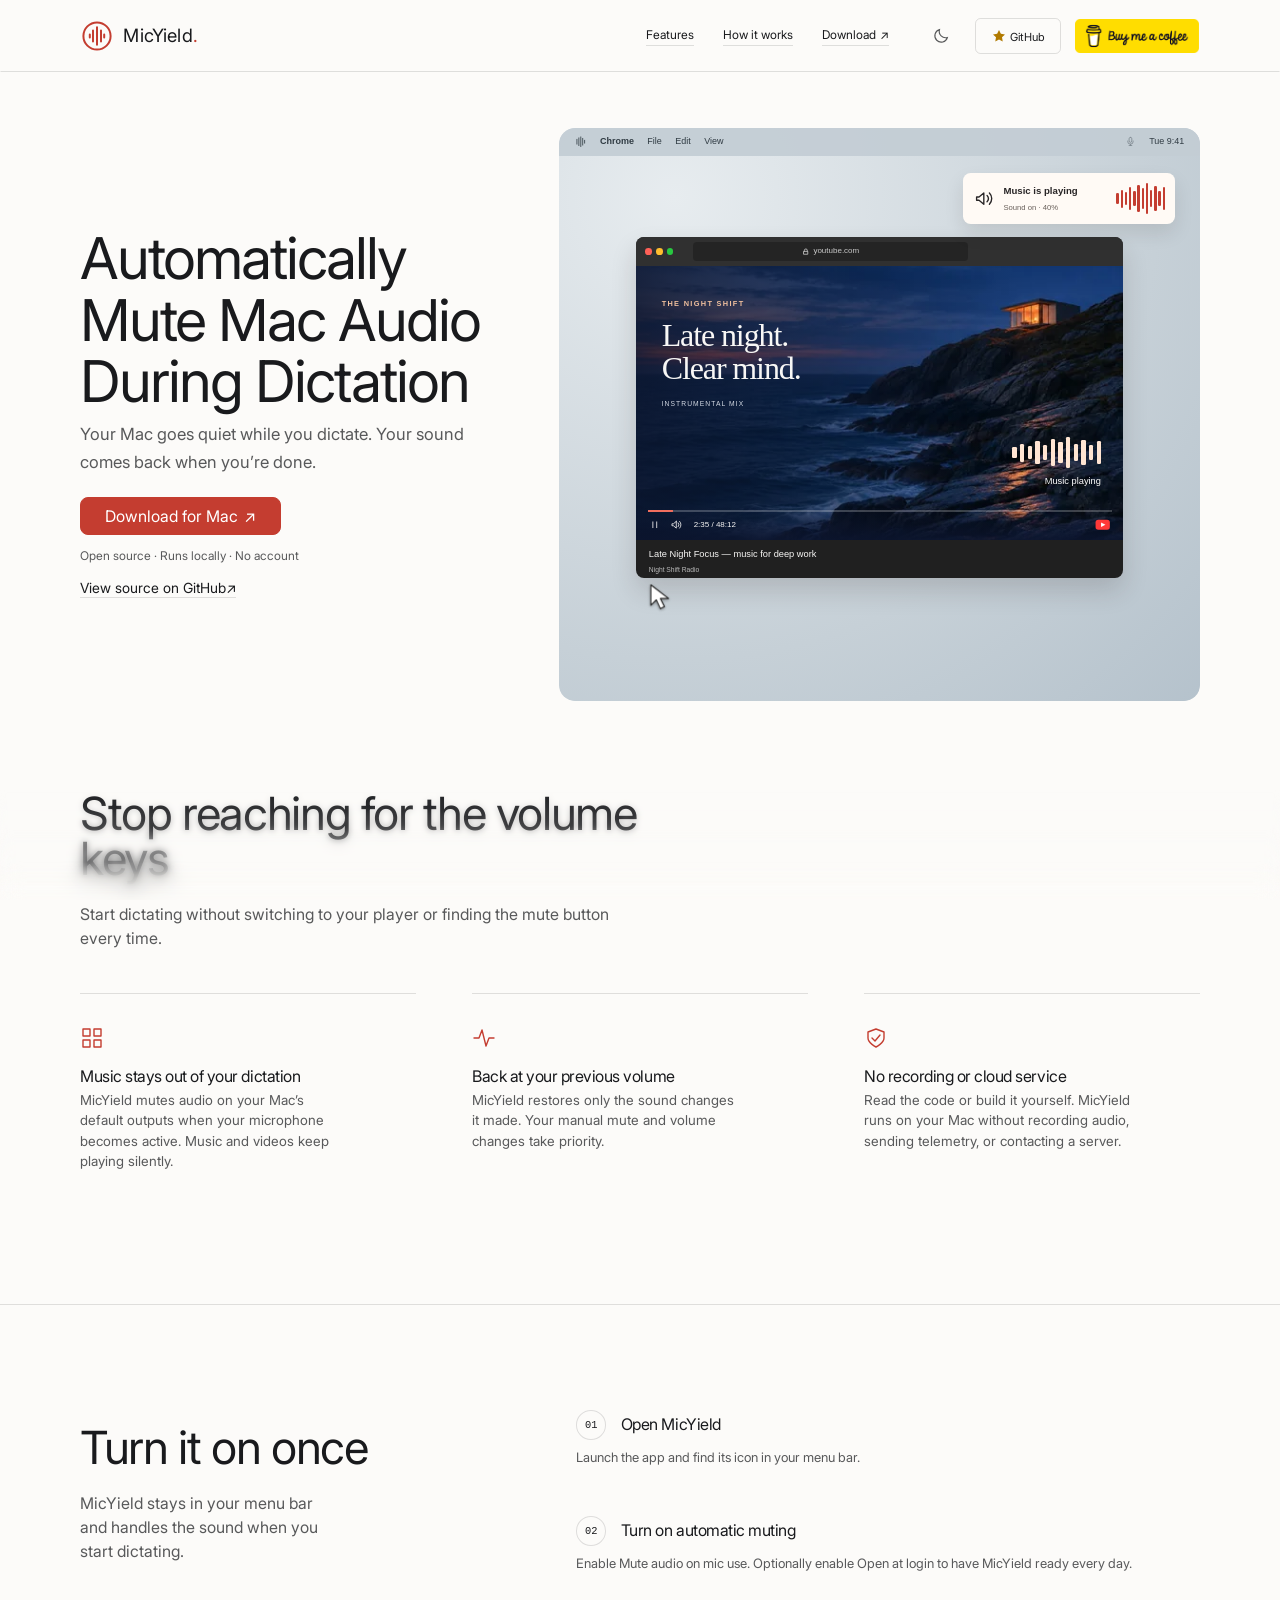
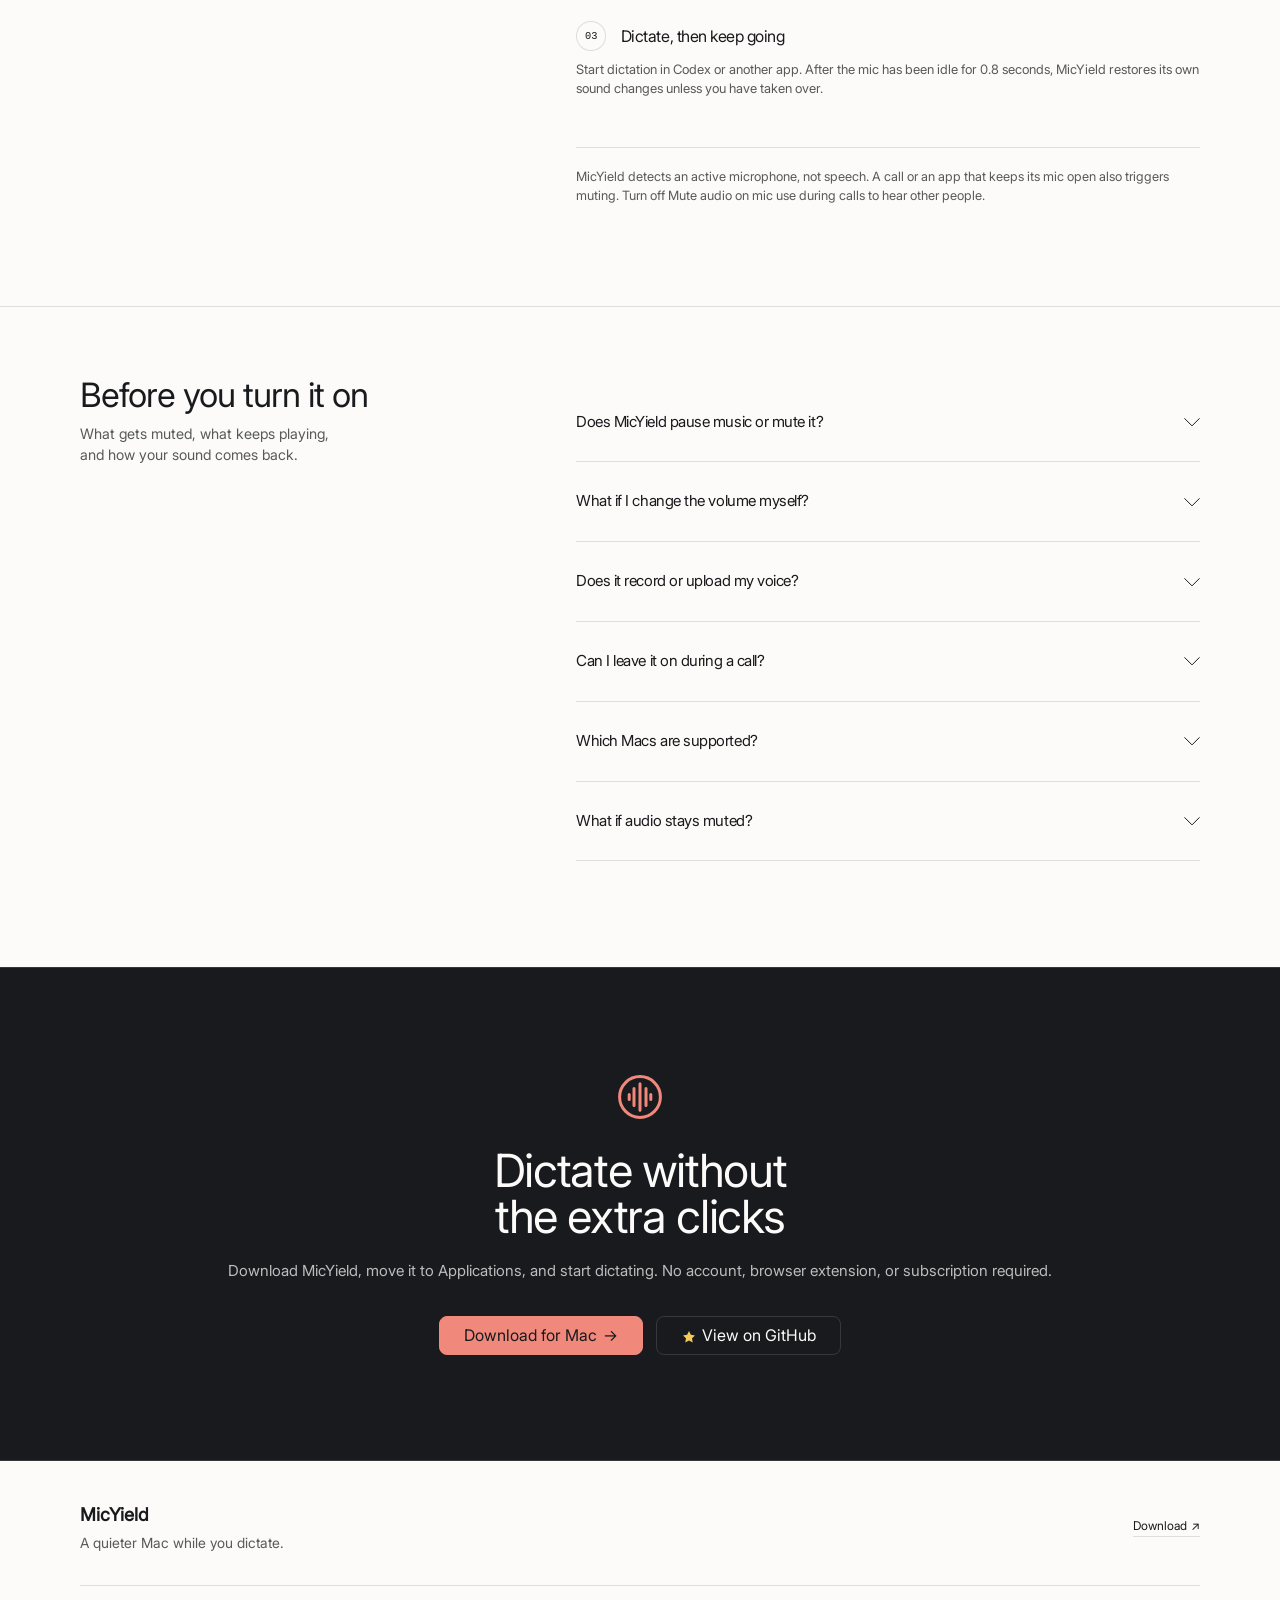
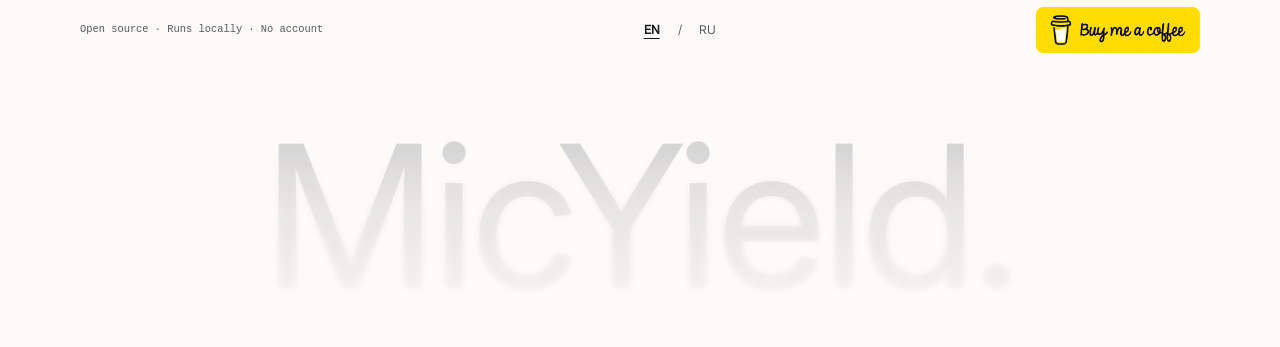
==== index.html @ 79624aea "Add Russian pages and clarify MicYield's dictation workflow" ====
<!DOCTYPE html><html lang="en" class="theme-light"><head><meta charset="utf-8"><style>
  @layer base, patterns, components, utilities;
</style><meta name="viewport" content="width=device-width, initial-scale=1"><style>@font-face{font-family:Inter-a7104050ada94962;src:url("/_astro/fonts/62d3b62d6a7271da.woff2") format("woff2");font-display:swap;font-weight:400;font-style:normal;}@font-face{font-family:"Inter-a7104050ada94962 fallback: Arial";src:local("Arial");font-display:swap;font-weight:400;font-style:normal;size-adjust:101.862%;ascent-override:95.1042%;descent-override:23.6802%;line-gap-override:0%;}:root{--font-inter:Inter-a7104050ada94962,"Inter-a7104050ada94962 fallback: Arial",sans-serif;}</style><link rel="preload" href="/_astro/fonts/62d3b62d6a7271da.woff2" as="font" type="font/woff2" crossorigin><title>Automatically Mute Mac Audio During Dictation | MicYield</title><meta name="description" content="Automatically mute your Mac while dictating in Codex, ChatGPT, or other apps. Your previous volume returns afterward. Free, local, and open source."><link rel="canonical" href="https://micyield.xyz/"><link rel="alternate" hreflang="en" href="https://micyield.xyz/"><link rel="alternate" hreflang="ru" href="https://micyield.xyz/ru/"><link rel="alternate" hreflang="x-default" href="https://micyield.xyz/"><link rel="sitemap" type="application/xml" href="https://micyield.xyz/sitemap-index.xml"><meta property="og:type" content="website"><meta property="og:locale" content="en_US"><meta property="og:site_name" content="MicYield"><meta property="og:title" content="Automatically Mute Mac Audio During Dictation | MicYield"><meta property="og:description" content="Automatically mute your Mac while dictating in Codex, ChatGPT, or other apps. Your previous volume returns afterward. Free, local, and open source."><meta property="og:url" content="https://micyield.xyz/"><meta property="og:image" content="https://micyield.xyz/og-image.jpg"><meta property="og:image:alt" content="MicYield. Quiet your Mac when your mic turns on."><meta property="og:image:width" content="1200"><meta property="og:image:height" content="630"><meta property="og:image:type" content="image/jpeg"><meta name="twitter:card" content="summary_large_image"><meta name="twitter:title" content="Automatically Mute Mac Audio During Dictation | MicYield"><meta name="twitter:description" content="Automatically mute your Mac while dictating in Codex, ChatGPT, or other apps. Your previous volume returns afterward. Free, local, and open source."><meta name="twitter:image" content="https://micyield.xyz/og-image.jpg"><meta name="twitter:image:alt" content="MicYield. Quiet your Mac when your mic turns on."><link rel="icon" type="image/svg+xml" href="/favicon.svg"><meta name="generator" content="Astro v7.2.9"><script data-locale-redirect>(function(){const canRedirect = true;

  (() => {
    if (!canRedirect) return;
    const requested = new URLSearchParams(location.search).get("lang");
    const explicit =
      requested === "en" || requested === "ru" ? requested : null;
    let stored = null;
    try {
      const value = localStorage.getItem("micyield-language");
      if (value === "en" || value === "ru") stored = value;
      if (explicit) localStorage.setItem("micyield-language", explicit);
    } catch {}
    const primary = (navigator.languages?.[0] || navigator.language || "en")
      .split(/[-_]/)[0]
      .toLowerCase();
    const preferred = explicit || stored || (primary === "ru" ? "ru" : "en");
    if (preferred !== "ru") return;
    const page = /^\/preview\/?$/.test(location.pathname) ? "/preview/" : "/";
    location.replace("/ru" + page + location.search + location.hash);
  })();
})();</script><script>
      try {
        const stored = localStorage.getItem("landpack-theme");
        if (stored === "dark" || stored === "light") {
          document.documentElement.classList.remove(
            "theme-light",
            "theme-dark",
          );
          document.documentElement.classList.add("theme-" + stored);
        }
      } catch {}
    </script><link rel="stylesheet" href="/_astro/ContentWrapper.CE7EN9xi.css"><link rel="stylesheet" href="/_astro/ProjectHome.CzblEPBY.css"><link rel="stylesheet" href="/_astro/RichText.DrKk6LuZ.css"></head><body><a href="#main" class="button_wrap skip-link"><span class="button_text text-style-trim">Skip to main content</span></a><header class="nav_wrap" data-locale="en"><div class="nav_inner"><a class="nav_logo" href="/" aria-label="MicYield home"><svg class="project-mark" viewBox="0 0 40 40" aria-hidden="true" fill="none" stroke="currentColor" stroke-width="2.5" stroke-linecap="round"><circle cx="20" cy="20" r="17"></circle><path d="M11 18v4m4-9v14m5-18v22m5-18v14m4-9v4"></path></svg><span>MicYield<span class="nav_logo_dot">.</span></span></a><nav class="nav_links" aria-label="Main"><a href="/#features" class="button_wrap link"><span class="button_text text-style-trim">Features</span></a><a href="/#get-started" class="button_wrap link"><span class="button_text text-style-trim">How it works</span></a><a href="/preview/" class="button_wrap link"><span class="button_text text-style-trim">Download<span class="button_arrow up-right" aria-hidden="true">↗</span></span></a></nav><div class="nav_actions"><button class="nav_theme" type="button" aria-label="Switch to dark theme" data-theme-toggle hidden><svg class="nav_moon" width="18" height="18" viewBox="0 0 24 24" fill="none" stroke="currentColor" stroke-width="1.5" aria-hidden="true"><path d="M20.5 14a8.5 8.5 0 0 1-10.5-10.5A8.5 8.5 0 1 0 20.5 14Z"></path></svg><svg class="nav_sun" width="18" height="18" viewBox="0 0 24 24" fill="none" stroke="currentColor" stroke-width="1.5" stroke-linecap="round" aria-hidden="true"><circle cx="12" cy="12" r="4"></circle><path d="M12 2v2m0 16v2M2 12h2m16 0h2M5 5l1.5 1.5m11 11L19 19M5 19l1.5-1.5m11-11L19 5"></path></svg></button><a aria-label="View on GitHub" href="https://github.com/rrabochiy/MicYield" class="button_wrap secondary nav_github"><span class="button_text text-style-trim"><svg class="star_wrap" viewBox="0 0 24 24" fill="currentColor" stroke="none" stroke-width="1.6" stroke-linejoin="round" aria-hidden="true"><path d="m12 3 2.8 5.7 6.2.9-4.5 4.4 1.1 6.2-5.6-3-5.6 3 1.1-6.2L3 9.6l6.2-.9L12 3Z"></path></svg><span>GitHub</span></span></a><a class="nav_support" href="https://buymeacoffee.com/sosun" target="_blank" rel="noopener noreferrer" aria-label="Support MicYield on Buy Me a Coffee (opens in a new tab)"><img src="/images/buy-me-a-coffee.png" alt="Buy me a coffee" width="124" height="35"></a><button class="nav_menu" type="button" data-modal-open="mobile-navigation" aria-label="Open navigation" aria-controls="mobile-navigation" aria-expanded="false"><svg viewBox="0 0 24 24" width="24" height="24" fill="none" stroke="currentColor" stroke-width="1.5" stroke-linecap="round" aria-hidden="true"><path d="M4 7h16M4 12h16M4 17h16"></path></svg></button></div></div><dialog id="mobile-navigation" class="modal_wrap side-panel nav_drawer" aria-label="Navigation"><div class="modal_content"><button aria-label="Close" type="button" data-modal-close="true" class="button_wrap secondary close modal_close"><svg width="26" height="26" viewBox="0 0 26 26" fill="none" aria-hidden="true" class="icon small button_mark">
<path d="M2 2L24.6274 24.6274" stroke="currentColor" vector-effect="non-scaling-stroke" style="stroke-width: var(--border-width)" />
<path d="M2 25.0024L24.6274 2.375" stroke="currentColor" vector-effect="non-scaling-stroke" style="stroke-width: var(--border-width)" />
</svg></button><div class="modal_scroll" data-modal-scroll><div class="modal_body margin-trim"><span class="nav_drawer-title">MicYield</span><nav class="nav_drawer-links" aria-label="Mobile"><a href="/#features" data-modal-close="true" class="button_wrap link"><span class="button_text text-style-trim">Features</span></a><a href="/#get-started" data-modal-close="true" class="button_wrap link"><span class="button_text text-style-trim">How it works</span></a><a href="/preview/" data-modal-close="true" class="button_wrap link"><span class="button_text text-style-trim">Download<span class="button_arrow up-right" aria-hidden="true">↗</span></span></a><a href="https://github.com/rrabochiy/MicYield" data-modal-close="true" class="button_wrap link"><span class="button_text text-style-trim"><svg class="star_wrap" viewBox="0 0 24 24" fill="currentColor" stroke="none" stroke-width="1.6" stroke-linejoin="round" aria-hidden="true"><path d="m12 3 2.8 5.7 6.2.9-4.5 4.4 1.1 6.2-5.6-3-5.6 3 1.1-6.2L3 9.6l6.2-.9L12 3Z"></path></svg>GitHub</span></a><a class="nav_support_drawer" href="https://buymeacoffee.com/sosun" target="_blank" rel="noopener noreferrer" aria-label="Support MicYield on Buy Me a Coffee (opens in a new tab)" data-modal-close><img src="/images/buy-me-a-coffee.png" alt="Buy me a coffee" width="164" height="46"></a></nav></div></div></div></dialog><script type="module">for(let e of document.querySelectorAll(`.modal_wrap`)){let t=e.querySelector(`[data-modal-scroll]`),n=()=>{e.open||(t&&(t.scrollTop=0),e.showModal(),e.dispatchEvent(new CustomEvent(`modal-open`,{bubbles:!0})))};e.addEventListener(`close`,()=>e.dispatchEvent(new CustomEvent(`modal-close`,{bubbles:!0})));let r=!1;e.addEventListener(`mousedown`,t=>{r=t.target===e}),e.addEventListener(`click`,t=>{let n=t.target;n instanceof Element&&((n.closest(`[data-modal-close]`)||r&&n===e)&&e.close(),r=!1)}),document.addEventListener(`click`,t=>{let r=t.target;r instanceof Element&&r.closest(`[data-modal-open="${e.id}"], a[href="#${e.id}"]`)&&(t.preventDefault(),n())});let i=new URL(location.href);i.searchParams.get(`modal`)===e.id&&(n(),i.searchParams.delete(`modal`),history.replaceState(history.state,``,i))}</script></header><script type="module">var e=document.querySelector(`.nav_wrap`);if(e){let t=document.querySelector(`#mobile-navigation`),n=e.querySelector(`.nav_menu`),r=Math.max(0,window.scrollY),i=!1,a=()=>e.classList.remove(`scroll-hidden`),o=()=>{let n=Math.max(0,Math.min(window.scrollY,document.documentElement.scrollHeight-window.innerHeight));e.classList.toggle(`scrolled`,n>0),n<=e.offsetHeight||n<r||t?.open?a():n>r&&e.classList.add(`scroll-hidden`),r=n,i=!1};o(),window.addEventListener(`scroll`,()=>{i||(i=!0,requestAnimationFrame(o))},{passive:!0}),window.addEventListener(`pageshow`,()=>{r=Math.max(0,window.scrollY),o(),a()}),e.addEventListener(`focusin`,a),t?.addEventListener(`modal-open`,()=>{a(),n?.setAttribute(`aria-expanded`,`true`)}),t?.addEventListener(`modal-close`,()=>{n?.setAttribute(`aria-expanded`,`false`),r=Math.max(0,window.scrollY)});let s=window.matchMedia(`(min-width: 48rem)`);s.addEventListener(`change`,()=>{s.matches&&t?.open&&t.close()})}var t=document.querySelector(`[data-theme-toggle]`);if(t){let e=document.documentElement.lang===`ru`;t.hidden=!1;let n=()=>t.setAttribute(`aria-label`,document.documentElement.classList.contains(`theme-dark`)?e?`Включить светлую тему`:`Switch to light theme`:e?`Включить тёмную тему`:`Switch to dark theme`);n(),t.addEventListener(`click`,()=>{let e=document.documentElement.classList.toggle(`theme-dark`);document.documentElement.classList.toggle(`theme-light`,!e);try{localStorage.setItem(`landpack-theme`,e?`dark`:`light`)}catch{}n()})}</script><main id="main" tabindex="-1"><section class="section padding-top-0 padding-bottom-small project-hero_wrap"><div class="container"><div class="project-hero_grid"><div class="project-hero_content"><h1 class="heading text-style-display project-hero_heading">Automatically Mute Mac Audio During Dictation</h1><p class="text text-style-large project-hero_intro">Your Mac goes quiet while you dictate. Your sound comes back when you’re done.</p><div class="button-wrapper"><a href="/preview/" class="button_wrap"><span class="button_text text-style-trim">Download for Mac<span class="button_arrow up-right" aria-hidden="true">↗</span></span></a></div><p class="project-hero_license">Open source · Runs locally · No account</p><p class="project-hero_source"><a href="https://github.com/rrabochiy/MicYield">View source on GitHub<span aria-hidden="true">↗</span></a></p></div><figure class="screencast_wrap" aria-label="Animated demonstration of automatic Mac audio muting" data-screencast data-locale="en" data-phase="music" data-playing="false"><div class="screencast_artboard" aria-hidden="true"><div class="screencast_desktop"><div class="screencast_menubar"><span class="screencast_system-mark"><svg viewBox="0 0 24 24"><path d="M12 2v20M4 7v10M8 4v16M16 5v14M20 9v6"></path></svg></span><strong data-cast-app>Chrome</strong><span>File</span><span>Edit</span><span>View</span><span class="screencast_menu-spacer"></span><svg class="screencast_menu-mic" viewBox="0 0 24 24"><rect x="9" y="3" width="6" height="11" rx="3"></rect><path d="M6 11v1a6 6 0 0 0 12 0v-1m-6 7v3m-3 0h6"></path></svg><span class="screencast_menu-time">Tue 9:41</span></div><div class="screencast_music" data-cast-music><div class="screencast_windowbar"><span class="screencast_traffic"><i></i><i></i><i></i></span><span class="screencast_address"><svg viewBox="0 0 16 16"><path d="M5 7V5a3 3 0 0 1 6 0v2M4 7h8v6H4Z"></path></svg>youtube.com</span></div><div class="screencast_video"><img src="/images/demo-focus-cover.webp" alt="" width="512" height="512" fetchpriority="high"><div class="screencast_video-shade"></div><div class="screencast_video-visualizer"><div class="screencast_music-bars"><i style="--bar-height: 1.8cqw; --bar-delay: 0s"></i><i style="--bar-height: 2.8cqw; --bar-delay: -0.13s"></i><i style="--bar-height: 2.1cqw; --bar-delay: -0.26s"></i><i style="--bar-height: 3.6cqw; --bar-delay: -0.39s"></i><i style="--bar-height: 2.4cqw; --bar-delay: -0.52s"></i><i style="--bar-height: 4.3cqw; --bar-delay: -0.65s"></i><i style="--bar-height: 3.2cqw; --bar-delay: -0.78s"></i><i style="--bar-height: 4.9cqw; --bar-delay: -0.91s"></i><i style="--bar-height: 2.7cqw; --bar-delay: -1.04s"></i><i style="--bar-height: 4cqw; --bar-delay: -1.17s"></i><i style="--bar-height: 2.3cqw; --bar-delay: -1.3s"></i><i style="--bar-height: 3.5cqw; --bar-delay: -1.4300000000000002s"></i></div><span class="screencast_now-playing">Music playing</span><span class="screencast_now-muted">Playing silently</span></div><div class="screencast_video-copy"><span>THE NIGHT SHIFT</span><strong>Late night.<br>Clear mind.</strong><small>INSTRUMENTAL MIX</small></div><div class="screencast_playerbar"><span class="screencast_playhead"><i data-cast-progress></i></span><svg viewBox="0 0 24 24"><path d="M8 6v12M16 6v12"></path></svg><svg class="screencast_speaker" viewBox="0 0 24 24"><path d="m11 5-6 5H2v4h3l6 5V5Z"></path><path class="screencast_sound-waves" d="M15 8a6 6 0 0 1 0 8m3-11a10 10 0 0 1 0 14"></path><path class="screencast_sound-cross" d="m16 9 6 6m0-6-6 6"></path></svg><span class="screencast_player-time"><span data-cast-time>2:34</span> / 48:12</span><span class="screencast_player-spacer"></span><svg class="screencast_youtube" viewBox="0 0 28 20"><rect x="1" y="1" width="26" height="18" rx="5"></rect><path d="m11 6 8 4-8 4Z"></path></svg></div></div><div class="screencast_video-footer"><strong>Late Night Focus — music for deep work</strong><span>Night Shift Radio</span></div></div><div class="screencast_output" data-cast-output><span class="screencast_output-icon"><svg viewBox="0 0 24 24"><path d="m11 5-6 5H2v4h3l6 5V5Z"></path><path class="screencast_sound-waves" d="M15 8a6 6 0 0 1 0 8m3-11a10 10 0 0 1 0 14"></path><path class="screencast_sound-cross" d="m16 9 6 6m0-6-6 6"></path></svg></span><div><strong data-cast-output-label>Music is playing</strong><span data-cast-volume>Sound on · 40%</span></div><div class="screencast_music-bars"><i style="--bar-height: 1.8cqw; --bar-delay: 0s"></i><i style="--bar-height: 2.8cqw; --bar-delay: -0.13s"></i><i style="--bar-height: 2.1cqw; --bar-delay: -0.26s"></i><i style="--bar-height: 3.6cqw; --bar-delay: -0.39s"></i><i style="--bar-height: 2.4cqw; --bar-delay: -0.52s"></i><i style="--bar-height: 4.3cqw; --bar-delay: -0.65s"></i><i style="--bar-height: 3.2cqw; --bar-delay: -0.78s"></i><i style="--bar-height: 4.9cqw; --bar-delay: -0.91s"></i><i style="--bar-height: 2.7cqw; --bar-delay: -1.04s"></i><i style="--bar-height: 4cqw; --bar-delay: -1.17s"></i><i style="--bar-height: 2.3cqw; --bar-delay: -1.3s"></i><i style="--bar-height: 3.5cqw; --bar-delay: -1.4300000000000002s"></i></div></div><div class="screencast_codex" data-cast-codex><div class="screencast_codex-titlebar"><span class="screencast_traffic"><i></i><i></i><i></i></span><span>MicYield</span><span class="screencast_titlebar-plus">+</span></div><div class="screencast_workspace"><aside class="screencast_sidebar"><span class="screencast_codex-logo"><svg viewBox="0 0 24 24"><path d="m9 5-7 7 7 7m6-14 7 7-7 7"></path></svg>Codex</span><span class="screencast_new-thread"><svg viewBox="0 0 24 24"><path d="M12 5v14M5 12h14"></path></svg>New thread</span><span class="screencast_sidebar-label">PROJECTS</span><span class="screencast_project-name"><svg viewBox="0 0 24 24"><path d="M3 6h7l2 3h9v11H3V6Z"></path></svg>MicYield</span><span class="screencast_thread">Build something useful</span><span class="screencast_thread">Polish the sidebar</span><span class="screencast_sidebar-bottom"><i></i>Local workspace</span></aside><div class="screencast_conversation"><div class="screencast_conversation-top"><span>New thread</span><svg viewBox="0 0 24 24"><path d="M5 7h14M5 12h14M5 17h14"></path></svg></div><div class="screencast_empty"><svg viewBox="0 0 24 24"><path d="m9 5-7 7 7 7m6-14 7 7-7 7"></path></svg><strong>What should we build?</strong><span>Your next idea starts here.</span></div><div class="screencast_composer"><p class="screencast_placeholder">Ask Codex anything…</p><p class="screencast_transcript">Add a search field above<br>the project list.</p><div class="screencast_recording"><span class="screencast_recording-dot"></span><span class="screencast_voice-bars"><i style="--voice-height: 1cqw; --voice-delay: 0s"></i><i style="--voice-height: 1.8cqw; --voice-delay: -0.09s"></i><i style="--voice-height: 2.9cqw; --voice-delay: -0.18s"></i><i style="--voice-height: 1.6cqw; --voice-delay: -0.27s"></i><i style="--voice-height: 3.6cqw; --voice-delay: -0.36s"></i><i style="--voice-height: 2.4cqw; --voice-delay: -0.44999999999999996s"></i><i style="--voice-height: 4.2cqw; --voice-delay: -0.54s"></i><i style="--voice-height: 3cqw; --voice-delay: -0.63s"></i><i style="--voice-height: 1.8cqw; --voice-delay: -0.72s"></i><i style="--voice-height: 3.8cqw; --voice-delay: -0.8099999999999999s"></i><i style="--voice-height: 2.5cqw; --voice-delay: -0.8999999999999999s"></i><i style="--voice-height: 4.4cqw; --voice-delay: -0.99s"></i><i style="--voice-height: 3.1cqw; --voice-delay: -1.08s"></i><i style="--voice-height: 2cqw; --voice-delay: -1.17s"></i><i style="--voice-height: 3.5cqw; --voice-delay: -1.26s"></i><i style="--voice-height: 1.6cqw; --voice-delay: -1.3499999999999999s"></i><i style="--voice-height: 2.5cqw; --voice-delay: -1.44s"></i></span><span class="screencast_record-time" data-cast-record-time>0:00</span></div><div class="screencast_composer-tools"><span>+</span><span>Auto</span><span class="screencast_composer-spacer"></span><span class="screencast_mic-target"><span class="screencast_click-ring" data-cast-ring></span><svg class="screencast_mic-icon" viewBox="0 0 24 24"><rect x="9" y="3" width="6" height="11" rx="3"></rect><path d="M6 11v1a6 6 0 0 0 12 0v-1m-6 7v3m-3 0h6"></path></svg><svg class="screencast_stop-icon" viewBox="0 0 24 24"><rect x="6" y="6" width="12" height="12" rx="2"></rect></svg></span></div></div><span class="screencast_branch"><svg viewBox="0 0 24 24"><circle cx="6" cy="5" r="2"></circle><circle cx="18" cy="6" r="2"></circle><circle cx="6" cy="19" r="2"></circle><path d="M6 7v10m0-3c7 0 12-1 12-6"></path></svg>main<span>On your Mac</span></span></div></div></div><div class="screencast_notice" data-cast-notice><span class="screencast_notice-mark"><svg viewBox="0 0 24 24"><path d="M4 10v4m4-8v12m4-16v20m4-16v12m4-8v4"></path></svg></span><div><strong>MicYield</strong><span data-cast-notice-text>Mic on. Music muted.</span></div><svg class="screencast_notice-check" viewBox="0 0 24 24"><path d="m5 12 4 4L19 6"></path></svg></div><div class="screencast_cursor" data-cast-cursor><svg viewBox="0 0 32 40"><path d="M3 2v30l8-8 6 13 6-3-6-12h12L3 2Z"></path></svg></div></div></div><div class="screencast_controls" data-cast-controls hidden><button type="button" data-cast-toggle aria-label="Play animation"><svg class="screencast_pause-control" viewBox="0 0 24 24" aria-hidden="true"><path d="M9 5v14M15 5v14"></path></svg><svg class="screencast_play-control" viewBox="0 0 24 24" aria-hidden="true"><path d="m8 5 11 7-11 7V5Z"></path></svg></button><button type="button" data-cast-replay aria-label="Replay animation"><svg viewBox="0 0 24 24" aria-hidden="true"><path d="M4 10a8 8 0 1 1 0 5m0-10v5h5"></path></svg></button></div><p class="screencast_accessible">Start dictation in your coding app. MicYield mutes your Mac automatically. Finish dictation and your previous sound level returns after 0.8 seconds.</p></figure><script type="module" src="/_astro/DictationDemo.astro_astro_type_script_index_0_lang.Btey4sWl.js"></script></div></div></section><section class="section padding-top-0" id="features"><div class="container"><div class="project-features_wrap"><div class="layout"><div><h2 class="heading text-style-h2 project-features_heading">Stop reaching for the volume keys</h2><p style="--_mw: 55ch;" class="text project-features_intro">Start dictating without switching to your player or finding the mute button every time.</p></div></div><div class="grid project-features_list"><article class="project-features_item"><svg viewBox="0 0 24 24" fill="none" stroke="currentColor" stroke-width="1.4" stroke-linecap="round" stroke-linejoin="round" aria-hidden="true"><path d="M3 3h7v7H3ZM14 3h7v7h-7ZM3 14h7v7H3ZM14 14h7v7h-7Z"></path></svg><h3 class="heading text-style-h6">Music stays out of your dictation</h3><p class="text text-style-small">MicYield mutes audio on your Mac’s default outputs when your microphone becomes active. Music and videos keep playing silently.</p></article><article class="project-features_item"><svg viewBox="0 0 24 24" fill="none" stroke="currentColor" stroke-width="1.4" stroke-linecap="round" stroke-linejoin="round" aria-hidden="true"><path d="M2 12h5l3-8 4 16 3-8h5"></path></svg><h3 class="heading text-style-h6">Back at your previous volume</h3><p class="text text-style-small">MicYield restores only the sound changes it made. Your manual mute and volume changes take priority.</p></article><article class="project-features_item"><svg viewBox="0 0 24 24" fill="none" stroke="currentColor" stroke-width="1.4" stroke-linecap="round" stroke-linejoin="round" aria-hidden="true"><path d="m12 3 8 3v6c0 5-8 9-8 9s-8-4-8-9V6l8-3Zm-4 9 3 3 5-6"></path></svg><h3 class="heading text-style-h6">No recording or cloud service</h3><p class="text text-style-small">Read the code or build it yourself. MicYield runs on your Mac without recording audio, sending telemetry, or contacting a server.</p></article></div></div></div></section><section class="section project-surface" id="get-started"><div class="container"><div class="layout sticky-content project-setup_wrap"><div><h2 class="heading text-style-h2">Turn it on once</h2><p class="text project-setup_intro">MicYield stays in your menu bar and handles the sound when you start dictating.</p></div><div><ol class="project-setup_steps"><li class="project-setup_item"><div class="project-setup_title"><span>01</span><h3 class="heading text-style-h6">Open MicYield</h3></div><p class="text text-style-small">Launch the app and find its icon in your menu bar.</p></li><li class="project-setup_item"><div class="project-setup_title"><span>02</span><h3 class="heading text-style-h6">Turn on automatic muting</h3></div><p class="text text-style-small">Enable Mute audio on mic use. Optionally enable Open at login to have MicYield ready every day.</p></li><li class="project-setup_item"><div class="project-setup_title"><span>03</span><h3 class="heading text-style-h6">Dictate, then keep going</h3></div><p class="text text-style-small">Start dictation in Codex or another app. After the mic has been idle for 0.8 seconds, MicYield restores its own sound changes unless you have taken over.</p></li></ol><p class="text text-style-small project-setup_note">MicYield detects an active microphone, not speech. A call or an app that keeps its mic open also triggers muting. Turn off Mute audio on mic use during calls to hear other people.</p></div></div></div></section><section class="section padding-top-0" id="faq"><div class="container"><div class="project-faq_wrap"><div class="project-faq_intro"><h2 class="heading text-style-h3">Before you turn it on</h2><p class="text">What gets muted, what keeps playing, and how your sound comes back.</p></div><div class="project-faq_list"><details class="accordion_item" data-accordion-group><summary class="accordion_toggle"><h3 class="heading text-style-h5 accordion_title">Does MicYield pause music or mute it?</h3><svg width="66" height="70" viewBox="0 0 66 70" fill="none" aria-hidden="true" class="icon small accordion_icon">
<path d="M17 2L50 34.9999L17 68" stroke="currentColor" vector-effect="non-scaling-stroke" style="stroke-width: var(--border-width)" />
</svg></summary><div class="accordion_body margin-trim"><div class="text rich-text"><p>Music and videos keep playing silently. MicYield mutes your Mac’s default audio outputs while the microphone is active; it does not control playback.</p></div></div></details><details class="accordion_item" data-accordion-group><summary class="accordion_toggle"><h3 class="heading text-style-h5 accordion_title">What if I change the volume myself?</h3><svg width="66" height="70" viewBox="0 0 66 70" fill="none" aria-hidden="true" class="icon small accordion_icon">
<path d="M17 2L50 34.9999L17 68" stroke="currentColor" vector-effect="non-scaling-stroke" style="stroke-width: var(--border-width)" />
</svg></summary><div class="accordion_body margin-trim"><div class="text rich-text"><p>Your manual sound changes take priority. MicYield restores only the mute or volume changes it made, so it will not overwrite your changes after dictation.</p></div></div></details><details class="accordion_item" data-accordion-group><summary class="accordion_toggle"><h3 class="heading text-style-h5 accordion_title">Does it record or upload my voice?</h3><svg width="66" height="70" viewBox="0 0 66 70" fill="none" aria-hidden="true" class="icon small accordion_icon">
<path d="M17 2L50 34.9999L17 68" stroke="currentColor" vector-effect="non-scaling-stroke" style="stroke-width: var(--border-width)" />
</svg></summary><div class="accordion_body margin-trim"><div class="text rich-text"><p>No. MicYield checks whether a microphone input is active without recording audio. The app makes no network requests and needs no account or browser extension.</p></div></div></details><details class="accordion_item" data-accordion-group><summary class="accordion_toggle"><h3 class="heading text-style-h5 accordion_title">Can I leave it on during a call?</h3><svg width="66" height="70" viewBox="0 0 66 70" fill="none" aria-hidden="true" class="icon small accordion_icon">
<path d="M17 2L50 34.9999L17 68" stroke="currentColor" vector-effect="non-scaling-stroke" style="stroke-width: var(--border-width)" />
</svg></summary><div class="accordion_body margin-trim"><div class="text rich-text"><p>An open microphone in a call triggers the same behavior as dictation. <strong>Automatic audio muting can silence the people you are speaking with.</strong> Turn it off in the menu to hear the call. An app that keeps its input open can keep muting active.</p></div></div></details><details class="accordion_item" data-accordion-group><summary class="accordion_toggle"><h3 class="heading text-style-h5 accordion_title">Which Macs are supported?</h3><svg width="66" height="70" viewBox="0 0 66 70" fill="none" aria-hidden="true" class="icon small accordion_icon">
<path d="M17 2L50 34.9999L17 68" stroke="currentColor" vector-effect="non-scaling-stroke" style="stroke-width: var(--border-width)" />
</svg></summary><div class="accordion_body margin-trim"><div class="text rich-text"><p>MicYield requires macOS 14.2 or later. The Universal download works on both Apple Silicon and Intel Macs, so you do not need to choose a processor version.</p>
<p>Some outputs, including certain HDMI devices, have no software mute or volume control. Custom per-app routing to other devices is not changed.</p></div></div></details><details class="accordion_item" data-accordion-group><summary class="accordion_toggle"><h3 class="heading text-style-h5 accordion_title">What if audio stays muted?</h3><svg width="66" height="70" viewBox="0 0 66 70" fill="none" aria-hidden="true" class="icon small accordion_icon">
<path d="M17 2L50 34.9999L17 68" stroke="currentColor" vector-effect="non-scaling-stroke" style="stroke-width: var(--border-width)" />
</svg></summary><div class="accordion_body margin-trim"><div class="text rich-text"><p>Turn off <strong>Automatic audio muting</strong> or quit MicYield to restore its changes, then check the Mac sound output. Recovery after a forced termination may wait until the next launch. Very short microphone sessions may be missed.</p></div></div></details></div></div></div></section><section class="section theme-dark project-cta_wrap"><div class="container"><div class="layout centered"><div><svg class="project-mark" viewBox="0 0 40 40" aria-hidden="true" fill="none" stroke="currentColor" stroke-width="2.5" stroke-linecap="round"><circle cx="20" cy="20" r="17"></circle><path d="M11 18v4m4-9v14m5-18v22m5-18v14m4-9v4"></path></svg><h2 class="heading text-style-h2">Dictate without the extra clicks</h2><p class="text">Download MicYield, move it to Applications, and start dictating. No account, browser extension, or subscription required.</p><div class="button-wrapper"><a href="/preview/" class="button_wrap"><span class="button_text text-style-trim">Download for Mac<span class="button_arrow right" aria-hidden="true">→</span></span></a><a href="https://github.com/rrabochiy/MicYield" class="button_wrap secondary"><span class="button_text text-style-trim"><svg class="star_wrap" viewBox="0 0 24 24" fill="currentColor" stroke="none" stroke-width="1.6" stroke-linejoin="round" aria-hidden="true"><path d="m12 3 2.8 5.7 6.2.9-4.5 4.4 1.1 6.2-5.6-3-5.6 3 1.1-6.2L3 9.6l6.2-.9L12 3Z"></path></svg>View on GitHub</span></a></div></div></div></div></section></main><footer class="footer_wrap"><div class="footer_inner"><div class="footer_identity"><strong class="footer_name">MicYield</strong><span class="footer_label">A quieter Mac while you dictate.</span></div><nav class="footer_links" aria-label="Footer"><a href="/preview/" class="button_wrap link"><span class="button_text text-style-trim">Download<span class="button_arrow up-right" aria-hidden="true">↗</span></span></a></nav></div><div class="footer_bottom"><span>Open source · Runs locally · No account</span><nav class="footer_languages" aria-label="Site language"><a href="/?lang=en" hreflang="en" lang="en" data-locale-choice="en" aria-label="English version" aria-current="page">EN</a><span aria-hidden="true">/</span><a href="/ru/" hreflang="ru" lang="ru" data-locale-choice="ru" aria-label="Russian version">RU</a></nav><a class="support_badge" href="https://buymeacoffee.com/sosun" target="_blank" rel="noopener noreferrer" aria-label="Support MicYield on Buy Me a Coffee"><img src="/images/buy-me-a-coffee.png" width="164" height="46" alt="Buy me a coffee" loading="lazy" decoding="async"></a></div><div class="footer_wordmark" aria-hidden="true"><span>MicYield.</span><span class="footer_wordmark-haze">MicYield.</span></div></footer><script data-locale-navigation>
  (() => {
    const current = new URL(location.href);
    for (const link of document.querySelectorAll("[data-locale-choice]")) {
      const destination = new URL(link.getAttribute("href"), current);
      destination.search = current.search;
      destination.hash = current.hash;
      if (link.dataset.localeChoice === "en") {
        destination.searchParams.set("lang", "en");
      } else {
        destination.searchParams.delete("lang");
      }
      link.setAttribute(
        "href",
        destination.pathname + destination.search + destination.hash,
      );
    }
    if (
      document.documentElement.lang !== "en" ||
      current.searchParams.get("lang") !== "en"
    )
      return;
    for (const link of document.querySelectorAll("a[href]")) {
      if (link.dataset.localeChoice) continue;
      let destination;
      try {
        destination = new URL(link.getAttribute("href"), current);
      } catch {
        continue;
      }
      if (
        destination.origin !== current.origin ||
        !/^\/(?:preview\/?)?$/.test(destination.pathname)
      )
        continue;
      destination.searchParams.set("lang", "en");
      link.setAttribute(
        "href",
        destination.pathname + destination.search + destination.hash,
      );
    }
  })();
</script><script type="module">for(let e of document.querySelectorAll(`[data-locale-choice]`))e.addEventListener(`click`,()=>{let t=e.dataset.localeChoice;if(t===`en`||t===`ru`)try{if(localStorage.setItem(`micyield-language`,t),localStorage.getItem(`micyield-language`)!==t)throw Error(`Language preference unavailable`)}catch{let n=new URL(e.href);t===`en`?n.searchParams.set(`lang`,`en`):n.searchParams.delete(`lang`),e.href=n.href}});</script><div class="scroll-blur_wrap" aria-hidden="true"><span></span><span></span><span></span></div></body></html>
---- _astro/ContentWrapper.CE7EN9xi.css ----
@layer base{:root{--light-100:#fcfbf9;--light-200:#f3f2ef;--light-300:#e9e7e3;--dark-700:#343538;--dark-800:#222326;--dark-900:#191a1d;--brand-500:#c43d30;--accent-family:Georgia, "Times New Roman", serif;--success:#18834b;--font-code:ui-monospace, SFMono-Regular, Menlo, Consolas, monospace;--code-background:#f6f8fa;--code-text:#24292f;--brand-text:#fff;--primary-family:var(--font-inter,system-ui, sans-serif);--primary-regular:400;--primary-medium:500;--primary-bold:700;--primary-trim-top:.4em;--primary-trim-bottom:.38em;--letter-spacing-tight:-.03em;--letter-spacing-normal:0em;--line-height-small:1;--line-height-medium:1.1;--line-height-large:1.3;--line-height-huge:1.5;--border-width:.0625rem;--focus-width:.125rem;--focus-offset:.1827rem;--focus-offset-inner:calc(var(--focus-width) * -1);--hover-duration:.2s;--hover-ease:ease;--open-duration:var(--hover-duration);--open-ease:var(--hover-ease);--radius-small:.5rem;--radius-main:.5rem;--radius-round:100vw;--viewport-min:320;--viewport-max:1440;--max-width-small:70rem;--max-width-main:70rem;--max-width-full:100%;--nav-height:4.5rem;--display:clamp(var(--display-min) / 16 * 1rem, ((var(--display-min) - ((var(--display-max) - var(--display-min)) / (var(--viewport-max) - var(--viewport-min)) * var(--viewport-min))) / 16 * 1rem + ((var(--display-max) - var(--display-min)) / (var(--viewport-max) - var(--viewport-min))) * 100vw), var(--display-max) / 16 * 1rem);--display-min:64;--display-max:112;--display-line-height:var(--line-height-small);--display-letter-spacing:var(--letter-spacing-tight);--display-text-transform:none;--display-margin-top:var(--space-7);--display-margin-bottom:var(--space-6);--display-font-family:var(--primary-family);--display-font-weight:var(--primary-medium);--display-trim-top:var(--primary-trim-top);--display-trim-bottom:var(--primary-trim-bottom);--display-text-wrap:balance;--h1:clamp(var(--h1-min) / 16 * 1rem, ((var(--h1-min) - ((var(--h1-max) - var(--h1-min)) / (var(--viewport-max) - var(--viewport-min)) * var(--viewport-min))) / 16 * 1rem + ((var(--h1-max) - var(--h1-min)) / (var(--viewport-max) - var(--viewport-min))) * 100vw), var(--h1-max) / 16 * 1rem);--h1-min:48;--h1-max:80;--h1-line-height:var(--line-height-small);--h1-letter-spacing:var(--letter-spacing-tight);--h1-text-transform:none;--h1-margin-top:var(--space-7);--h1-margin-bottom:var(--space-6);--h1-font-family:var(--primary-family);--h1-font-weight:var(--primary-medium);--h1-trim-top:var(--primary-trim-top);--h1-trim-bottom:var(--primary-trim-bottom);--h1-text-wrap:balance;--h2:clamp(var(--h2-min) / 16 * 1rem, ((var(--h2-min) - ((var(--h2-max) - var(--h2-min)) / (var(--viewport-max) - var(--viewport-min)) * var(--viewport-min))) / 16 * 1rem + ((var(--h2-max) - var(--h2-min)) / (var(--viewport-max) - var(--viewport-min))) * 100vw), var(--h2-max) / 16 * 1rem);--h2-min:32;--h2-max:48;--h2-line-height:var(--line-height-small);--h2-letter-spacing:var(--letter-spacing-tight);--h2-text-transform:none;--h2-margin-top:var(--space-7);--h2-margin-bottom:var(--space-5);--h2-font-family:var(--primary-family);--h2-font-weight:var(--primary-medium);--h2-trim-top:var(--primary-trim-top);--h2-trim-bottom:var(--primary-trim-bottom);--h2-text-wrap:balance;--h3:clamp(var(--h3-min) / 16 * 1rem, ((var(--h3-min) - ((var(--h3-max) - var(--h3-min)) / (var(--viewport-max) - var(--viewport-min)) * var(--viewport-min))) / 16 * 1rem + ((var(--h3-max) - var(--h3-min)) / (var(--viewport-max) - var(--viewport-min))) * 100vw), var(--h3-max) / 16 * 1rem);--h3-min:36;--h3-max:48;--h3-line-height:var(--line-height-medium);--h3-letter-spacing:var(--letter-spacing-tight);--h3-text-transform:none;--h3-margin-top:var(--space-6);--h3-margin-bottom:var(--space-5);--h3-font-family:var(--primary-family);--h3-font-weight:var(--primary-medium);--h3-trim-top:var(--primary-trim-top);--h3-trim-bottom:var(--primary-trim-bottom);--h3-text-wrap:balance;--h4:clamp(var(--h4-min) / 16 * 1rem, ((var(--h4-min) - ((var(--h4-max) - var(--h4-min)) / (var(--viewport-max) - var(--viewport-min)) * var(--viewport-min))) / 16 * 1rem + ((var(--h4-max) - var(--h4-min)) / (var(--viewport-max) - var(--viewport-min))) * 100vw), var(--h4-max) / 16 * 1rem);--h4-min:28;--h4-max:32;--h4-line-height:var(--line-height-medium);--h4-letter-spacing:var(--letter-spacing-tight);--h4-text-transform:none;--h4-margin-top:var(--space-6);--h4-margin-bottom:var(--space-4);--h4-font-family:var(--primary-family);--h4-font-weight:var(--primary-medium);--h4-trim-top:var(--primary-trim-top);--h4-trim-bottom:var(--primary-trim-bottom);--h4-text-wrap:balance;--h5:clamp(var(--h5-min) / 16 * 1rem, ((var(--h5-min) - ((var(--h5-max) - var(--h5-min)) / (var(--viewport-max) - var(--viewport-min)) * var(--viewport-min))) / 16 * 1rem + ((var(--h5-max) - var(--h5-min)) / (var(--viewport-max) - var(--viewport-min))) * 100vw), var(--h5-max) / 16 * 1rem);--h5-min:22;--h5-max:24;--h5-line-height:var(--line-height-medium);--h5-letter-spacing:var(--letter-spacing-tight);--h5-text-transform:none;--h5-margin-top:var(--space-5);--h5-margin-bottom:var(--space-4);--h5-font-family:var(--primary-family);--h5-font-weight:var(--primary-medium);--h5-trim-top:var(--primary-trim-top);--h5-trim-bottom:var(--primary-trim-bottom);--h5-text-wrap:balance;--h6:clamp(var(--h6-min) / 16 * 1rem, ((var(--h6-min) - ((var(--h6-max) - var(--h6-min)) / (var(--viewport-max) - var(--viewport-min)) * var(--viewport-min))) / 16 * 1rem + ((var(--h6-max) - var(--h6-min)) / (var(--viewport-max) - var(--viewport-min))) * 100vw), var(--h6-max) / 16 * 1rem);--h6-min:16;--h6-max:18;--h6-line-height:var(--line-height-medium);--h6-letter-spacing:var(--letter-spacing-tight);--h6-text-transform:none;--h6-margin-top:var(--space-5);--h6-margin-bottom:var(--space-3);--h6-font-family:var(--primary-family);--h6-font-weight:var(--primary-medium);--h6-trim-top:var(--primary-trim-top);--h6-trim-bottom:var(--primary-trim-bottom);--h6-text-wrap:balance;--text-large:clamp(var(--text-large-min) / 16 * 1rem, ((var(--text-large-min) - ((var(--text-large-max) - var(--text-large-min)) / (var(--viewport-max) - var(--viewport-min)) * var(--viewport-min))) / 16 * 1rem + ((var(--text-large-max) - var(--text-large-min)) / (var(--viewport-max) - var(--viewport-min))) * 100vw), var(--text-large-max) / 16 * 1rem);--text-large-min:18;--text-large-max:20;--text-large-line-height:var(--line-height-large);--text-large-letter-spacing:var(--letter-spacing-normal);--text-large-text-transform:none;--text-large-margin-top:var(--space-4);--text-large-margin-bottom:var(--space-4);--text-large-font-family:var(--primary-family);--text-large-font-weight:var(--primary-regular);--text-large-trim-top:var(--primary-trim-top);--text-large-trim-bottom:var(--primary-trim-bottom);--text-large-text-wrap:pretty;--text-main:clamp(var(--text-main-min) / 16 * 1rem, ((var(--text-main-min) - ((var(--text-main-max) - var(--text-main-min)) / (var(--viewport-max) - var(--viewport-min)) * var(--viewport-min))) / 16 * 1rem + ((var(--text-main-max) - var(--text-main-min)) / (var(--viewport-max) - var(--viewport-min))) * 100vw), var(--text-main-max) / 16 * 1rem);--text-main-min:16;--text-main-max:16;--text-main-line-height:var(--line-height-huge);--text-main-letter-spacing:var(--letter-spacing-normal);--text-main-text-transform:none;--text-main-margin-top:var(--space-4);--text-main-margin-bottom:var(--space-4);--text-main-font-family:var(--primary-family);--text-main-font-weight:var(--primary-regular);--text-main-trim-top:var(--primary-trim-top);--text-main-trim-bottom:var(--primary-trim-bottom);--text-main-text-wrap:pretty;--text-small:clamp(var(--text-small-min) / 16 * 1rem, ((var(--text-small-min) - ((var(--text-small-max) - var(--text-small-min)) / (var(--viewport-max) - var(--viewport-min)) * var(--viewport-min))) / 16 * 1rem + ((var(--text-small-max) - var(--text-small-min)) / (var(--viewport-max) - var(--viewport-min))) * 100vw), var(--text-small-max) / 16 * 1rem);--text-small-min:14;--text-small-max:16;--text-small-line-height:var(--line-height-huge);--text-small-letter-spacing:var(--letter-spacing-normal);--text-small-text-transform:none;--text-small-margin-top:var(--space-4);--text-small-margin-bottom:var(--space-4);--text-small-font-family:var(--primary-family);--text-small-font-weight:var(--primary-regular);--text-small-trim-top:var(--primary-trim-top);--text-small-trim-bottom:var(--primary-trim-bottom);--text-small-text-wrap:pretty;--site-margin:clamp(var(--site-margin-min) / 16 * 1rem, ((var(--site-margin-min) - ((var(--site-margin-max) - var(--site-margin-min)) / (var(--viewport-max) - var(--viewport-min)) * var(--viewport-min))) / 16 * 1rem + ((var(--site-margin-max) - var(--site-margin-min)) / (var(--viewport-max) - var(--viewport-min))) * 100vw), var(--site-margin-max) / 16 * 1rem);--site-margin-min:16;--site-margin-max:48;--site-gutter:clamp(var(--site-gutter-min) / 16 * 1rem, ((var(--site-gutter-min) - ((var(--site-gutter-max) - var(--site-gutter-min)) / (var(--viewport-max) - var(--viewport-min)) * var(--viewport-min))) / 16 * 1rem + ((var(--site-gutter-max) - var(--site-gutter-min)) / (var(--viewport-max) - var(--viewport-min))) * 100vw), var(--site-gutter-max) / 16 * 1rem);--site-gutter-min:16;--site-gutter-max:32;--site-width:calc(100% - var(--site-margin) * 2);--space-1:clamp(var(--space-1-min) / 16 * 1rem, ((var(--space-1-min) - ((var(--space-1-max) - var(--space-1-min)) / (var(--viewport-max) - var(--viewport-min)) * var(--viewport-min))) / 16 * 1rem + ((var(--space-1-max) - var(--space-1-min)) / (var(--viewport-max) - var(--viewport-min))) * 100vw), var(--space-1-max) / 16 * 1rem);--space-1-min:6;--space-1-max:8;--space-2:clamp(var(--space-2-min) / 16 * 1rem, ((var(--space-2-min) - ((var(--space-2-max) - var(--space-2-min)) / (var(--viewport-max) - var(--viewport-min)) * var(--viewport-min))) / 16 * 1rem + ((var(--space-2-max) - var(--space-2-min)) / (var(--viewport-max) - var(--viewport-min))) * 100vw), var(--space-2-max) / 16 * 1rem);--space-2-min:10;--space-2-max:12;--space-3:clamp(var(--space-3-min) / 16 * 1rem, ((var(--space-3-min) - ((var(--space-3-max) - var(--space-3-min)) / (var(--viewport-max) - var(--viewport-min)) * var(--viewport-min))) / 16 * 1rem + ((var(--space-3-max) - var(--space-3-min)) / (var(--viewport-max) - var(--viewport-min))) * 100vw), var(--space-3-max) / 16 * 1rem);--space-3-min:14;--space-3-max:16;--space-4:clamp(var(--space-4-min) / 16 * 1rem, ((var(--space-4-min) - ((var(--space-4-max) - var(--space-4-min)) / (var(--viewport-max) - var(--viewport-min)) * var(--viewport-min))) / 16 * 1rem + ((var(--space-4-max) - var(--space-4-min)) / (var(--viewport-max) - var(--viewport-min))) * 100vw), var(--space-4-max) / 16 * 1rem);--space-4-min:20;--space-4-max:24;--space-5:clamp(var(--space-5-min) / 16 * 1rem, ((var(--space-5-min) - ((var(--space-5-max) - var(--space-5-min)) / (var(--viewport-max) - var(--viewport-min)) * var(--viewport-min))) / 16 * 1rem + ((var(--space-5-max) - var(--space-5-min)) / (var(--viewport-max) - var(--viewport-min))) * 100vw), var(--space-5-max) / 16 * 1rem);--space-5-min:28;--space-5-max:32;--space-6:clamp(var(--space-6-min) / 16 * 1rem, ((var(--space-6-min) - ((var(--space-6-max) - var(--space-6-min)) / (var(--viewport-max) - var(--viewport-min)) * var(--viewport-min))) / 16 * 1rem + ((var(--space-6-max) - var(--space-6-min)) / (var(--viewport-max) - var(--viewport-min))) * 100vw), var(--space-6-max) / 16 * 1rem);--space-6-min:32;--space-6-max:40;--space-7:clamp(var(--space-7-min) / 16 * 1rem, ((var(--space-7-min) - ((var(--space-7-max) - var(--space-7-min)) / (var(--viewport-max) - var(--viewport-min)) * var(--viewport-min))) / 16 * 1rem + ((var(--space-7-max) - var(--space-7-min)) / (var(--viewport-max) - var(--viewport-min))) * 100vw), var(--space-7-max) / 16 * 1rem);--space-7-min:36;--space-7-max:48;--space-8:clamp(var(--space-8-min) / 16 * 1rem, ((var(--space-8-min) - ((var(--space-8-max) - var(--space-8-min)) / (var(--viewport-max) - var(--viewport-min)) * var(--viewport-min))) / 16 * 1rem + ((var(--space-8-max) - var(--space-8-min)) / (var(--viewport-max) - var(--viewport-min))) * 100vw), var(--space-8-max) / 16 * 1rem);--space-8-min:40;--space-8-max:64;--section-space-small:clamp(var(--section-space-small-min) / 16 * 1rem, ((var(--section-space-small-min) - ((var(--section-space-small-max) - var(--section-space-small-min)) / (var(--viewport-max) - var(--viewport-min)) * var(--viewport-min))) / 16 * 1rem + ((var(--section-space-small-max) - var(--section-space-small-min)) / (var(--viewport-max) - var(--viewport-min))) * 100vw), var(--section-space-small-max) / 16 * 1rem);--section-space-small-min:48;--section-space-small-max:80;--section-space-medium:clamp(var(--section-space-medium-min) / 16 * 1rem, ((var(--section-space-medium-min) - ((var(--section-space-medium-max) - var(--section-space-medium-min)) / (var(--viewport-max) - var(--viewport-min)) * var(--viewport-min))) / 16 * 1rem + ((var(--section-space-medium-max) - var(--section-space-medium-min)) / (var(--viewport-max) - var(--viewport-min))) * 100vw), var(--section-space-medium-max) / 16 * 1rem);--section-space-medium-min:64;--section-space-medium-max:112;--section-space-large:clamp(var(--section-space-large-min) / 16 * 1rem, ((var(--section-space-large-min) - ((var(--section-space-large-max) - var(--section-space-large-min)) / (var(--viewport-max) - var(--viewport-min)) * var(--viewport-min))) / 16 * 1rem + ((var(--section-space-large-max) - var(--section-space-large-min)) / (var(--viewport-max) - var(--viewport-min))) * 100vw), var(--section-space-large-max) / 16 * 1rem);--section-space-large-min:88;--section-space-large-max:160;--section-space-nav-overlap:clamp(var(--section-space-nav-overlap-min) / 16 * 1rem, ((var(--section-space-nav-overlap-min) - ((var(--section-space-nav-overlap-max) - var(--section-space-nav-overlap-min)) / (var(--viewport-max) - var(--viewport-min)) * var(--viewport-min))) / 16 * 1rem + ((var(--section-space-nav-overlap-max) - var(--section-space-nav-overlap-min)) / (var(--viewport-max) - var(--viewport-min))) * 100vw), var(--section-space-nav-overlap-max) / 16 * 1rem);--section-space-nav-overlap-min:160;--section-space-nav-overlap-max:224}:root,.theme-light,.theme-dark .theme-invert,.theme-brand .theme-invert{--lightningcss-light:initial;--lightningcss-dark: ;color-scheme:light;--background:var(--light-100);--background-2:var(--light-200);--background-3:var(--light-300);--background-skeleton:color-mix(in lab, currentcolor 10%, transparent);--text:var(--dark-900);--text-2:color-mix(in lab, currentcolor 72%, transparent);--border:color-mix(in lab, var(--text) 13%, transparent);--heading-accent:color-mix(in srgb, var(--brand-500), black 20%);--selection-background:var(--text);--selection-text:var(--background);--button-background:var(--brand-500);--button-border:var(--button-background);--button-text:var(--brand-text);--button-background-hover:var(--text);--button-border-hover:var(--button-background-hover);--button-text-hover:var(--background);--button-2-background:transparent;--button-2-border:var(--border);--button-2-text:var(--text);--button-2-background-hover:var(--text);--button-2-border-hover:var(--button-2-background-hover);--button-2-text-hover:var(--background);--link-text:var(--text);--link-border:var(--border);--link-text-hover:var(--text);--link-border-hover:var(--brand-500)}.theme-dark,.theme-light .theme-invert{--lightningcss-light: ;--lightningcss-dark:initial;color-scheme:dark;--code-background:#202226;--code-text:#e5e7eb;--brand-500:#f0887c;--success:#65d69a;--brand-text:var(--dark-900);--background:var(--dark-900);--background-2:var(--dark-800);--background-3:var(--dark-700);--background-skeleton:color-mix(in lab, currentcolor 10%, transparent);--text:var(--light-100);--text-2:color-mix(in lab, currentcolor 72%, transparent);--border:color-mix(in lab, var(--text) 13%, transparent);--heading-accent:var(--brand-500);--selection-background:var(--text);--selection-text:var(--background);--button-background:var(--brand-500);--button-border:var(--button-background);--button-text:var(--brand-text);--button-background-hover:var(--text);--button-border-hover:var(--button-background-hover);--button-text-hover:var(--background);--button-2-background:transparent;--button-2-border:var(--border);--button-2-text:var(--text);--button-2-background-hover:var(--text);--button-2-border-hover:var(--button-2-background-hover);--button-2-text-hover:var(--background);--link-text:var(--text);--link-border:var(--border);--link-text-hover:var(--text);--link-border-hover:var(--text)}.theme-brand{--lightningcss-light: ;--lightningcss-dark:initial;color-scheme:dark;--code-background:#202226;--code-text:#e5e7eb;--background:var(--brand-500);--background-2:color-mix(in lab, var(--background) 90%, var(--text));--background-3:color-mix(in lab, var(--background) 80%, var(--text));--background-skeleton:color-mix(in lab, currentcolor 10%, transparent);--text:var(--brand-text);--text-2:color-mix(in lab, currentcolor 72%, transparent);--border:color-mix(in lab, var(--text) 13%, transparent);--heading-accent:color-mix(in srgb, var(--text), white 20%);--selection-background:var(--text);--selection-text:var(--background);--button-background:var(--brand-text);--button-border:var(--button-background);--button-text:var(--background);--button-background-hover:var(--light-100);--button-border-hover:var(--button-background-hover);--button-text-hover:var(--dark-900);--button-2-background:transparent;--button-2-border:var(--border);--button-2-text:var(--text);--button-2-background-hover:var(--light-100);--button-2-border-hover:var(--button-2-background-hover);--button-2-text-hover:var(--dark-900);--link-text:var(--text);--link-border:var(--border);--link-text-hover:var(--text);--link-border-hover:var(--text)}:root,[class*=theme-]{background-color:var(--background);color:var(--text)}*,:before,:after{box-sizing:border-box}*{margin:0}body{-webkit-font-smoothing:antialiased;-moz-osx-font-smoothing:grayscale;flex-direction:column;min-height:100svh;display:flex;overflow-x:clip}body>main{flex-direction:column;flex-grow:1;display:flex}a{color:inherit;text-decoration:none}a:not([class]){text-decoration:underline}img,picture,video,canvas,svg{max-width:100%;display:block}img,video{object-fit:cover;width:100%}img{-webkit-user-select:none;user-select:none;height:auto;overflow:clip}button{text-align:inherit;background-color:#0000;border:0;padding:0}button:not(:disabled){cursor:pointer}input,button,textarea,select{font:inherit}ul,ol{padding:0;list-style:""}p,h1,h2,h3,h4,h5,h6{overflow-wrap:break-word}p{text-wrap:pretty}label{font-weight:inherit}select:has(option[value=""]:checked){color:color-mix(in lab, currentcolor 72%, transparent)}:target{scroll-margin-block:2rem}:focus-visible{outline-color:var(--text);outline-offset:var(--focus-offset);outline-width:var(--focus-width);outline-style:solid}::selection{background-color:var(--selection-background);color:var(--selection-text)}@media (prefers-reduced-motion:reduce){*,:before,:after{scroll-behavior:auto!important;transition-duration:.01ms!important;animation-duration:.01ms!important;animation-iteration-count:1!important}}body,.text-style-main{font-family:var(--text-main-font-family);font-size:var(--text-main);font-weight:var(--text-main-font-weight);line-height:var(--text-main-line-height);letter-spacing:var(--text-main-letter-spacing);text-transform:var(--text-main-text-transform);text-wrap:var(--text-main-text-wrap);--_trim-top:var(--text-main-trim-top);--_trim-bottom:var(--text-main-trim-bottom);--_margin-top:var(--text-main-margin-top);--_margin-bottom:var(--text-main-margin-bottom)}.text-style-small{font-family:var(--text-small-font-family);font-size:var(--text-small);font-weight:var(--text-small-font-weight);line-height:var(--text-small-line-height);letter-spacing:var(--text-small-letter-spacing);text-transform:var(--text-small-text-transform);text-wrap:var(--text-small-text-wrap);--_trim-top:var(--text-small-trim-top);--_trim-bottom:var(--text-small-trim-bottom);--_margin-top:var(--text-small-margin-top);--_margin-bottom:var(--text-small-margin-bottom)}.text-style-large{font-family:var(--text-large-font-family);font-size:var(--text-large);font-weight:var(--text-large-font-weight);line-height:var(--text-large-line-height);letter-spacing:var(--text-large-letter-spacing);text-transform:var(--text-large-text-transform);text-wrap:var(--text-large-text-wrap);--_trim-top:var(--text-large-trim-top);--_trim-bottom:var(--text-large-trim-bottom);--_margin-top:var(--text-large-margin-top);--_margin-bottom:var(--text-large-margin-bottom)}.text-style-display{font-family:var(--display-font-family);font-size:var(--display);font-weight:var(--display-font-weight);line-height:var(--display-line-height);letter-spacing:var(--display-letter-spacing);text-transform:var(--display-text-transform);text-wrap:var(--display-text-wrap);--_trim-top:var(--display-trim-top);--_trim-bottom:var(--display-trim-bottom);--_margin-top:var(--display-margin-top);--_margin-bottom:var(--display-margin-bottom)}h1,.text-style-h1{font-family:var(--h1-font-family);font-size:var(--h1);font-weight:var(--h1-font-weight);line-height:var(--h1-line-height);letter-spacing:var(--h1-letter-spacing);text-transform:var(--h1-text-transform);text-wrap:var(--h1-text-wrap);--_trim-top:var(--h1-trim-top);--_trim-bottom:var(--h1-trim-bottom);--_margin-top:var(--h1-margin-top);--_margin-bottom:var(--h1-margin-bottom)}h2,.text-style-h2{font-family:var(--h2-font-family);font-size:var(--h2);font-weight:var(--h2-font-weight);line-height:var(--h2-line-height);letter-spacing:var(--h2-letter-spacing);text-transform:var(--h2-text-transform);text-wrap:var(--h2-text-wrap);--_trim-top:var(--h2-trim-top);--_trim-bottom:var(--h2-trim-bottom);--_margin-top:var(--h2-margin-top);--_margin-bottom:var(--h2-margin-bottom)}h3,.text-style-h3{font-family:var(--h3-font-family);font-size:var(--h3);font-weight:var(--h3-font-weight);line-height:var(--h3-line-height);letter-spacing:var(--h3-letter-spacing);text-transform:var(--h3-text-transform);text-wrap:var(--h3-text-wrap);--_trim-top:var(--h3-trim-top);--_trim-bottom:var(--h3-trim-bottom);--_margin-top:var(--h3-margin-top);--_margin-bottom:var(--h3-margin-bottom)}h4,.text-style-h4{font-family:var(--h4-font-family);font-size:var(--h4);font-weight:var(--h4-font-weight);line-height:var(--h4-line-height);letter-spacing:var(--h4-letter-spacing);text-transform:var(--h4-text-transform);text-wrap:var(--h4-text-wrap);--_trim-top:var(--h4-trim-top);--_trim-bottom:var(--h4-trim-bottom);--_margin-top:var(--h4-margin-top);--_margin-bottom:var(--h4-margin-bottom)}h5,.text-style-h5{font-family:var(--h5-font-family);font-size:var(--h5);font-weight:var(--h5-font-weight);line-height:var(--h5-line-height);letter-spacing:var(--h5-letter-spacing);text-transform:var(--h5-text-transform);text-wrap:var(--h5-text-wrap);--_trim-top:var(--h5-trim-top);--_trim-bottom:var(--h5-trim-bottom);--_margin-top:var(--h5-margin-top);--_margin-bottom:var(--h5-margin-bottom)}h6,.text-style-h6{font-family:var(--h6-font-family);font-size:var(--h6);font-weight:var(--h6-font-weight);line-height:var(--h6-line-height);letter-spacing:var(--h6-letter-spacing);text-transform:var(--h6-text-transform);text-wrap:var(--h6-text-wrap);--_trim-top:var(--h6-trim-top);--_trim-bottom:var(--h6-trim-bottom);--_margin-top:var(--h6-margin-top);--_margin-bottom:var(--h6-margin-bottom)}:is(h1,h2,h3,h4,h5,h6,p,[class*=text-style-]:not(:has(h1,h2,h3,h4,h5,h6,p))){display:flow-root}:is(h1,h2,h3,h4,h5,h6,p,[class*=text-style-]:not(:has(h1,h2,h3,h4,h5,h6,p))):before{content:"";margin-bottom:calc(-.5lh + var(--_trim-top));display:table}:is(h1,h2,h3,h4,h5,h6,p,[class*=text-style-]:not(:has(h1,h2,h3,h4,h5,h6,p))):after{content:"";margin-bottom:calc(-.5lh + var(--_trim-bottom));display:table}.project-surface.section{background:var(--background-2);border-block:var(--border-width) solid var(--border)}html{scroll-padding-top:8rem}@media (prefers-reduced-motion:no-preference){html{scroll-behavior:smooth}}}@layer patterns{.heading:has(+.text){margin-bottom:var(--_margin-bottom)}.heading,.text{margin-top:var(--_margin-top);max-width:var(--_mw,none)}.heading+.text{margin-top:0}.section{padding-top:var(--section-space-medium);padding-bottom:var(--section-space-medium);background-color:var(--background);color:var(--text);flex-direction:column;justify-content:center;align-items:stretch;display:flex;position:relative}.container{width:var(--site-width);max-width:var(--max-width-main);justify-content:center;align-items:var(--_alignment,start);gap:var(--space-8);flex-direction:column;margin-inline:auto;display:flex;position:relative}.container>[class]{margin-top:0;margin-bottom:0}.button-wrapper{margin-top:var(--space-6);align-items:center;justify-content:var(--_alignment,start);grid-column-gap:var(--space-2);grid-row-gap:var(--space-2);flex-flow:wrap;display:flex}.image{background-color:var(--background-skeleton)}.image.densities{width:auto;max-width:100%}.image.transparent{object-fit:contain;background-color:#0000}.video{background-color:var(--background-skeleton);height:auto}.video.transparent{object-fit:contain;background-color:#0000}.section>:where(:not(.container)){pointer-events:none;width:100%;height:100%;position:absolute;inset:0}.flex-horizontal-wrap{align-content:center;align-items:center;justify-content:var(--_alignment,start);flex-flow:wrap;display:flex}.flex-horizontal-nowrap{align-content:center;align-items:center;justify-content:var(--_alignment,start);flex-flow:row;display:flex}.flex-vertical-wrap{justify-content:center;align-items:var(--_alignment,start);flex-flow:column wrap;display:flex}.flex-vertical-nowrap{justify-content:center;align-items:var(--_alignment,start);flex-flow:column;display:flex}.grid-autofit{--_gap-size:var(--site-gutter);--_column-count:12;grid-column-gap:var(--_gap-size);grid-row-gap:var(--_gap-size);grid-template-rows:auto;grid-auto-columns:minmax(0,1fr);grid-template-columns:repeat(auto-fit, minmax(min(max(8rem, (100% - ((var(--_column-count) - 1) * var(--_gap-size))) / var(--_column-count)), 100%), 1fr));display:grid}.grid-autofill{--_gap-size:var(--site-gutter);--_column-count:12;grid-column-gap:var(--_gap-size);grid-row-gap:var(--_gap-size);grid-template-rows:auto;grid-auto-columns:minmax(0,1fr);grid-template-columns:repeat(auto-fill, minmax(min(max(8rem, (100% - ((var(--_column-count) - 1) * var(--_gap-size))) / var(--_column-count)), 100%), 1fr));display:grid}:is(.margin-trim,.heading,.text,.layout>*)>:first-child{margin-top:0}:is(.margin-trim,.heading,.text,.layout>*)>:last-child{margin-bottom:0}[class*=line-clamp]{line-clamp:1;-webkit-line-clamp:1;-webkit-box-orient:vertical;display:-webkit-box;overflow:hidden}.cover-absolute{width:100%;height:100%;position:absolute;inset:0%}.heading-accent strong{color:var(--heading-accent);font-weight:inherit}.display-contents{align-items:inherit;justify-content:inherit;text-align:inherit;display:contents}.field{gap:var(--space-2);flex-direction:column;width:100%;display:flex}.field-label{display:flex}.field-star{color:var(--text-2)}.field-control{--field-pad-block:.75em;--field-pad-inline:1em;width:100%;min-height:calc(1lh + var(--field-pad-block) * 2 + var(--border-width) * 2);padding:var(--field-pad-block) var(--field-pad-inline);background-color:var(--background-2);color:inherit;border:var(--border-width) solid transparent;border-radius:var(--radius-small);transition:background-color var(--hover-duration) var(--hover-ease), border-color var(--hover-duration) var(--hover-ease)}.field-control::placeholder{color:var(--text-2)}@media (hover:hover){.field-control:hover:not(:disabled){background-color:var(--background-3)}}.field-control:focus-visible{border-color:var(--text);outline-offset:var(--focus-offset-inner)}.field-control:disabled{cursor:not-allowed;opacity:.5}}@layer components{.icon{--_size:1.5em;width:var(--_size);aspect-ratio:1;flex:none;max-width:100%;height:auto;display:block}.icon.small{--_size:1em}.icon.large{--_size:2em}.icon.full-width{width:100%;aspect-ratio:unset}.button_wrap .button_arrow{transition:transform var(--hover-duration) var(--hover-ease);margin-left:.35em;display:inline-block}.button_wrap:is(:hover,:focus-visible) .button_arrow.right{transform:translate(.2em)}.button_wrap:is(:hover,:focus-visible) .button_arrow.up-right{transform:translate(.15em,-.15em)}.button_wrap.arrow .button_mark{transition:translate var(--hover-duration) var(--hover-ease)}.button_wrap.arrow:is(:hover,:focus-visible) .button_mark{translate:.15em}.button_wrap.arrow.back:is(:hover,:focus-visible) .button_mark{translate:-.15em}@media (prefers-reduced-motion:reduce){.button_wrap .button_arrow,.button_wrap.arrow .button_mark{transition:none;transform:translate(0,0)!important}}.button_wrap{background-color:var(--button-background);color:var(--button-text);border:var(--border-width) solid var(--button-border);text-align:center;transition:background-color var(--hover-duration) var(--hover-ease), color var(--hover-duration) var(--hover-ease), border-color var(--hover-duration) var(--hover-ease);border-radius:.5em;justify-content:center;align-items:center;gap:.5em;padding:.75em 1.5em;line-height:1.2;text-decoration:none;display:inline-flex}@media (hover:hover){.button_wrap:hover:not(:disabled){background-color:var(--button-background-hover);color:var(--button-text-hover);border-color:var(--button-border-hover)}}.button_wrap.secondary{--button-background:var(--button-2-background);--button-text:var(--button-2-text);--button-border:var(--button-2-border);--button-background-hover:var(--button-2-background-hover);--button-text-hover:var(--button-2-text-hover);--button-border-hover:var(--button-2-border-hover)}.button_wrap.link{--button-background:transparent;--button-text:var(--link-text);--button-border:var(--link-border);--button-background-hover:transparent;--button-text-hover:var(--link-text-hover);--button-border-hover:var(--link-border);border:0;border-bottom:var(--border-width) solid var(--button-border);background-image:linear-gradient(var(--link-border-hover), var(--link-border-hover));background-position:100% 100%;background-repeat:no-repeat;background-origin:border-box;background-size:0 var(--border-width);transition:background-size calc(var(--hover-duration) * 2) var(--hover-ease), color var(--hover-duration) var(--hover-ease), border-color var(--hover-duration) var(--hover-ease);border-radius:0;padding:.4em 0}@media (hover:hover){.button_wrap.link:hover:not(:disabled){background-position:0 100%;background-size:100% var(--border-width)}}.button_wrap:is(.play,.close,.arrow){border-radius:var(--radius-round);gap:0;padding:.75em}.button_wrap.back .button_mark{rotate:180deg}.button_wrap.play .button_pause{display:none}.button_wrap.play[aria-pressed=true] .button_play{display:none}.button_wrap.play[aria-pressed=true] .button_pause{display:block}.button_wrap:disabled{cursor:not-allowed;opacity:.5}.skip-link{top:var(--space-2);z-index:100;translate:0 calc(-100% - var(--space-2) * 2);position:fixed;inset-inline-start:var(--space-2)}.skip-link:focus{translate:0}html:has(.modal_wrap[open]){overflow:hidden}.modal_wrap{--_leaving:calc(var(--open-duration) * .7);--_from:0 2rem;--_body:0 0;--_backdrop:lab(0% none none/.6);--_close:calc(2.75em + var(--space-4) * 2);width:100%;max-width:none;height:100%;max-height:none;padding:var(--site-margin);color:var(--text);transition:display var(--_leaving) allow-discrete, overlay var(--_leaving) allow-discrete;background:0 0;border:0;justify-content:center;align-items:center;margin:0;overflow:clip}.modal_wrap[open]{transition:display var(--open-duration) allow-discrete, overlay var(--open-duration) allow-discrete;display:flex}.stacki-designer .modal_wrap.preview,.modal_wrap.stacki-opened{z-index:100;background-color:var(--_backdrop);display:flex;position:fixed;inset:0}.modal_wrap::backdrop{background-color:var(--_backdrop);opacity:0;transition:opacity var(--_leaving) var(--open-ease)}.modal_wrap[open]::backdrop{opacity:1;transition:opacity var(--open-duration) var(--open-ease)}@starting-style{.modal_wrap[open]::backdrop{opacity:0}}.modal_wrap.side-panel{--_panel:28rem;--_from:var(--_panel) 0;justify-content:end;align-items:stretch;padding:0}.modal_wrap.full-screen{--_from:0 0;--_body:0 2rem;align-items:stretch;padding:0}.modal_content{background-color:var(--background);border-radius:var(--radius-main);opacity:0;width:100%;max-width:34rem;max-height:100%;translate:var(--_from);transition:opacity var(--_leaving) var(--open-ease), translate var(--_leaving) var(--open-ease);flex-direction:column;display:flex;position:relative;overflow:hidden}.modal_wrap.side-panel .modal_content{max-width:var(--_panel);border-radius:0;max-height:none}.modal_wrap.full-screen .modal_content{border-radius:0;max-width:none;max-height:none}.modal_wrap:is([open],.stacki-opened) .modal_content,.stacki-designer .modal_wrap.preview .modal_content{opacity:1;transition:opacity var(--open-duration) var(--open-ease), translate var(--open-duration) var(--open-ease);translate:0}@starting-style{.modal_wrap[open] .modal_content{opacity:0;translate:var(--_from)}}.modal_close{top:var(--space-4);z-index:1;position:absolute;inset-inline-end:var(--space-4)}.modal_scroll{overscroll-behavior:contain;flex:1;min-height:0;overflow-y:auto}.modal_wrap.full-screen .modal_scroll{height:100%}.modal_body{padding:var(--_close) var(--space-6) var(--space-7);translate:var(--_body);transition:translate var(--_leaving) var(--open-ease)}.modal_wrap.full-screen .modal_body{align-content:center;min-height:100%;display:grid}.modal_wrap:is([open],.stacki-opened) .modal_body,.stacki-designer .modal_wrap.preview .modal_body{transition:translate var(--open-duration) var(--open-ease);translate:0}@starting-style{.modal_wrap[open] .modal_body{translate:var(--_body)}}.star_wrap{vertical-align:-.25em;color:#b17a00;fill:currentColor;flex:none;width:1rem;height:1rem;margin-right:.3em;display:inline-block}.theme-dark .star_wrap{color:#f5cb59}.project-mark{width:2rem;height:2rem;color:var(--brand-500);flex-shrink:0}.nav_wrap{height:var(--nav-height);transition:transform .3s cubic-bezier(.22,1,.36,1)}.nav_wrap.scroll-hidden{transform:translateY(calc(-100% - 1.5rem))}.nav_wrap .nav_menu{display:none}.nav_wrap{z-index:20;background:0 0;position:sticky;top:0}.nav_wrap.overlap{width:100%;position:fixed}.nav_wrap .nav_inner{width:100%;max-width:none;padding-inline:max(var(--site-margin), calc((100% - var(--max-width-main)) / 2));border:var(--border-width) solid transparent;border-bottom-color:var(--border);background:color-mix(in srgb, var(--background) 94%, transparent);-webkit-backdrop-filter:blur(1rem);backdrop-filter:blur(1rem);align-items:center;gap:2rem;height:100%;margin:auto;transition:width .38s,padding .38s,border-radius .38s,transform .38s,box-shadow .38s;display:flex}.nav_wrap.scrolled .nav_inner{border-color:var(--border);border-radius:var(--radius-round);width:min(100% - 2rem,74rem);box-shadow:0 .5rem 2rem color-mix(in srgb, var(--text) 8%, transparent);padding-inline:1.5rem;transform:translateY(.75rem)}.nav_wrap .nav_logo{letter-spacing:.01em;align-items:center;gap:.65rem;font-size:1.15rem;font-weight:500;display:flex}.nav_wrap .nav_logo_dot{color:var(--brand-500)}.nav_wrap .nav_links{gap:1.8rem;margin-left:auto;font-size:.75rem;display:flex}.nav_wrap .nav_links .button_wrap{font-size:inherit}.nav_wrap .nav_actions{align-items:center;gap:.9rem;display:flex}.nav_wrap .nav_theme{width:2.5rem;height:2.5rem;color:var(--text-2);place-items:center;display:grid}.nav_wrap .nav_theme svg{grid-area:1/1;width:1.125rem;height:1.125rem;transition:opacity .22s,transform .35s}.nav_wrap .nav_sun{opacity:0;transform:rotate(-60deg)scale(.5)}.theme-dark .nav_wrap .nav_sun{opacity:1;transform:rotate(0)scale(1)}.theme-dark .nav_wrap .nav_moon{opacity:0;transform:rotate(60deg)scale(.5)}.nav_wrap .nav_theme[hidden]{display:none}.nav_wrap .nav_github{padding:.7rem .9rem;font-size:.7rem}.nav_wrap .nav_support{flex-shrink:0;align-items:center;min-height:2.75rem;display:inline-flex}.nav_wrap .nav_support img{width:7.75rem;height:auto;display:block}.nav_wrap .nav_support:focus-visible{outline:.125rem solid var(--brand-500);outline-offset:.25rem;border-radius:.25rem}@media (min-width:48rem) and (not (min-width:64rem)){.nav_wrap .nav_inner,.nav_wrap .nav_links{gap:1rem}.nav_wrap .nav_actions{gap:.5rem}.nav_wrap .nav_support img{width:7rem}}@media not (min-width:48rem){.nav_wrap .nav_inner{padding-inline:var(--site-margin);gap:.5rem}.nav_wrap.scrolled .nav_inner{border-radius:2rem;width:calc(100% - 1rem);padding-inline:1rem;transform:translateY(.5rem)}.nav_wrap .nav_logo{font-size:1rem}.nav_wrap .nav_actions{gap:.25rem;margin-left:auto}.nav_wrap .nav_links,.nav_wrap .nav_github,.nav_wrap .nav_support{display:none}.nav_wrap .nav_menu{place-items:center;width:2.75rem;height:2.75rem;display:grid}}@media (prefers-reduced-motion:reduce){.nav_wrap,.nav_wrap .nav_inner{transition:none}}.nav_drawer .modal_content{width:min(23rem,90vw)}.nav_drawer .nav_drawer-title{margin-bottom:2rem;font-weight:600;display:block}.nav_drawer .nav_drawer-links{flex-direction:column;align-items:start;gap:1.75rem;display:flex}.nav_drawer .nav_drawer-links .button_wrap{font-size:1.1rem}.nav_drawer .nav_support_drawer{align-items:center;min-height:2.875rem;display:inline-flex}.nav_drawer .nav_support_drawer img{width:10.25rem;height:auto;display:block}.nav_drawer .nav_support_drawer:focus-visible{outline:.125rem solid var(--brand-500);outline-offset:.25rem;border-radius:.25rem}.scroll-blur_wrap{z-index:15;pointer-events:none;height:7rem;position:fixed;inset:auto 0 0}.scroll-blur_wrap span{-webkit-backdrop-filter:blur(.2rem);backdrop-filter:blur(.2rem);position:absolute;inset:0;mask-image:linear-gradient(#0000,#000)}.scroll-blur_wrap span:nth-child(2){-webkit-backdrop-filter:blur(.4rem);backdrop-filter:blur(.4rem);inset:35% 0 0}.scroll-blur_wrap span:nth-child(3){-webkit-backdrop-filter:blur(.7rem);backdrop-filter:blur(.7rem);background:color-mix(in srgb, var(--background) 15%, transparent);inset:65% 0 0}.footer_wrap{padding:2.5rem var(--site-margin) 0;overflow:hidden}.footer_wrap .footer_wordmark{max-width:var(--max-width-main);letter-spacing:-.025em;white-space:nowrap;text-align:center;opacity:.16;-webkit-user-select:none;user-select:none;pointer-events:none;margin:4rem auto 0;padding-bottom:2rem;font-size:clamp(3rem,15.5vw,15rem);font-weight:500;line-height:1;display:grid;position:relative;mask-image:linear-gradient(#000 15%,#0000 95%)}.footer_wrap .footer_wordmark>span{grid-area:1/1}.footer_wrap .footer_wordmark>span:first-child{mask-image:linear-gradient(#000 15%,#0000 95%)}.footer_wrap .footer_wordmark-haze{filter:blur(.22rem);mask-image:linear-gradient(#0000 10%,#000 80%)}.footer_wrap .footer_inner,.footer_wrap .footer_bottom{max-width:var(--max-width-main);align-items:center;gap:2rem;margin:auto;display:flex}.footer_wrap .footer_creator{transition:opacity var(--hover-duration) var(--hover-ease)}.footer_wrap .footer_creator:hover{opacity:.8}.footer_wrap .footer_creator{align-items:center;gap:1rem;display:inline-flex}.footer_wrap .footer_portrait{border-radius:1.4rem;flex:none;width:4rem;height:4rem;position:relative;overflow:hidden}.footer_wrap .footer_photo{object-fit:cover;width:100%;height:100%}.footer_wrap .footer_portrait.reference .footer_photo{width:393.75%;max-width:none;height:auto;position:absolute;top:-42.1875%;left:-35.9375%}.footer_wrap .footer_identity{flex-direction:column;gap:.25rem;display:flex}.footer_wrap .footer_label{color:var(--text-2);font-size:.875rem}.footer_wrap .footer_name{letter-spacing:.01em;font-size:1.125rem;font-weight:700}.footer_wrap .footer_links{gap:1.4rem;margin-left:auto;font-size:.75rem;display:flex}.footer_wrap .footer_links .button_wrap{font-size:inherit}.footer_wrap .footer_languages{font:.75rem/1 var(--primary-family);align-items:center;gap:.25rem;display:flex}.footer_wrap .footer_languages a{border-radius:.375rem;place-items:center;min-width:2.75rem;min-height:2.75rem;text-decoration:none;display:grid}.footer_wrap .footer_languages a[aria-current=page]{color:var(--text);text-underline-offset:.3em;font-weight:600;text-decoration:underline}.footer_wrap .footer_languages a:hover{background:var(--background-2);color:var(--text)}.footer_wrap .footer_languages a:focus-visible{outline:.125rem solid var(--brand-500);outline-offset:.125rem}.footer_wrap .footer_credits{flex-wrap:wrap;align-items:center;gap:.4em;display:flex}.footer_wrap .footer_bottom .button_wrap{font:inherit}.footer_wrap .support_badge{border-radius:10px;flex:none;align-items:center;min-height:44px;display:inline-flex}.footer_wrap .support_badge:focus-visible{outline:2px solid var(--text);outline-offset:4px}.footer_wrap .support_badge img{width:164px;height:46px;display:block}.footer_wrap .footer_bottom{font:.65rem/1.6 var(--font-code);color:var(--text-2);border-top:var(--border-width) solid var(--border);flex-wrap:wrap;justify-content:space-between;margin-top:2rem;padding-top:1.3rem}@media not (min-width:48rem){.footer_wrap .footer_inner{flex-wrap:wrap;gap:1.5rem}.footer_wrap .footer_links{margin-left:0}.footer_wrap .footer_bottom{align-items:start;gap:1rem}}.layout{--_visual-ratio:3 / 2;--_alignment:start;--_column-count:1;column-gap:var(--site-gutter);row-gap:var(--space-8);grid-template-columns:repeat(var(--_column-count), minmax(0, 1fr));flex-direction:column;align-items:stretch;width:100%;display:flex}.layout>*{align-items:var(--_alignment,start);text-align:var(--_alignment,start);flex-direction:column;width:100%;max-width:100%;display:flex}.layout>:first-child{align-self:center}.layout>:last-child:not(:has(>:not(.image,.video,.overlay))){border-radius:var(--radius-small);aspect-ratio:var(--_visual-ratio);position:relative}.layout>:last-child:not(:has(>:not(.image,.video,.overlay)))>:is(.image,.video,.overlay){border-radius:inherit;width:100%;height:100%;position:absolute;inset:0}.layout.centered{--_alignment:center}.layout.auto-width{justify-content:space-between;align-items:end;row-gap:var(--space-6);flex-flow:wrap}.layout.auto-width>*{align-self:unset;width:auto}.layout.auto-width>:last-child{min-width:min(4rem,100%)}.layout.columns{column-gap:var(--section-space-small);display:grid}@media (min-width:64rem){.layout.columns{--_column-count:2}.layout.columns.reversed>:last-child{order:-1}}.layout.sticky-content{--_visual-ratio:1 / 1;display:grid}@media (min-width:64rem){.layout.sticky-content{--_column-count:2}.layout.sticky-content>:first-child{top:calc(var(--site-margin) + var(--nav-height));align-self:start;position:sticky}}.layout.sticky-visual{--_visual-ratio:1 / 1;display:grid}@media (min-width:64rem){.layout.sticky-visual{--_column-count:2}.layout.sticky-visual>:first-child{align-self:start}.layout.sticky-visual>:last-child{top:calc(var(--site-margin) + var(--nav-height));max-height:calc(100svh - var(--nav-height) - var(--site-margin) * 2);align-self:start;position:sticky}}.layout.breakout{flex-shrink:0;align-self:center;gap:0;width:100vw;display:grid}.layout.breakout>:first-child{width:var(--site-width);padding-block:var(--section-space-medium);margin-inline:auto}.layout.breakout>:last-child{border-radius:0}@media (min-width:64rem){.layout.breakout{--_column-count:2}.layout.breakout>:first-child{max-width:calc(var(--max-width-main) / 2)}.layout.breakout>:last-child{border-top-left-radius:var(--radius-small);border-bottom-left-radius:var(--radius-small)}.layout.breakout.reversed>:last-child{border-top-left-radius:0;border-bottom-left-radius:0;border-top-right-radius:var(--radius-small);border-bottom-right-radius:var(--radius-small);order:-1}}.layout.contain{background-color:var(--background-2);border-radius:var(--radius-main);gap:0;display:grid;position:relative;overflow:clip}.layout.contain>:first-child{padding:var(--space-6)}.layout.contain>:last-child{border-radius:0}@media (min-width:64rem){.layout.contain{--_column-count:2}.layout.contain.reversed>:last-child{order:-1}}.layout.card-layout{border-radius:var(--radius-main);justify-content:center;min-height:26rem;position:relative;overflow:clip}.layout.card-layout>:first-child{padding:var(--space-6);padding-block:var(--section-space-medium);padding-inline:var(--space-5);z-index:1;--_alignment:center;position:relative}.layout.card-layout>:last-child{width:100%;height:100%;opacity:calc(var(--_media-opacity,70) / 100);pointer-events:none;border-radius:0;position:absolute;inset:0}}@layer utilities{.flex-grow{flex:1}.flex-shrink{flex:0 auto}.flex-noshrink{flex:none}.padding-0{padding:0}.padding-1{padding:var(--space-1)}.padding-2{padding:var(--space-2)}.padding-3{padding:var(--space-3)}.padding-4{padding:var(--space-4)}.padding-5{padding:var(--space-5)}.padding-6{padding:var(--space-6)}.padding-7{padding:var(--space-7)}.padding-8{padding:var(--space-8)}.padding-sitemargin{padding:var(--site-margin)}.padding-gutter{padding:var(--site-gutter)}.padding-small{padding:var(--section-space-small)}.padding-medium{padding:var(--section-space-medium)}.padding-large{padding:var(--section-space-large)}.padding-block-0{padding-block:0}.padding-block-1{padding-block:var(--space-1)}.padding-block-2{padding-block:var(--space-2)}.padding-block-3{padding-block:var(--space-3)}.padding-block-4{padding-block:var(--space-4)}.padding-block-5{padding-block:var(--space-5)}.padding-block-6{padding-block:var(--space-6)}.padding-block-7{padding-block:var(--space-7)}.padding-block-8{padding-block:var(--space-8)}.padding-block-sitemargin{padding-block:var(--site-margin)}.padding-block-gutter{padding-block:var(--site-gutter)}.padding-block-small{padding-block:var(--section-space-small)}.padding-block-medium{padding-block:var(--section-space-medium)}.padding-block-large{padding-block:var(--section-space-large)}.padding-inline-0{padding-inline:0}.padding-inline-1{padding-inline:var(--space-1)}.padding-inline-2{padding-inline:var(--space-2)}.padding-inline-3{padding-inline:var(--space-3)}.padding-inline-4{padding-inline:var(--space-4)}.padding-inline-5{padding-inline:var(--space-5)}.padding-inline-6{padding-inline:var(--space-6)}.padding-inline-7{padding-inline:var(--space-7)}.padding-inline-8{padding-inline:var(--space-8)}.padding-inline-sitemargin{padding-inline:var(--site-margin)}.padding-inline-gutter{padding-inline:var(--site-gutter)}.padding-top-0{padding-top:0}.padding-top-1{padding-top:var(--space-1)}.padding-top-2{padding-top:var(--space-2)}.padding-top-3{padding-top:var(--space-3)}.padding-top-4{padding-top:var(--space-4)}.padding-top-5{padding-top:var(--space-5)}.padding-top-6{padding-top:var(--space-6)}.padding-top-7{padding-top:var(--space-7)}.padding-top-8{padding-top:var(--space-8)}.padding-top-sitemargin{padding-top:var(--site-margin)}.padding-top-gutter{padding-top:var(--site-gutter)}.padding-top-small{padding-top:var(--section-space-small)}.padding-top-medium{padding-top:var(--section-space-medium)}.padding-top-large{padding-top:var(--section-space-large)}.padding-top-navoverlap{padding-top:var(--section-space-nav-overlap)}.padding-bottom-0{padding-bottom:0}.padding-bottom-1{padding-bottom:var(--space-1)}.padding-bottom-2{padding-bottom:var(--space-2)}.padding-bottom-3{padding-bottom:var(--space-3)}.padding-bottom-4{padding-bottom:var(--space-4)}.padding-bottom-5{padding-bottom:var(--space-5)}.padding-bottom-6{padding-bottom:var(--space-6)}.padding-bottom-7{padding-bottom:var(--space-7)}.padding-bottom-8{padding-bottom:var(--space-8)}.padding-bottom-sitemargin{padding-bottom:var(--site-margin)}.padding-bottom-gutter{padding-bottom:var(--site-gutter)}.padding-bottom-small{padding-bottom:var(--section-space-small)}.padding-bottom-medium{padding-bottom:var(--section-space-medium)}.padding-bottom-large{padding-bottom:var(--section-space-large)}.padding-bottom-navoverlap{padding-bottom:var(--section-space-nav-overlap)}.padding-left-0{padding-left:0}.padding-left-1{padding-left:var(--space-1)}.padding-left-2{padding-left:var(--space-2)}.padding-left-3{padding-left:var(--space-3)}.padding-left-4{padding-left:var(--space-4)}.padding-left-5{padding-left:var(--space-5)}.padding-left-6{padding-left:var(--space-6)}.padding-left-7{padding-left:var(--space-7)}.padding-left-8{padding-left:var(--space-8)}.padding-left-sitemargin{padding-left:var(--site-margin)}.padding-left-gutter{padding-left:var(--site-gutter)}.padding-right-0{padding-right:0}.padding-right-1{padding-right:var(--space-1)}.padding-right-2{padding-right:var(--space-2)}.padding-right-3{padding-right:var(--space-3)}.padding-right-4{padding-right:var(--space-4)}.padding-right-5{padding-right:var(--space-5)}.padding-right-6{padding-right:var(--space-6)}.padding-right-7{padding-right:var(--space-7)}.padding-right-8{padding-right:var(--space-8)}.padding-right-sitemargin{padding-right:var(--site-margin)}.padding-right-gutter{padding-right:var(--site-gutter)}.margin-top-auto{margin-top:auto}.margin-top-0{margin-top:0}.margin-top-1{margin-top:var(--space-1)}.margin-top-2{margin-top:var(--space-2)}.margin-top-3{margin-top:var(--space-3)}.margin-top-4{margin-top:var(--space-4)}.margin-top-5{margin-top:var(--space-5)}.margin-top-6{margin-top:var(--space-6)}.margin-top-7{margin-top:var(--space-7)}.margin-top-8{margin-top:var(--space-8)}.margin-top-gutter{margin-top:var(--site-gutter)}.margin-top-text{margin-top:var(--_margin-top)}.margin-bottom-auto{margin-bottom:auto}.margin-bottom-0{margin-bottom:0}.margin-bottom-1{margin-bottom:var(--space-1)}.margin-bottom-2{margin-bottom:var(--space-2)}.margin-bottom-3{margin-bottom:var(--space-3)}.margin-bottom-4{margin-bottom:var(--space-4)}.margin-bottom-5{margin-bottom:var(--space-5)}.margin-bottom-6{margin-bottom:var(--space-6)}.margin-bottom-7{margin-bottom:var(--space-7)}.margin-bottom-8{margin-bottom:var(--space-8)}.margin-bottom-gutter{margin-bottom:var(--site-gutter)}.margin-bottom-text{margin-bottom:var(--_margin-bottom)}.margin-block-auto{margin-block:auto}.margin-block-0{margin-block:0}.margin-block-1{margin-block:var(--space-1)}.margin-block-2{margin-block:var(--space-2)}.margin-block-3{margin-block:var(--space-3)}.margin-block-4{margin-block:var(--space-4)}.margin-block-5{margin-block:var(--space-5)}.margin-block-6{margin-block:var(--space-6)}.margin-block-7{margin-block:var(--space-7)}.margin-block-8{margin-block:var(--space-8)}.margin-block-gutter{margin-block:var(--site-gutter)}.margin-block-text{margin-block:var(--_margin-top) var(--_margin-bottom)}.margin-inline-auto{margin-inline:auto}.line-clamp-2{line-clamp:2;-webkit-line-clamp:2}.line-clamp-3{line-clamp:3;-webkit-line-clamp:3}.line-clamp-4{line-clamp:4;-webkit-line-clamp:4}.gap-inherit{grid-column-gap:inherit;grid-row-gap:inherit}.gap-0{grid-column-gap:var(--_gap-size);grid-row-gap:var(--_gap-size);--_gap-size:0rem}.gap-1{grid-column-gap:var(--_gap-size);grid-row-gap:var(--_gap-size);--_gap-size:var(--space-1)}.gap-2{grid-column-gap:var(--_gap-size);grid-row-gap:var(--_gap-size);--_gap-size:var(--space-2)}.gap-3{grid-column-gap:var(--_gap-size);grid-row-gap:var(--_gap-size);--_gap-size:var(--space-3)}.gap-4{grid-column-gap:var(--_gap-size);grid-row-gap:var(--_gap-size);--_gap-size:var(--space-4)}.gap-5{grid-column-gap:var(--_gap-size);grid-row-gap:var(--_gap-size);--_gap-size:var(--space-5)}.gap-6{grid-column-gap:var(--_gap-size);grid-row-gap:var(--_gap-size);--_gap-size:var(--space-6)}.gap-7{grid-column-gap:var(--_gap-size);grid-row-gap:var(--_gap-size);--_gap-size:var(--space-7)}.gap-8{grid-column-gap:var(--_gap-size);grid-row-gap:var(--_gap-size);--_gap-size:var(--space-8)}.gap-gutter{grid-column-gap:var(--_gap-size);grid-row-gap:var(--_gap-size);--_gap-size:var(--site-gutter)}.gap-small{grid-column-gap:var(--_gap-size);grid-row-gap:var(--_gap-size);--_gap-size:var(--section-space-small)}.gap-medium{grid-column-gap:var(--_gap-size);grid-row-gap:var(--_gap-size);--_gap-size:var(--section-space-medium)}.gap-large{grid-column-gap:var(--_gap-size);grid-row-gap:var(--_gap-size);--_gap-size:var(--section-space-large)}.gap-row-inherit{grid-row-gap:inherit}.gap-row-0{grid-row-gap:0rem}.gap-row-1{grid-row-gap:var(--space-1)}.gap-row-2{grid-row-gap:var(--space-2)}.gap-row-3{grid-row-gap:var(--space-3)}.gap-row-4{grid-row-gap:var(--space-4)}.gap-row-5{grid-row-gap:var(--space-5)}.gap-row-6{grid-row-gap:var(--space-6)}.gap-row-7{grid-row-gap:var(--space-7)}.gap-row-8{grid-row-gap:var(--space-8)}.gap-row-gutter{grid-row-gap:var(--site-gutter)}.alignment-start{--_alignment:start;text-align:start}.alignment-center{--_alignment:center;text-align:center}.alignment-end{--_alignment:end;text-align:end}.align-self-inherit{align-self:inherit}.align-self-start{align-self:flex-start}.align-self-center{align-self:center}.align-self-end{align-self:flex-end}.align-self-stretch{align-self:stretch}.align-items-stretch{align-items:stretch}.align-items-start{align-items:flex-start}.align-items-center{align-items:center}.align-items-end{align-items:flex-end}.align-items-inherit{align-items:inherit}.justify-content-start{justify-content:flex-start}.justify-content-center{justify-content:center}.justify-content-end{justify-content:flex-end}.justify-content-between{justify-content:space-between}.justify-content-around{justify-content:space-around}.justify-content-inherit{justify-content:inherit}.width-full{width:100%}.width-auto{width:auto}.min-width-auto{min-width:auto}.height-full{height:100%}.height-auto{height:auto}.cover{width:100%;height:100%}.max-width-none{max-width:none}.max-width-small{max-width:var(--max-width-small)}.max-width-full{max-width:var(--max-width-full)}.min-height-screen{min-height:100svh}.ratio-auto{aspect-ratio:auto}.ratio-1-1{aspect-ratio:1}.ratio-16-9{aspect-ratio:16/9}.ratio-3-2{aspect-ratio:3/2}.ratio-2-3{aspect-ratio:2/3}.ratio-2-1{aspect-ratio:2}.ratio-5-4{aspect-ratio:5/4}.ratio-4-5{aspect-ratio:4/5}.object-fit-cover{object-fit:cover}.object-fit-contain{object-fit:contain}.line-height-small{line-height:var(--line-height-small)}.line-height-medium{line-height:var(--line-height-medium)}.line-height-large{line-height:var(--line-height-large)}.line-height-huge{line-height:var(--line-height-huge)}.letter-spacing-tight{letter-spacing:var(--letter-spacing-tight)}.letter-spacing-normal{letter-spacing:var(--letter-spacing-normal)}.weight-regular{font-family:var(--primary-family);font-weight:var(--primary-regular)}.weight-medium{font-family:var(--primary-family);font-weight:var(--primary-medium)}.weight-bold{font-family:var(--primary-family);font-weight:var(--primary-bold)}.text-transform-none{text-transform:none}.text-transform-uppercase{text-transform:uppercase}.text-transform-capitalize{text-transform:capitalize}.text-transform-lowercase{text-transform:lowercase}.text-wrap-default{text-wrap:wrap}.text-wrap-balance{text-wrap:balance}.text-wrap-pretty{text-wrap:pretty}.color-inherit{color:inherit}.color-faded{color:color-mix(in srgb, currentColor 70%, transparent)}.background-transparent{background-color:#0000}.background-1{background-color:var(--background)}.background-2{background-color:var(--background-2)}.background-skeleton{background-color:var(--background-skeleton)}.radius-none{border-radius:0}.radius-inherit{border-radius:inherit}.radius-small{border-radius:var(--radius-small)}.radius-main{border-radius:var(--radius-main)}.radius-round{border-radius:var(--radius-round)}.display-block{display:block}.display-inline{display:inline}.display-inline-block{display:inline-block}.display-inline-flex{display:inline-flex}.display-inline-grid{display:inline-grid}.display-none{display:none}.overflow-visible{overflow:visible}.overflow-hidden{overflow:hidden}.overflow-clip{overflow:clip}.overflow-x-auto{overflow:auto clip}.overflow-y-auto{overflow:clip auto}.overflow-hidden-left{clip-path:polygon(0 0,calc(100% + 100vw) 0,calc(100% + 100vw) 100%,0% 100%)}.position-static{position:static}.position-relative{position:relative}.position-absolute{position:absolute}.position-sticky{position:sticky;top:0}.position-fixed{position:fixed}.zindex-negative{z-index:-1;position:relative}.zindex-0{z-index:0;position:relative}.zindex-unset{z-index:unset;position:relative}.zindex-1{z-index:1;position:relative}.zindex-2{z-index:2;position:relative}.zindex-3{z-index:3;position:relative}.pointer-on{pointer-events:auto}.pointer-off{pointer-events:none}.order-first{order:-1}.order-last{order:1}.sr-only{white-space:nowrap;clip:rect(0, 0, 0, 0);border-width:0;width:1px;height:1px;margin-inline:auto;padding:0;position:absolute;inset:0% 0% auto;overflow:hidden}}
---- _astro/ProjectHome.CzblEPBY.css ----
@layer components{.screencast_wrap{width:100%;min-width:0;margin:0;position:relative}.screencast_artboard{aspect-ratio:1.12;border-radius:1rem;position:relative;overflow:clip;container-type:inline-size}.screencast_desktop{color:#f8f7f5;isolation:isolate;background:radial-gradient(at 18% 12%,#e7ecef,#c6d0d7 65%,#b5c2cc);border-radius:2.2cqw;font-family:-apple-system,BlinkMacSystemFont,Segoe UI,sans-serif;position:absolute;inset:0;overflow:hidden}.screencast_desktop svg{fill:none;stroke:currentColor;stroke-width:1.7px;stroke-linecap:round;stroke-linejoin:round;flex:none;width:2.5cqw;height:2.5cqw}.screencast_menubar{color:#303b43;background:#c3cdd5e8;align-items:center;gap:2.1cqw;height:4.3cqw;padding-inline:2.5cqw;font-size:1.4cqw;display:flex}.screencast_menubar strong{font-weight:600}.screencast_system-mark svg{width:1.8cqw;height:2.1cqw}.screencast_menu-spacer{flex:1}.screencast_menubar .screencast_menu-mic{opacity:.5;width:1.7cqw;height:1.7cqw}.screencast_menu-time{font-variant-numeric:tabular-nums}.screencast_music{transform-origin:18% 25%;background:#202020;border-radius:1.25cqw;width:76cqw;position:absolute;top:17cqw;left:12cqw;overflow:hidden;box-shadow:0 2cqw 4cqw #251a1929}.screencast_windowbar{background:#303030;align-items:center;gap:3cqw;height:4.5cqw;padding-inline:1.4cqw;display:flex}.screencast_traffic{gap:.65cqw;display:inline-flex}.screencast_traffic i{background:#ff6057;border-radius:50%;width:1.05cqw;height:1.05cqw}.screencast_traffic i:nth-child(2){background:#ffbd2e}.screencast_traffic i:nth-child(3){background:#28c840}.screencast_address{color:#c9c9c9;background:#242424;border-radius:.6cqw;justify-content:center;align-items:center;gap:.6cqw;width:43cqw;height:2.9cqw;font-size:1.25cqw;display:flex}.screencast_address svg{width:1.2cqw;height:1.2cqw}.screencast_video{height:42.75cqw;position:relative;overflow:hidden}.screencast_video img{object-fit:cover;object-position:center 58%;width:100%;height:100%}.screencast_video-shade{background:linear-gradient(90deg,#0b152dd9,#0b152d00 80%);position:absolute;inset:0}.screencast_video-visualizer{color:#fff;text-shadow:0 .15cqw .5cqw #0009;flex-direction:column;align-items:flex-end;gap:1cqw;font-size:1.45cqw;font-weight:500;display:flex;position:absolute;bottom:8cqw;right:3.5cqw}.screencast_video-visualizer .screencast_music-bars{gap:.55cqw}.screencast_video-visualizer .screencast_music-bars i{background:#ffe5d2;width:.65cqw}.screencast_now-muted,[data-phase=dictating] .screencast_now-playing,[data-phase=restoring] .screencast_now-playing{display:none}[data-phase=dictating] .screencast_now-muted,[data-phase=restoring] .screencast_now-muted{display:block}.screencast_video-copy{flex-direction:column;display:flex;position:absolute;top:5cqw;left:4cqw}.screencast_video-copy>span{letter-spacing:.18em;color:#f1c09e;font-size:1.15cqw;font-weight:600}.screencast_video-copy strong{letter-spacing:-.035em;margin-top:1.5cqw;font-family:Georgia,serif;font-size:5cqw;font-weight:500;line-height:1.05}.screencast_video-copy small{letter-spacing:.16em;color:#d3d9e3;margin-top:2cqw;font-size:1.05cqw}.screencast_playerbar{background:linear-gradient(#0000,#0b142de6);align-items:center;gap:1.7cqw;height:5.2cqw;padding:.6cqw 2cqw 0;display:flex;position:absolute;inset:auto 0 0}.screencast_playerbar>svg{width:1.8cqw;height:1.8cqw}.screencast_playhead{background:#ffffff38;height:.32cqw;position:absolute;top:.5cqw;left:1.8cqw;right:1.8cqw}.screencast_playhead i{transform-origin:0;background:#f16e5e;width:100%;height:100%;display:block;transform:scaleX(.14)}.screencast_player-time{font-variant-numeric:tabular-nums;font-size:1.25cqw}.screencast_player-spacer{flex:1}.screencast_playerbar .screencast_youtube{width:2.4cqw}.screencast_youtube rect{fill:#ff3838;stroke:none}.screencast_youtube path{fill:#fff;stroke:none}.screencast_video-footer{flex-direction:column;gap:.5cqw;height:6cqw;padding:1.3cqw 2cqw;display:flex}.screencast_video-footer strong{font-size:1.45cqw;font-weight:500}.screencast_video-footer>span{color:#bababa;font-size:1.05cqw}.screencast_output{color:#282526;z-index:3;background:#fffaf5;border-radius:1.2cqw;align-items:center;gap:1.2cqw;width:33cqw;height:8cqw;padding:1.5cqw;display:flex;position:absolute;top:7cqw;right:4cqw;box-shadow:0 1.4cqw 3cqw #22170e1a}.screencast_output-icon{place-items:center;width:3.6cqw;height:3.6cqw;display:grid}.screencast_output-icon svg{width:3cqw;height:3cqw}.screencast_output>div:nth-child(2){white-space:nowrap;flex-direction:column;gap:.5cqw;display:flex}.screencast_output strong{font-size:1.5cqw;font-weight:600}.screencast_output>div:nth-child(2)>span{color:#69605b;font-size:1.2cqw}.screencast_music-bars{align-items:center;gap:.28cqw;height:4.9cqw;margin-left:auto;display:flex}.screencast_music-bars i{width:.38cqw;height:var(--bar-height);transform-origin:50%;animation:cast-music .65s ease-in-out var(--bar-delay) infinite alternate;background:#c43d30;border-radius:.2cqw}.screencast_codex{color:#f2f2f2;transform-origin:78% 95%;background:#242424;border-radius:1.4cqw;width:75cqw;height:47cqw;position:absolute;top:32cqw;left:21cqw;overflow:hidden;box-shadow:0 3cqw 6cqw #1c151738}.screencast_codex-titlebar{color:#cdcdcd;background:#2d2d2d;align-items:center;height:4cqw;padding-inline:1.3cqw;font-size:1.1cqw;display:flex}.screencast_codex-titlebar>span:nth-child(2){position:absolute;left:34cqw}.screencast_codex-titlebar .screencast_titlebar-plus{margin-left:auto;font-size:2cqw}.screencast_workspace{height:43cqw;display:flex}.screencast_sidebar{background:#202020;flex-direction:column;align-items:flex-start;gap:1.6cqw;width:19cqw;padding:2cqw 1.5cqw;display:flex}.screencast_codex-logo{align-items:center;gap:.9cqw;font-size:1.7cqw;font-weight:600;display:flex}.screencast_codex-logo svg{width:2cqw;height:2cqw}.screencast_new-thread,.screencast_project-name{align-items:center;gap:.7cqw;font-size:1.2cqw;display:flex}.screencast_new-thread svg,.screencast_project-name svg{width:1.5cqw;height:1.5cqw}.screencast_sidebar-label{letter-spacing:.06em;color:#a2a2a2;margin-top:1.3cqw;font-size:.85cqw}.screencast_thread{color:#b3b3b3;padding-left:2.2cqw;font-size:1.05cqw}.screencast_sidebar-bottom{color:#b8b8b8;align-items:center;gap:.7cqw;margin-top:auto;font-size:.85cqw;display:flex}.screencast_sidebar-bottom i{background:#83b296;border-radius:50%;width:.55cqw;height:.55cqw}.screencast_conversation{flex-direction:column;flex:1;min-width:0;padding:1.6cqw 2.5cqw 1.2cqw;display:flex}.screencast_conversation-top{color:#c9c9c9;justify-content:space-between;align-items:center;font-size:1.05cqw;display:flex}.screencast_conversation-top svg{width:1.4cqw;height:1.4cqw}.screencast_empty{flex-direction:column;flex:1;justify-content:center;align-items:center;gap:1.3cqw;padding-bottom:2cqw;display:flex}.screencast_empty>svg{width:3.8cqw;height:3.8cqw}.screencast_empty strong{letter-spacing:-.025em;font-size:2.25cqw;font-weight:500}.screencast_empty>span{color:#a9a9a9;font-size:1.15cqw}.screencast_composer{background:#343434;border-radius:1.6cqw;flex-direction:column;height:12.7cqw;padding:1.7cqw 1.9cqw 1.2cqw;display:flex;position:relative}.screencast_placeholder,.screencast_transcript{color:#bcbcbc;margin:0;font-size:1.5cqw;line-height:1.5}.screencast_transcript{color:#f4f4f4;display:none}.screencast_composer-tools{color:#dedede;align-items:center;gap:1.4cqw;margin-top:auto;font-size:1.15cqw;display:flex}.screencast_composer-tools>span:first-child{font-size:2.6cqw;font-weight:300;line-height:1}.screencast_composer-spacer{flex:1}.screencast_mic-target{color:#272727;background:#ececec;border-radius:50%;place-items:center;width:3.7cqw;height:3.7cqw;display:grid;position:relative}.screencast_mic-target>svg{grid-area:1/1;width:1.85cqw;height:1.85cqw}.screencast_mic-target .screencast_stop-icon{fill:currentColor;stroke:none;display:none}.screencast_click-ring{opacity:0;border:.18cqw solid #f1b2a8;border-radius:50%;position:absolute;inset:-.9cqw}.screencast_recording{align-items:center;gap:1.2cqw;height:5.1cqw;padding-inline:.5cqw;display:none}.screencast_recording-dot{background:#fa8d80;border-radius:50%;width:.7cqw;height:.7cqw}.screencast_voice-bars{flex:1;justify-content:center;align-items:center;gap:.43cqw;height:4.4cqw;display:flex}.screencast_voice-bars i{width:.35cqw;height:var(--voice-height);animation:cast-voice .43s ease-in-out var(--voice-delay) infinite alternate;background:#f0a298;border-radius:.25cqw}.screencast_record-time{color:#dfb7b1;font-variant-numeric:tabular-nums;font-size:1.25cqw}.screencast_branch{color:#b9b9b9;align-items:center;gap:.5cqw;margin-top:1.3cqw;font-size:.85cqw;display:flex}.screencast_branch>svg{width:1.2cqw;height:1.2cqw}.screencast_branch>span{margin-left:auto}.screencast_notice{z-index:4;color:#2e2523;opacity:0;background:#fffaf5;border-radius:1.2cqw;align-items:center;gap:1.2cqw;width:34cqw;min-height:7cqw;padding:1.25cqw 1.5cqw;display:flex;position:absolute;top:23cqw;left:9cqw;box-shadow:0 1.5cqw 4cqw #24150c29}.screencast_notice-mark{color:#fff;background:#c43d30;border-radius:1.1cqw;place-items:center;width:4cqw;height:4cqw;display:grid}.screencast_notice-mark svg{width:2.7cqw;height:2.7cqw}.screencast_notice>div{flex-direction:column;gap:.5cqw;display:flex}.screencast_notice strong{font-size:1.3cqw;font-weight:600}.screencast_notice>div>span{white-space:nowrap;font-size:1.35cqw}.screencast_notice .screencast_notice-check{color:#c43d30;width:2cqw;height:2cqw;margin-left:auto}.screencast_cursor{z-index:6;pointer-events:none;filter:drop-shadow(0 .3cqw .22cqw #0005);transform-origin:10% 8%;width:3.4cqw;height:4.3cqw;position:absolute;top:0;left:0}.screencast_cursor svg{fill:#fff;stroke:#242424;stroke-width:1.6px;stroke-linecap:round;stroke-linejoin:round;width:100%;height:100%}.screencast_sound-cross{opacity:0}.screencast_controls{color:#303b43;opacity:0;background:#edf1f4e8;border-radius:.5rem;flex:none;gap:.125rem;transition:opacity .18s;display:flex;position:absolute;bottom:.5rem;right:.5rem}.screencast_wrap:hover .screencast_controls,.screencast_controls:focus-within{opacity:1}@media (hover:none){.screencast_controls{opacity:1}}@media (prefers-reduced-motion:reduce){.screencast_controls{transition:none}}.screencast_controls[hidden]{display:none}.screencast_controls button{color:#303b43;cursor:pointer;border-radius:.5rem;place-items:center;width:2.75rem;height:2.75rem;display:grid}.screencast_controls button:hover{color:#1e2c35;background:#d5dfe7}.screencast_controls button:focus-visible{outline:.125rem solid var(--brand-500);outline-offset:.125rem}.screencast_controls svg{fill:none;stroke:currentColor;stroke-width:1.7px;stroke-linecap:round;stroke-linejoin:round;grid-area:1/1;width:1.1rem;height:1.1rem}.screencast_pause-control{display:none}[data-playing=true] .screencast_pause-control{display:block}[data-playing=true] .screencast_play-control{display:none}.screencast_accessible{clip-path:inset(50%);white-space:nowrap;width:.0625rem;height:.0625rem;position:absolute;overflow:hidden}[data-phase=dictating] .screencast_menu-mic{opacity:1;color:#a54a2f}[data-phase=dictating] .screencast_placeholder,[data-phase=restoring] .screencast_placeholder,[data-phase=restored] .screencast_placeholder{display:none}[data-phase=dictating] .screencast_recording{display:flex}[data-phase=dictating] .screencast_mic-icon{display:none}[data-phase=dictating] .screencast_mic-target{background:#eab5ad}[data-phase=dictating] .screencast_mic-target .screencast_stop-icon,[data-phase=restoring] .screencast_transcript,[data-phase=restored] .screencast_transcript{display:block}[data-phase=dictating] .screencast_sound-waves,[data-phase=restoring] .screencast_sound-waves{opacity:0}[data-phase=dictating] .screencast_sound-cross,[data-phase=restoring] .screencast_sound-cross{opacity:1}[data-phase=dictating] .screencast_output .screencast_music-bars i,[data-phase=restoring] .screencast_output .screencast_music-bars i{background:#8d847e;animation:none;transform:scaleY(.08)}[data-playing=false] .screencast_music-bars i,[data-playing=false] .screencast_voice-bars i{animation-play-state:paused}@keyframes cast-music{to{transform:scaleY(.35)}}@keyframes cast-voice{to{transform:scaleY(.28)}}@media (prefers-reduced-motion:reduce){.screencast_music-bars i,.screencast_voice-bars i{animation:none}}.project-hero_wrap{overflow:clip}.project-hero_grid{grid-template-columns:minmax(0,.8fr) minmax(0,1.2fr);align-items:center;gap:clamp(2rem,4vw,4rem);padding-top:3.5rem;display:grid}.project-hero_content{min-width:0;padding-block:1rem}.project-hero_heading{letter-spacing:-.035em;text-wrap:balance;margin:0 0 1.5rem;font-size:clamp(2.75rem,4.5vw,4.1rem);line-height:1.07}.project-hero_heading em{color:var(--brand-500);font-family:var(--accent-family);letter-spacing:-.035em;font-style:italic;font-weight:400}.project-hero_intro{max-width:43ch;color:var(--text-2);margin:0;font-size:1.05rem;line-height:1.65}.project-hero_content .button-wrapper{justify-content:flex-start;margin-top:1.75rem}.project-hero_license{color:var(--text-2);margin:1rem 0 0;font-size:.75rem;line-height:1.5}.project-hero_source{margin:1.3rem 0 0;font-size:.875rem}.project-hero_source a{text-underline-offset:.25em;text-decoration:underline;-webkit-text-decoration-color:var(--border);text-decoration-color:var(--border)}.project-hero_source a:hover{text-decoration-color:currentColor}@media not (min-width:62rem){.project-hero_grid{grid-template-columns:1fr;gap:2rem;max-width:40rem;margin-inline:auto;padding-top:2rem}.project-hero_heading{font-size:clamp(2.4rem,7.5vw,3.5rem)}.project-hero_content{padding:0}}@media not (min-width:30rem){.project-hero_intro{font-size:1rem}.project-hero_content .button-wrapper{margin-top:1.3rem}}.sso-flow_wrap{width:100%}.sso-flow_wrap .sso-flow_artboard{aspect-ratio:100/59;isolation:isolate;cursor:pointer;position:relative;container-type:inline-size}.sso-flow_wrap .sso-flow_artboard:focus-visible{outline-offset:calc(var(--focus-offset) * -1);border-radius:.6rem}.sso-flow_wrap .sso-flow_paths{width:100%;height:auto;stroke:var(--border);stroke-width:.25px;position:absolute;inset:0}.sso-flow_wrap .sso-flow_provider{font:1.6cqw var(--font-code);letter-spacing:.12em;color:var(--brand-500);position:absolute;top:4cqw;left:29cqw}.sso-flow_wrap .sso-flow_provider span{color:var(--text-2);letter-spacing:0;margin-left:2cqw}.sso-flow_wrap .sso-flow_node{z-index:2;border:var(--border-width) solid var(--border);background:var(--background-2);border-radius:2cqw;flex-direction:column;justify-content:center;gap:.9cqw;width:18cqw;height:15cqw;padding:2cqw;transition:border-color .35s,background .35s,box-shadow .35s;display:flex;position:absolute}.sso-flow_wrap .sso-flow_node strong{font-size:2.4cqw;font-weight:500}.sso-flow_wrap .sso-flow_node small{font:1.65cqw var(--font-code);color:var(--text-2)}.sso-flow_wrap .sso-flow_node.user{top:31.5cqw;left:5cqw}.sso-flow_wrap .sso-flow_node.login{top:9cqw;left:29cqw}.sso-flow_wrap .sso-flow_node.consent{top:9cqw;left:59cqw}.sso-flow_wrap .sso-flow_node.app{top:31.5cqw;left:77cqw}.sso-flow_wrap .sso-flow_symbol{color:var(--brand-500);font-size:3.3cqw;line-height:1}.sso-flow_wrap .sso-flow_field{background:var(--border);border-radius:1cqw;width:100%;height:.6cqw;display:block}.sso-flow_wrap .sso-flow_field.short{width:65%}.sso-flow_wrap .sso-flow_allow{color:var(--brand-500);font-size:1.65cqw}.sso-flow_wrap .sso-flow_app-status{color:var(--brand-500);opacity:0;font-size:1.65cqw;transition:opacity .3s}.sso-flow_wrap .sso-flow_signal{z-index:1;background:var(--brand-500);width:1.25cqw;height:1.25cqw;box-shadow:0 0 2cqw color-mix(in srgb, var(--brand-500) 45%, transparent);opacity:0;border-radius:50%;position:absolute;top:0;left:0;transform:translate(14cqw,39cqw)translate(-50%,-50%)}.sso-flow_wrap .sso-flow_access{background:var(--background-2);font:1.8cqw var(--font-code);color:var(--brand-500);opacity:0;padding-inline:2cqw;transition:opacity .3s;position:absolute;top:50.5cqw;left:35cqw}.sso-flow_wrap.playing .sso-flow_signal{opacity:1;animation:8s linear forwards sso-journey}.sso-flow_wrap[data-step=login] .login,.sso-flow_wrap[data-step=consent] .consent,.sso-flow_wrap[data-step=app] .app,.sso-flow_wrap[data-step=access] :is(.user,.app){border-color:var(--brand-500);background:color-mix(in srgb, var(--brand-500) 9%, var(--background-2));box-shadow:0 0 4cqw color-mix(in srgb, var(--brand-500) 8%, transparent)}.sso-flow_wrap[data-step=access] .sso-flow_access,.sso-flow_wrap[data-step=access] .sso-flow_app-status,.sso-flow_wrap[data-step=app] .sso-flow_app-status{opacity:1}.sso-flow_wrap .sso-flow_caption{text-align:center;color:var(--text-2);justify-content:center;align-items:center;gap:.75rem;padding:0 1.25rem 1rem;font-size:.625rem;display:flex}@media (prefers-reduced-motion:reduce){.sso-flow_wrap *,.sso-flow_wrap .sso-flow_node{transition:none!important;animation:none!important}}@keyframes sso-journey{0%{transform:translate(14cqw,39cqw)}12%{transform:translate(14cqw,15cqw)}25%{transform:translate(38cqw,15cqw)}45%{transform:translate(68cqw,15cqw)}55%{transform:translate(68cqw,39cqw)}65%{transform:translate(86cqw,39cqw)}75%{transform:translate(86cqw,52cqw)}92%{transform:translate(14cqw,52cqw)}to{transform:translate(14cqw,39cqw)}}.browser-frame_wrap{border:var(--border-width) solid color-mix(in srgb, var(--text) 18%, transparent);background:color-mix(in srgb, var(--background-2) 55%, transparent);-webkit-backdrop-filter:blur(1.3rem)saturate(1.3);backdrop-filter:blur(1.3rem)saturate(1.3);width:100%;box-shadow:inset 0 .0625rem 0 color-mix(in srgb, var(--text) 10%, transparent), 0 2rem 5rem -.8rem color-mix(in srgb, var(--brand-500) 13%, transparent);border-radius:1.5rem;padding:.7rem}.browser-frame_wrap .browser-frame_content{border:var(--border-width) solid var(--border);border-radius:.85rem;overflow:hidden}.browser-frame_wrap .browser-frame_toolbar{height:2.5rem;color:var(--text-2);grid-template-columns:1fr minmax(0,40%) 1fr;align-items:center;gap:.75rem;padding:0 .35rem .65rem;display:grid}.browser-frame_wrap .browser-frame_dots{gap:.35rem;display:flex}.browser-frame_wrap .browser-frame_dots i{background:color-mix(in srgb, var(--text-2) 45%, transparent);border-radius:50%;width:.6rem;height:.6rem}.browser-frame_wrap .browser-frame_address{text-overflow:ellipsis;white-space:nowrap;text-align:center;font:.65rem var(--font-code);background:color-mix(in srgb, var(--background) 60%, transparent);border-radius:.4rem;padding:.35rem .5rem;overflow:hidden}.browser-frame_wrap .browser-frame_action{justify-self:end}.browser-frame_wrap.safari{border-radius:.9rem;padding:.35rem}.browser-frame_wrap.safari .browser-frame_content{border-radius:.55rem}.browser-frame_wrap.safari .browser-frame_toolbar{height:2rem;padding:0 .45rem .35rem}.browser-frame_wrap.safari .browser-frame_dots i:first-child{background:#ff5f57}.browser-frame_wrap.safari .browser-frame_dots i:nth-child(2){background:#febc2e}.browser-frame_wrap.safari .browser-frame_dots i:nth-child(3){background:#28c840}@media not (min-width:48rem){.browser-frame_wrap{border-radius:1rem;padding:.4rem}.browser-frame_wrap .browser-frame_content{border-radius:.6rem}.browser-frame_wrap .browser-frame_toolbar{height:2rem;padding-bottom:.4rem}.browser-frame_wrap .browser-frame_address{font-size:.5rem}}.theme-image_wrap{border-radius:inherit;width:100%;overflow:hidden}.theme-image_wrap .theme-image_view{aspect-ratio:var(--image-ratio);position:relative;overflow:hidden}.theme-image_wrap .theme-image_asset{width:var(--image-width);max-width:none;height:auto;left:var(--image-left);top:var(--image-top);position:absolute}.theme-image_wrap .theme-image_view.light,:root:not(.theme-dark) .theme-image_wrap.paired .theme-image_view.dark{display:none}:root:not(.theme-dark) .theme-image_wrap.paired .theme-image_view.light{display:block}.project-highlights_wrap{width:100%}.project-highlights_wrap .project-highlights_row{grid-template-columns:1fr 1fr;gap:5rem;padding-block:3rem}.project-highlights_wrap .project-highlights_row:first-child{padding-top:0}.project-highlights_wrap .project-highlights_row:last-child{padding-bottom:0}.project-highlights_wrap .project-highlights_label{font:.625rem var(--font-code);letter-spacing:.1em;color:var(--brand-500)}.project-highlights_wrap .heading{white-space:pre-line;margin-top:1.2rem;font-size:clamp(2rem,3.5vw,3rem);line-height:1.13}.project-highlights_wrap .text{color:var(--text-2);max-width:43ch;font-size:.9rem}.project-highlights_wrap .project-highlights_visual{aspect-ratio:1.65;background:var(--background-2);border:var(--border-width) solid var(--border);border-radius:.6rem;justify-content:center;width:100%;display:flex;overflow:hidden;container-type:inline-size}.project-highlights_wrap .project-highlights_visual.flow{aspect-ratio:auto}.project-highlights_wrap .project-highlights_visual.screenshot{aspect-ratio:auto;background:0 0;border:0;overflow:visible}.project-highlights_wrap .project-highlights_screenshot{border-radius:.7rem;width:100%;height:auto}.project-highlights_wrap .project-highlights_visual svg{width:100%}.project-highlights_wrap .project-highlights_roles{background:var(--background);border:var(--border-width) solid var(--border);width:85cqw;box-shadow:0 2cqw 5cqw color-mix(in srgb, var(--text) 4%, transparent);border-radius:1.2cqw;margin:auto;padding:2.5cqw;font-size:2.25cqw}.project-highlights_wrap .project-highlights_roles>div{border-bottom:var(--border-width) solid var(--border);justify-content:space-between;padding:2.5cqw 1cqw;display:flex}.project-highlights_wrap .project-highlights_roles>div:nth-child(2){font:1.8cqw var(--font-code);color:var(--text-2)}.project-highlights_wrap .project-highlights_rolehead{font-weight:500}.project-highlights_wrap .project-highlights_rolehead>:last-child{color:var(--text-2);font-size:2cqw;font-weight:400}.project-highlights_wrap .project-highlights_roles b{border:var(--border-width) solid var(--border);border-radius:.8cqw;padding:.3cqw 1.5cqw;font-size:1.8cqw;font-weight:400}.project-highlights_wrap .project-highlights_roles footer{color:var(--text-2);padding:2.5cqw 1cqw 0;font-size:1.75cqw}@media not (min-width:64rem){.project-highlights_wrap .project-highlights_row{grid-template-columns:1fr;gap:2rem}}.project-features_wrap{width:100%}.project-features_wrap .project-features_label{font:.65rem var(--font-code);letter-spacing:.12em;color:var(--brand-500)}.project-features_wrap .project-features_heading{white-space:pre-line;max-width:22ch;margin-top:1.2rem}.project-features_wrap .project-features_intro{color:var(--text-2)}.project-features_wrap .project-features_list{grid-template-columns:repeat(3,minmax(0,1fr));gap:0 3.5rem;margin-top:3rem}.project-features_wrap .project-features_item{border-top:var(--border-width) solid var(--border);padding-block:2rem}.project-features_wrap .project-features_item svg{width:1.5rem;height:1.5rem;color:var(--brand-500);margin-bottom:1.3rem}.project-features_wrap .project-features_item .heading{margin:0 0 .75rem;font-size:1rem}.project-features_wrap .project-features_item .text{color:var(--text-2);max-width:34ch;margin:0;font-size:.85rem}@media (hover:hover) and (prefers-reduced-motion:no-preference){.project-features_wrap .project-features_item svg{transform-origin:50%;transition:transform .35s cubic-bezier(.2,.8,.2,1)}.project-features_wrap .project-features_item:hover svg{transform:translateY(-.3rem)rotate(-8deg)scale(1.12)}.project-features_wrap .project-features_item:nth-child(2n):hover svg{transform:translateY(-.3rem)rotate(8deg)scale(1.12)}}@media not (min-width:48rem){.project-features_wrap .project-features_list{grid-template-columns:1fr;gap:0;margin-top:1.5rem}.project-features_wrap .project-features_item{padding-block:1.5rem}}.command_wrap{--astro-code-foreground:var(--text);--astro-code-background:transparent;--astro-code-token-function:var(--brand-500);--astro-code-token-string:var(--success);--astro-code-token-keyword:var(--brand-500);--astro-code-token-parameter:var(--text-2);--astro-code-token-constant:var(--brand-500);--astro-code-token-punctuation:var(--text-2);--astro-code-token-comment:var(--text-2);border:var(--border-width) solid var(--border);border-radius:var(--radius-small);background:color-mix(in srgb, var(--background) 52%, transparent);-webkit-backdrop-filter:blur(1.2rem)saturate(1.35);backdrop-filter:blur(1.2rem)saturate(1.35);width:100%;box-shadow:inset 0 .0625rem 0 color-mix(in srgb, var(--text) 9%, transparent), 0 .75rem 2rem color-mix(in srgb, var(--text) 4%, transparent);text-align:left;align-items:center;gap:1rem;padding:.65rem .7rem .65rem 1.25rem;display:flex;position:relative}.command_wrap .command_prompt{color:var(--text-2);font-family:var(--font-code)}.command_wrap .command_source{white-space:normal}.command_wrap .command_source code{white-space:pre;display:block}.command_wrap .command_source{min-width:0;font:.8125rem/1.8 var(--font-code);flex:1;padding-block:.25rem;overflow:auto}.command_wrap .command_copy{background:var(--background-2);width:2.5rem;height:2.5rem;color:var(--text-2);border-color:#0000;flex-shrink:0;padding:0;position:relative}.command_wrap .command_copy:hover:not(:disabled){background:var(--background-3);color:var(--text);border-color:#0000}.command_wrap .command_icon{width:1.1rem;height:1.1rem;margin:auto;transition:opacity .22s,transform .28s cubic-bezier(.2,.8,.2,1);position:absolute;inset:0}.command_wrap .command_check-icon{opacity:0;color:var(--success);transform:scale(.6)rotate(-20deg)}.command_wrap .command_copy.copied .command_copy-icon{opacity:0;transform:scale(.6)rotate(20deg)}.command_wrap .command_copy.copied .command_check-icon{opacity:1;transform:scale(1)rotate(0)}@media not (min-width:48rem){.command_wrap{gap:.5rem;padding-left:.75rem}.command_wrap .command_source{font-size:.6875rem}}.project-setup_wrap.layout.sticky-content{grid-template-columns:minmax(0,.8fr) minmax(0,1.2fr)}.project-setup_wrap.layout.sticky-content>*{min-width:0}.project-setup_wrap.layout.sticky-content{gap:5rem}.project-setup_wrap.layout.sticky-content .project-setup_label{font:.65rem var(--font-code);letter-spacing:.12em;color:var(--brand-500)}.project-setup_wrap.layout.sticky-content .heading{max-width:12ch;margin-top:1.2rem}.project-setup_wrap.layout.sticky-content .project-setup_intro{color:var(--text-2);max-width:31ch}.project-setup_wrap.layout.sticky-content .project-setup_link{margin-top:2rem;font-size:.8125rem}.project-setup_wrap.layout.sticky-content .project-setup_steps{width:100%;padding:0;list-style:none}.project-setup_wrap.layout.sticky-content .project-setup_item{padding-bottom:2.3rem}.project-setup_wrap.layout.sticky-content .project-setup_title{align-items:center;gap:.9rem;display:flex}.project-setup_wrap.layout.sticky-content .project-setup_item:is(:hover,:focus-within) .project-setup_title>span{color:var(--brand-500);border-color:var(--brand-500);background:color-mix(in srgb, var(--brand-500) 15%, transparent);box-shadow:0 0 1rem color-mix(in srgb, var(--brand-500) 25%, transparent)}.project-setup_wrap.layout.sticky-content .project-setup_title>span{font:.65rem var(--font-code);border:var(--border-width) solid var(--border);border-radius:50%;padding:.5rem;transition:color .3s,border-color .3s,background .3s,box-shadow .3s}.project-setup_wrap.layout.sticky-content .project-setup_title .heading{max-width:none;margin:0;font-size:1rem}.project-setup_wrap.layout.sticky-content .project-setup_item .text{color:var(--text-2);margin-block:.8rem 1rem;font-size:.8125rem}.project-setup_wrap.layout.sticky-content .project-setup_note{color:var(--text-2);border-top:var(--border-width) solid var(--border);margin:0;padding-top:1.5rem;font-size:.8rem}@media not (min-width:64rem){.project-setup_wrap.layout.sticky-content{grid-template-columns:minmax(0,1fr);gap:2.5rem}}.project-integrations_wrap{width:100%}.project-integrations_wrap .project-integrations_label{font:.65rem var(--font-code);letter-spacing:.12em;color:var(--brand-500)}.project-integrations_wrap .layout .heading{margin-top:1.2rem}.project-integrations_wrap .layout .text{color:var(--text-2);font-size:.95rem}.project-integrations_wrap .project-integrations_tabs.tabs_wrap.side{grid-template-columns:13rem minmax(0,1fr);gap:3rem;margin-top:3rem}.project-integrations_wrap .project-integrations_tabs.side .tabs_bar{border:0}.project-integrations_wrap .project-integrations_tabs.side .tabs_links{gap:.35rem}.project-integrations_wrap .project-integrations_tabs.side .tabs_link{border:var(--border-width) solid transparent;border-radius:.4rem;width:100%;padding:1.1rem;font-size:.85rem}.project-integrations_wrap .project-integrations_tabs.side .tabs_link_text{justify-content:start;align-items:center;gap:.8rem;width:100%;display:flex}.project-integrations_wrap .project-integrations_tabs.side .tabs_link[aria-selected=true]{border-color:var(--border);color:var(--brand-500);background:var(--background-2)}.project-integrations_wrap .project-integrations_tabs.side .tabs_link:after{display:none}.project-integrations_wrap .project-integrations_icon{width:1.6rem;height:1.6rem;color:var(--brand-500)}.project-integrations_wrap .project-integrations_icon,.project-integrations_wrap .project-integrations_icon :is(path,polygon,rect,circle,ellipse){fill:currentColor}.project-integrations_wrap .project-integrations_panel{background:var(--code-background);border:var(--border-width) solid var(--border);border-radius:.7rem;flex-direction:column;height:100%;display:flex;overflow:hidden}.project-integrations_wrap .project-integrations_bar{background:var(--code-background);color:var(--code-text);border-bottom:var(--border-width) solid color-mix(in srgb, var(--code-text) 15%, transparent);font:.7rem var(--font-code);justify-content:space-between;padding:1rem 1.5rem;display:flex}.project-integrations_wrap .project-integrations_bar>:last-child{opacity:.6;letter-spacing:.08em;font-size:.6rem}.project-integrations_wrap .astro-code,.project-integrations_wrap .astro-code span{color:var(--shiki-light)!important}.theme-dark .project-integrations_wrap :is(.astro-code,.astro-code span){color:var(--shiki-dark)!important}.project-integrations_wrap .astro-code{min-height:14rem;max-height:22rem;font:.8rem/1.8 var(--font-code);flex:1;padding:1.5rem;overflow:auto;background:var(--code-background)!important}.project-integrations_wrap .project-integrations_note{background:var(--background-2);margin-top:auto;padding:1.3rem 1.5rem}.project-integrations_wrap .project-integrations_note .text{color:var(--text-2);margin:0 0 .6rem;font-size:.75rem}.project-integrations_wrap .project-integrations_package{font:.65rem var(--font-code);color:var(--text-2);margin-bottom:.8rem;display:block}.project-integrations_wrap .project-integrations_link{margin-right:1.2rem;font-size:.75rem}@media not (min-width:48rem){.project-integrations_wrap .project-integrations_tabs.tabs_wrap.side{grid-template-columns:1fr;gap:1rem}.project-integrations_wrap .project-integrations_tabs.side .tabs_links{flex-flow:wrap}.project-integrations_wrap .project-integrations_tabs.side .tabs_link{width:auto;padding:.7rem}.project-integrations_wrap .astro-code{padding:1rem;font-size:.6875rem}}.project-faq_wrap{width:100%;padding-top:var(--section-space-small);grid-template-columns:.8fr 1.2fr;gap:5rem;display:grid}.project-faq_wrap .project-faq_intro .heading{max-width:14ch;margin:0;font-size:2.1rem}.project-faq_wrap .project-faq_intro .text{max-width:30ch;color:var(--text-2);margin-top:1.2rem;font-size:.9rem}.project-faq_wrap .accordion_title{font-size:.95rem}.project-faq_wrap .accordion_body{color:var(--text-2);font-size:.85rem}@media not (min-width:64rem){.project-faq_wrap{grid-template-columns:1fr;gap:2rem}}.project-cta_wrap{border-block:var(--border-width) solid var(--border)}.project-cta_wrap .project-mark{width:3rem;height:3rem}.project-cta_wrap .heading{max-width:18ch;margin-top:2rem}.project-cta_wrap .text{color:var(--text-2);font-size:.95rem}.project-cta_wrap .button-wrapper{gap:.8rem}}
---- _astro/RichText.DrKk6LuZ.css ----
@layer components{.grid{--_cols:var(--_cols-xs);--_cols-xs:1;--_cols-sm:var(--_cols-xs);--_cols-md:var(--_cols-sm);--_cols-lg:var(--_cols-md);--_gap-size:var(--site-gutter);grid-column-gap:var(--_gap-size);grid-row-gap:var(--_gap-size);grid-template-columns:repeat(var(--_cols), minmax(0, 1fr));width:100%;display:grid}@media (min-width:30rem){.grid{--_cols:var(--_cols-sm)}}@media (min-width:48rem){.grid{--_cols:var(--_cols-md)}}@media (min-width:64rem){.grid{--_cols:var(--_cols-lg)}}.grid:is(.autofit,.autofill){--_max-cols:12;--_min-col-width:12;--_fit:(100% - (var(--_max-cols) - 1) * var(--_gap-size)) / var(--_max-cols);--_track:min(max(calc(var(--_min-col-width) * 1rem), var(--_fit)), 100%)}.grid.autofit{grid-template-columns:repeat(auto-fit, minmax(var(--_track), 1fr))}.grid.autofill{grid-template-columns:repeat(auto-fill, minmax(var(--_track), 1fr))}.tabs_wrap{--_dir:1;--_interval:6s;--_slide:.5s;gap:var(--space-6);width:100%;display:grid}@media (min-width:48rem){.tabs_wrap.side{grid-template-columns:minmax(0,1fr) minmax(0,2fr);align-items:start}}.tabs_bar{flex-direction:column;min-width:0;display:flex}.tabs_links{scrollbar-width:none;min-width:0;display:flex;overflow-x:auto}.tabs_wrap.side .tabs_links{gap:var(--space-2);flex-direction:column;overflow-x:visible}.tabs_link{min-width:8rem;padding-block:var(--space-3);border-bottom:var(--border-width) solid var(--border);color:color-mix(in lab, currentcolor 60%, transparent);text-align:center;transition:color var(--hover-duration) var(--hover-ease), border-color var(--hover-duration) var(--hover-ease);background:0 0;flex:1}.tabs_link.is-active{border-bottom-color:var(--text);color:var(--text)}@media (hover:hover){.tabs_link:hover{color:var(--text)}}.tabs_wrap.side .tabs_link{min-width:0;padding:var(--space-3) var(--space-5);border:var(--border-width) solid var(--border);border-radius:var(--radius-round);text-align:start;flex:none}.tabs_wrap.side .tabs_link.is-active{background-color:var(--text);color:var(--background)}.tabs_wrap.auto:not(.side) .tabs_link.is-active{position:relative}.tabs_wrap.auto:not(.side) .tabs_link.is-active:after{content:"";inset-inline:0;bottom:calc(var(--border-width) * -1);height:var(--border-width);background-color:var(--text);transform-origin:0;position:absolute;scale:0 1}.tabs_wrap.auto:not(.side).running:not(.is-paused) .tabs_link.is-active{border-bottom-color:var(--border)}.tabs_wrap.auto:not(.side).running:not(.is-paused) .tabs_link.is-active:after{animation:tabs-progress var(--_interval) linear forwards}@keyframes tabs-progress{0%{scale:0 1}to{scale:1}}.tabs_panels{min-width:0;display:grid;overflow:clip}.tabs_panels>*{opacity:0;visibility:hidden;min-width:0;transition:opacity var(--open-duration) var(--open-ease), visibility var(--open-duration) var(--open-ease);grid-area:1/1}.tabs_wrap:not(.is-ready) :is(.tabs_panels>*):first-child,.tabs_panels>*.is-active{opacity:1;visibility:visible}.stacki-designer .tabs_wrap.preview .tabs_panels{gap:var(--space-6);overflow:visible}.stacki-designer .tabs_wrap.preview .tabs_panels>*{opacity:1;visibility:visible;grid-area:auto;animation:none;translate:none}.tabs_wrap.auto[data-moved] .tabs_panels>*.is-active{animation:tabs-in var(--_slide) var(--open-ease) both}.tabs_wrap.auto[data-moved] .tabs_panels>*.is-leaving{visibility:visible;animation:tabs-out var(--_slide) var(--open-ease) both}@keyframes tabs-in{0%{translate:calc(var(--_dir) * 100%) 0;opacity:0}to{opacity:1;translate:0}}@keyframes tabs-out{0%{opacity:1;translate:0}to{translate:calc(var(--_dir) * -100%) 0;opacity:0}}.tabs_controls{justify-content:space-between;align-items:center;gap:var(--space-4);display:flex}.tabs_steps{gap:var(--space-2);display:flex}.accordion_item{interpolate-size:allow-keywords;border-bottom:var(--border-width) solid var(--border);transition:border-color var(--hover-duration) var(--hover-ease)}@media (hover:hover){.accordion_item:hover{border-bottom-color:currentColor}}.accordion_toggle{justify-content:space-between;align-items:center;gap:var(--space-4);padding-block:var(--space-5);cursor:pointer;list-style:none;display:flex}.accordion_toggle::-webkit-details-marker{display:none}.accordion_title{margin-block:0}.accordion_icon{transition:rotate var(--open-duration) var(--open-ease);rotate:90deg}.accordion_item:is([open],.stacki-opened) .accordion_icon,.stacki-designer .accordion_wrap.preview .accordion_icon{rotate:-90deg}.accordion_item::details-content{content-visibility:hidden;block-size:0;transition:block-size var(--open-duration) var(--open-ease), content-visibility var(--open-duration) var(--open-ease) allow-discrete;overflow:hidden}.accordion_item:is([open],.stacki-opened)::details-content{content-visibility:visible;block-size:auto}.stacki-designer .accordion_wrap.preview .accordion_item::details-content{content-visibility:visible;block-size:auto}.accordion_body{padding-bottom:var(--space-5)}.rich-text :is(h1,h2,h3,h4,h5,h6,p,ul,ol,blockquote,figure,pre,table){margin-top:var(--_margin-top);margin-bottom:var(--_margin-bottom)}.rich-text>:first-child,.rich-text :is(blockquote,li)>:first-child:not(:is(ul,ol)){margin-top:0}.rich-text>:last-child,.rich-text :is(blockquote,li)>:last-child{margin-bottom:0}.rich-text :is(ul,ol){padding-left:1.5em}.rich-text ul{list-style-type:disc}.rich-text ul ul{list-style-type:circle}.rich-text ul ul ul{list-style-type:square}.rich-text ol{list-style-type:decimal}.rich-text li::marker{color:color-mix(in lab, currentcolor 60%, transparent)}.rich-text li+li{margin-top:var(--space-2)}.rich-text li>:is(ul,ol){margin-block:var(--space-2)}.rich-text blockquote{padding-left:var(--space-4);border-left:var(--border-width) solid var(--border)}}
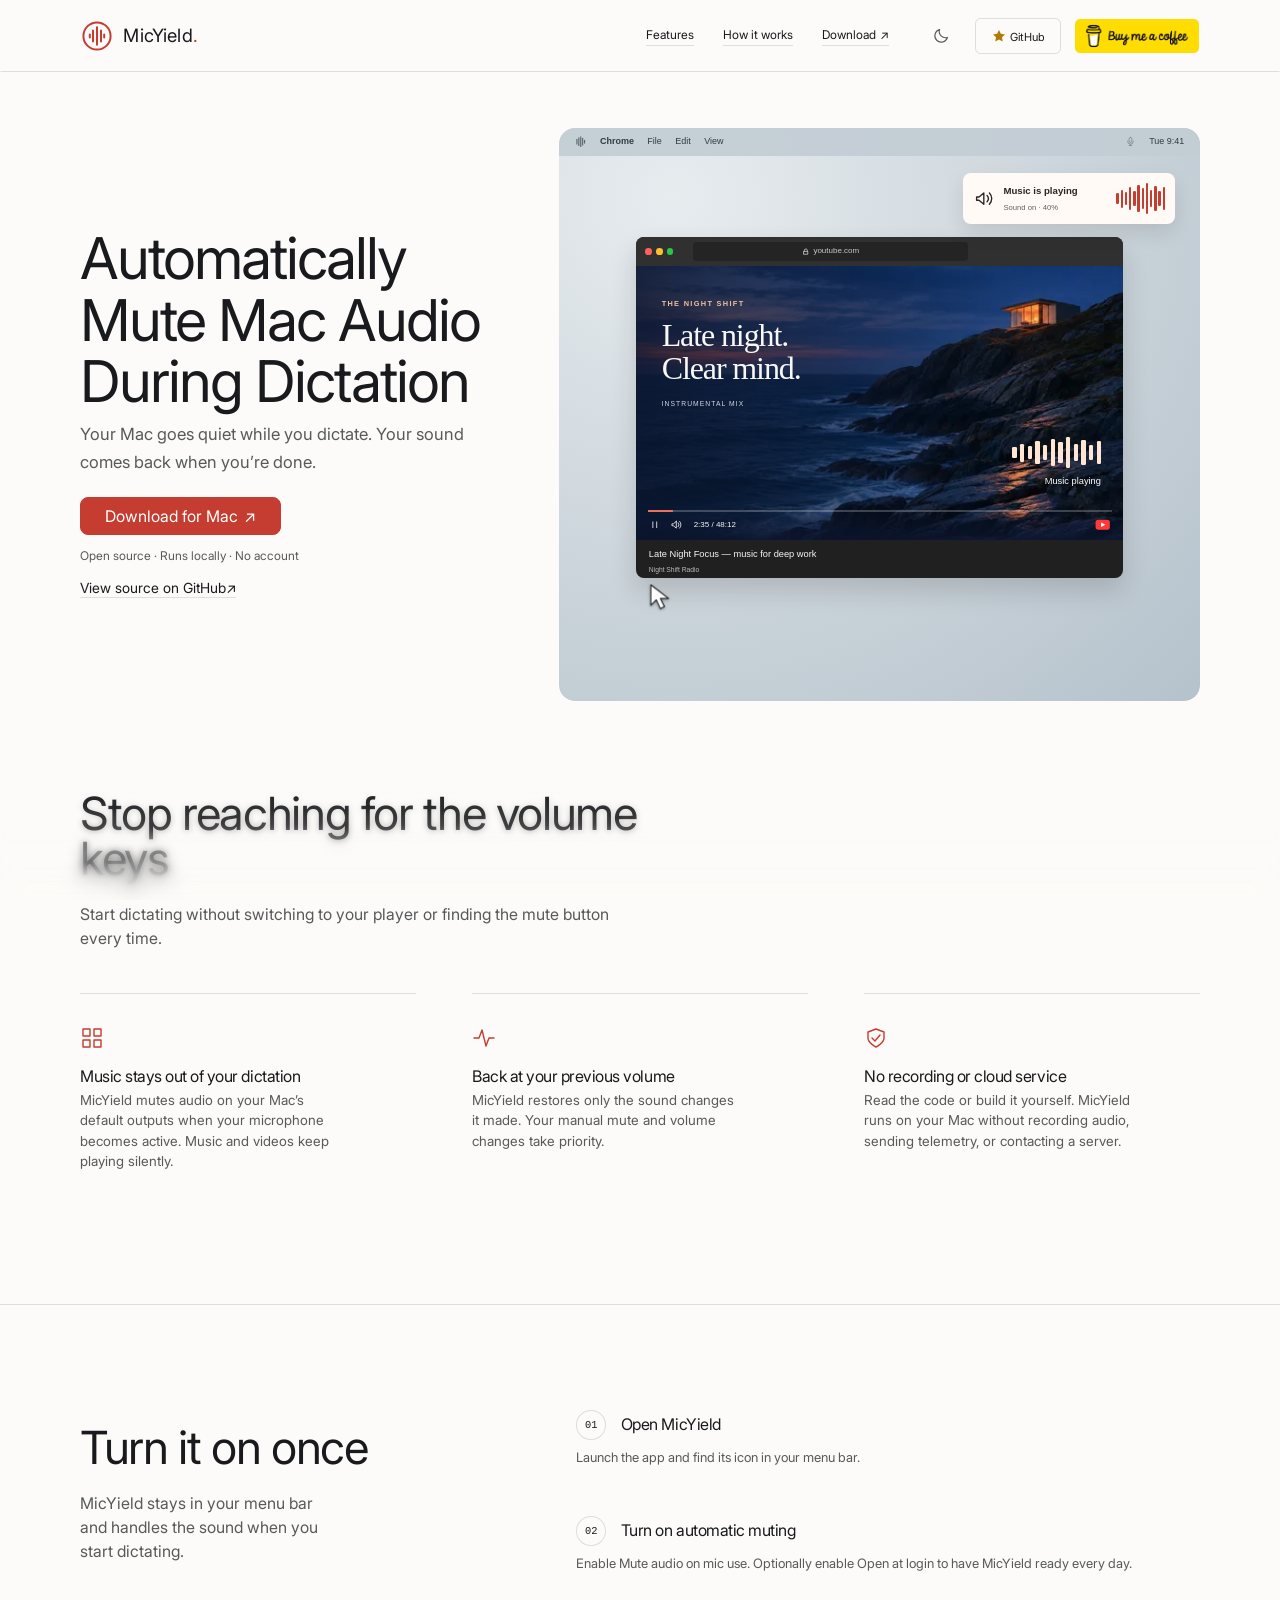
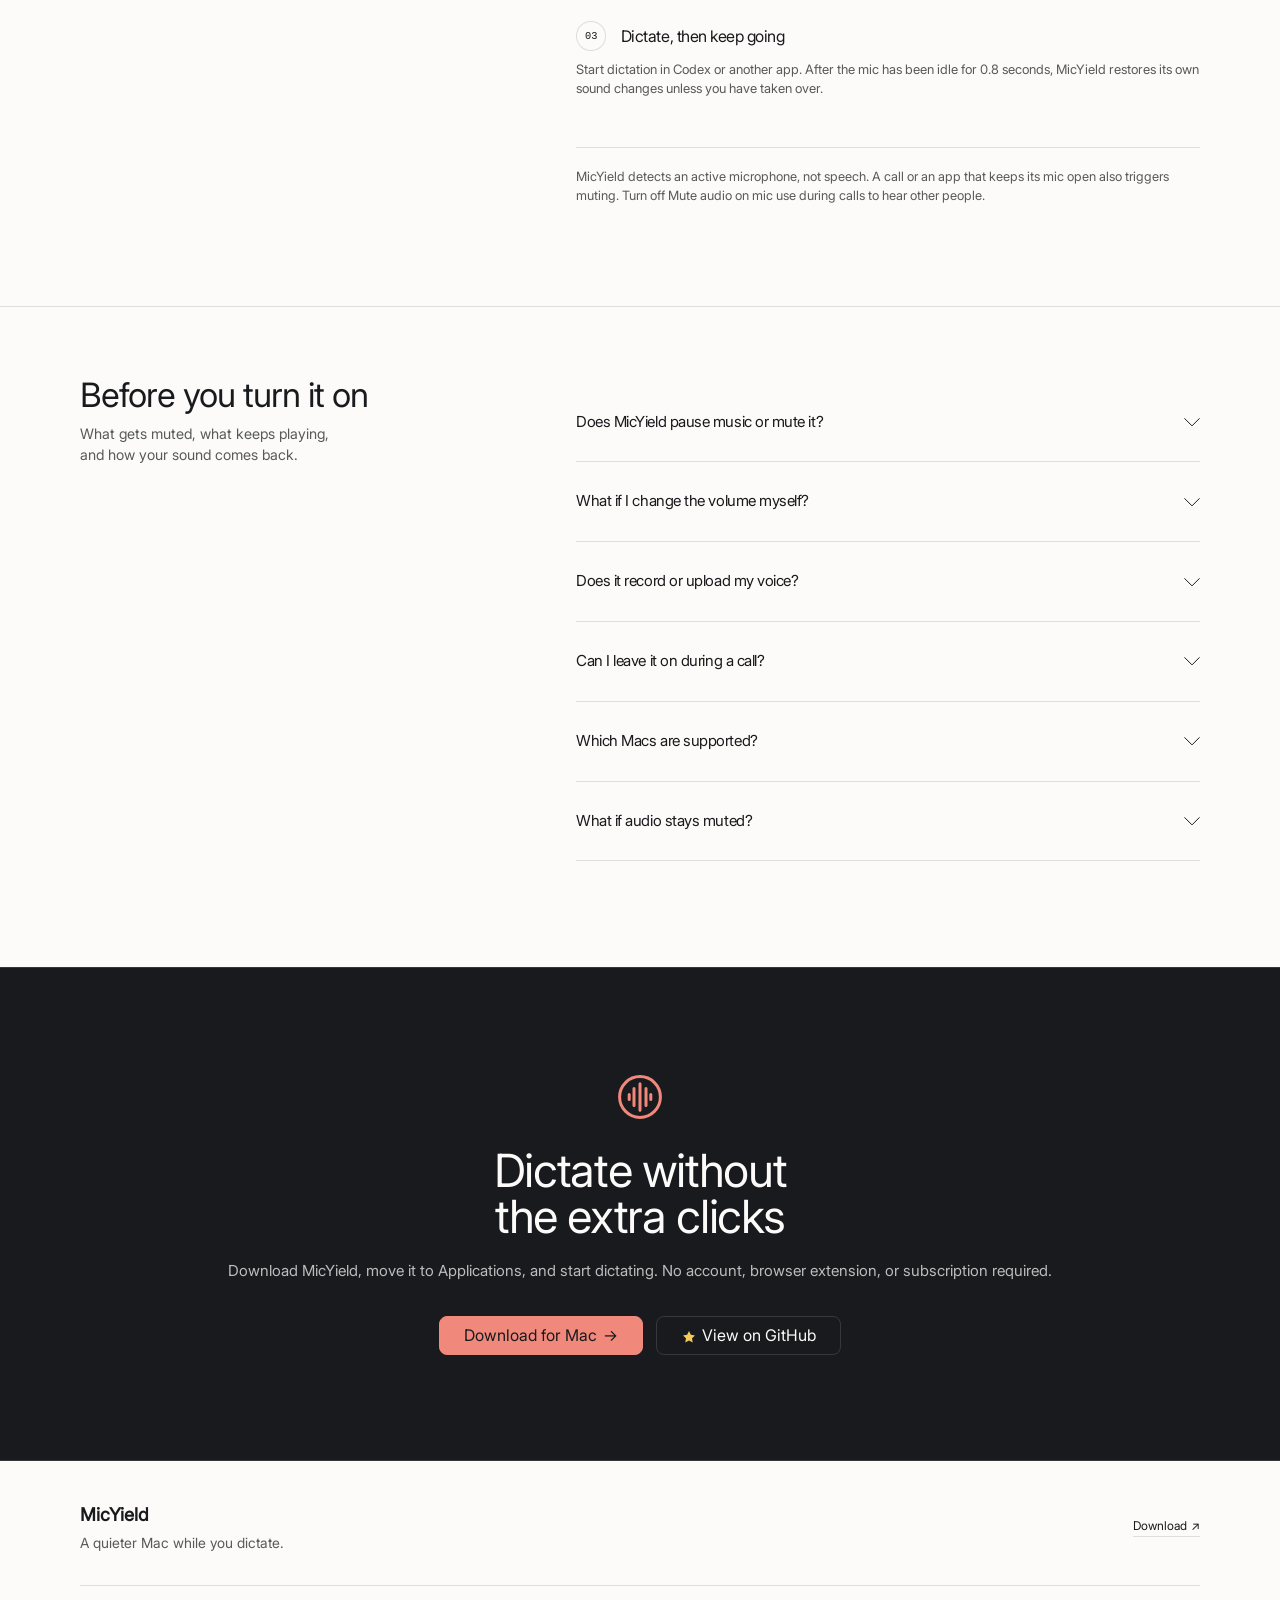
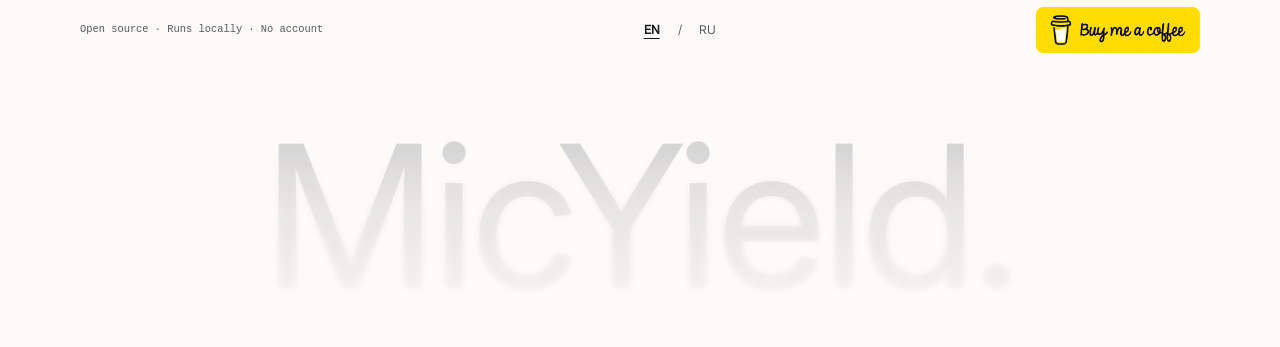
==== commit 77d93502: "Add Universal DMG downloads and bilingual installation guides" ====
--- a/index.html
+++ b/index.html
@@ -18,7 +18,9 @@
       .toLowerCase();
     const preferred = explicit || stored || (primary === "ru" ? "ru" : "en");
     if (preferred !== "ru") return;
-    const page = /^\/preview\/?$/.test(location.pathname) ? "/preview/" : "/";
+    const match = /^\/(preview|download)\/?$/.exec(location.pathname);
+    const page = match ? `/${match[1]}/` : "/";
+    document.documentElement.dataset.localeRedirecting = "true";
     location.replace("/ru" + page + location.search + location.hash);
   })();
 })();</script><script>
@@ -32,10 +34,11 @@
           document.documentElement.classList.add("theme-" + stored);
         }
       } catch {}
-    </script><link rel="stylesheet" href="/_astro/ContentWrapper.CE7EN9xi.css"><link rel="stylesheet" href="/_astro/ProjectHome.CzblEPBY.css"><link rel="stylesheet" href="/_astro/RichText.DrKk6LuZ.css"></head><body><a href="#main" class="button_wrap skip-link"><span class="button_text text-style-trim">Skip to main content</span></a><header class="nav_wrap" data-locale="en"><div class="nav_inner"><a class="nav_logo" href="/" aria-label="MicYield home"><svg class="project-mark" viewBox="0 0 40 40" aria-hidden="true" fill="none" stroke="currentColor" stroke-width="2.5" stroke-linecap="round"><circle cx="20" cy="20" r="17"></circle><path d="M11 18v4m4-9v14m5-18v22m5-18v14m4-9v4"></path></svg><span>MicYield<span class="nav_logo_dot">.</span></span></a><nav class="nav_links" aria-label="Main"><a href="/#features" class="button_wrap link"><span class="button_text text-style-trim">Features</span></a><a href="/#get-started" class="button_wrap link"><span class="button_text text-style-trim">How it works</span></a><a href="/preview/" class="button_wrap link"><span class="button_text text-style-trim">Download<span class="button_arrow up-right" aria-hidden="true">↗</span></span></a></nav><div class="nav_actions"><button class="nav_theme" type="button" aria-label="Switch to dark theme" data-theme-toggle hidden><svg class="nav_moon" width="18" height="18" viewBox="0 0 24 24" fill="none" stroke="currentColor" stroke-width="1.5" aria-hidden="true"><path d="M20.5 14a8.5 8.5 0 0 1-10.5-10.5A8.5 8.5 0 1 0 20.5 14Z"></path></svg><svg class="nav_sun" width="18" height="18" viewBox="0 0 24 24" fill="none" stroke="currentColor" stroke-width="1.5" stroke-linecap="round" aria-hidden="true"><circle cx="12" cy="12" r="4"></circle><path d="M12 2v2m0 16v2M2 12h2m16 0h2M5 5l1.5 1.5m11 11L19 19M5 19l1.5-1.5m11-11L19 5"></path></svg></button><a aria-label="View on GitHub" href="https://github.com/rrabochiy/MicYield" class="button_wrap secondary nav_github"><span class="button_text text-style-trim"><svg class="star_wrap" viewBox="0 0 24 24" fill="currentColor" stroke="none" stroke-width="1.6" stroke-linejoin="round" aria-hidden="true"><path d="m12 3 2.8 5.7 6.2.9-4.5 4.4 1.1 6.2-5.6-3-5.6 3 1.1-6.2L3 9.6l6.2-.9L12 3Z"></path></svg><span>GitHub</span></span></a><a class="nav_support" href="https://buymeacoffee.com/sosun" target="_blank" rel="noopener noreferrer" aria-label="Support MicYield on Buy Me a Coffee (opens in a new tab)"><img src="/images/buy-me-a-coffee.png" alt="Buy me a coffee" width="124" height="35"></a><button class="nav_menu" type="button" data-modal-open="mobile-navigation" aria-label="Open navigation" aria-controls="mobile-navigation" aria-expanded="false"><svg viewBox="0 0 24 24" width="24" height="24" fill="none" stroke="currentColor" stroke-width="1.5" stroke-linecap="round" aria-hidden="true"><path d="M4 7h16M4 12h16M4 17h16"></path></svg></button></div></div><dialog id="mobile-navigation" class="modal_wrap side-panel nav_drawer" aria-label="Navigation"><div class="modal_content"><button aria-label="Close" type="button" data-modal-close="true" class="button_wrap secondary close modal_close"><svg width="26" height="26" viewBox="0 0 26 26" fill="none" aria-hidden="true" class="icon small button_mark">
+    </script><link rel="stylesheet" href="/_astro/Heading.B1B6th6Y.css"><link rel="stylesheet" href="/_astro/ProjectHome.CzblEPBY.css"><style>@layer components{.layout{--_visual-ratio:3 / 2;--_alignment:start;--_column-count:1;column-gap:var(--site-gutter);row-gap:var(--space-8);grid-template-columns:repeat(var(--_column-count), minmax(0, 1fr));flex-direction:column;align-items:stretch;width:100%;display:flex}.layout>*{align-items:var(--_alignment,start);text-align:var(--_alignment,start);flex-direction:column;width:100%;max-width:100%;display:flex}.layout>:first-child{align-self:center}.layout>:last-child:not(:has(>:not(.image,.video,.overlay))){border-radius:var(--radius-small);aspect-ratio:var(--_visual-ratio);position:relative}.layout>:last-child:not(:has(>:not(.image,.video,.overlay)))>:is(.image,.video,.overlay){border-radius:inherit;width:100%;height:100%;position:absolute;inset:0}.layout.centered{--_alignment:center}.layout.auto-width{justify-content:space-between;align-items:end;row-gap:var(--space-6);flex-flow:wrap}.layout.auto-width>*{align-self:unset;width:auto}.layout.auto-width>:last-child{min-width:min(4rem,100%)}.layout.columns{column-gap:var(--section-space-small);display:grid}@media (min-width:64rem){.layout.columns{--_column-count:2}.layout.columns.reversed>:last-child{order:-1}}.layout.sticky-content{--_visual-ratio:1 / 1;display:grid}@media (min-width:64rem){.layout.sticky-content{--_column-count:2}.layout.sticky-content>:first-child{top:calc(var(--site-margin) + var(--nav-height));align-self:start;position:sticky}}.layout.sticky-visual{--_visual-ratio:1 / 1;display:grid}@media (min-width:64rem){.layout.sticky-visual{--_column-count:2}.layout.sticky-visual>:first-child{align-self:start}.layout.sticky-visual>:last-child{top:calc(var(--site-margin) + var(--nav-height));max-height:calc(100svh - var(--nav-height) - var(--site-margin) * 2);align-self:start;position:sticky}}.layout.breakout{flex-shrink:0;align-self:center;gap:0;width:100vw;display:grid}.layout.breakout>:first-child{width:var(--site-width);padding-block:var(--section-space-medium);margin-inline:auto}.layout.breakout>:last-child{border-radius:0}@media (min-width:64rem){.layout.breakout{--_column-count:2}.layout.breakout>:first-child{max-width:calc(var(--max-width-main) / 2)}.layout.breakout>:last-child{border-top-left-radius:var(--radius-small);border-bottom-left-radius:var(--radius-small)}.layout.breakout.reversed>:last-child{border-top-left-radius:0;border-bottom-left-radius:0;border-top-right-radius:var(--radius-small);border-bottom-right-radius:var(--radius-small);order:-1}}.layout.contain{background-color:var(--background-2);border-radius:var(--radius-main);gap:0;display:grid;position:relative;overflow:clip}.layout.contain>:first-child{padding:var(--space-6)}.layout.contain>:last-child{border-radius:0}@media (min-width:64rem){.layout.contain{--_column-count:2}.layout.contain.reversed>:last-child{order:-1}}.layout.card-layout{border-radius:var(--radius-main);justify-content:center;min-height:26rem;position:relative;overflow:clip}.layout.card-layout>:first-child{padding:var(--space-6);padding-block:var(--section-space-medium);padding-inline:var(--space-5);z-index:1;--_alignment:center;position:relative}.layout.card-layout>:last-child{width:100%;height:100%;opacity:calc(var(--_media-opacity,70) / 100);pointer-events:none;border-radius:0;position:absolute;inset:0}}
+</style><link rel="stylesheet" href="/_astro/RichText.DrKk6LuZ.css"></head><body><a href="#main" class="button_wrap skip-link"><span class="button_text text-style-trim">Skip to main content</span></a><header class="nav_wrap" data-locale="en"><div class="nav_inner"><a class="nav_logo" href="/" aria-label="MicYield home"><svg class="project-mark" viewBox="0 0 40 40" aria-hidden="true" fill="none" stroke="currentColor" stroke-width="2.5" stroke-linecap="round"><circle cx="20" cy="20" r="17"></circle><path d="M11 18v4m4-9v14m5-18v22m5-18v14m4-9v4"></path></svg><span>MicYield<span class="nav_logo_dot">.</span></span></a><nav class="nav_links" aria-label="Main"><a href="/#features" class="button_wrap link"><span class="button_text text-style-trim">Features</span></a><a href="/#get-started" class="button_wrap link"><span class="button_text text-style-trim">How it works</span></a><a href="/download/?start=1" class="button_wrap link"><span class="button_text text-style-trim">Download<span class="button_arrow up-right" aria-hidden="true">↗</span></span></a></nav><div class="nav_actions"><button class="nav_theme" type="button" aria-label="Switch to dark theme" data-theme-toggle hidden><svg class="nav_moon" width="18" height="18" viewBox="0 0 24 24" fill="none" stroke="currentColor" stroke-width="1.5" aria-hidden="true"><path d="M20.5 14a8.5 8.5 0 0 1-10.5-10.5A8.5 8.5 0 1 0 20.5 14Z"></path></svg><svg class="nav_sun" width="18" height="18" viewBox="0 0 24 24" fill="none" stroke="currentColor" stroke-width="1.5" stroke-linecap="round" aria-hidden="true"><circle cx="12" cy="12" r="4"></circle><path d="M12 2v2m0 16v2M2 12h2m16 0h2M5 5l1.5 1.5m11 11L19 19M5 19l1.5-1.5m11-11L19 5"></path></svg></button><a aria-label="View on GitHub" href="https://github.com/rrabochiy/MicYield" class="button_wrap secondary nav_github"><span class="button_text text-style-trim"><svg class="star_wrap" viewBox="0 0 24 24" fill="currentColor" stroke="none" stroke-width="1.6" stroke-linejoin="round" aria-hidden="true"><path d="m12 3 2.8 5.7 6.2.9-4.5 4.4 1.1 6.2-5.6-3-5.6 3 1.1-6.2L3 9.6l6.2-.9L12 3Z"></path></svg><span>GitHub</span></span></a><a class="nav_support" href="https://buymeacoffee.com/sosun" target="_blank" rel="noopener noreferrer" aria-label="Support MicYield on Buy Me a Coffee (opens in a new tab)"><img src="/images/buy-me-a-coffee.png" alt="Buy me a coffee" width="124" height="35"></a><button class="nav_menu" type="button" data-modal-open="mobile-navigation" aria-label="Open navigation" aria-controls="mobile-navigation" aria-expanded="false"><svg viewBox="0 0 24 24" width="24" height="24" fill="none" stroke="currentColor" stroke-width="1.5" stroke-linecap="round" aria-hidden="true"><path d="M4 7h16M4 12h16M4 17h16"></path></svg></button></div></div><dialog id="mobile-navigation" class="modal_wrap side-panel nav_drawer" aria-label="Navigation"><div class="modal_content"><button aria-label="Close" type="button" data-modal-close="true" class="button_wrap secondary close modal_close"><svg width="26" height="26" viewBox="0 0 26 26" fill="none" aria-hidden="true" class="icon small button_mark">
 <path d="M2 2L24.6274 24.6274" stroke="currentColor" vector-effect="non-scaling-stroke" style="stroke-width: var(--border-width)" />
 <path d="M2 25.0024L24.6274 2.375" stroke="currentColor" vector-effect="non-scaling-stroke" style="stroke-width: var(--border-width)" />
-</svg></button><div class="modal_scroll" data-modal-scroll><div class="modal_body margin-trim"><span class="nav_drawer-title">MicYield</span><nav class="nav_drawer-links" aria-label="Mobile"><a href="/#features" data-modal-close="true" class="button_wrap link"><span class="button_text text-style-trim">Features</span></a><a href="/#get-started" data-modal-close="true" class="button_wrap link"><span class="button_text text-style-trim">How it works</span></a><a href="/preview/" data-modal-close="true" class="button_wrap link"><span class="button_text text-style-trim">Download<span class="button_arrow up-right" aria-hidden="true">↗</span></span></a><a href="https://github.com/rrabochiy/MicYield" data-modal-close="true" class="button_wrap link"><span class="button_text text-style-trim"><svg class="star_wrap" viewBox="0 0 24 24" fill="currentColor" stroke="none" stroke-width="1.6" stroke-linejoin="round" aria-hidden="true"><path d="m12 3 2.8 5.7 6.2.9-4.5 4.4 1.1 6.2-5.6-3-5.6 3 1.1-6.2L3 9.6l6.2-.9L12 3Z"></path></svg>GitHub</span></a><a class="nav_support_drawer" href="https://buymeacoffee.com/sosun" target="_blank" rel="noopener noreferrer" aria-label="Support MicYield on Buy Me a Coffee (opens in a new tab)" data-modal-close><img src="/images/buy-me-a-coffee.png" alt="Buy me a coffee" width="164" height="46"></a></nav></div></div></div></dialog><script type="module">for(let e of document.querySelectorAll(`.modal_wrap`)){let t=e.querySelector(`[data-modal-scroll]`),n=()=>{e.open||(t&&(t.scrollTop=0),e.showModal(),e.dispatchEvent(new CustomEvent(`modal-open`,{bubbles:!0})))};e.addEventListener(`close`,()=>e.dispatchEvent(new CustomEvent(`modal-close`,{bubbles:!0})));let r=!1;e.addEventListener(`mousedown`,t=>{r=t.target===e}),e.addEventListener(`click`,t=>{let n=t.target;n instanceof Element&&((n.closest(`[data-modal-close]`)||r&&n===e)&&e.close(),r=!1)}),document.addEventListener(`click`,t=>{let r=t.target;r instanceof Element&&r.closest(`[data-modal-open="${e.id}"], a[href="#${e.id}"]`)&&(t.preventDefault(),n())});let i=new URL(location.href);i.searchParams.get(`modal`)===e.id&&(n(),i.searchParams.delete(`modal`),history.replaceState(history.state,``,i))}</script></header><script type="module">var e=document.querySelector(`.nav_wrap`);if(e){let t=document.querySelector(`#mobile-navigation`),n=e.querySelector(`.nav_menu`),r=Math.max(0,window.scrollY),i=!1,a=()=>e.classList.remove(`scroll-hidden`),o=()=>{let n=Math.max(0,Math.min(window.scrollY,document.documentElement.scrollHeight-window.innerHeight));e.classList.toggle(`scrolled`,n>0),n<=e.offsetHeight||n<r||t?.open?a():n>r&&e.classList.add(`scroll-hidden`),r=n,i=!1};o(),window.addEventListener(`scroll`,()=>{i||(i=!0,requestAnimationFrame(o))},{passive:!0}),window.addEventListener(`pageshow`,()=>{r=Math.max(0,window.scrollY),o(),a()}),e.addEventListener(`focusin`,a),t?.addEventListener(`modal-open`,()=>{a(),n?.setAttribute(`aria-expanded`,`true`)}),t?.addEventListener(`modal-close`,()=>{n?.setAttribute(`aria-expanded`,`false`),r=Math.max(0,window.scrollY)});let s=window.matchMedia(`(min-width: 48rem)`);s.addEventListener(`change`,()=>{s.matches&&t?.open&&t.close()})}var t=document.querySelector(`[data-theme-toggle]`);if(t){let e=document.documentElement.lang===`ru`;t.hidden=!1;let n=()=>t.setAttribute(`aria-label`,document.documentElement.classList.contains(`theme-dark`)?e?`Включить светлую тему`:`Switch to light theme`:e?`Включить тёмную тему`:`Switch to dark theme`);n(),t.addEventListener(`click`,()=>{let e=document.documentElement.classList.toggle(`theme-dark`);document.documentElement.classList.toggle(`theme-light`,!e);try{localStorage.setItem(`landpack-theme`,e?`dark`:`light`)}catch{}n()})}</script><main id="main" tabindex="-1"><section class="section padding-top-0 padding-bottom-small project-hero_wrap"><div class="container"><div class="project-hero_grid"><div class="project-hero_content"><h1 class="heading text-style-display project-hero_heading">Automatically Mute Mac Audio During Dictation</h1><p class="text text-style-large project-hero_intro">Your Mac goes quiet while you dictate. Your sound comes back when you’re done.</p><div class="button-wrapper"><a href="/preview/" class="button_wrap"><span class="button_text text-style-trim">Download for Mac<span class="button_arrow up-right" aria-hidden="true">↗</span></span></a></div><p class="project-hero_license">Open source · Runs locally · No account</p><p class="project-hero_source"><a href="https://github.com/rrabochiy/MicYield">View source on GitHub<span aria-hidden="true">↗</span></a></p></div><figure class="screencast_wrap" aria-label="Animated demonstration of automatic Mac audio muting" data-screencast data-locale="en" data-phase="music" data-playing="false"><div class="screencast_artboard" aria-hidden="true"><div class="screencast_desktop"><div class="screencast_menubar"><span class="screencast_system-mark"><svg viewBox="0 0 24 24"><path d="M12 2v20M4 7v10M8 4v16M16 5v14M20 9v6"></path></svg></span><strong data-cast-app>Chrome</strong><span>File</span><span>Edit</span><span>View</span><span class="screencast_menu-spacer"></span><svg class="screencast_menu-mic" viewBox="0 0 24 24"><rect x="9" y="3" width="6" height="11" rx="3"></rect><path d="M6 11v1a6 6 0 0 0 12 0v-1m-6 7v3m-3 0h6"></path></svg><span class="screencast_menu-time">Tue 9:41</span></div><div class="screencast_music" data-cast-music><div class="screencast_windowbar"><span class="screencast_traffic"><i></i><i></i><i></i></span><span class="screencast_address"><svg viewBox="0 0 16 16"><path d="M5 7V5a3 3 0 0 1 6 0v2M4 7h8v6H4Z"></path></svg>youtube.com</span></div><div class="screencast_video"><img src="/images/demo-focus-cover.webp" alt="" width="512" height="512" fetchpriority="high"><div class="screencast_video-shade"></div><div class="screencast_video-visualizer"><div class="screencast_music-bars"><i style="--bar-height: 1.8cqw; --bar-delay: 0s"></i><i style="--bar-height: 2.8cqw; --bar-delay: -0.13s"></i><i style="--bar-height: 2.1cqw; --bar-delay: -0.26s"></i><i style="--bar-height: 3.6cqw; --bar-delay: -0.39s"></i><i style="--bar-height: 2.4cqw; --bar-delay: -0.52s"></i><i style="--bar-height: 4.3cqw; --bar-delay: -0.65s"></i><i style="--bar-height: 3.2cqw; --bar-delay: -0.78s"></i><i style="--bar-height: 4.9cqw; --bar-delay: -0.91s"></i><i style="--bar-height: 2.7cqw; --bar-delay: -1.04s"></i><i style="--bar-height: 4cqw; --bar-delay: -1.17s"></i><i style="--bar-height: 2.3cqw; --bar-delay: -1.3s"></i><i style="--bar-height: 3.5cqw; --bar-delay: -1.4300000000000002s"></i></div><span class="screencast_now-playing">Music playing</span><span class="screencast_now-muted">Playing silently</span></div><div class="screencast_video-copy"><span>THE NIGHT SHIFT</span><strong>Late night.<br>Clear mind.</strong><small>INSTRUMENTAL MIX</small></div><div class="screencast_playerbar"><span class="screencast_playhead"><i data-cast-progress></i></span><svg viewBox="0 0 24 24"><path d="M8 6v12M16 6v12"></path></svg><svg class="screencast_speaker" viewBox="0 0 24 24"><path d="m11 5-6 5H2v4h3l6 5V5Z"></path><path class="screencast_sound-waves" d="M15 8a6 6 0 0 1 0 8m3-11a10 10 0 0 1 0 14"></path><path class="screencast_sound-cross" d="m16 9 6 6m0-6-6 6"></path></svg><span class="screencast_player-time"><span data-cast-time>2:34</span> / 48:12</span><span class="screencast_player-spacer"></span><svg class="screencast_youtube" viewBox="0 0 28 20"><rect x="1" y="1" width="26" height="18" rx="5"></rect><path d="m11 6 8 4-8 4Z"></path></svg></div></div><div class="screencast_video-footer"><strong>Late Night Focus — music for deep work</strong><span>Night Shift Radio</span></div></div><div class="screencast_output" data-cast-output><span class="screencast_output-icon"><svg viewBox="0 0 24 24"><path d="m11 5-6 5H2v4h3l6 5V5Z"></path><path class="screencast_sound-waves" d="M15 8a6 6 0 0 1 0 8m3-11a10 10 0 0 1 0 14"></path><path class="screencast_sound-cross" d="m16 9 6 6m0-6-6 6"></path></svg></span><div><strong data-cast-output-label>Music is playing</strong><span data-cast-volume>Sound on · 40%</span></div><div class="screencast_music-bars"><i style="--bar-height: 1.8cqw; --bar-delay: 0s"></i><i style="--bar-height: 2.8cqw; --bar-delay: -0.13s"></i><i style="--bar-height: 2.1cqw; --bar-delay: -0.26s"></i><i style="--bar-height: 3.6cqw; --bar-delay: -0.39s"></i><i style="--bar-height: 2.4cqw; --bar-delay: -0.52s"></i><i style="--bar-height: 4.3cqw; --bar-delay: -0.65s"></i><i style="--bar-height: 3.2cqw; --bar-delay: -0.78s"></i><i style="--bar-height: 4.9cqw; --bar-delay: -0.91s"></i><i style="--bar-height: 2.7cqw; --bar-delay: -1.04s"></i><i style="--bar-height: 4cqw; --bar-delay: -1.17s"></i><i style="--bar-height: 2.3cqw; --bar-delay: -1.3s"></i><i style="--bar-height: 3.5cqw; --bar-delay: -1.4300000000000002s"></i></div></div><div class="screencast_codex" data-cast-codex><div class="screencast_codex-titlebar"><span class="screencast_traffic"><i></i><i></i><i></i></span><span>MicYield</span><span class="screencast_titlebar-plus">+</span></div><div class="screencast_workspace"><aside class="screencast_sidebar"><span class="screencast_codex-logo"><svg viewBox="0 0 24 24"><path d="m9 5-7 7 7 7m6-14 7 7-7 7"></path></svg>Codex</span><span class="screencast_new-thread"><svg viewBox="0 0 24 24"><path d="M12 5v14M5 12h14"></path></svg>New thread</span><span class="screencast_sidebar-label">PROJECTS</span><span class="screencast_project-name"><svg viewBox="0 0 24 24"><path d="M3 6h7l2 3h9v11H3V6Z"></path></svg>MicYield</span><span class="screencast_thread">Build something useful</span><span class="screencast_thread">Polish the sidebar</span><span class="screencast_sidebar-bottom"><i></i>Local workspace</span></aside><div class="screencast_conversation"><div class="screencast_conversation-top"><span>New thread</span><svg viewBox="0 0 24 24"><path d="M5 7h14M5 12h14M5 17h14"></path></svg></div><div class="screencast_empty"><svg viewBox="0 0 24 24"><path d="m9 5-7 7 7 7m6-14 7 7-7 7"></path></svg><strong>What should we build?</strong><span>Your next idea starts here.</span></div><div class="screencast_composer"><p class="screencast_placeholder">Ask Codex anything…</p><p class="screencast_transcript">Add a search field above<br>the project list.</p><div class="screencast_recording"><span class="screencast_recording-dot"></span><span class="screencast_voice-bars"><i style="--voice-height: 1cqw; --voice-delay: 0s"></i><i style="--voice-height: 1.8cqw; --voice-delay: -0.09s"></i><i style="--voice-height: 2.9cqw; --voice-delay: -0.18s"></i><i style="--voice-height: 1.6cqw; --voice-delay: -0.27s"></i><i style="--voice-height: 3.6cqw; --voice-delay: -0.36s"></i><i style="--voice-height: 2.4cqw; --voice-delay: -0.44999999999999996s"></i><i style="--voice-height: 4.2cqw; --voice-delay: -0.54s"></i><i style="--voice-height: 3cqw; --voice-delay: -0.63s"></i><i style="--voice-height: 1.8cqw; --voice-delay: -0.72s"></i><i style="--voice-height: 3.8cqw; --voice-delay: -0.8099999999999999s"></i><i style="--voice-height: 2.5cqw; --voice-delay: -0.8999999999999999s"></i><i style="--voice-height: 4.4cqw; --voice-delay: -0.99s"></i><i style="--voice-height: 3.1cqw; --voice-delay: -1.08s"></i><i style="--voice-height: 2cqw; --voice-delay: -1.17s"></i><i style="--voice-height: 3.5cqw; --voice-delay: -1.26s"></i><i style="--voice-height: 1.6cqw; --voice-delay: -1.3499999999999999s"></i><i style="--voice-height: 2.5cqw; --voice-delay: -1.44s"></i></span><span class="screencast_record-time" data-cast-record-time>0:00</span></div><div class="screencast_composer-tools"><span>+</span><span>Auto</span><span class="screencast_composer-spacer"></span><span class="screencast_mic-target"><span class="screencast_click-ring" data-cast-ring></span><svg class="screencast_mic-icon" viewBox="0 0 24 24"><rect x="9" y="3" width="6" height="11" rx="3"></rect><path d="M6 11v1a6 6 0 0 0 12 0v-1m-6 7v3m-3 0h6"></path></svg><svg class="screencast_stop-icon" viewBox="0 0 24 24"><rect x="6" y="6" width="12" height="12" rx="2"></rect></svg></span></div></div><span class="screencast_branch"><svg viewBox="0 0 24 24"><circle cx="6" cy="5" r="2"></circle><circle cx="18" cy="6" r="2"></circle><circle cx="6" cy="19" r="2"></circle><path d="M6 7v10m0-3c7 0 12-1 12-6"></path></svg>main<span>On your Mac</span></span></div></div></div><div class="screencast_notice" data-cast-notice><span class="screencast_notice-mark"><svg viewBox="0 0 24 24"><path d="M4 10v4m4-8v12m4-16v20m4-16v12m4-8v4"></path></svg></span><div><strong>MicYield</strong><span data-cast-notice-text>Mic on. Music muted.</span></div><svg class="screencast_notice-check" viewBox="0 0 24 24"><path d="m5 12 4 4L19 6"></path></svg></div><div class="screencast_cursor" data-cast-cursor><svg viewBox="0 0 32 40"><path d="M3 2v30l8-8 6 13 6-3-6-12h12L3 2Z"></path></svg></div></div></div><div class="screencast_controls" data-cast-controls hidden><button type="button" data-cast-toggle aria-label="Play animation"><svg class="screencast_pause-control" viewBox="0 0 24 24" aria-hidden="true"><path d="M9 5v14M15 5v14"></path></svg><svg class="screencast_play-control" viewBox="0 0 24 24" aria-hidden="true"><path d="m8 5 11 7-11 7V5Z"></path></svg></button><button type="button" data-cast-replay aria-label="Replay animation"><svg viewBox="0 0 24 24" aria-hidden="true"><path d="M4 10a8 8 0 1 1 0 5m0-10v5h5"></path></svg></button></div><p class="screencast_accessible">Start dictation in your coding app. MicYield mutes your Mac automatically. Finish dictation and your previous sound level returns after 0.8 seconds.</p></figure><script type="module" src="/_astro/DictationDemo.astro_astro_type_script_index_0_lang.Btey4sWl.js"></script></div></div></section><section class="section padding-top-0" id="features"><div class="container"><div class="project-features_wrap"><div class="layout"><div><h2 class="heading text-style-h2 project-features_heading">Stop reaching for the volume keys</h2><p style="--_mw: 55ch;" class="text project-features_intro">Start dictating without switching to your player or finding the mute button every time.</p></div></div><div class="grid project-features_list"><article class="project-features_item"><svg viewBox="0 0 24 24" fill="none" stroke="currentColor" stroke-width="1.4" stroke-linecap="round" stroke-linejoin="round" aria-hidden="true"><path d="M3 3h7v7H3ZM14 3h7v7h-7ZM3 14h7v7H3ZM14 14h7v7h-7Z"></path></svg><h3 class="heading text-style-h6">Music stays out of your dictation</h3><p class="text text-style-small">MicYield mutes audio on your Mac’s default outputs when your microphone becomes active. Music and videos keep playing silently.</p></article><article class="project-features_item"><svg viewBox="0 0 24 24" fill="none" stroke="currentColor" stroke-width="1.4" stroke-linecap="round" stroke-linejoin="round" aria-hidden="true"><path d="M2 12h5l3-8 4 16 3-8h5"></path></svg><h3 class="heading text-style-h6">Back at your previous volume</h3><p class="text text-style-small">MicYield restores only the sound changes it made. Your manual mute and volume changes take priority.</p></article><article class="project-features_item"><svg viewBox="0 0 24 24" fill="none" stroke="currentColor" stroke-width="1.4" stroke-linecap="round" stroke-linejoin="round" aria-hidden="true"><path d="m12 3 8 3v6c0 5-8 9-8 9s-8-4-8-9V6l8-3Zm-4 9 3 3 5-6"></path></svg><h3 class="heading text-style-h6">No recording or cloud service</h3><p class="text text-style-small">Read the code or build it yourself. MicYield runs on your Mac without recording audio, sending telemetry, or contacting a server.</p></article></div></div></div></section><section class="section project-surface" id="get-started"><div class="container"><div class="layout sticky-content project-setup_wrap"><div><h2 class="heading text-style-h2">Turn it on once</h2><p class="text project-setup_intro">MicYield stays in your menu bar and handles the sound when you start dictating.</p></div><div><ol class="project-setup_steps"><li class="project-setup_item"><div class="project-setup_title"><span>01</span><h3 class="heading text-style-h6">Open MicYield</h3></div><p class="text text-style-small">Launch the app and find its icon in your menu bar.</p></li><li class="project-setup_item"><div class="project-setup_title"><span>02</span><h3 class="heading text-style-h6">Turn on automatic muting</h3></div><p class="text text-style-small">Enable Mute audio on mic use. Optionally enable Open at login to have MicYield ready every day.</p></li><li class="project-setup_item"><div class="project-setup_title"><span>03</span><h3 class="heading text-style-h6">Dictate, then keep going</h3></div><p class="text text-style-small">Start dictation in Codex or another app. After the mic has been idle for 0.8 seconds, MicYield restores its own sound changes unless you have taken over.</p></li></ol><p class="text text-style-small project-setup_note">MicYield detects an active microphone, not speech. A call or an app that keeps its mic open also triggers muting. Turn off Mute audio on mic use during calls to hear other people.</p></div></div></div></section><section class="section padding-top-0" id="faq"><div class="container"><div class="project-faq_wrap"><div class="project-faq_intro"><h2 class="heading text-style-h3">Before you turn it on</h2><p class="text">What gets muted, what keeps playing, and how your sound comes back.</p></div><div class="project-faq_list"><details class="accordion_item" data-accordion-group><summary class="accordion_toggle"><h3 class="heading text-style-h5 accordion_title">Does MicYield pause music or mute it?</h3><svg width="66" height="70" viewBox="0 0 66 70" fill="none" aria-hidden="true" class="icon small accordion_icon">
+</svg></button><div class="modal_scroll" data-modal-scroll><div class="modal_body margin-trim"><span class="nav_drawer-title">MicYield</span><nav class="nav_drawer-links" aria-label="Mobile"><a href="/#features" data-modal-close="true" class="button_wrap link"><span class="button_text text-style-trim">Features</span></a><a href="/#get-started" data-modal-close="true" class="button_wrap link"><span class="button_text text-style-trim">How it works</span></a><a href="/download/?start=1" data-modal-close="true" class="button_wrap link"><span class="button_text text-style-trim">Download<span class="button_arrow up-right" aria-hidden="true">↗</span></span></a><a href="https://github.com/rrabochiy/MicYield" data-modal-close="true" class="button_wrap link"><span class="button_text text-style-trim"><svg class="star_wrap" viewBox="0 0 24 24" fill="currentColor" stroke="none" stroke-width="1.6" stroke-linejoin="round" aria-hidden="true"><path d="m12 3 2.8 5.7 6.2.9-4.5 4.4 1.1 6.2-5.6-3-5.6 3 1.1-6.2L3 9.6l6.2-.9L12 3Z"></path></svg>GitHub</span></a><a class="nav_support_drawer" href="https://buymeacoffee.com/sosun" target="_blank" rel="noopener noreferrer" aria-label="Support MicYield on Buy Me a Coffee (opens in a new tab)" data-modal-close><img src="/images/buy-me-a-coffee.png" alt="Buy me a coffee" width="164" height="46"></a></nav></div></div></div></dialog><script type="module">for(let e of document.querySelectorAll(`.modal_wrap`)){let t=e.querySelector(`[data-modal-scroll]`),n=()=>{e.open||(t&&(t.scrollTop=0),e.showModal(),e.dispatchEvent(new CustomEvent(`modal-open`,{bubbles:!0})))};e.addEventListener(`close`,()=>e.dispatchEvent(new CustomEvent(`modal-close`,{bubbles:!0})));let r=!1;e.addEventListener(`mousedown`,t=>{r=t.target===e}),e.addEventListener(`click`,t=>{let n=t.target;n instanceof Element&&((n.closest(`[data-modal-close]`)||r&&n===e)&&e.close(),r=!1)}),document.addEventListener(`click`,t=>{let r=t.target;r instanceof Element&&r.closest(`[data-modal-open="${e.id}"], a[href="#${e.id}"]`)&&(t.preventDefault(),n())});let i=new URL(location.href);i.searchParams.get(`modal`)===e.id&&(n(),i.searchParams.delete(`modal`),history.replaceState(history.state,``,i))}</script></header><script type="module">var e=document.querySelector(`.nav_wrap`);if(e){let t=document.querySelector(`#mobile-navigation`),n=e.querySelector(`.nav_menu`),r=Math.max(0,window.scrollY),i=!1,a=()=>e.classList.remove(`scroll-hidden`),o=()=>{let n=Math.max(0,Math.min(window.scrollY,document.documentElement.scrollHeight-window.innerHeight));e.classList.toggle(`scrolled`,n>0),n<=e.offsetHeight||n<r||t?.open?a():n>r&&e.classList.add(`scroll-hidden`),r=n,i=!1};o(),window.addEventListener(`scroll`,()=>{i||(i=!0,requestAnimationFrame(o))},{passive:!0}),window.addEventListener(`pageshow`,()=>{r=Math.max(0,window.scrollY),o(),a()}),e.addEventListener(`focusin`,a),t?.addEventListener(`modal-open`,()=>{a(),n?.setAttribute(`aria-expanded`,`true`)}),t?.addEventListener(`modal-close`,()=>{n?.setAttribute(`aria-expanded`,`false`),r=Math.max(0,window.scrollY)});let s=window.matchMedia(`(min-width: 48rem)`);s.addEventListener(`change`,()=>{s.matches&&t?.open&&t.close()})}var t=document.querySelector(`[data-theme-toggle]`);if(t){let e=document.documentElement.lang===`ru`;t.hidden=!1;let n=()=>t.setAttribute(`aria-label`,document.documentElement.classList.contains(`theme-dark`)?e?`Включить светлую тему`:`Switch to light theme`:e?`Включить тёмную тему`:`Switch to dark theme`);n(),t.addEventListener(`click`,()=>{let e=document.documentElement.classList.toggle(`theme-dark`);document.documentElement.classList.toggle(`theme-light`,!e);try{localStorage.setItem(`landpack-theme`,e?`dark`:`light`)}catch{}n()})}</script><main id="main" tabindex="-1"><section class="section padding-top-0 padding-bottom-small project-hero_wrap"><div class="container"><div class="project-hero_grid"><div class="project-hero_content"><h1 class="heading text-style-display project-hero_heading">Automatically Mute Mac Audio During Dictation</h1><p class="text text-style-large project-hero_intro">Your Mac goes quiet while you dictate. Your sound comes back when you’re done.</p><div class="button-wrapper"><a href="/download/?start=1" class="button_wrap"><span class="button_text text-style-trim">Download for Mac<span class="button_arrow up-right" aria-hidden="true">↗</span></span></a></div><p class="project-hero_license">Open source · Runs locally · No account</p><p class="project-hero_source"><a href="https://github.com/rrabochiy/MicYield">View source on GitHub<span aria-hidden="true">↗</span></a></p></div><figure class="screencast_wrap" aria-label="Animated demonstration of automatic Mac audio muting" data-screencast data-locale="en" data-phase="music" data-playing="false"><div class="screencast_artboard" aria-hidden="true"><div class="screencast_desktop"><div class="screencast_menubar"><span class="screencast_system-mark"><svg viewBox="0 0 24 24"><path d="M12 2v20M4 7v10M8 4v16M16 5v14M20 9v6"></path></svg></span><strong data-cast-app>Chrome</strong><span>File</span><span>Edit</span><span>View</span><span class="screencast_menu-spacer"></span><svg class="screencast_menu-mic" viewBox="0 0 24 24"><rect x="9" y="3" width="6" height="11" rx="3"></rect><path d="M6 11v1a6 6 0 0 0 12 0v-1m-6 7v3m-3 0h6"></path></svg><span class="screencast_menu-time">Tue 9:41</span></div><div class="screencast_music" data-cast-music><div class="screencast_windowbar"><span class="screencast_traffic"><i></i><i></i><i></i></span><span class="screencast_address"><svg viewBox="0 0 16 16"><path d="M5 7V5a3 3 0 0 1 6 0v2M4 7h8v6H4Z"></path></svg>youtube.com</span></div><div class="screencast_video"><img src="/images/demo-focus-cover.webp" alt="" width="512" height="512" fetchpriority="high"><div class="screencast_video-shade"></div><div class="screencast_video-visualizer"><div class="screencast_music-bars"><i style="--bar-height: 1.8cqw; --bar-delay: 0s"></i><i style="--bar-height: 2.8cqw; --bar-delay: -0.13s"></i><i style="--bar-height: 2.1cqw; --bar-delay: -0.26s"></i><i style="--bar-height: 3.6cqw; --bar-delay: -0.39s"></i><i style="--bar-height: 2.4cqw; --bar-delay: -0.52s"></i><i style="--bar-height: 4.3cqw; --bar-delay: -0.65s"></i><i style="--bar-height: 3.2cqw; --bar-delay: -0.78s"></i><i style="--bar-height: 4.9cqw; --bar-delay: -0.91s"></i><i style="--bar-height: 2.7cqw; --bar-delay: -1.04s"></i><i style="--bar-height: 4cqw; --bar-delay: -1.17s"></i><i style="--bar-height: 2.3cqw; --bar-delay: -1.3s"></i><i style="--bar-height: 3.5cqw; --bar-delay: -1.4300000000000002s"></i></div><span class="screencast_now-playing">Music playing</span><span class="screencast_now-muted">Playing silently</span></div><div class="screencast_video-copy"><span>THE NIGHT SHIFT</span><strong>Late night.<br>Clear mind.</strong><small>INSTRUMENTAL MIX</small></div><div class="screencast_playerbar"><span class="screencast_playhead"><i data-cast-progress></i></span><svg viewBox="0 0 24 24"><path d="M8 6v12M16 6v12"></path></svg><svg class="screencast_speaker" viewBox="0 0 24 24"><path d="m11 5-6 5H2v4h3l6 5V5Z"></path><path class="screencast_sound-waves" d="M15 8a6 6 0 0 1 0 8m3-11a10 10 0 0 1 0 14"></path><path class="screencast_sound-cross" d="m16 9 6 6m0-6-6 6"></path></svg><span class="screencast_player-time"><span data-cast-time>2:34</span> / 48:12</span><span class="screencast_player-spacer"></span><svg class="screencast_youtube" viewBox="0 0 28 20"><rect x="1" y="1" width="26" height="18" rx="5"></rect><path d="m11 6 8 4-8 4Z"></path></svg></div></div><div class="screencast_video-footer"><strong>Late Night Focus — music for deep work</strong><span>Night Shift Radio</span></div></div><div class="screencast_output" data-cast-output><span class="screencast_output-icon"><svg viewBox="0 0 24 24"><path d="m11 5-6 5H2v4h3l6 5V5Z"></path><path class="screencast_sound-waves" d="M15 8a6 6 0 0 1 0 8m3-11a10 10 0 0 1 0 14"></path><path class="screencast_sound-cross" d="m16 9 6 6m0-6-6 6"></path></svg></span><div><strong data-cast-output-label>Music is playing</strong><span data-cast-volume>Sound on · 40%</span></div><div class="screencast_music-bars"><i style="--bar-height: 1.8cqw; --bar-delay: 0s"></i><i style="--bar-height: 2.8cqw; --bar-delay: -0.13s"></i><i style="--bar-height: 2.1cqw; --bar-delay: -0.26s"></i><i style="--bar-height: 3.6cqw; --bar-delay: -0.39s"></i><i style="--bar-height: 2.4cqw; --bar-delay: -0.52s"></i><i style="--bar-height: 4.3cqw; --bar-delay: -0.65s"></i><i style="--bar-height: 3.2cqw; --bar-delay: -0.78s"></i><i style="--bar-height: 4.9cqw; --bar-delay: -0.91s"></i><i style="--bar-height: 2.7cqw; --bar-delay: -1.04s"></i><i style="--bar-height: 4cqw; --bar-delay: -1.17s"></i><i style="--bar-height: 2.3cqw; --bar-delay: -1.3s"></i><i style="--bar-height: 3.5cqw; --bar-delay: -1.4300000000000002s"></i></div></div><div class="screencast_codex" data-cast-codex><div class="screencast_codex-titlebar"><span class="screencast_traffic"><i></i><i></i><i></i></span><span>MicYield</span><span class="screencast_titlebar-plus">+</span></div><div class="screencast_workspace"><aside class="screencast_sidebar"><span class="screencast_codex-logo"><svg viewBox="0 0 24 24"><path d="m9 5-7 7 7 7m6-14 7 7-7 7"></path></svg>Codex</span><span class="screencast_new-thread"><svg viewBox="0 0 24 24"><path d="M12 5v14M5 12h14"></path></svg>New thread</span><span class="screencast_sidebar-label">PROJECTS</span><span class="screencast_project-name"><svg viewBox="0 0 24 24"><path d="M3 6h7l2 3h9v11H3V6Z"></path></svg>MicYield</span><span class="screencast_thread">Build something useful</span><span class="screencast_thread">Polish the sidebar</span><span class="screencast_sidebar-bottom"><i></i>Local workspace</span></aside><div class="screencast_conversation"><div class="screencast_conversation-top"><span>New thread</span><svg viewBox="0 0 24 24"><path d="M5 7h14M5 12h14M5 17h14"></path></svg></div><div class="screencast_empty"><svg viewBox="0 0 24 24"><path d="m9 5-7 7 7 7m6-14 7 7-7 7"></path></svg><strong>What should we build?</strong><span>Your next idea starts here.</span></div><div class="screencast_composer"><p class="screencast_placeholder">Ask Codex anything…</p><p class="screencast_transcript">Add a search field above<br>the project list.</p><div class="screencast_recording"><span class="screencast_recording-dot"></span><span class="screencast_voice-bars"><i style="--voice-height: 1cqw; --voice-delay: 0s"></i><i style="--voice-height: 1.8cqw; --voice-delay: -0.09s"></i><i style="--voice-height: 2.9cqw; --voice-delay: -0.18s"></i><i style="--voice-height: 1.6cqw; --voice-delay: -0.27s"></i><i style="--voice-height: 3.6cqw; --voice-delay: -0.36s"></i><i style="--voice-height: 2.4cqw; --voice-delay: -0.44999999999999996s"></i><i style="--voice-height: 4.2cqw; --voice-delay: -0.54s"></i><i style="--voice-height: 3cqw; --voice-delay: -0.63s"></i><i style="--voice-height: 1.8cqw; --voice-delay: -0.72s"></i><i style="--voice-height: 3.8cqw; --voice-delay: -0.8099999999999999s"></i><i style="--voice-height: 2.5cqw; --voice-delay: -0.8999999999999999s"></i><i style="--voice-height: 4.4cqw; --voice-delay: -0.99s"></i><i style="--voice-height: 3.1cqw; --voice-delay: -1.08s"></i><i style="--voice-height: 2cqw; --voice-delay: -1.17s"></i><i style="--voice-height: 3.5cqw; --voice-delay: -1.26s"></i><i style="--voice-height: 1.6cqw; --voice-delay: -1.3499999999999999s"></i><i style="--voice-height: 2.5cqw; --voice-delay: -1.44s"></i></span><span class="screencast_record-time" data-cast-record-time>0:00</span></div><div class="screencast_composer-tools"><span>+</span><span>Auto</span><span class="screencast_composer-spacer"></span><span class="screencast_mic-target"><span class="screencast_click-ring" data-cast-ring></span><svg class="screencast_mic-icon" viewBox="0 0 24 24"><rect x="9" y="3" width="6" height="11" rx="3"></rect><path d="M6 11v1a6 6 0 0 0 12 0v-1m-6 7v3m-3 0h6"></path></svg><svg class="screencast_stop-icon" viewBox="0 0 24 24"><rect x="6" y="6" width="12" height="12" rx="2"></rect></svg></span></div></div><span class="screencast_branch"><svg viewBox="0 0 24 24"><circle cx="6" cy="5" r="2"></circle><circle cx="18" cy="6" r="2"></circle><circle cx="6" cy="19" r="2"></circle><path d="M6 7v10m0-3c7 0 12-1 12-6"></path></svg>main<span>On your Mac</span></span></div></div></div><div class="screencast_notice" data-cast-notice><span class="screencast_notice-mark"><svg viewBox="0 0 24 24"><path d="M4 10v4m4-8v12m4-16v20m4-16v12m4-8v4"></path></svg></span><div><strong>MicYield</strong><span data-cast-notice-text>Mic on. Music muted.</span></div><svg class="screencast_notice-check" viewBox="0 0 24 24"><path d="m5 12 4 4L19 6"></path></svg></div><div class="screencast_cursor" data-cast-cursor><svg viewBox="0 0 32 40"><path d="M3 2v30l8-8 6 13 6-3-6-12h12L3 2Z"></path></svg></div></div></div><div class="screencast_controls" data-cast-controls hidden><button type="button" data-cast-toggle aria-label="Play animation"><svg class="screencast_pause-control" viewBox="0 0 24 24" aria-hidden="true"><path d="M9 5v14M15 5v14"></path></svg><svg class="screencast_play-control" viewBox="0 0 24 24" aria-hidden="true"><path d="m8 5 11 7-11 7V5Z"></path></svg></button><button type="button" data-cast-replay aria-label="Replay animation"><svg viewBox="0 0 24 24" aria-hidden="true"><path d="M4 10a8 8 0 1 1 0 5m0-10v5h5"></path></svg></button></div><p class="screencast_accessible">Start dictation in your coding app. MicYield mutes your Mac automatically. Finish dictation and your previous sound level returns after 0.8 seconds.</p></figure><script type="module" src="/_astro/DictationDemo.astro_astro_type_script_index_0_lang.Btey4sWl.js"></script></div></div></section><section class="section padding-top-0" id="features"><div class="container"><div class="project-features_wrap"><div class="layout"><div><h2 class="heading text-style-h2 project-features_heading">Stop reaching for the volume keys</h2><p style="--_mw: 55ch;" class="text project-features_intro">Start dictating without switching to your player or finding the mute button every time.</p></div></div><div class="grid project-features_list"><article class="project-features_item"><svg viewBox="0 0 24 24" fill="none" stroke="currentColor" stroke-width="1.4" stroke-linecap="round" stroke-linejoin="round" aria-hidden="true"><path d="M3 3h7v7H3ZM14 3h7v7h-7ZM3 14h7v7H3ZM14 14h7v7h-7Z"></path></svg><h3 class="heading text-style-h6">Music stays out of your dictation</h3><p class="text text-style-small">MicYield mutes audio on your Mac’s default outputs when your microphone becomes active. Music and videos keep playing silently.</p></article><article class="project-features_item"><svg viewBox="0 0 24 24" fill="none" stroke="currentColor" stroke-width="1.4" stroke-linecap="round" stroke-linejoin="round" aria-hidden="true"><path d="M2 12h5l3-8 4 16 3-8h5"></path></svg><h3 class="heading text-style-h6">Back at your previous volume</h3><p class="text text-style-small">MicYield restores only the sound changes it made. Your manual mute and volume changes take priority.</p></article><article class="project-features_item"><svg viewBox="0 0 24 24" fill="none" stroke="currentColor" stroke-width="1.4" stroke-linecap="round" stroke-linejoin="round" aria-hidden="true"><path d="m12 3 8 3v6c0 5-8 9-8 9s-8-4-8-9V6l8-3Zm-4 9 3 3 5-6"></path></svg><h3 class="heading text-style-h6">No recording or cloud service</h3><p class="text text-style-small">Read the code or build it yourself. MicYield runs on your Mac without recording audio, sending telemetry, or contacting a server.</p></article></div></div></div></section><section class="section project-surface" id="get-started"><div class="container"><div class="layout sticky-content project-setup_wrap"><div><h2 class="heading text-style-h2">Turn it on once</h2><p class="text project-setup_intro">MicYield stays in your menu bar and handles the sound when you start dictating.</p></div><div><ol class="project-setup_steps"><li class="project-setup_item"><div class="project-setup_title"><span>01</span><h3 class="heading text-style-h6">Open MicYield</h3></div><p class="text text-style-small">Launch the app and find its icon in your menu bar.</p></li><li class="project-setup_item"><div class="project-setup_title"><span>02</span><h3 class="heading text-style-h6">Turn on automatic muting</h3></div><p class="text text-style-small">Enable Mute audio on mic use. Optionally enable Open at login to have MicYield ready every day.</p></li><li class="project-setup_item"><div class="project-setup_title"><span>03</span><h3 class="heading text-style-h6">Dictate, then keep going</h3></div><p class="text text-style-small">Start dictation in Codex or another app. After the mic has been idle for 0.8 seconds, MicYield restores its own sound changes unless you have taken over.</p></li></ol><p class="text text-style-small project-setup_note">MicYield detects an active microphone, not speech. A call or an app that keeps its mic open also triggers muting. Turn off Mute audio on mic use during calls to hear other people.</p></div></div></div></section><section class="section padding-top-0" id="faq"><div class="container"><div class="project-faq_wrap"><div class="project-faq_intro"><h2 class="heading text-style-h3">Before you turn it on</h2><p class="text">What gets muted, what keeps playing, and how your sound comes back.</p></div><div class="project-faq_list"><details class="accordion_item" data-accordion-group><summary class="accordion_toggle"><h3 class="heading text-style-h5 accordion_title">Does MicYield pause music or mute it?</h3><svg width="66" height="70" viewBox="0 0 66 70" fill="none" aria-hidden="true" class="icon small accordion_icon">
 <path d="M17 2L50 34.9999L17 68" stroke="currentColor" vector-effect="non-scaling-stroke" style="stroke-width: var(--border-width)" />
 </svg></summary><div class="accordion_body margin-trim"><div class="text rich-text"><p>Music and videos keep playing silently. MicYield mutes your Mac’s default audio outputs while the microphone is active; it does not control playback.</p></div></div></details><details class="accordion_item" data-accordion-group><summary class="accordion_toggle"><h3 class="heading text-style-h5 accordion_title">What if I change the volume myself?</h3><svg width="66" height="70" viewBox="0 0 66 70" fill="none" aria-hidden="true" class="icon small accordion_icon">
 <path d="M17 2L50 34.9999L17 68" stroke="currentColor" vector-effect="non-scaling-stroke" style="stroke-width: var(--border-width)" />
@@ -48,13 +51,14 @@
 </svg></summary><div class="accordion_body margin-trim"><div class="text rich-text"><p>MicYield requires macOS 14.2 or later. The Universal download works on both Apple Silicon and Intel Macs, so you do not need to choose a processor version.</p>
 <p>Some outputs, including certain HDMI devices, have no software mute or volume control. Custom per-app routing to other devices is not changed.</p></div></div></details><details class="accordion_item" data-accordion-group><summary class="accordion_toggle"><h3 class="heading text-style-h5 accordion_title">What if audio stays muted?</h3><svg width="66" height="70" viewBox="0 0 66 70" fill="none" aria-hidden="true" class="icon small accordion_icon">
 <path d="M17 2L50 34.9999L17 68" stroke="currentColor" vector-effect="non-scaling-stroke" style="stroke-width: var(--border-width)" />
-</svg></summary><div class="accordion_body margin-trim"><div class="text rich-text"><p>Turn off <strong>Automatic audio muting</strong> or quit MicYield to restore its changes, then check the Mac sound output. Recovery after a forced termination may wait until the next launch. Very short microphone sessions may be missed.</p></div></div></details></div></div></div></section><section class="section theme-dark project-cta_wrap"><div class="container"><div class="layout centered"><div><svg class="project-mark" viewBox="0 0 40 40" aria-hidden="true" fill="none" stroke="currentColor" stroke-width="2.5" stroke-linecap="round"><circle cx="20" cy="20" r="17"></circle><path d="M11 18v4m4-9v14m5-18v22m5-18v14m4-9v4"></path></svg><h2 class="heading text-style-h2">Dictate without the extra clicks</h2><p class="text">Download MicYield, move it to Applications, and start dictating. No account, browser extension, or subscription required.</p><div class="button-wrapper"><a href="/preview/" class="button_wrap"><span class="button_text text-style-trim">Download for Mac<span class="button_arrow right" aria-hidden="true">→</span></span></a><a href="https://github.com/rrabochiy/MicYield" class="button_wrap secondary"><span class="button_text text-style-trim"><svg class="star_wrap" viewBox="0 0 24 24" fill="currentColor" stroke="none" stroke-width="1.6" stroke-linejoin="round" aria-hidden="true"><path d="m12 3 2.8 5.7 6.2.9-4.5 4.4 1.1 6.2-5.6-3-5.6 3 1.1-6.2L3 9.6l6.2-.9L12 3Z"></path></svg>View on GitHub</span></a></div></div></div></div></section></main><footer class="footer_wrap"><div class="footer_inner"><div class="footer_identity"><strong class="footer_name">MicYield</strong><span class="footer_label">A quieter Mac while you dictate.</span></div><nav class="footer_links" aria-label="Footer"><a href="/preview/" class="button_wrap link"><span class="button_text text-style-trim">Download<span class="button_arrow up-right" aria-hidden="true">↗</span></span></a></nav></div><div class="footer_bottom"><span>Open source · Runs locally · No account</span><nav class="footer_languages" aria-label="Site language"><a href="/?lang=en" hreflang="en" lang="en" data-locale-choice="en" aria-label="English version" aria-current="page">EN</a><span aria-hidden="true">/</span><a href="/ru/" hreflang="ru" lang="ru" data-locale-choice="ru" aria-label="Russian version">RU</a></nav><a class="support_badge" href="https://buymeacoffee.com/sosun" target="_blank" rel="noopener noreferrer" aria-label="Support MicYield on Buy Me a Coffee"><img src="/images/buy-me-a-coffee.png" width="164" height="46" alt="Buy me a coffee" loading="lazy" decoding="async"></a></div><div class="footer_wordmark" aria-hidden="true"><span>MicYield.</span><span class="footer_wordmark-haze">MicYield.</span></div></footer><script data-locale-navigation>
+</svg></summary><div class="accordion_body margin-trim"><div class="text rich-text"><p>Turn off <strong>Automatic audio muting</strong> or quit MicYield to restore its changes, then check the Mac sound output. Recovery after a forced termination may wait until the next launch. Very short microphone sessions may be missed.</p></div></div></details></div></div></div></section><section class="section theme-dark project-cta_wrap"><div class="container"><div class="layout centered"><div><svg class="project-mark" viewBox="0 0 40 40" aria-hidden="true" fill="none" stroke="currentColor" stroke-width="2.5" stroke-linecap="round"><circle cx="20" cy="20" r="17"></circle><path d="M11 18v4m4-9v14m5-18v22m5-18v14m4-9v4"></path></svg><h2 class="heading text-style-h2">Dictate without the extra clicks</h2><p class="text">Download MicYield, move it to Applications, and start dictating. No account, browser extension, or subscription required.</p><div class="button-wrapper"><a href="/download/?start=1" class="button_wrap"><span class="button_text text-style-trim">Download for Mac<span class="button_arrow right" aria-hidden="true">→</span></span></a><a href="https://github.com/rrabochiy/MicYield" class="button_wrap secondary"><span class="button_text text-style-trim"><svg class="star_wrap" viewBox="0 0 24 24" fill="currentColor" stroke="none" stroke-width="1.6" stroke-linejoin="round" aria-hidden="true"><path d="m12 3 2.8 5.7 6.2.9-4.5 4.4 1.1 6.2-5.6-3-5.6 3 1.1-6.2L3 9.6l6.2-.9L12 3Z"></path></svg>View on GitHub</span></a></div></div></div></div></section></main><footer class="footer_wrap"><div class="footer_inner"><div class="footer_identity"><strong class="footer_name">MicYield</strong><span class="footer_label">A quieter Mac while you dictate.</span></div><nav class="footer_links" aria-label="Footer"><a href="/download/?start=1" class="button_wrap link"><span class="button_text text-style-trim">Download<span class="button_arrow up-right" aria-hidden="true">↗</span></span></a></nav></div><div class="footer_bottom"><span>Open source · Runs locally · No account</span><nav class="footer_languages" aria-label="Site language"><a href="/?lang=en" hreflang="en" lang="en" data-locale-choice="en" aria-label="English version" aria-current="page">EN</a><span aria-hidden="true">/</span><a href="/ru/" hreflang="ru" lang="ru" data-locale-choice="ru" aria-label="Russian version">RU</a></nav><a class="support_badge" href="https://buymeacoffee.com/sosun" target="_blank" rel="noopener noreferrer" aria-label="Support MicYield on Buy Me a Coffee"><img src="/images/buy-me-a-coffee.png" width="164" height="46" alt="Buy me a coffee" loading="lazy" decoding="async"></a></div><div class="footer_wordmark" aria-hidden="true"><span>MicYield.</span><span class="footer_wordmark-haze">MicYield.</span></div></footer><script data-locale-navigation>
   (() => {
     const current = new URL(location.href);
     for (const link of document.querySelectorAll("[data-locale-choice]")) {
       const destination = new URL(link.getAttribute("href"), current);
       destination.search = current.search;
       destination.hash = current.hash;
+      destination.searchParams.delete("start");
       if (link.dataset.localeChoice === "en") {
         destination.searchParams.set("lang", "en");
       } else {
@@ -80,7 +84,7 @@
       }
       if (
         destination.origin !== current.origin ||
-        !/^\/(?:preview\/?)?$/.test(destination.pathname)
+        !/^\/(?:(?:preview|download)\/?)?$/.test(destination.pathname)
       )
         continue;
       destination.searchParams.set("lang", "en");
--- a/_astro/Heading.B1B6th6Y.css
+++ b/_astro/Heading.B1B6th6Y.css
@@ -0,0 +1 @@
+@layer base{:root{--light-100:#fcfbf9;--light-200:#f3f2ef;--light-300:#e9e7e3;--dark-700:#343538;--dark-800:#222326;--dark-900:#191a1d;--brand-500:#c43d30;--accent-family:Georgia, "Times New Roman", serif;--success:#18834b;--font-code:ui-monospace, SFMono-Regular, Menlo, Consolas, monospace;--code-background:#f6f8fa;--code-text:#24292f;--brand-text:#fff;--primary-family:var(--font-inter,system-ui, sans-serif);--primary-regular:400;--primary-medium:500;--primary-bold:700;--primary-trim-top:.4em;--primary-trim-bottom:.38em;--letter-spacing-tight:-.03em;--letter-spacing-normal:0em;--line-height-small:1;--line-height-medium:1.1;--line-height-large:1.3;--line-height-huge:1.5;--border-width:.0625rem;--focus-width:.125rem;--focus-offset:.1827rem;--focus-offset-inner:calc(var(--focus-width) * -1);--hover-duration:.2s;--hover-ease:ease;--open-duration:var(--hover-duration);--open-ease:var(--hover-ease);--radius-small:.5rem;--radius-main:.5rem;--radius-round:100vw;--viewport-min:320;--viewport-max:1440;--max-width-small:70rem;--max-width-main:70rem;--max-width-full:100%;--nav-height:4.5rem;--display:clamp(var(--display-min) / 16 * 1rem, ((var(--display-min) - ((var(--display-max) - var(--display-min)) / (var(--viewport-max) - var(--viewport-min)) * var(--viewport-min))) / 16 * 1rem + ((var(--display-max) - var(--display-min)) / (var(--viewport-max) - var(--viewport-min))) * 100vw), var(--display-max) / 16 * 1rem);--display-min:64;--display-max:112;--display-line-height:var(--line-height-small);--display-letter-spacing:var(--letter-spacing-tight);--display-text-transform:none;--display-margin-top:var(--space-7);--display-margin-bottom:var(--space-6);--display-font-family:var(--primary-family);--display-font-weight:var(--primary-medium);--display-trim-top:var(--primary-trim-top);--display-trim-bottom:var(--primary-trim-bottom);--display-text-wrap:balance;--h1:clamp(var(--h1-min) / 16 * 1rem, ((var(--h1-min) - ((var(--h1-max) - var(--h1-min)) / (var(--viewport-max) - var(--viewport-min)) * var(--viewport-min))) / 16 * 1rem + ((var(--h1-max) - var(--h1-min)) / (var(--viewport-max) - var(--viewport-min))) * 100vw), var(--h1-max) / 16 * 1rem);--h1-min:48;--h1-max:80;--h1-line-height:var(--line-height-small);--h1-letter-spacing:var(--letter-spacing-tight);--h1-text-transform:none;--h1-margin-top:var(--space-7);--h1-margin-bottom:var(--space-6);--h1-font-family:var(--primary-family);--h1-font-weight:var(--primary-medium);--h1-trim-top:var(--primary-trim-top);--h1-trim-bottom:var(--primary-trim-bottom);--h1-text-wrap:balance;--h2:clamp(var(--h2-min) / 16 * 1rem, ((var(--h2-min) - ((var(--h2-max) - var(--h2-min)) / (var(--viewport-max) - var(--viewport-min)) * var(--viewport-min))) / 16 * 1rem + ((var(--h2-max) - var(--h2-min)) / (var(--viewport-max) - var(--viewport-min))) * 100vw), var(--h2-max) / 16 * 1rem);--h2-min:32;--h2-max:48;--h2-line-height:var(--line-height-small);--h2-letter-spacing:var(--letter-spacing-tight);--h2-text-transform:none;--h2-margin-top:var(--space-7);--h2-margin-bottom:var(--space-5);--h2-font-family:var(--primary-family);--h2-font-weight:var(--primary-medium);--h2-trim-top:var(--primary-trim-top);--h2-trim-bottom:var(--primary-trim-bottom);--h2-text-wrap:balance;--h3:clamp(var(--h3-min) / 16 * 1rem, ((var(--h3-min) - ((var(--h3-max) - var(--h3-min)) / (var(--viewport-max) - var(--viewport-min)) * var(--viewport-min))) / 16 * 1rem + ((var(--h3-max) - var(--h3-min)) / (var(--viewport-max) - var(--viewport-min))) * 100vw), var(--h3-max) / 16 * 1rem);--h3-min:36;--h3-max:48;--h3-line-height:var(--line-height-medium);--h3-letter-spacing:var(--letter-spacing-tight);--h3-text-transform:none;--h3-margin-top:var(--space-6);--h3-margin-bottom:var(--space-5);--h3-font-family:var(--primary-family);--h3-font-weight:var(--primary-medium);--h3-trim-top:var(--primary-trim-top);--h3-trim-bottom:var(--primary-trim-bottom);--h3-text-wrap:balance;--h4:clamp(var(--h4-min) / 16 * 1rem, ((var(--h4-min) - ((var(--h4-max) - var(--h4-min)) / (var(--viewport-max) - var(--viewport-min)) * var(--viewport-min))) / 16 * 1rem + ((var(--h4-max) - var(--h4-min)) / (var(--viewport-max) - var(--viewport-min))) * 100vw), var(--h4-max) / 16 * 1rem);--h4-min:28;--h4-max:32;--h4-line-height:var(--line-height-medium);--h4-letter-spacing:var(--letter-spacing-tight);--h4-text-transform:none;--h4-margin-top:var(--space-6);--h4-margin-bottom:var(--space-4);--h4-font-family:var(--primary-family);--h4-font-weight:var(--primary-medium);--h4-trim-top:var(--primary-trim-top);--h4-trim-bottom:var(--primary-trim-bottom);--h4-text-wrap:balance;--h5:clamp(var(--h5-min) / 16 * 1rem, ((var(--h5-min) - ((var(--h5-max) - var(--h5-min)) / (var(--viewport-max) - var(--viewport-min)) * var(--viewport-min))) / 16 * 1rem + ((var(--h5-max) - var(--h5-min)) / (var(--viewport-max) - var(--viewport-min))) * 100vw), var(--h5-max) / 16 * 1rem);--h5-min:22;--h5-max:24;--h5-line-height:var(--line-height-medium);--h5-letter-spacing:var(--letter-spacing-tight);--h5-text-transform:none;--h5-margin-top:var(--space-5);--h5-margin-bottom:var(--space-4);--h5-font-family:var(--primary-family);--h5-font-weight:var(--primary-medium);--h5-trim-top:var(--primary-trim-top);--h5-trim-bottom:var(--primary-trim-bottom);--h5-text-wrap:balance;--h6:clamp(var(--h6-min) / 16 * 1rem, ((var(--h6-min) - ((var(--h6-max) - var(--h6-min)) / (var(--viewport-max) - var(--viewport-min)) * var(--viewport-min))) / 16 * 1rem + ((var(--h6-max) - var(--h6-min)) / (var(--viewport-max) - var(--viewport-min))) * 100vw), var(--h6-max) / 16 * 1rem);--h6-min:16;--h6-max:18;--h6-line-height:var(--line-height-medium);--h6-letter-spacing:var(--letter-spacing-tight);--h6-text-transform:none;--h6-margin-top:var(--space-5);--h6-margin-bottom:var(--space-3);--h6-font-family:var(--primary-family);--h6-font-weight:var(--primary-medium);--h6-trim-top:var(--primary-trim-top);--h6-trim-bottom:var(--primary-trim-bottom);--h6-text-wrap:balance;--text-large:clamp(var(--text-large-min) / 16 * 1rem, ((var(--text-large-min) - ((var(--text-large-max) - var(--text-large-min)) / (var(--viewport-max) - var(--viewport-min)) * var(--viewport-min))) / 16 * 1rem + ((var(--text-large-max) - var(--text-large-min)) / (var(--viewport-max) - var(--viewport-min))) * 100vw), var(--text-large-max) / 16 * 1rem);--text-large-min:18;--text-large-max:20;--text-large-line-height:var(--line-height-large);--text-large-letter-spacing:var(--letter-spacing-normal);--text-large-text-transform:none;--text-large-margin-top:var(--space-4);--text-large-margin-bottom:var(--space-4);--text-large-font-family:var(--primary-family);--text-large-font-weight:var(--primary-regular);--text-large-trim-top:var(--primary-trim-top);--text-large-trim-bottom:var(--primary-trim-bottom);--text-large-text-wrap:pretty;--text-main:clamp(var(--text-main-min) / 16 * 1rem, ((var(--text-main-min) - ((var(--text-main-max) - var(--text-main-min)) / (var(--viewport-max) - var(--viewport-min)) * var(--viewport-min))) / 16 * 1rem + ((var(--text-main-max) - var(--text-main-min)) / (var(--viewport-max) - var(--viewport-min))) * 100vw), var(--text-main-max) / 16 * 1rem);--text-main-min:16;--text-main-max:16;--text-main-line-height:var(--line-height-huge);--text-main-letter-spacing:var(--letter-spacing-normal);--text-main-text-transform:none;--text-main-margin-top:var(--space-4);--text-main-margin-bottom:var(--space-4);--text-main-font-family:var(--primary-family);--text-main-font-weight:var(--primary-regular);--text-main-trim-top:var(--primary-trim-top);--text-main-trim-bottom:var(--primary-trim-bottom);--text-main-text-wrap:pretty;--text-small:clamp(var(--text-small-min) / 16 * 1rem, ((var(--text-small-min) - ((var(--text-small-max) - var(--text-small-min)) / (var(--viewport-max) - var(--viewport-min)) * var(--viewport-min))) / 16 * 1rem + ((var(--text-small-max) - var(--text-small-min)) / (var(--viewport-max) - var(--viewport-min))) * 100vw), var(--text-small-max) / 16 * 1rem);--text-small-min:14;--text-small-max:16;--text-small-line-height:var(--line-height-huge);--text-small-letter-spacing:var(--letter-spacing-normal);--text-small-text-transform:none;--text-small-margin-top:var(--space-4);--text-small-margin-bottom:var(--space-4);--text-small-font-family:var(--primary-family);--text-small-font-weight:var(--primary-regular);--text-small-trim-top:var(--primary-trim-top);--text-small-trim-bottom:var(--primary-trim-bottom);--text-small-text-wrap:pretty;--site-margin:clamp(var(--site-margin-min) / 16 * 1rem, ((var(--site-margin-min) - ((var(--site-margin-max) - var(--site-margin-min)) / (var(--viewport-max) - var(--viewport-min)) * var(--viewport-min))) / 16 * 1rem + ((var(--site-margin-max) - var(--site-margin-min)) / (var(--viewport-max) - var(--viewport-min))) * 100vw), var(--site-margin-max) / 16 * 1rem);--site-margin-min:16;--site-margin-max:48;--site-gutter:clamp(var(--site-gutter-min) / 16 * 1rem, ((var(--site-gutter-min) - ((var(--site-gutter-max) - var(--site-gutter-min)) / (var(--viewport-max) - var(--viewport-min)) * var(--viewport-min))) / 16 * 1rem + ((var(--site-gutter-max) - var(--site-gutter-min)) / (var(--viewport-max) - var(--viewport-min))) * 100vw), var(--site-gutter-max) / 16 * 1rem);--site-gutter-min:16;--site-gutter-max:32;--site-width:calc(100% - var(--site-margin) * 2);--space-1:clamp(var(--space-1-min) / 16 * 1rem, ((var(--space-1-min) - ((var(--space-1-max) - var(--space-1-min)) / (var(--viewport-max) - var(--viewport-min)) * var(--viewport-min))) / 16 * 1rem + ((var(--space-1-max) - var(--space-1-min)) / (var(--viewport-max) - var(--viewport-min))) * 100vw), var(--space-1-max) / 16 * 1rem);--space-1-min:6;--space-1-max:8;--space-2:clamp(var(--space-2-min) / 16 * 1rem, ((var(--space-2-min) - ((var(--space-2-max) - var(--space-2-min)) / (var(--viewport-max) - var(--viewport-min)) * var(--viewport-min))) / 16 * 1rem + ((var(--space-2-max) - var(--space-2-min)) / (var(--viewport-max) - var(--viewport-min))) * 100vw), var(--space-2-max) / 16 * 1rem);--space-2-min:10;--space-2-max:12;--space-3:clamp(var(--space-3-min) / 16 * 1rem, ((var(--space-3-min) - ((var(--space-3-max) - var(--space-3-min)) / (var(--viewport-max) - var(--viewport-min)) * var(--viewport-min))) / 16 * 1rem + ((var(--space-3-max) - var(--space-3-min)) / (var(--viewport-max) - var(--viewport-min))) * 100vw), var(--space-3-max) / 16 * 1rem);--space-3-min:14;--space-3-max:16;--space-4:clamp(var(--space-4-min) / 16 * 1rem, ((var(--space-4-min) - ((var(--space-4-max) - var(--space-4-min)) / (var(--viewport-max) - var(--viewport-min)) * var(--viewport-min))) / 16 * 1rem + ((var(--space-4-max) - var(--space-4-min)) / (var(--viewport-max) - var(--viewport-min))) * 100vw), var(--space-4-max) / 16 * 1rem);--space-4-min:20;--space-4-max:24;--space-5:clamp(var(--space-5-min) / 16 * 1rem, ((var(--space-5-min) - ((var(--space-5-max) - var(--space-5-min)) / (var(--viewport-max) - var(--viewport-min)) * var(--viewport-min))) / 16 * 1rem + ((var(--space-5-max) - var(--space-5-min)) / (var(--viewport-max) - var(--viewport-min))) * 100vw), var(--space-5-max) / 16 * 1rem);--space-5-min:28;--space-5-max:32;--space-6:clamp(var(--space-6-min) / 16 * 1rem, ((var(--space-6-min) - ((var(--space-6-max) - var(--space-6-min)) / (var(--viewport-max) - var(--viewport-min)) * var(--viewport-min))) / 16 * 1rem + ((var(--space-6-max) - var(--space-6-min)) / (var(--viewport-max) - var(--viewport-min))) * 100vw), var(--space-6-max) / 16 * 1rem);--space-6-min:32;--space-6-max:40;--space-7:clamp(var(--space-7-min) / 16 * 1rem, ((var(--space-7-min) - ((var(--space-7-max) - var(--space-7-min)) / (var(--viewport-max) - var(--viewport-min)) * var(--viewport-min))) / 16 * 1rem + ((var(--space-7-max) - var(--space-7-min)) / (var(--viewport-max) - var(--viewport-min))) * 100vw), var(--space-7-max) / 16 * 1rem);--space-7-min:36;--space-7-max:48;--space-8:clamp(var(--space-8-min) / 16 * 1rem, ((var(--space-8-min) - ((var(--space-8-max) - var(--space-8-min)) / (var(--viewport-max) - var(--viewport-min)) * var(--viewport-min))) / 16 * 1rem + ((var(--space-8-max) - var(--space-8-min)) / (var(--viewport-max) - var(--viewport-min))) * 100vw), var(--space-8-max) / 16 * 1rem);--space-8-min:40;--space-8-max:64;--section-space-small:clamp(var(--section-space-small-min) / 16 * 1rem, ((var(--section-space-small-min) - ((var(--section-space-small-max) - var(--section-space-small-min)) / (var(--viewport-max) - var(--viewport-min)) * var(--viewport-min))) / 16 * 1rem + ((var(--section-space-small-max) - var(--section-space-small-min)) / (var(--viewport-max) - var(--viewport-min))) * 100vw), var(--section-space-small-max) / 16 * 1rem);--section-space-small-min:48;--section-space-small-max:80;--section-space-medium:clamp(var(--section-space-medium-min) / 16 * 1rem, ((var(--section-space-medium-min) - ((var(--section-space-medium-max) - var(--section-space-medium-min)) / (var(--viewport-max) - var(--viewport-min)) * var(--viewport-min))) / 16 * 1rem + ((var(--section-space-medium-max) - var(--section-space-medium-min)) / (var(--viewport-max) - var(--viewport-min))) * 100vw), var(--section-space-medium-max) / 16 * 1rem);--section-space-medium-min:64;--section-space-medium-max:112;--section-space-large:clamp(var(--section-space-large-min) / 16 * 1rem, ((var(--section-space-large-min) - ((var(--section-space-large-max) - var(--section-space-large-min)) / (var(--viewport-max) - var(--viewport-min)) * var(--viewport-min))) / 16 * 1rem + ((var(--section-space-large-max) - var(--section-space-large-min)) / (var(--viewport-max) - var(--viewport-min))) * 100vw), var(--section-space-large-max) / 16 * 1rem);--section-space-large-min:88;--section-space-large-max:160;--section-space-nav-overlap:clamp(var(--section-space-nav-overlap-min) / 16 * 1rem, ((var(--section-space-nav-overlap-min) - ((var(--section-space-nav-overlap-max) - var(--section-space-nav-overlap-min)) / (var(--viewport-max) - var(--viewport-min)) * var(--viewport-min))) / 16 * 1rem + ((var(--section-space-nav-overlap-max) - var(--section-space-nav-overlap-min)) / (var(--viewport-max) - var(--viewport-min))) * 100vw), var(--section-space-nav-overlap-max) / 16 * 1rem);--section-space-nav-overlap-min:160;--section-space-nav-overlap-max:224}:root,.theme-light,.theme-dark .theme-invert,.theme-brand .theme-invert{--lightningcss-light:initial;--lightningcss-dark: ;color-scheme:light;--background:var(--light-100);--background-2:var(--light-200);--background-3:var(--light-300);--background-skeleton:color-mix(in lab, currentcolor 10%, transparent);--text:var(--dark-900);--text-2:color-mix(in lab, currentcolor 72%, transparent);--border:color-mix(in lab, var(--text) 13%, transparent);--heading-accent:color-mix(in srgb, var(--brand-500), black 20%);--selection-background:var(--text);--selection-text:var(--background);--button-background:var(--brand-500);--button-border:var(--button-background);--button-text:var(--brand-text);--button-background-hover:var(--text);--button-border-hover:var(--button-background-hover);--button-text-hover:var(--background);--button-2-background:transparent;--button-2-border:var(--border);--button-2-text:var(--text);--button-2-background-hover:var(--text);--button-2-border-hover:var(--button-2-background-hover);--button-2-text-hover:var(--background);--link-text:var(--text);--link-border:var(--border);--link-text-hover:var(--text);--link-border-hover:var(--brand-500)}.theme-dark,.theme-light .theme-invert{--lightningcss-light: ;--lightningcss-dark:initial;color-scheme:dark;--code-background:#202226;--code-text:#e5e7eb;--brand-500:#f0887c;--success:#65d69a;--brand-text:var(--dark-900);--background:var(--dark-900);--background-2:var(--dark-800);--background-3:var(--dark-700);--background-skeleton:color-mix(in lab, currentcolor 10%, transparent);--text:var(--light-100);--text-2:color-mix(in lab, currentcolor 72%, transparent);--border:color-mix(in lab, var(--text) 13%, transparent);--heading-accent:var(--brand-500);--selection-background:var(--text);--selection-text:var(--background);--button-background:var(--brand-500);--button-border:var(--button-background);--button-text:var(--brand-text);--button-background-hover:var(--text);--button-border-hover:var(--button-background-hover);--button-text-hover:var(--background);--button-2-background:transparent;--button-2-border:var(--border);--button-2-text:var(--text);--button-2-background-hover:var(--text);--button-2-border-hover:var(--button-2-background-hover);--button-2-text-hover:var(--background);--link-text:var(--text);--link-border:var(--border);--link-text-hover:var(--text);--link-border-hover:var(--text)}.theme-brand{--lightningcss-light: ;--lightningcss-dark:initial;color-scheme:dark;--code-background:#202226;--code-text:#e5e7eb;--background:var(--brand-500);--background-2:color-mix(in lab, var(--background) 90%, var(--text));--background-3:color-mix(in lab, var(--background) 80%, var(--text));--background-skeleton:color-mix(in lab, currentcolor 10%, transparent);--text:var(--brand-text);--text-2:color-mix(in lab, currentcolor 72%, transparent);--border:color-mix(in lab, var(--text) 13%, transparent);--heading-accent:color-mix(in srgb, var(--text), white 20%);--selection-background:var(--text);--selection-text:var(--background);--button-background:var(--brand-text);--button-border:var(--button-background);--button-text:var(--background);--button-background-hover:var(--light-100);--button-border-hover:var(--button-background-hover);--button-text-hover:var(--dark-900);--button-2-background:transparent;--button-2-border:var(--border);--button-2-text:var(--text);--button-2-background-hover:var(--light-100);--button-2-border-hover:var(--button-2-background-hover);--button-2-text-hover:var(--dark-900);--link-text:var(--text);--link-border:var(--border);--link-text-hover:var(--text);--link-border-hover:var(--text)}:root,[class*=theme-]{background-color:var(--background);color:var(--text)}*,:before,:after{box-sizing:border-box}*{margin:0}body{-webkit-font-smoothing:antialiased;-moz-osx-font-smoothing:grayscale;flex-direction:column;min-height:100svh;display:flex;overflow-x:clip}body>main{flex-direction:column;flex-grow:1;display:flex}a{color:inherit;text-decoration:none}a:not([class]){text-decoration:underline}img,picture,video,canvas,svg{max-width:100%;display:block}img,video{object-fit:cover;width:100%}img{-webkit-user-select:none;user-select:none;height:auto;overflow:clip}button{text-align:inherit;background-color:#0000;border:0;padding:0}button:not(:disabled){cursor:pointer}input,button,textarea,select{font:inherit}ul,ol{padding:0;list-style:""}p,h1,h2,h3,h4,h5,h6{overflow-wrap:break-word}p{text-wrap:pretty}label{font-weight:inherit}select:has(option[value=""]:checked){color:color-mix(in lab, currentcolor 72%, transparent)}:target{scroll-margin-block:2rem}:focus-visible{outline-color:var(--text);outline-offset:var(--focus-offset);outline-width:var(--focus-width);outline-style:solid}::selection{background-color:var(--selection-background);color:var(--selection-text)}@media (prefers-reduced-motion:reduce){*,:before,:after{scroll-behavior:auto!important;transition-duration:.01ms!important;animation-duration:.01ms!important;animation-iteration-count:1!important}}body,.text-style-main{font-family:var(--text-main-font-family);font-size:var(--text-main);font-weight:var(--text-main-font-weight);line-height:var(--text-main-line-height);letter-spacing:var(--text-main-letter-spacing);text-transform:var(--text-main-text-transform);text-wrap:var(--text-main-text-wrap);--_trim-top:var(--text-main-trim-top);--_trim-bottom:var(--text-main-trim-bottom);--_margin-top:var(--text-main-margin-top);--_margin-bottom:var(--text-main-margin-bottom)}.text-style-small{font-family:var(--text-small-font-family);font-size:var(--text-small);font-weight:var(--text-small-font-weight);line-height:var(--text-small-line-height);letter-spacing:var(--text-small-letter-spacing);text-transform:var(--text-small-text-transform);text-wrap:var(--text-small-text-wrap);--_trim-top:var(--text-small-trim-top);--_trim-bottom:var(--text-small-trim-bottom);--_margin-top:var(--text-small-margin-top);--_margin-bottom:var(--text-small-margin-bottom)}.text-style-large{font-family:var(--text-large-font-family);font-size:var(--text-large);font-weight:var(--text-large-font-weight);line-height:var(--text-large-line-height);letter-spacing:var(--text-large-letter-spacing);text-transform:var(--text-large-text-transform);text-wrap:var(--text-large-text-wrap);--_trim-top:var(--text-large-trim-top);--_trim-bottom:var(--text-large-trim-bottom);--_margin-top:var(--text-large-margin-top);--_margin-bottom:var(--text-large-margin-bottom)}.text-style-display{font-family:var(--display-font-family);font-size:var(--display);font-weight:var(--display-font-weight);line-height:var(--display-line-height);letter-spacing:var(--display-letter-spacing);text-transform:var(--display-text-transform);text-wrap:var(--display-text-wrap);--_trim-top:var(--display-trim-top);--_trim-bottom:var(--display-trim-bottom);--_margin-top:var(--display-margin-top);--_margin-bottom:var(--display-margin-bottom)}h1,.text-style-h1{font-family:var(--h1-font-family);font-size:var(--h1);font-weight:var(--h1-font-weight);line-height:var(--h1-line-height);letter-spacing:var(--h1-letter-spacing);text-transform:var(--h1-text-transform);text-wrap:var(--h1-text-wrap);--_trim-top:var(--h1-trim-top);--_trim-bottom:var(--h1-trim-bottom);--_margin-top:var(--h1-margin-top);--_margin-bottom:var(--h1-margin-bottom)}h2,.text-style-h2{font-family:var(--h2-font-family);font-size:var(--h2);font-weight:var(--h2-font-weight);line-height:var(--h2-line-height);letter-spacing:var(--h2-letter-spacing);text-transform:var(--h2-text-transform);text-wrap:var(--h2-text-wrap);--_trim-top:var(--h2-trim-top);--_trim-bottom:var(--h2-trim-bottom);--_margin-top:var(--h2-margin-top);--_margin-bottom:var(--h2-margin-bottom)}h3,.text-style-h3{font-family:var(--h3-font-family);font-size:var(--h3);font-weight:var(--h3-font-weight);line-height:var(--h3-line-height);letter-spacing:var(--h3-letter-spacing);text-transform:var(--h3-text-transform);text-wrap:var(--h3-text-wrap);--_trim-top:var(--h3-trim-top);--_trim-bottom:var(--h3-trim-bottom);--_margin-top:var(--h3-margin-top);--_margin-bottom:var(--h3-margin-bottom)}h4,.text-style-h4{font-family:var(--h4-font-family);font-size:var(--h4);font-weight:var(--h4-font-weight);line-height:var(--h4-line-height);letter-spacing:var(--h4-letter-spacing);text-transform:var(--h4-text-transform);text-wrap:var(--h4-text-wrap);--_trim-top:var(--h4-trim-top);--_trim-bottom:var(--h4-trim-bottom);--_margin-top:var(--h4-margin-top);--_margin-bottom:var(--h4-margin-bottom)}h5,.text-style-h5{font-family:var(--h5-font-family);font-size:var(--h5);font-weight:var(--h5-font-weight);line-height:var(--h5-line-height);letter-spacing:var(--h5-letter-spacing);text-transform:var(--h5-text-transform);text-wrap:var(--h5-text-wrap);--_trim-top:var(--h5-trim-top);--_trim-bottom:var(--h5-trim-bottom);--_margin-top:var(--h5-margin-top);--_margin-bottom:var(--h5-margin-bottom)}h6,.text-style-h6{font-family:var(--h6-font-family);font-size:var(--h6);font-weight:var(--h6-font-weight);line-height:var(--h6-line-height);letter-spacing:var(--h6-letter-spacing);text-transform:var(--h6-text-transform);text-wrap:var(--h6-text-wrap);--_trim-top:var(--h6-trim-top);--_trim-bottom:var(--h6-trim-bottom);--_margin-top:var(--h6-margin-top);--_margin-bottom:var(--h6-margin-bottom)}:is(h1,h2,h3,h4,h5,h6,p,[class*=text-style-]:not(:has(h1,h2,h3,h4,h5,h6,p))){display:flow-root}:is(h1,h2,h3,h4,h5,h6,p,[class*=text-style-]:not(:has(h1,h2,h3,h4,h5,h6,p))):before{content:"";margin-bottom:calc(-.5lh + var(--_trim-top));display:table}:is(h1,h2,h3,h4,h5,h6,p,[class*=text-style-]:not(:has(h1,h2,h3,h4,h5,h6,p))):after{content:"";margin-bottom:calc(-.5lh + var(--_trim-bottom));display:table}.project-surface.section{background:var(--background-2);border-block:var(--border-width) solid var(--border)}html{scroll-padding-top:8rem}@media (prefers-reduced-motion:no-preference){html{scroll-behavior:smooth}}}@layer patterns{.heading:has(+.text){margin-bottom:var(--_margin-bottom)}.heading,.text{margin-top:var(--_margin-top);max-width:var(--_mw,none)}.heading+.text{margin-top:0}.section{padding-top:var(--section-space-medium);padding-bottom:var(--section-space-medium);background-color:var(--background);color:var(--text);flex-direction:column;justify-content:center;align-items:stretch;display:flex;position:relative}.container{width:var(--site-width);max-width:var(--max-width-main);justify-content:center;align-items:var(--_alignment,start);gap:var(--space-8);flex-direction:column;margin-inline:auto;display:flex;position:relative}.container>[class]{margin-top:0;margin-bottom:0}.button-wrapper{margin-top:var(--space-6);align-items:center;justify-content:var(--_alignment,start);grid-column-gap:var(--space-2);grid-row-gap:var(--space-2);flex-flow:wrap;display:flex}.image{background-color:var(--background-skeleton)}.image.densities{width:auto;max-width:100%}.image.transparent{object-fit:contain;background-color:#0000}.video{background-color:var(--background-skeleton);height:auto}.video.transparent{object-fit:contain;background-color:#0000}.section>:where(:not(.container)){pointer-events:none;width:100%;height:100%;position:absolute;inset:0}.flex-horizontal-wrap{align-content:center;align-items:center;justify-content:var(--_alignment,start);flex-flow:wrap;display:flex}.flex-horizontal-nowrap{align-content:center;align-items:center;justify-content:var(--_alignment,start);flex-flow:row;display:flex}.flex-vertical-wrap{justify-content:center;align-items:var(--_alignment,start);flex-flow:column wrap;display:flex}.flex-vertical-nowrap{justify-content:center;align-items:var(--_alignment,start);flex-flow:column;display:flex}.grid-autofit{--_gap-size:var(--site-gutter);--_column-count:12;grid-column-gap:var(--_gap-size);grid-row-gap:var(--_gap-size);grid-template-rows:auto;grid-auto-columns:minmax(0,1fr);grid-template-columns:repeat(auto-fit, minmax(min(max(8rem, (100% - ((var(--_column-count) - 1) * var(--_gap-size))) / var(--_column-count)), 100%), 1fr));display:grid}.grid-autofill{--_gap-size:var(--site-gutter);--_column-count:12;grid-column-gap:var(--_gap-size);grid-row-gap:var(--_gap-size);grid-template-rows:auto;grid-auto-columns:minmax(0,1fr);grid-template-columns:repeat(auto-fill, minmax(min(max(8rem, (100% - ((var(--_column-count) - 1) * var(--_gap-size))) / var(--_column-count)), 100%), 1fr));display:grid}:is(.margin-trim,.heading,.text,.layout>*)>:first-child{margin-top:0}:is(.margin-trim,.heading,.text,.layout>*)>:last-child{margin-bottom:0}[class*=line-clamp]{line-clamp:1;-webkit-line-clamp:1;-webkit-box-orient:vertical;display:-webkit-box;overflow:hidden}.cover-absolute{width:100%;height:100%;position:absolute;inset:0%}.heading-accent strong{color:var(--heading-accent);font-weight:inherit}.display-contents{align-items:inherit;justify-content:inherit;text-align:inherit;display:contents}.field{gap:var(--space-2);flex-direction:column;width:100%;display:flex}.field-label{display:flex}.field-star{color:var(--text-2)}.field-control{--field-pad-block:.75em;--field-pad-inline:1em;width:100%;min-height:calc(1lh + var(--field-pad-block) * 2 + var(--border-width) * 2);padding:var(--field-pad-block) var(--field-pad-inline);background-color:var(--background-2);color:inherit;border:var(--border-width) solid transparent;border-radius:var(--radius-small);transition:background-color var(--hover-duration) var(--hover-ease), border-color var(--hover-duration) var(--hover-ease)}.field-control::placeholder{color:var(--text-2)}@media (hover:hover){.field-control:hover:not(:disabled){background-color:var(--background-3)}}.field-control:focus-visible{border-color:var(--text);outline-offset:var(--focus-offset-inner)}.field-control:disabled{cursor:not-allowed;opacity:.5}}@layer components{.icon{--_size:1.5em;width:var(--_size);aspect-ratio:1;flex:none;max-width:100%;height:auto;display:block}.icon.small{--_size:1em}.icon.large{--_size:2em}.icon.full-width{width:100%;aspect-ratio:unset}.button_wrap .button_arrow{transition:transform var(--hover-duration) var(--hover-ease);margin-left:.35em;display:inline-block}.button_wrap:is(:hover,:focus-visible) .button_arrow.right{transform:translate(.2em)}.button_wrap:is(:hover,:focus-visible) .button_arrow.up-right{transform:translate(.15em,-.15em)}.button_wrap.arrow .button_mark{transition:translate var(--hover-duration) var(--hover-ease)}.button_wrap.arrow:is(:hover,:focus-visible) .button_mark{translate:.15em}.button_wrap.arrow.back:is(:hover,:focus-visible) .button_mark{translate:-.15em}@media (prefers-reduced-motion:reduce){.button_wrap .button_arrow,.button_wrap.arrow .button_mark{transition:none;transform:translate(0,0)!important}}.button_wrap{background-color:var(--button-background);color:var(--button-text);border:var(--border-width) solid var(--button-border);text-align:center;transition:background-color var(--hover-duration) var(--hover-ease), color var(--hover-duration) var(--hover-ease), border-color var(--hover-duration) var(--hover-ease);border-radius:.5em;justify-content:center;align-items:center;gap:.5em;padding:.75em 1.5em;line-height:1.2;text-decoration:none;display:inline-flex}@media (hover:hover){.button_wrap:hover:not(:disabled){background-color:var(--button-background-hover);color:var(--button-text-hover);border-color:var(--button-border-hover)}}.button_wrap.secondary{--button-background:var(--button-2-background);--button-text:var(--button-2-text);--button-border:var(--button-2-border);--button-background-hover:var(--button-2-background-hover);--button-text-hover:var(--button-2-text-hover);--button-border-hover:var(--button-2-border-hover)}.button_wrap.link{--button-background:transparent;--button-text:var(--link-text);--button-border:var(--link-border);--button-background-hover:transparent;--button-text-hover:var(--link-text-hover);--button-border-hover:var(--link-border);border:0;border-bottom:var(--border-width) solid var(--button-border);background-image:linear-gradient(var(--link-border-hover), var(--link-border-hover));background-position:100% 100%;background-repeat:no-repeat;background-origin:border-box;background-size:0 var(--border-width);transition:background-size calc(var(--hover-duration) * 2) var(--hover-ease), color var(--hover-duration) var(--hover-ease), border-color var(--hover-duration) var(--hover-ease);border-radius:0;padding:.4em 0}@media (hover:hover){.button_wrap.link:hover:not(:disabled){background-position:0 100%;background-size:100% var(--border-width)}}.button_wrap:is(.play,.close,.arrow){border-radius:var(--radius-round);gap:0;padding:.75em}.button_wrap.back .button_mark{rotate:180deg}.button_wrap.play .button_pause{display:none}.button_wrap.play[aria-pressed=true] .button_play{display:none}.button_wrap.play[aria-pressed=true] .button_pause{display:block}.button_wrap:disabled{cursor:not-allowed;opacity:.5}.skip-link{top:var(--space-2);z-index:100;translate:0 calc(-100% - var(--space-2) * 2);position:fixed;inset-inline-start:var(--space-2)}.skip-link:focus{translate:0}html:has(.modal_wrap[open]){overflow:hidden}.modal_wrap{--_leaving:calc(var(--open-duration) * .7);--_from:0 2rem;--_body:0 0;--_backdrop:lab(0% none none/.6);--_close:calc(2.75em + var(--space-4) * 2);width:100%;max-width:none;height:100%;max-height:none;padding:var(--site-margin);color:var(--text);transition:display var(--_leaving) allow-discrete, overlay var(--_leaving) allow-discrete;background:0 0;border:0;justify-content:center;align-items:center;margin:0;overflow:clip}.modal_wrap[open]{transition:display var(--open-duration) allow-discrete, overlay var(--open-duration) allow-discrete;display:flex}.stacki-designer .modal_wrap.preview,.modal_wrap.stacki-opened{z-index:100;background-color:var(--_backdrop);display:flex;position:fixed;inset:0}.modal_wrap::backdrop{background-color:var(--_backdrop);opacity:0;transition:opacity var(--_leaving) var(--open-ease)}.modal_wrap[open]::backdrop{opacity:1;transition:opacity var(--open-duration) var(--open-ease)}@starting-style{.modal_wrap[open]::backdrop{opacity:0}}.modal_wrap.side-panel{--_panel:28rem;--_from:var(--_panel) 0;justify-content:end;align-items:stretch;padding:0}.modal_wrap.full-screen{--_from:0 0;--_body:0 2rem;align-items:stretch;padding:0}.modal_content{background-color:var(--background);border-radius:var(--radius-main);opacity:0;width:100%;max-width:34rem;max-height:100%;translate:var(--_from);transition:opacity var(--_leaving) var(--open-ease), translate var(--_leaving) var(--open-ease);flex-direction:column;display:flex;position:relative;overflow:hidden}.modal_wrap.side-panel .modal_content{max-width:var(--_panel);border-radius:0;max-height:none}.modal_wrap.full-screen .modal_content{border-radius:0;max-width:none;max-height:none}.modal_wrap:is([open],.stacki-opened) .modal_content,.stacki-designer .modal_wrap.preview .modal_content{opacity:1;transition:opacity var(--open-duration) var(--open-ease), translate var(--open-duration) var(--open-ease);translate:0}@starting-style{.modal_wrap[open] .modal_content{opacity:0;translate:var(--_from)}}.modal_close{top:var(--space-4);z-index:1;position:absolute;inset-inline-end:var(--space-4)}.modal_scroll{overscroll-behavior:contain;flex:1;min-height:0;overflow-y:auto}.modal_wrap.full-screen .modal_scroll{height:100%}.modal_body{padding:var(--_close) var(--space-6) var(--space-7);translate:var(--_body);transition:translate var(--_leaving) var(--open-ease)}.modal_wrap.full-screen .modal_body{align-content:center;min-height:100%;display:grid}.modal_wrap:is([open],.stacki-opened) .modal_body,.stacki-designer .modal_wrap.preview .modal_body{transition:translate var(--open-duration) var(--open-ease);translate:0}@starting-style{.modal_wrap[open] .modal_body{translate:var(--_body)}}.star_wrap{vertical-align:-.25em;color:#b17a00;fill:currentColor;flex:none;width:1rem;height:1rem;margin-right:.3em;display:inline-block}.theme-dark .star_wrap{color:#f5cb59}.project-mark{width:2rem;height:2rem;color:var(--brand-500);flex-shrink:0}.nav_wrap{height:var(--nav-height);transition:transform .3s cubic-bezier(.22,1,.36,1)}.nav_wrap.scroll-hidden{transform:translateY(calc(-100% - 1.5rem))}.nav_wrap .nav_menu{display:none}.nav_wrap{z-index:20;background:0 0;position:sticky;top:0}.nav_wrap.overlap{width:100%;position:fixed}.nav_wrap .nav_inner{width:100%;max-width:none;padding-inline:max(var(--site-margin), calc((100% - var(--max-width-main)) / 2));border:var(--border-width) solid transparent;border-bottom-color:var(--border);background:color-mix(in srgb, var(--background) 94%, transparent);-webkit-backdrop-filter:blur(1rem);backdrop-filter:blur(1rem);align-items:center;gap:2rem;height:100%;margin:auto;transition:width .38s,padding .38s,border-radius .38s,transform .38s,box-shadow .38s;display:flex}.nav_wrap.scrolled .nav_inner{border-color:var(--border);border-radius:var(--radius-round);width:min(100% - 2rem,74rem);box-shadow:0 .5rem 2rem color-mix(in srgb, var(--text) 8%, transparent);padding-inline:1.5rem;transform:translateY(.75rem)}.nav_wrap .nav_logo{letter-spacing:.01em;align-items:center;gap:.65rem;font-size:1.15rem;font-weight:500;display:flex}.nav_wrap .nav_logo_dot{color:var(--brand-500)}.nav_wrap .nav_links{gap:1.8rem;margin-left:auto;font-size:.75rem;display:flex}.nav_wrap .nav_links .button_wrap{font-size:inherit}.nav_wrap .nav_actions{align-items:center;gap:.9rem;display:flex}.nav_wrap .nav_theme{width:2.5rem;height:2.5rem;color:var(--text-2);place-items:center;display:grid}.nav_wrap .nav_theme svg{grid-area:1/1;width:1.125rem;height:1.125rem;transition:opacity .22s,transform .35s}.nav_wrap .nav_sun{opacity:0;transform:rotate(-60deg)scale(.5)}.theme-dark .nav_wrap .nav_sun{opacity:1;transform:rotate(0)scale(1)}.theme-dark .nav_wrap .nav_moon{opacity:0;transform:rotate(60deg)scale(.5)}.nav_wrap .nav_theme[hidden]{display:none}.nav_wrap .nav_github{padding:.7rem .9rem;font-size:.7rem}.nav_wrap .nav_support{flex-shrink:0;align-items:center;min-height:2.75rem;display:inline-flex}.nav_wrap .nav_support img{width:7.75rem;height:auto;display:block}.nav_wrap .nav_support:focus-visible{outline:.125rem solid var(--brand-500);outline-offset:.25rem;border-radius:.25rem}@media (min-width:48rem) and (not (min-width:64rem)){.nav_wrap .nav_inner,.nav_wrap .nav_links{gap:1rem}.nav_wrap .nav_actions{gap:.5rem}.nav_wrap .nav_support img{width:7rem}}@media not (min-width:48rem){.nav_wrap .nav_inner{padding-inline:var(--site-margin);gap:.5rem}.nav_wrap.scrolled .nav_inner{border-radius:2rem;width:calc(100% - 1rem);padding-inline:1rem;transform:translateY(.5rem)}.nav_wrap .nav_logo{font-size:1rem}.nav_wrap .nav_actions{gap:.25rem;margin-left:auto}.nav_wrap .nav_links,.nav_wrap .nav_github,.nav_wrap .nav_support{display:none}.nav_wrap .nav_menu{place-items:center;width:2.75rem;height:2.75rem;display:grid}}@media (prefers-reduced-motion:reduce){.nav_wrap,.nav_wrap .nav_inner{transition:none}}.nav_drawer .modal_content{width:min(23rem,90vw)}.nav_drawer .nav_drawer-title{margin-bottom:2rem;font-weight:600;display:block}.nav_drawer .nav_drawer-links{flex-direction:column;align-items:start;gap:1.75rem;display:flex}.nav_drawer .nav_drawer-links .button_wrap{font-size:1.1rem}.nav_drawer .nav_support_drawer{align-items:center;min-height:2.875rem;display:inline-flex}.nav_drawer .nav_support_drawer img{width:10.25rem;height:auto;display:block}.nav_drawer .nav_support_drawer:focus-visible{outline:.125rem solid var(--brand-500);outline-offset:.25rem;border-radius:.25rem}.scroll-blur_wrap{z-index:15;pointer-events:none;height:7rem;position:fixed;inset:auto 0 0}.scroll-blur_wrap span{-webkit-backdrop-filter:blur(.2rem);backdrop-filter:blur(.2rem);position:absolute;inset:0;mask-image:linear-gradient(#0000,#000)}.scroll-blur_wrap span:nth-child(2){-webkit-backdrop-filter:blur(.4rem);backdrop-filter:blur(.4rem);inset:35% 0 0}.scroll-blur_wrap span:nth-child(3){-webkit-backdrop-filter:blur(.7rem);backdrop-filter:blur(.7rem);background:color-mix(in srgb, var(--background) 15%, transparent);inset:65% 0 0}.footer_wrap{padding:2.5rem var(--site-margin) 0;overflow:hidden}.footer_wrap .footer_wordmark{max-width:var(--max-width-main);letter-spacing:-.025em;white-space:nowrap;text-align:center;opacity:.16;-webkit-user-select:none;user-select:none;pointer-events:none;margin:4rem auto 0;padding-bottom:2rem;font-size:clamp(3rem,15.5vw,15rem);font-weight:500;line-height:1;display:grid;position:relative;mask-image:linear-gradient(#000 15%,#0000 95%)}.footer_wrap .footer_wordmark>span{grid-area:1/1}.footer_wrap .footer_wordmark>span:first-child{mask-image:linear-gradient(#000 15%,#0000 95%)}.footer_wrap .footer_wordmark-haze{filter:blur(.22rem);mask-image:linear-gradient(#0000 10%,#000 80%)}.footer_wrap .footer_inner,.footer_wrap .footer_bottom{max-width:var(--max-width-main);align-items:center;gap:2rem;margin:auto;display:flex}.footer_wrap .footer_creator{transition:opacity var(--hover-duration) var(--hover-ease)}.footer_wrap .footer_creator:hover{opacity:.8}.footer_wrap .footer_creator{align-items:center;gap:1rem;display:inline-flex}.footer_wrap .footer_portrait{border-radius:1.4rem;flex:none;width:4rem;height:4rem;position:relative;overflow:hidden}.footer_wrap .footer_photo{object-fit:cover;width:100%;height:100%}.footer_wrap .footer_portrait.reference .footer_photo{width:393.75%;max-width:none;height:auto;position:absolute;top:-42.1875%;left:-35.9375%}.footer_wrap .footer_identity{flex-direction:column;gap:.25rem;display:flex}.footer_wrap .footer_label{color:var(--text-2);font-size:.875rem}.footer_wrap .footer_name{letter-spacing:.01em;font-size:1.125rem;font-weight:700}.footer_wrap .footer_links{gap:1.4rem;margin-left:auto;font-size:.75rem;display:flex}.footer_wrap .footer_links .button_wrap{font-size:inherit}.footer_wrap .footer_languages{font:.75rem/1 var(--primary-family);align-items:center;gap:.25rem;display:flex}.footer_wrap .footer_languages a{border-radius:.375rem;place-items:center;min-width:2.75rem;min-height:2.75rem;text-decoration:none;display:grid}.footer_wrap .footer_languages a[aria-current=page]{color:var(--text);text-underline-offset:.3em;font-weight:600;text-decoration:underline}.footer_wrap .footer_languages a:hover{background:var(--background-2);color:var(--text)}.footer_wrap .footer_languages a:focus-visible{outline:.125rem solid var(--brand-500);outline-offset:.125rem}.footer_wrap .footer_credits{flex-wrap:wrap;align-items:center;gap:.4em;display:flex}.footer_wrap .footer_bottom .button_wrap{font:inherit}.footer_wrap .support_badge{border-radius:10px;flex:none;align-items:center;min-height:44px;display:inline-flex}.footer_wrap .support_badge:focus-visible{outline:2px solid var(--text);outline-offset:4px}.footer_wrap .support_badge img{width:164px;height:46px;display:block}.footer_wrap .footer_bottom{font:.65rem/1.6 var(--font-code);color:var(--text-2);border-top:var(--border-width) solid var(--border);flex-wrap:wrap;justify-content:space-between;margin-top:2rem;padding-top:1.3rem}@media not (min-width:48rem){.footer_wrap .footer_inner{flex-wrap:wrap;gap:1.5rem}.footer_wrap .footer_links{margin-left:0}.footer_wrap .footer_bottom{align-items:start;gap:1rem}}}@layer utilities{.flex-grow{flex:1}.flex-shrink{flex:0 auto}.flex-noshrink{flex:none}.padding-0{padding:0}.padding-1{padding:var(--space-1)}.padding-2{padding:var(--space-2)}.padding-3{padding:var(--space-3)}.padding-4{padding:var(--space-4)}.padding-5{padding:var(--space-5)}.padding-6{padding:var(--space-6)}.padding-7{padding:var(--space-7)}.padding-8{padding:var(--space-8)}.padding-sitemargin{padding:var(--site-margin)}.padding-gutter{padding:var(--site-gutter)}.padding-small{padding:var(--section-space-small)}.padding-medium{padding:var(--section-space-medium)}.padding-large{padding:var(--section-space-large)}.padding-block-0{padding-block:0}.padding-block-1{padding-block:var(--space-1)}.padding-block-2{padding-block:var(--space-2)}.padding-block-3{padding-block:var(--space-3)}.padding-block-4{padding-block:var(--space-4)}.padding-block-5{padding-block:var(--space-5)}.padding-block-6{padding-block:var(--space-6)}.padding-block-7{padding-block:var(--space-7)}.padding-block-8{padding-block:var(--space-8)}.padding-block-sitemargin{padding-block:var(--site-margin)}.padding-block-gutter{padding-block:var(--site-gutter)}.padding-block-small{padding-block:var(--section-space-small)}.padding-block-medium{padding-block:var(--section-space-medium)}.padding-block-large{padding-block:var(--section-space-large)}.padding-inline-0{padding-inline:0}.padding-inline-1{padding-inline:var(--space-1)}.padding-inline-2{padding-inline:var(--space-2)}.padding-inline-3{padding-inline:var(--space-3)}.padding-inline-4{padding-inline:var(--space-4)}.padding-inline-5{padding-inline:var(--space-5)}.padding-inline-6{padding-inline:var(--space-6)}.padding-inline-7{padding-inline:var(--space-7)}.padding-inline-8{padding-inline:var(--space-8)}.padding-inline-sitemargin{padding-inline:var(--site-margin)}.padding-inline-gutter{padding-inline:var(--site-gutter)}.padding-top-0{padding-top:0}.padding-top-1{padding-top:var(--space-1)}.padding-top-2{padding-top:var(--space-2)}.padding-top-3{padding-top:var(--space-3)}.padding-top-4{padding-top:var(--space-4)}.padding-top-5{padding-top:var(--space-5)}.padding-top-6{padding-top:var(--space-6)}.padding-top-7{padding-top:var(--space-7)}.padding-top-8{padding-top:var(--space-8)}.padding-top-sitemargin{padding-top:var(--site-margin)}.padding-top-gutter{padding-top:var(--site-gutter)}.padding-top-small{padding-top:var(--section-space-small)}.padding-top-medium{padding-top:var(--section-space-medium)}.padding-top-large{padding-top:var(--section-space-large)}.padding-top-navoverlap{padding-top:var(--section-space-nav-overlap)}.padding-bottom-0{padding-bottom:0}.padding-bottom-1{padding-bottom:var(--space-1)}.padding-bottom-2{padding-bottom:var(--space-2)}.padding-bottom-3{padding-bottom:var(--space-3)}.padding-bottom-4{padding-bottom:var(--space-4)}.padding-bottom-5{padding-bottom:var(--space-5)}.padding-bottom-6{padding-bottom:var(--space-6)}.padding-bottom-7{padding-bottom:var(--space-7)}.padding-bottom-8{padding-bottom:var(--space-8)}.padding-bottom-sitemargin{padding-bottom:var(--site-margin)}.padding-bottom-gutter{padding-bottom:var(--site-gutter)}.padding-bottom-small{padding-bottom:var(--section-space-small)}.padding-bottom-medium{padding-bottom:var(--section-space-medium)}.padding-bottom-large{padding-bottom:var(--section-space-large)}.padding-bottom-navoverlap{padding-bottom:var(--section-space-nav-overlap)}.padding-left-0{padding-left:0}.padding-left-1{padding-left:var(--space-1)}.padding-left-2{padding-left:var(--space-2)}.padding-left-3{padding-left:var(--space-3)}.padding-left-4{padding-left:var(--space-4)}.padding-left-5{padding-left:var(--space-5)}.padding-left-6{padding-left:var(--space-6)}.padding-left-7{padding-left:var(--space-7)}.padding-left-8{padding-left:var(--space-8)}.padding-left-sitemargin{padding-left:var(--site-margin)}.padding-left-gutter{padding-left:var(--site-gutter)}.padding-right-0{padding-right:0}.padding-right-1{padding-right:var(--space-1)}.padding-right-2{padding-right:var(--space-2)}.padding-right-3{padding-right:var(--space-3)}.padding-right-4{padding-right:var(--space-4)}.padding-right-5{padding-right:var(--space-5)}.padding-right-6{padding-right:var(--space-6)}.padding-right-7{padding-right:var(--space-7)}.padding-right-8{padding-right:var(--space-8)}.padding-right-sitemargin{padding-right:var(--site-margin)}.padding-right-gutter{padding-right:var(--site-gutter)}.margin-top-auto{margin-top:auto}.margin-top-0{margin-top:0}.margin-top-1{margin-top:var(--space-1)}.margin-top-2{margin-top:var(--space-2)}.margin-top-3{margin-top:var(--space-3)}.margin-top-4{margin-top:var(--space-4)}.margin-top-5{margin-top:var(--space-5)}.margin-top-6{margin-top:var(--space-6)}.margin-top-7{margin-top:var(--space-7)}.margin-top-8{margin-top:var(--space-8)}.margin-top-gutter{margin-top:var(--site-gutter)}.margin-top-text{margin-top:var(--_margin-top)}.margin-bottom-auto{margin-bottom:auto}.margin-bottom-0{margin-bottom:0}.margin-bottom-1{margin-bottom:var(--space-1)}.margin-bottom-2{margin-bottom:var(--space-2)}.margin-bottom-3{margin-bottom:var(--space-3)}.margin-bottom-4{margin-bottom:var(--space-4)}.margin-bottom-5{margin-bottom:var(--space-5)}.margin-bottom-6{margin-bottom:var(--space-6)}.margin-bottom-7{margin-bottom:var(--space-7)}.margin-bottom-8{margin-bottom:var(--space-8)}.margin-bottom-gutter{margin-bottom:var(--site-gutter)}.margin-bottom-text{margin-bottom:var(--_margin-bottom)}.margin-block-auto{margin-block:auto}.margin-block-0{margin-block:0}.margin-block-1{margin-block:var(--space-1)}.margin-block-2{margin-block:var(--space-2)}.margin-block-3{margin-block:var(--space-3)}.margin-block-4{margin-block:var(--space-4)}.margin-block-5{margin-block:var(--space-5)}.margin-block-6{margin-block:var(--space-6)}.margin-block-7{margin-block:var(--space-7)}.margin-block-8{margin-block:var(--space-8)}.margin-block-gutter{margin-block:var(--site-gutter)}.margin-block-text{margin-block:var(--_margin-top) var(--_margin-bottom)}.margin-inline-auto{margin-inline:auto}.line-clamp-2{line-clamp:2;-webkit-line-clamp:2}.line-clamp-3{line-clamp:3;-webkit-line-clamp:3}.line-clamp-4{line-clamp:4;-webkit-line-clamp:4}.gap-inherit{grid-column-gap:inherit;grid-row-gap:inherit}.gap-0{grid-column-gap:var(--_gap-size);grid-row-gap:var(--_gap-size);--_gap-size:0rem}.gap-1{grid-column-gap:var(--_gap-size);grid-row-gap:var(--_gap-size);--_gap-size:var(--space-1)}.gap-2{grid-column-gap:var(--_gap-size);grid-row-gap:var(--_gap-size);--_gap-size:var(--space-2)}.gap-3{grid-column-gap:var(--_gap-size);grid-row-gap:var(--_gap-size);--_gap-size:var(--space-3)}.gap-4{grid-column-gap:var(--_gap-size);grid-row-gap:var(--_gap-size);--_gap-size:var(--space-4)}.gap-5{grid-column-gap:var(--_gap-size);grid-row-gap:var(--_gap-size);--_gap-size:var(--space-5)}.gap-6{grid-column-gap:var(--_gap-size);grid-row-gap:var(--_gap-size);--_gap-size:var(--space-6)}.gap-7{grid-column-gap:var(--_gap-size);grid-row-gap:var(--_gap-size);--_gap-size:var(--space-7)}.gap-8{grid-column-gap:var(--_gap-size);grid-row-gap:var(--_gap-size);--_gap-size:var(--space-8)}.gap-gutter{grid-column-gap:var(--_gap-size);grid-row-gap:var(--_gap-size);--_gap-size:var(--site-gutter)}.gap-small{grid-column-gap:var(--_gap-size);grid-row-gap:var(--_gap-size);--_gap-size:var(--section-space-small)}.gap-medium{grid-column-gap:var(--_gap-size);grid-row-gap:var(--_gap-size);--_gap-size:var(--section-space-medium)}.gap-large{grid-column-gap:var(--_gap-size);grid-row-gap:var(--_gap-size);--_gap-size:var(--section-space-large)}.gap-row-inherit{grid-row-gap:inherit}.gap-row-0{grid-row-gap:0rem}.gap-row-1{grid-row-gap:var(--space-1)}.gap-row-2{grid-row-gap:var(--space-2)}.gap-row-3{grid-row-gap:var(--space-3)}.gap-row-4{grid-row-gap:var(--space-4)}.gap-row-5{grid-row-gap:var(--space-5)}.gap-row-6{grid-row-gap:var(--space-6)}.gap-row-7{grid-row-gap:var(--space-7)}.gap-row-8{grid-row-gap:var(--space-8)}.gap-row-gutter{grid-row-gap:var(--site-gutter)}.alignment-start{--_alignment:start;text-align:start}.alignment-center{--_alignment:center;text-align:center}.alignment-end{--_alignment:end;text-align:end}.align-self-inherit{align-self:inherit}.align-self-start{align-self:flex-start}.align-self-center{align-self:center}.align-self-end{align-self:flex-end}.align-self-stretch{align-self:stretch}.align-items-stretch{align-items:stretch}.align-items-start{align-items:flex-start}.align-items-center{align-items:center}.align-items-end{align-items:flex-end}.align-items-inherit{align-items:inherit}.justify-content-start{justify-content:flex-start}.justify-content-center{justify-content:center}.justify-content-end{justify-content:flex-end}.justify-content-between{justify-content:space-between}.justify-content-around{justify-content:space-around}.justify-content-inherit{justify-content:inherit}.width-full{width:100%}.width-auto{width:auto}.min-width-auto{min-width:auto}.height-full{height:100%}.height-auto{height:auto}.cover{width:100%;height:100%}.max-width-none{max-width:none}.max-width-small{max-width:var(--max-width-small)}.max-width-full{max-width:var(--max-width-full)}.min-height-screen{min-height:100svh}.ratio-auto{aspect-ratio:auto}.ratio-1-1{aspect-ratio:1}.ratio-16-9{aspect-ratio:16/9}.ratio-3-2{aspect-ratio:3/2}.ratio-2-3{aspect-ratio:2/3}.ratio-2-1{aspect-ratio:2}.ratio-5-4{aspect-ratio:5/4}.ratio-4-5{aspect-ratio:4/5}.object-fit-cover{object-fit:cover}.object-fit-contain{object-fit:contain}.line-height-small{line-height:var(--line-height-small)}.line-height-medium{line-height:var(--line-height-medium)}.line-height-large{line-height:var(--line-height-large)}.line-height-huge{line-height:var(--line-height-huge)}.letter-spacing-tight{letter-spacing:var(--letter-spacing-tight)}.letter-spacing-normal{letter-spacing:var(--letter-spacing-normal)}.weight-regular{font-family:var(--primary-family);font-weight:var(--primary-regular)}.weight-medium{font-family:var(--primary-family);font-weight:var(--primary-medium)}.weight-bold{font-family:var(--primary-family);font-weight:var(--primary-bold)}.text-transform-none{text-transform:none}.text-transform-uppercase{text-transform:uppercase}.text-transform-capitalize{text-transform:capitalize}.text-transform-lowercase{text-transform:lowercase}.text-wrap-default{text-wrap:wrap}.text-wrap-balance{text-wrap:balance}.text-wrap-pretty{text-wrap:pretty}.color-inherit{color:inherit}.color-faded{color:color-mix(in srgb, currentColor 70%, transparent)}.background-transparent{background-color:#0000}.background-1{background-color:var(--background)}.background-2{background-color:var(--background-2)}.background-skeleton{background-color:var(--background-skeleton)}.radius-none{border-radius:0}.radius-inherit{border-radius:inherit}.radius-small{border-radius:var(--radius-small)}.radius-main{border-radius:var(--radius-main)}.radius-round{border-radius:var(--radius-round)}.display-block{display:block}.display-inline{display:inline}.display-inline-block{display:inline-block}.display-inline-flex{display:inline-flex}.display-inline-grid{display:inline-grid}.display-none{display:none}.overflow-visible{overflow:visible}.overflow-hidden{overflow:hidden}.overflow-clip{overflow:clip}.overflow-x-auto{overflow:auto clip}.overflow-y-auto{overflow:clip auto}.overflow-hidden-left{clip-path:polygon(0 0,calc(100% + 100vw) 0,calc(100% + 100vw) 100%,0% 100%)}.position-static{position:static}.position-relative{position:relative}.position-absolute{position:absolute}.position-sticky{position:sticky;top:0}.position-fixed{position:fixed}.zindex-negative{z-index:-1;position:relative}.zindex-0{z-index:0;position:relative}.zindex-unset{z-index:unset;position:relative}.zindex-1{z-index:1;position:relative}.zindex-2{z-index:2;position:relative}.zindex-3{z-index:3;position:relative}.pointer-on{pointer-events:auto}.pointer-off{pointer-events:none}.order-first{order:-1}.order-last{order:1}.sr-only{white-space:nowrap;clip:rect(0, 0, 0, 0);border-width:0;width:1px;height:1px;margin-inline:auto;padding:0;position:absolute;inset:0% 0% auto;overflow:hidden}}
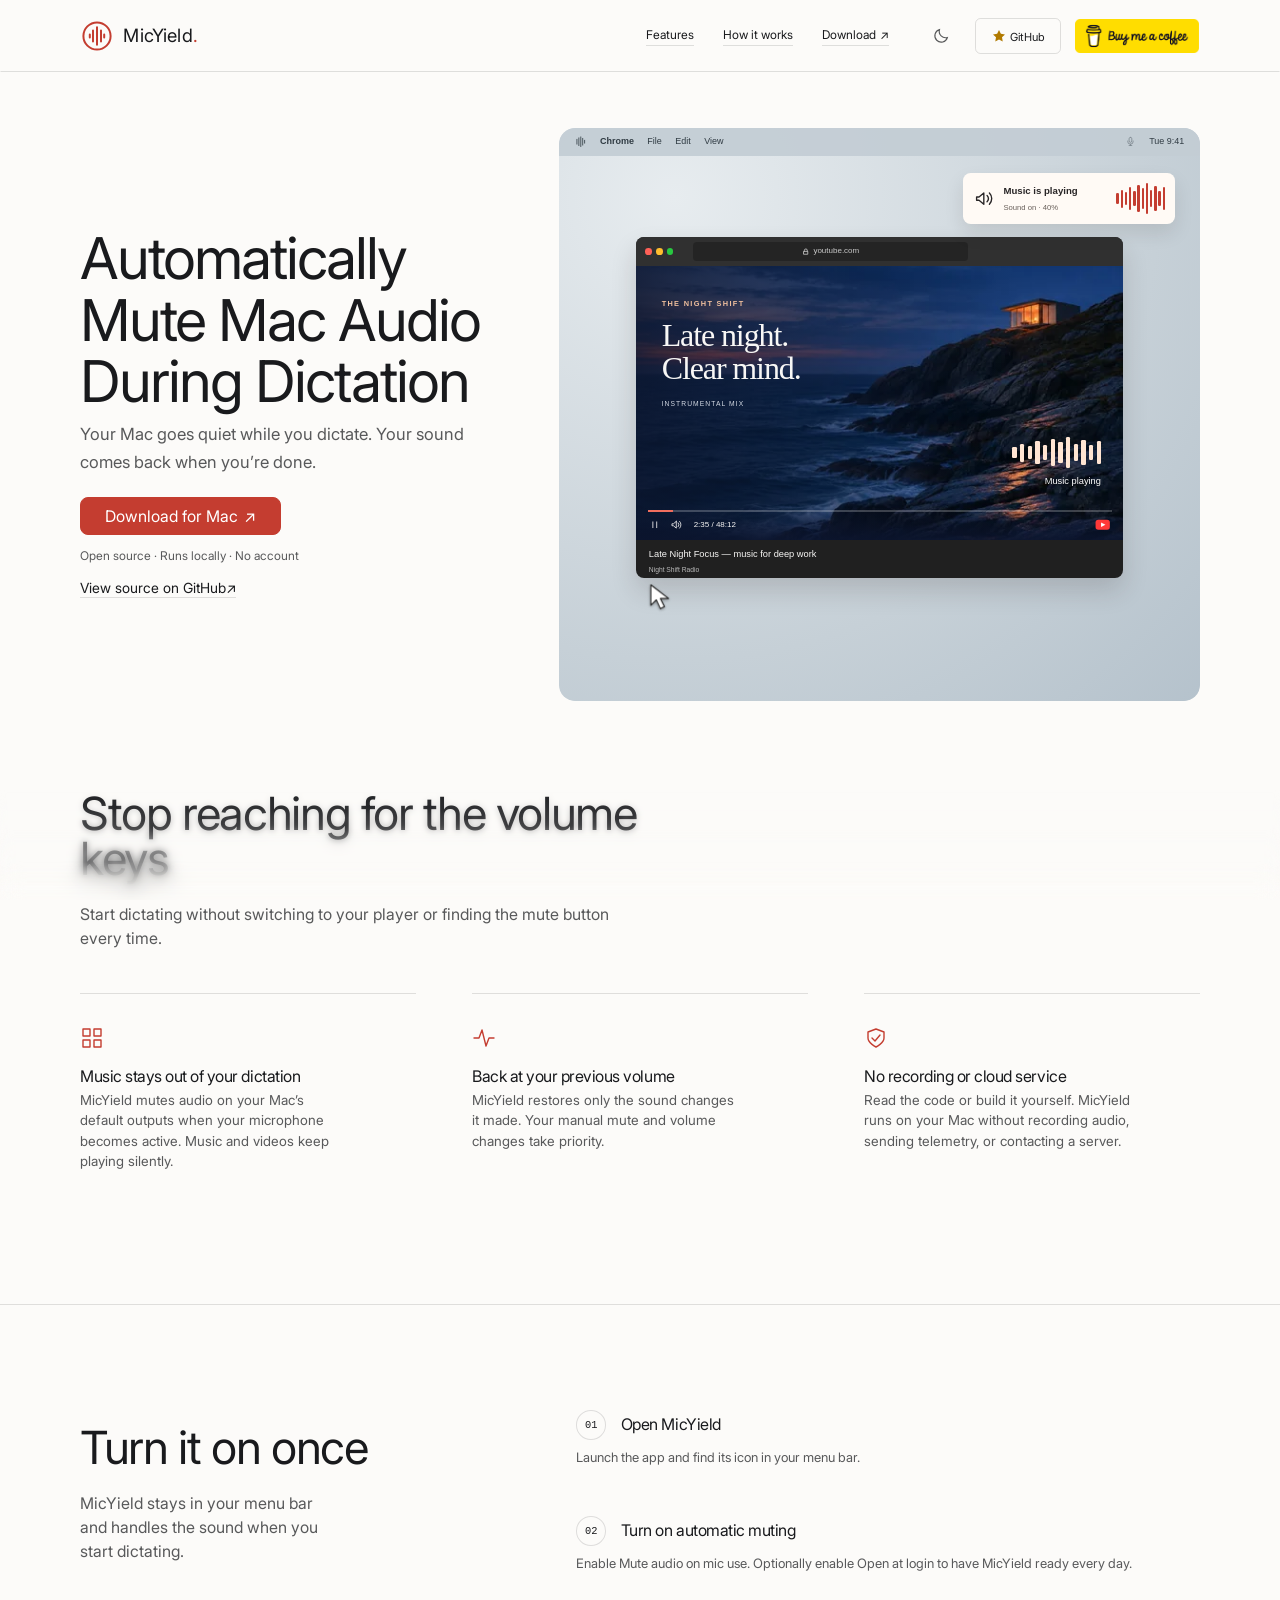
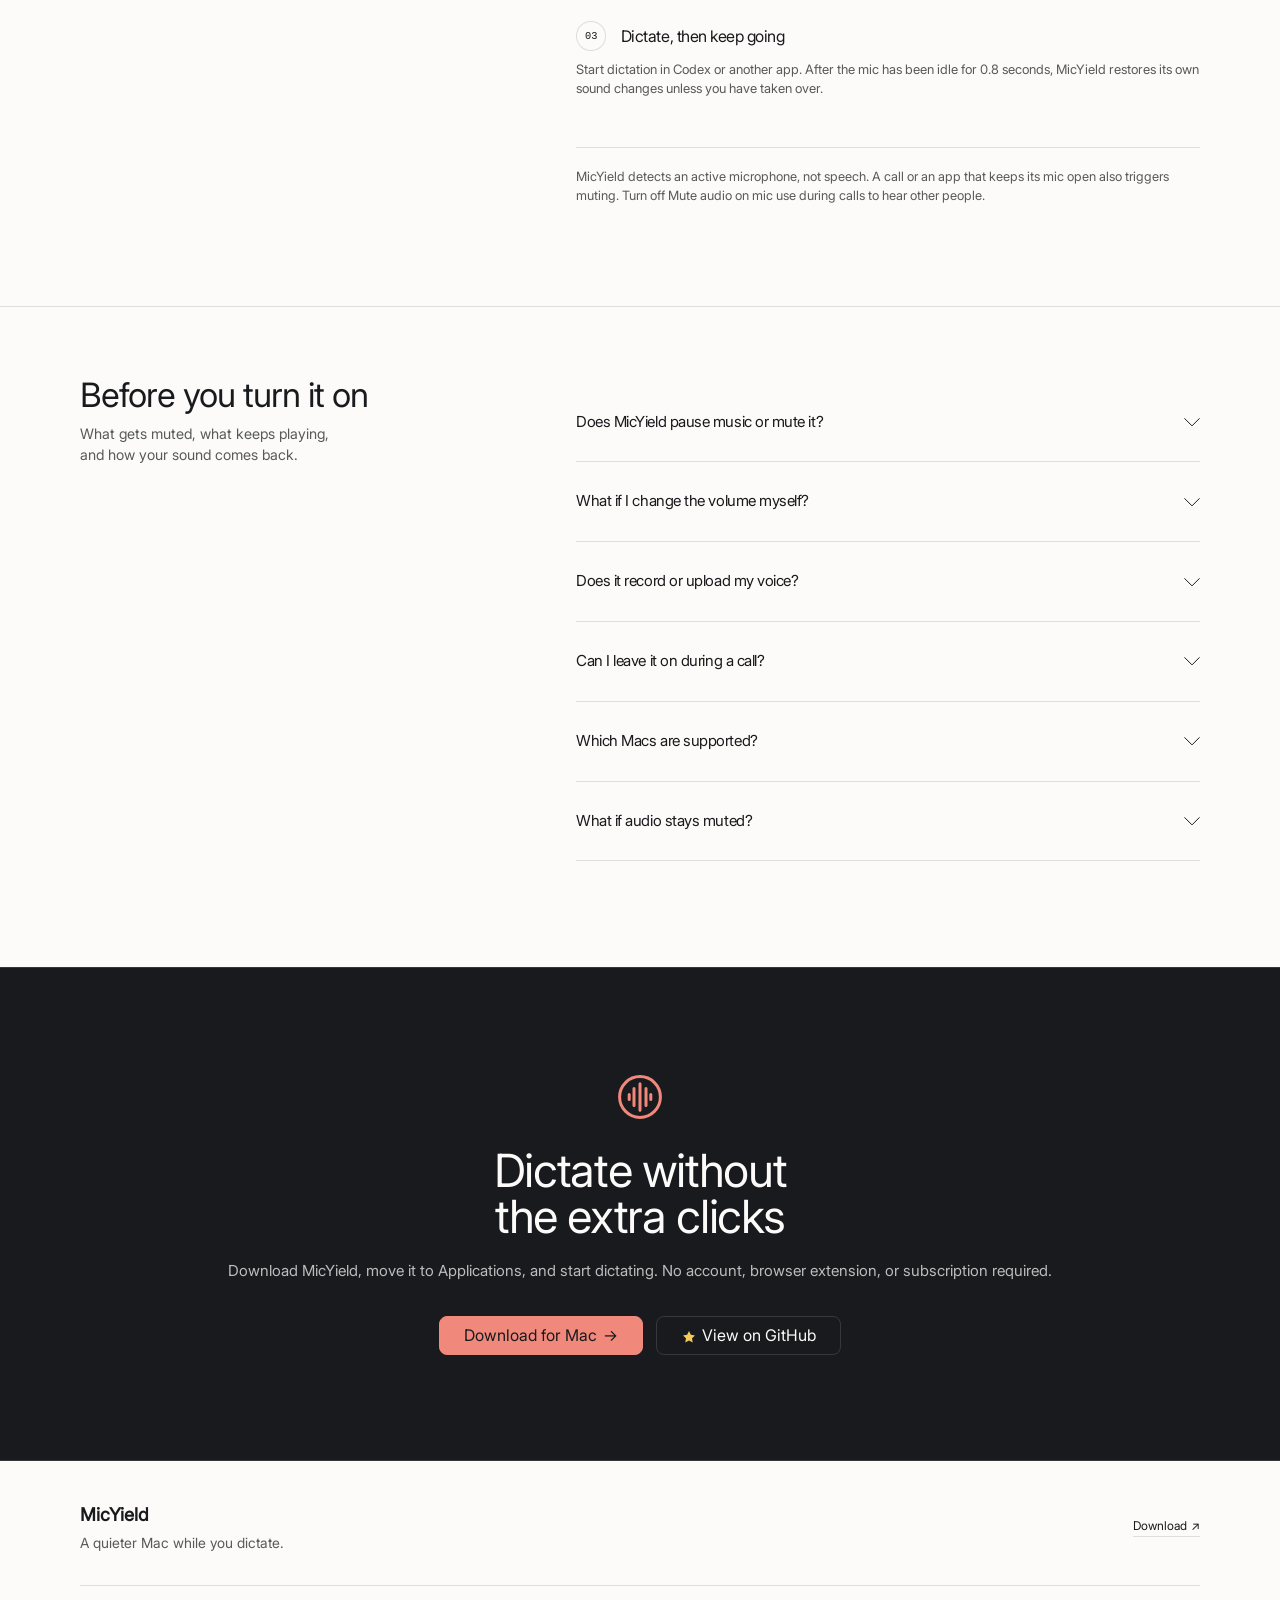
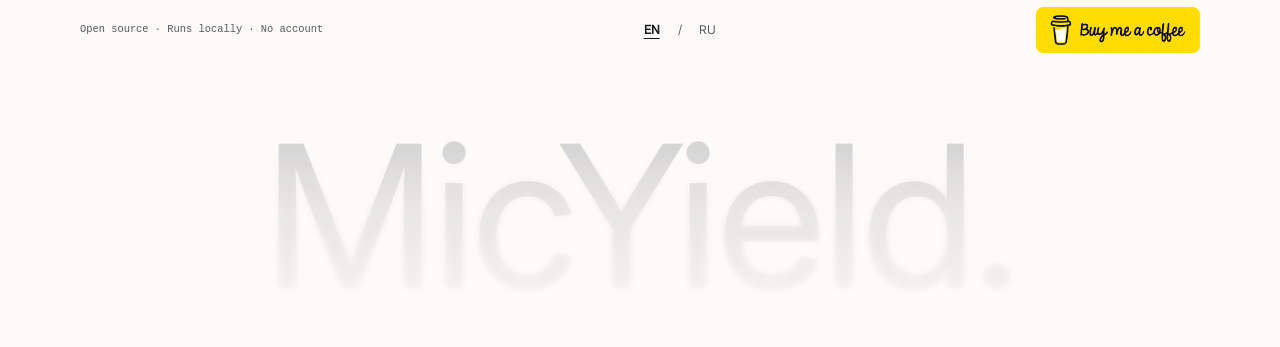
==== commit a7c53393: "Preserve local anchor links when selecting English" ====
--- a/index.html
+++ b/index.html
@@ -75,7 +75,11 @@
     )
       return;
     for (const link of document.querySelectorAll("a[href]")) {
-      if (link.dataset.localeChoice) continue;
+      if (
+        link.dataset.localeChoice ||
+        link.getAttribute("href")?.startsWith("#")
+      )
+        continue;
       let destination;
       try {
         destination = new URL(link.getAttribute("href"), current);
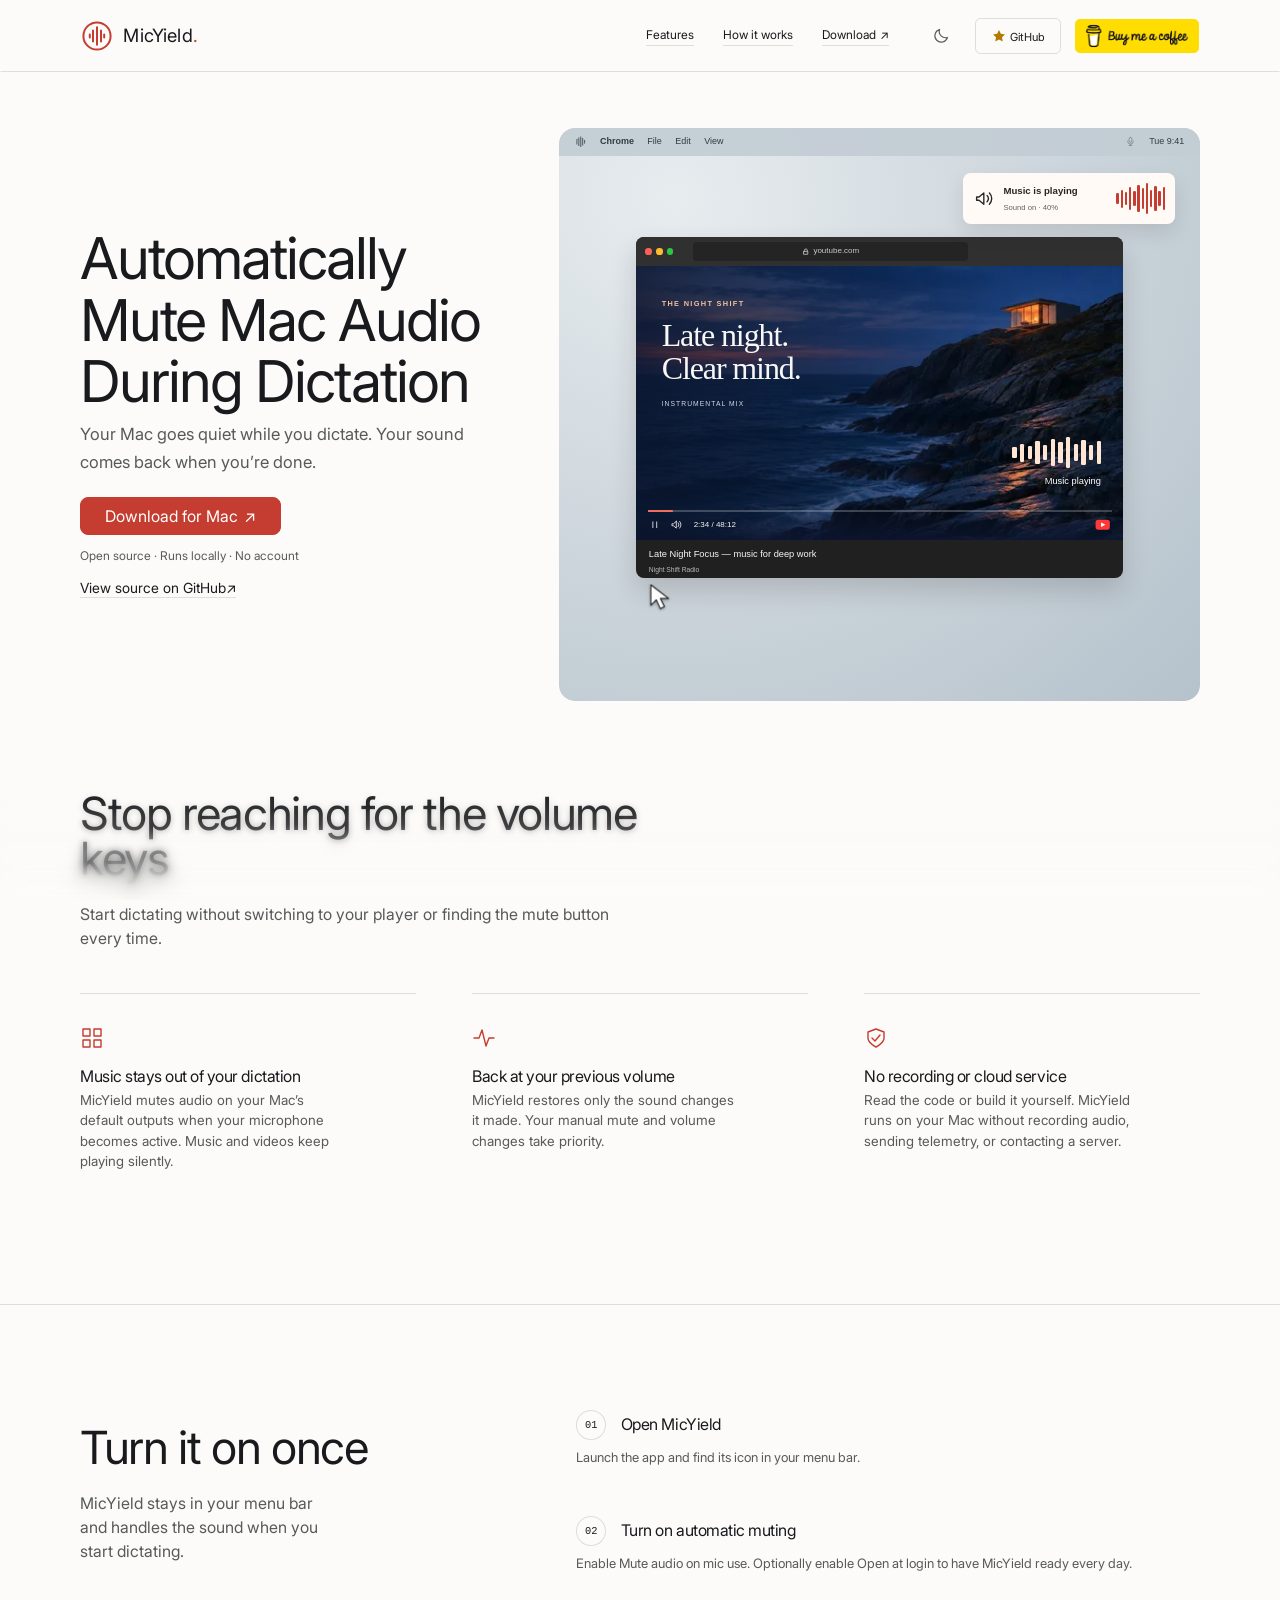
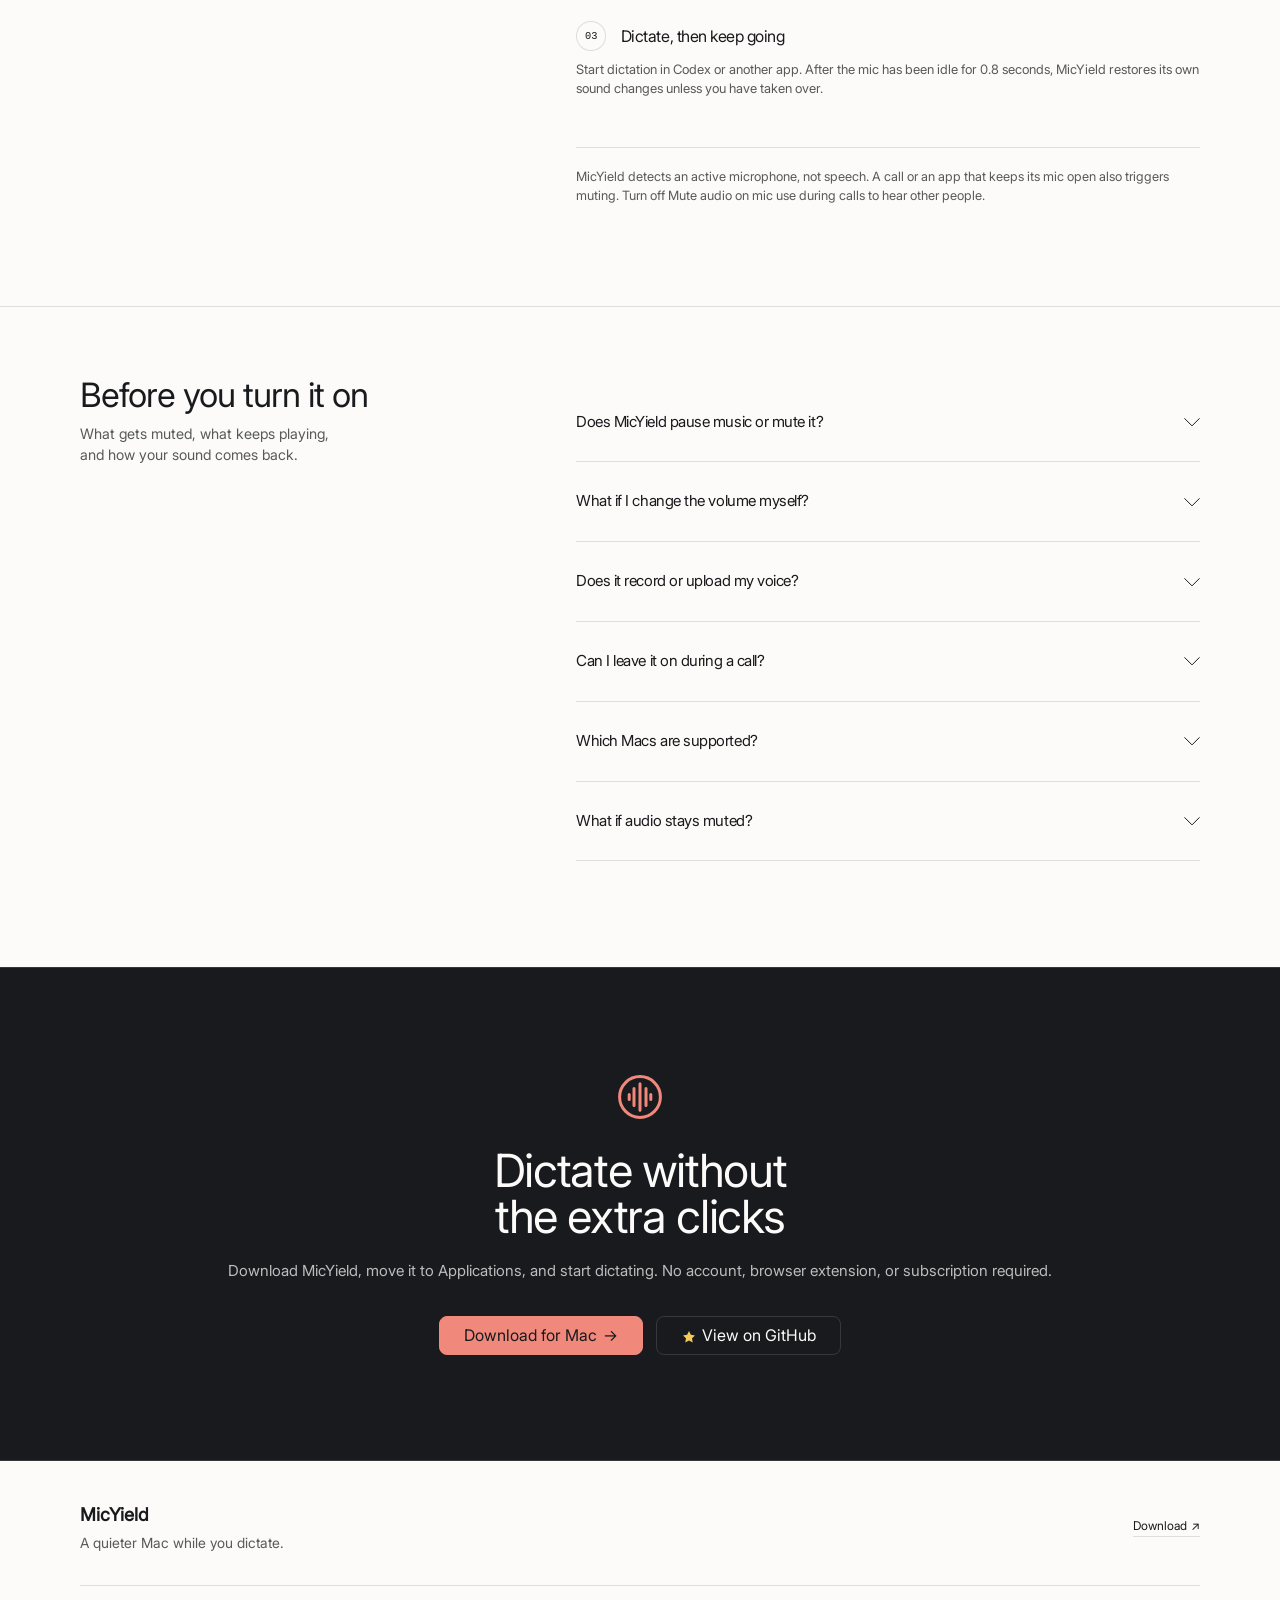
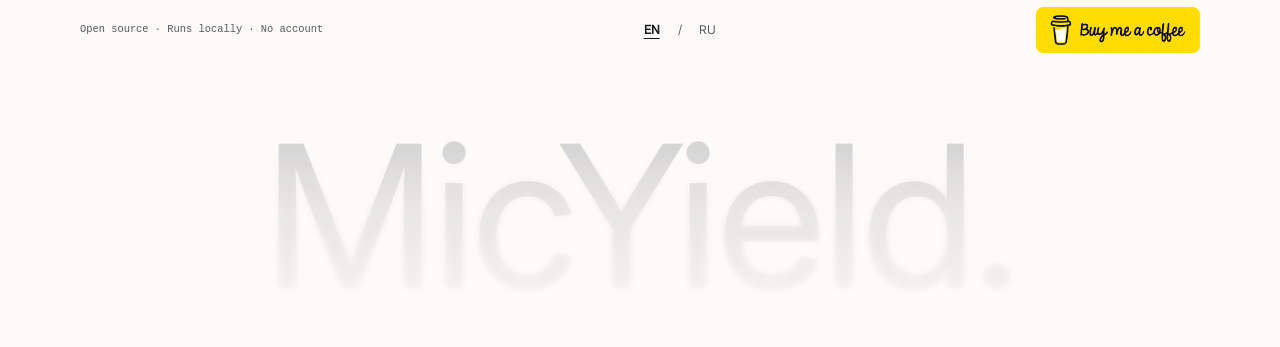
==== commit 406dd785: "Clarify Russian hero copy and prevent broken words" ====
--- a/index.html
+++ b/index.html
@@ -34,7 +34,7 @@
           document.documentElement.classList.add("theme-" + stored);
         }
       } catch {}
-    </script><link rel="stylesheet" href="/_astro/Heading.B1B6th6Y.css"><link rel="stylesheet" href="/_astro/ProjectHome.CzblEPBY.css"><style>@layer components{.layout{--_visual-ratio:3 / 2;--_alignment:start;--_column-count:1;column-gap:var(--site-gutter);row-gap:var(--space-8);grid-template-columns:repeat(var(--_column-count), minmax(0, 1fr));flex-direction:column;align-items:stretch;width:100%;display:flex}.layout>*{align-items:var(--_alignment,start);text-align:var(--_alignment,start);flex-direction:column;width:100%;max-width:100%;display:flex}.layout>:first-child{align-self:center}.layout>:last-child:not(:has(>:not(.image,.video,.overlay))){border-radius:var(--radius-small);aspect-ratio:var(--_visual-ratio);position:relative}.layout>:last-child:not(:has(>:not(.image,.video,.overlay)))>:is(.image,.video,.overlay){border-radius:inherit;width:100%;height:100%;position:absolute;inset:0}.layout.centered{--_alignment:center}.layout.auto-width{justify-content:space-between;align-items:end;row-gap:var(--space-6);flex-flow:wrap}.layout.auto-width>*{align-self:unset;width:auto}.layout.auto-width>:last-child{min-width:min(4rem,100%)}.layout.columns{column-gap:var(--section-space-small);display:grid}@media (min-width:64rem){.layout.columns{--_column-count:2}.layout.columns.reversed>:last-child{order:-1}}.layout.sticky-content{--_visual-ratio:1 / 1;display:grid}@media (min-width:64rem){.layout.sticky-content{--_column-count:2}.layout.sticky-content>:first-child{top:calc(var(--site-margin) + var(--nav-height));align-self:start;position:sticky}}.layout.sticky-visual{--_visual-ratio:1 / 1;display:grid}@media (min-width:64rem){.layout.sticky-visual{--_column-count:2}.layout.sticky-visual>:first-child{align-self:start}.layout.sticky-visual>:last-child{top:calc(var(--site-margin) + var(--nav-height));max-height:calc(100svh - var(--nav-height) - var(--site-margin) * 2);align-self:start;position:sticky}}.layout.breakout{flex-shrink:0;align-self:center;gap:0;width:100vw;display:grid}.layout.breakout>:first-child{width:var(--site-width);padding-block:var(--section-space-medium);margin-inline:auto}.layout.breakout>:last-child{border-radius:0}@media (min-width:64rem){.layout.breakout{--_column-count:2}.layout.breakout>:first-child{max-width:calc(var(--max-width-main) / 2)}.layout.breakout>:last-child{border-top-left-radius:var(--radius-small);border-bottom-left-radius:var(--radius-small)}.layout.breakout.reversed>:last-child{border-top-left-radius:0;border-bottom-left-radius:0;border-top-right-radius:var(--radius-small);border-bottom-right-radius:var(--radius-small);order:-1}}.layout.contain{background-color:var(--background-2);border-radius:var(--radius-main);gap:0;display:grid;position:relative;overflow:clip}.layout.contain>:first-child{padding:var(--space-6)}.layout.contain>:last-child{border-radius:0}@media (min-width:64rem){.layout.contain{--_column-count:2}.layout.contain.reversed>:last-child{order:-1}}.layout.card-layout{border-radius:var(--radius-main);justify-content:center;min-height:26rem;position:relative;overflow:clip}.layout.card-layout>:first-child{padding:var(--space-6);padding-block:var(--section-space-medium);padding-inline:var(--space-5);z-index:1;--_alignment:center;position:relative}.layout.card-layout>:last-child{width:100%;height:100%;opacity:calc(var(--_media-opacity,70) / 100);pointer-events:none;border-radius:0;position:absolute;inset:0}}
+    </script><link rel="stylesheet" href="/_astro/Heading.B1B6th6Y.css"><link rel="stylesheet" href="/_astro/ProjectHome.n_86F4gw.css"><style>@layer components{.layout{--_visual-ratio:3 / 2;--_alignment:start;--_column-count:1;column-gap:var(--site-gutter);row-gap:var(--space-8);grid-template-columns:repeat(var(--_column-count), minmax(0, 1fr));flex-direction:column;align-items:stretch;width:100%;display:flex}.layout>*{align-items:var(--_alignment,start);text-align:var(--_alignment,start);flex-direction:column;width:100%;max-width:100%;display:flex}.layout>:first-child{align-self:center}.layout>:last-child:not(:has(>:not(.image,.video,.overlay))){border-radius:var(--radius-small);aspect-ratio:var(--_visual-ratio);position:relative}.layout>:last-child:not(:has(>:not(.image,.video,.overlay)))>:is(.image,.video,.overlay){border-radius:inherit;width:100%;height:100%;position:absolute;inset:0}.layout.centered{--_alignment:center}.layout.auto-width{justify-content:space-between;align-items:end;row-gap:var(--space-6);flex-flow:wrap}.layout.auto-width>*{align-self:unset;width:auto}.layout.auto-width>:last-child{min-width:min(4rem,100%)}.layout.columns{column-gap:var(--section-space-small);display:grid}@media (min-width:64rem){.layout.columns{--_column-count:2}.layout.columns.reversed>:last-child{order:-1}}.layout.sticky-content{--_visual-ratio:1 / 1;display:grid}@media (min-width:64rem){.layout.sticky-content{--_column-count:2}.layout.sticky-content>:first-child{top:calc(var(--site-margin) + var(--nav-height));align-self:start;position:sticky}}.layout.sticky-visual{--_visual-ratio:1 / 1;display:grid}@media (min-width:64rem){.layout.sticky-visual{--_column-count:2}.layout.sticky-visual>:first-child{align-self:start}.layout.sticky-visual>:last-child{top:calc(var(--site-margin) + var(--nav-height));max-height:calc(100svh - var(--nav-height) - var(--site-margin) * 2);align-self:start;position:sticky}}.layout.breakout{flex-shrink:0;align-self:center;gap:0;width:100vw;display:grid}.layout.breakout>:first-child{width:var(--site-width);padding-block:var(--section-space-medium);margin-inline:auto}.layout.breakout>:last-child{border-radius:0}@media (min-width:64rem){.layout.breakout{--_column-count:2}.layout.breakout>:first-child{max-width:calc(var(--max-width-main) / 2)}.layout.breakout>:last-child{border-top-left-radius:var(--radius-small);border-bottom-left-radius:var(--radius-small)}.layout.breakout.reversed>:last-child{border-top-left-radius:0;border-bottom-left-radius:0;border-top-right-radius:var(--radius-small);border-bottom-right-radius:var(--radius-small);order:-1}}.layout.contain{background-color:var(--background-2);border-radius:var(--radius-main);gap:0;display:grid;position:relative;overflow:clip}.layout.contain>:first-child{padding:var(--space-6)}.layout.contain>:last-child{border-radius:0}@media (min-width:64rem){.layout.contain{--_column-count:2}.layout.contain.reversed>:last-child{order:-1}}.layout.card-layout{border-radius:var(--radius-main);justify-content:center;min-height:26rem;position:relative;overflow:clip}.layout.card-layout>:first-child{padding:var(--space-6);padding-block:var(--section-space-medium);padding-inline:var(--space-5);z-index:1;--_alignment:center;position:relative}.layout.card-layout>:last-child{width:100%;height:100%;opacity:calc(var(--_media-opacity,70) / 100);pointer-events:none;border-radius:0;position:absolute;inset:0}}
 </style><link rel="stylesheet" href="/_astro/RichText.DrKk6LuZ.css"></head><body><a href="#main" class="button_wrap skip-link"><span class="button_text text-style-trim">Skip to main content</span></a><header class="nav_wrap" data-locale="en"><div class="nav_inner"><a class="nav_logo" href="/" aria-label="MicYield home"><svg class="project-mark" viewBox="0 0 40 40" aria-hidden="true" fill="none" stroke="currentColor" stroke-width="2.5" stroke-linecap="round"><circle cx="20" cy="20" r="17"></circle><path d="M11 18v4m4-9v14m5-18v22m5-18v14m4-9v4"></path></svg><span>MicYield<span class="nav_logo_dot">.</span></span></a><nav class="nav_links" aria-label="Main"><a href="/#features" class="button_wrap link"><span class="button_text text-style-trim">Features</span></a><a href="/#get-started" class="button_wrap link"><span class="button_text text-style-trim">How it works</span></a><a href="/download/?start=1" class="button_wrap link"><span class="button_text text-style-trim">Download<span class="button_arrow up-right" aria-hidden="true">↗</span></span></a></nav><div class="nav_actions"><button class="nav_theme" type="button" aria-label="Switch to dark theme" data-theme-toggle hidden><svg class="nav_moon" width="18" height="18" viewBox="0 0 24 24" fill="none" stroke="currentColor" stroke-width="1.5" aria-hidden="true"><path d="M20.5 14a8.5 8.5 0 0 1-10.5-10.5A8.5 8.5 0 1 0 20.5 14Z"></path></svg><svg class="nav_sun" width="18" height="18" viewBox="0 0 24 24" fill="none" stroke="currentColor" stroke-width="1.5" stroke-linecap="round" aria-hidden="true"><circle cx="12" cy="12" r="4"></circle><path d="M12 2v2m0 16v2M2 12h2m16 0h2M5 5l1.5 1.5m11 11L19 19M5 19l1.5-1.5m11-11L19 5"></path></svg></button><a aria-label="View on GitHub" href="https://github.com/rrabochiy/MicYield" class="button_wrap secondary nav_github"><span class="button_text text-style-trim"><svg class="star_wrap" viewBox="0 0 24 24" fill="currentColor" stroke="none" stroke-width="1.6" stroke-linejoin="round" aria-hidden="true"><path d="m12 3 2.8 5.7 6.2.9-4.5 4.4 1.1 6.2-5.6-3-5.6 3 1.1-6.2L3 9.6l6.2-.9L12 3Z"></path></svg><span>GitHub</span></span></a><a class="nav_support" href="https://buymeacoffee.com/sosun" target="_blank" rel="noopener noreferrer" aria-label="Support MicYield on Buy Me a Coffee (opens in a new tab)"><img src="/images/buy-me-a-coffee.png" alt="Buy me a coffee" width="124" height="35"></a><button class="nav_menu" type="button" data-modal-open="mobile-navigation" aria-label="Open navigation" aria-controls="mobile-navigation" aria-expanded="false"><svg viewBox="0 0 24 24" width="24" height="24" fill="none" stroke="currentColor" stroke-width="1.5" stroke-linecap="round" aria-hidden="true"><path d="M4 7h16M4 12h16M4 17h16"></path></svg></button></div></div><dialog id="mobile-navigation" class="modal_wrap side-panel nav_drawer" aria-label="Navigation"><div class="modal_content"><button aria-label="Close" type="button" data-modal-close="true" class="button_wrap secondary close modal_close"><svg width="26" height="26" viewBox="0 0 26 26" fill="none" aria-hidden="true" class="icon small button_mark">
 <path d="M2 2L24.6274 24.6274" stroke="currentColor" vector-effect="non-scaling-stroke" style="stroke-width: var(--border-width)" />
 <path d="M2 25.0024L24.6274 2.375" stroke="currentColor" vector-effect="non-scaling-stroke" style="stroke-width: var(--border-width)" />
--- a/_astro/ProjectHome.n_86F4gw.css
+++ b/_astro/ProjectHome.n_86F4gw.css
@@ -0,0 +1 @@
+@layer components{.screencast_wrap{width:100%;min-width:0;margin:0;position:relative}.screencast_artboard{aspect-ratio:1.12;border-radius:1rem;position:relative;overflow:clip;container-type:inline-size}.screencast_desktop{color:#f8f7f5;isolation:isolate;background:radial-gradient(at 18% 12%,#e7ecef,#c6d0d7 65%,#b5c2cc);border-radius:2.2cqw;font-family:-apple-system,BlinkMacSystemFont,Segoe UI,sans-serif;position:absolute;inset:0;overflow:hidden}.screencast_desktop svg{fill:none;stroke:currentColor;stroke-width:1.7px;stroke-linecap:round;stroke-linejoin:round;flex:none;width:2.5cqw;height:2.5cqw}.screencast_menubar{color:#303b43;background:#c3cdd5e8;align-items:center;gap:2.1cqw;height:4.3cqw;padding-inline:2.5cqw;font-size:1.4cqw;display:flex}.screencast_menubar strong{font-weight:600}.screencast_system-mark svg{width:1.8cqw;height:2.1cqw}.screencast_menu-spacer{flex:1}.screencast_menubar .screencast_menu-mic{opacity:.5;width:1.7cqw;height:1.7cqw}.screencast_menu-time{font-variant-numeric:tabular-nums}.screencast_music{transform-origin:18% 25%;background:#202020;border-radius:1.25cqw;width:76cqw;position:absolute;top:17cqw;left:12cqw;overflow:hidden;box-shadow:0 2cqw 4cqw #251a1929}.screencast_windowbar{background:#303030;align-items:center;gap:3cqw;height:4.5cqw;padding-inline:1.4cqw;display:flex}.screencast_traffic{gap:.65cqw;display:inline-flex}.screencast_traffic i{background:#ff6057;border-radius:50%;width:1.05cqw;height:1.05cqw}.screencast_traffic i:nth-child(2){background:#ffbd2e}.screencast_traffic i:nth-child(3){background:#28c840}.screencast_address{color:#c9c9c9;background:#242424;border-radius:.6cqw;justify-content:center;align-items:center;gap:.6cqw;width:43cqw;height:2.9cqw;font-size:1.25cqw;display:flex}.screencast_address svg{width:1.2cqw;height:1.2cqw}.screencast_video{height:42.75cqw;position:relative;overflow:hidden}.screencast_video img{object-fit:cover;object-position:center 58%;width:100%;height:100%}.screencast_video-shade{background:linear-gradient(90deg,#0b152dd9,#0b152d00 80%);position:absolute;inset:0}.screencast_video-visualizer{color:#fff;text-shadow:0 .15cqw .5cqw #0009;flex-direction:column;align-items:flex-end;gap:1cqw;font-size:1.45cqw;font-weight:500;display:flex;position:absolute;bottom:8cqw;right:3.5cqw}.screencast_video-visualizer .screencast_music-bars{gap:.55cqw}.screencast_video-visualizer .screencast_music-bars i{background:#ffe5d2;width:.65cqw}.screencast_now-muted,[data-phase=dictating] .screencast_now-playing,[data-phase=restoring] .screencast_now-playing{display:none}[data-phase=dictating] .screencast_now-muted,[data-phase=restoring] .screencast_now-muted{display:block}.screencast_video-copy{flex-direction:column;display:flex;position:absolute;top:5cqw;left:4cqw}.screencast_video-copy>span{letter-spacing:.18em;color:#f1c09e;font-size:1.15cqw;font-weight:600}.screencast_video-copy strong{letter-spacing:-.035em;margin-top:1.5cqw;font-family:Georgia,serif;font-size:5cqw;font-weight:500;line-height:1.05}.screencast_video-copy small{letter-spacing:.16em;color:#d3d9e3;margin-top:2cqw;font-size:1.05cqw}.screencast_playerbar{background:linear-gradient(#0000,#0b142de6);align-items:center;gap:1.7cqw;height:5.2cqw;padding:.6cqw 2cqw 0;display:flex;position:absolute;inset:auto 0 0}.screencast_playerbar>svg{width:1.8cqw;height:1.8cqw}.screencast_playhead{background:#ffffff38;height:.32cqw;position:absolute;top:.5cqw;left:1.8cqw;right:1.8cqw}.screencast_playhead i{transform-origin:0;background:#f16e5e;width:100%;height:100%;display:block;transform:scaleX(.14)}.screencast_player-time{font-variant-numeric:tabular-nums;font-size:1.25cqw}.screencast_player-spacer{flex:1}.screencast_playerbar .screencast_youtube{width:2.4cqw}.screencast_youtube rect{fill:#ff3838;stroke:none}.screencast_youtube path{fill:#fff;stroke:none}.screencast_video-footer{flex-direction:column;gap:.5cqw;height:6cqw;padding:1.3cqw 2cqw;display:flex}.screencast_video-footer strong{font-size:1.45cqw;font-weight:500}.screencast_video-footer>span{color:#bababa;font-size:1.05cqw}.screencast_output{color:#282526;z-index:3;background:#fffaf5;border-radius:1.2cqw;align-items:center;gap:1.2cqw;width:33cqw;height:8cqw;padding:1.5cqw;display:flex;position:absolute;top:7cqw;right:4cqw;box-shadow:0 1.4cqw 3cqw #22170e1a}.screencast_output-icon{place-items:center;width:3.6cqw;height:3.6cqw;display:grid}.screencast_output-icon svg{width:3cqw;height:3cqw}.screencast_output>div:nth-child(2){white-space:nowrap;flex-direction:column;gap:.5cqw;display:flex}.screencast_output strong{font-size:1.5cqw;font-weight:600}.screencast_output>div:nth-child(2)>span{color:#69605b;font-size:1.2cqw}.screencast_music-bars{align-items:center;gap:.28cqw;height:4.9cqw;margin-left:auto;display:flex}.screencast_music-bars i{width:.38cqw;height:var(--bar-height);transform-origin:50%;animation:cast-music .65s ease-in-out var(--bar-delay) infinite alternate;background:#c43d30;border-radius:.2cqw}.screencast_codex{color:#f2f2f2;transform-origin:78% 95%;background:#242424;border-radius:1.4cqw;width:75cqw;height:47cqw;position:absolute;top:32cqw;left:21cqw;overflow:hidden;box-shadow:0 3cqw 6cqw #1c151738}.screencast_codex-titlebar{color:#cdcdcd;background:#2d2d2d;align-items:center;height:4cqw;padding-inline:1.3cqw;font-size:1.1cqw;display:flex}.screencast_codex-titlebar>span:nth-child(2){position:absolute;left:34cqw}.screencast_codex-titlebar .screencast_titlebar-plus{margin-left:auto;font-size:2cqw}.screencast_workspace{height:43cqw;display:flex}.screencast_sidebar{background:#202020;flex-direction:column;align-items:flex-start;gap:1.6cqw;width:19cqw;padding:2cqw 1.5cqw;display:flex}.screencast_codex-logo{align-items:center;gap:.9cqw;font-size:1.7cqw;font-weight:600;display:flex}.screencast_codex-logo svg{width:2cqw;height:2cqw}.screencast_new-thread,.screencast_project-name{align-items:center;gap:.7cqw;font-size:1.2cqw;display:flex}.screencast_new-thread svg,.screencast_project-name svg{width:1.5cqw;height:1.5cqw}.screencast_sidebar-label{letter-spacing:.06em;color:#a2a2a2;margin-top:1.3cqw;font-size:.85cqw}.screencast_thread{color:#b3b3b3;padding-left:2.2cqw;font-size:1.05cqw}.screencast_sidebar-bottom{color:#b8b8b8;align-items:center;gap:.7cqw;margin-top:auto;font-size:.85cqw;display:flex}.screencast_sidebar-bottom i{background:#83b296;border-radius:50%;width:.55cqw;height:.55cqw}.screencast_conversation{flex-direction:column;flex:1;min-width:0;padding:1.6cqw 2.5cqw 1.2cqw;display:flex}.screencast_conversation-top{color:#c9c9c9;justify-content:space-between;align-items:center;font-size:1.05cqw;display:flex}.screencast_conversation-top svg{width:1.4cqw;height:1.4cqw}.screencast_empty{flex-direction:column;flex:1;justify-content:center;align-items:center;gap:1.3cqw;padding-bottom:2cqw;display:flex}.screencast_empty>svg{width:3.8cqw;height:3.8cqw}.screencast_empty strong{letter-spacing:-.025em;font-size:2.25cqw;font-weight:500}.screencast_empty>span{color:#a9a9a9;font-size:1.15cqw}.screencast_composer{background:#343434;border-radius:1.6cqw;flex-direction:column;height:12.7cqw;padding:1.7cqw 1.9cqw 1.2cqw;display:flex;position:relative}.screencast_placeholder,.screencast_transcript{color:#bcbcbc;margin:0;font-size:1.5cqw;line-height:1.5}.screencast_transcript{color:#f4f4f4;display:none}.screencast_composer-tools{color:#dedede;align-items:center;gap:1.4cqw;margin-top:auto;font-size:1.15cqw;display:flex}.screencast_composer-tools>span:first-child{font-size:2.6cqw;font-weight:300;line-height:1}.screencast_composer-spacer{flex:1}.screencast_mic-target{color:#272727;background:#ececec;border-radius:50%;place-items:center;width:3.7cqw;height:3.7cqw;display:grid;position:relative}.screencast_mic-target>svg{grid-area:1/1;width:1.85cqw;height:1.85cqw}.screencast_mic-target .screencast_stop-icon{fill:currentColor;stroke:none;display:none}.screencast_click-ring{opacity:0;border:.18cqw solid #f1b2a8;border-radius:50%;position:absolute;inset:-.9cqw}.screencast_recording{align-items:center;gap:1.2cqw;height:5.1cqw;padding-inline:.5cqw;display:none}.screencast_recording-dot{background:#fa8d80;border-radius:50%;width:.7cqw;height:.7cqw}.screencast_voice-bars{flex:1;justify-content:center;align-items:center;gap:.43cqw;height:4.4cqw;display:flex}.screencast_voice-bars i{width:.35cqw;height:var(--voice-height);animation:cast-voice .43s ease-in-out var(--voice-delay) infinite alternate;background:#f0a298;border-radius:.25cqw}.screencast_record-time{color:#dfb7b1;font-variant-numeric:tabular-nums;font-size:1.25cqw}.screencast_branch{color:#b9b9b9;align-items:center;gap:.5cqw;margin-top:1.3cqw;font-size:.85cqw;display:flex}.screencast_branch>svg{width:1.2cqw;height:1.2cqw}.screencast_branch>span{margin-left:auto}.screencast_notice{z-index:4;color:#2e2523;opacity:0;background:#fffaf5;border-radius:1.2cqw;align-items:center;gap:1.2cqw;width:34cqw;min-height:7cqw;padding:1.25cqw 1.5cqw;display:flex;position:absolute;top:23cqw;left:9cqw;box-shadow:0 1.5cqw 4cqw #24150c29}.screencast_notice-mark{color:#fff;background:#c43d30;border-radius:1.1cqw;place-items:center;width:4cqw;height:4cqw;display:grid}.screencast_notice-mark svg{width:2.7cqw;height:2.7cqw}.screencast_notice>div{flex-direction:column;gap:.5cqw;display:flex}.screencast_notice strong{font-size:1.3cqw;font-weight:600}.screencast_notice>div>span{white-space:nowrap;font-size:1.35cqw}.screencast_notice .screencast_notice-check{color:#c43d30;width:2cqw;height:2cqw;margin-left:auto}.screencast_cursor{z-index:6;pointer-events:none;filter:drop-shadow(0 .3cqw .22cqw #0005);transform-origin:10% 8%;width:3.4cqw;height:4.3cqw;position:absolute;top:0;left:0}.screencast_cursor svg{fill:#fff;stroke:#242424;stroke-width:1.6px;stroke-linecap:round;stroke-linejoin:round;width:100%;height:100%}.screencast_sound-cross{opacity:0}.screencast_controls{color:#303b43;opacity:0;background:#edf1f4e8;border-radius:.5rem;flex:none;gap:.125rem;transition:opacity .18s;display:flex;position:absolute;bottom:.5rem;right:.5rem}.screencast_wrap:hover .screencast_controls,.screencast_controls:focus-within{opacity:1}@media (hover:none){.screencast_controls{opacity:1}}@media (prefers-reduced-motion:reduce){.screencast_controls{transition:none}}.screencast_controls[hidden]{display:none}.screencast_controls button{color:#303b43;cursor:pointer;border-radius:.5rem;place-items:center;width:2.75rem;height:2.75rem;display:grid}.screencast_controls button:hover{color:#1e2c35;background:#d5dfe7}.screencast_controls button:focus-visible{outline:.125rem solid var(--brand-500);outline-offset:.125rem}.screencast_controls svg{fill:none;stroke:currentColor;stroke-width:1.7px;stroke-linecap:round;stroke-linejoin:round;grid-area:1/1;width:1.1rem;height:1.1rem}.screencast_pause-control{display:none}[data-playing=true] .screencast_pause-control{display:block}[data-playing=true] .screencast_play-control{display:none}.screencast_accessible{clip-path:inset(50%);white-space:nowrap;width:.0625rem;height:.0625rem;position:absolute;overflow:hidden}[data-phase=dictating] .screencast_menu-mic{opacity:1;color:#a54a2f}[data-phase=dictating] .screencast_placeholder,[data-phase=restoring] .screencast_placeholder,[data-phase=restored] .screencast_placeholder{display:none}[data-phase=dictating] .screencast_recording{display:flex}[data-phase=dictating] .screencast_mic-icon{display:none}[data-phase=dictating] .screencast_mic-target{background:#eab5ad}[data-phase=dictating] .screencast_mic-target .screencast_stop-icon,[data-phase=restoring] .screencast_transcript,[data-phase=restored] .screencast_transcript{display:block}[data-phase=dictating] .screencast_sound-waves,[data-phase=restoring] .screencast_sound-waves{opacity:0}[data-phase=dictating] .screencast_sound-cross,[data-phase=restoring] .screencast_sound-cross{opacity:1}[data-phase=dictating] .screencast_output .screencast_music-bars i,[data-phase=restoring] .screencast_output .screencast_music-bars i{background:#8d847e;animation:none;transform:scaleY(.08)}[data-playing=false] .screencast_music-bars i,[data-playing=false] .screencast_voice-bars i{animation-play-state:paused}@keyframes cast-music{to{transform:scaleY(.35)}}@keyframes cast-voice{to{transform:scaleY(.28)}}@media (prefers-reduced-motion:reduce){.screencast_music-bars i,.screencast_voice-bars i{animation:none}}.project-hero_wrap{overflow:clip}.project-hero_grid{grid-template-columns:minmax(0,.8fr) minmax(0,1.2fr);align-items:center;gap:clamp(2rem,4vw,4rem);padding-top:3.5rem;display:grid}.project-hero_content{min-width:0;padding-block:1rem}.project-hero_heading{letter-spacing:-.035em;text-wrap:balance;overflow-wrap:normal;word-break:normal;-webkit-hyphens:none;hyphens:none;margin:0 0 1.5rem;font-size:clamp(2.75rem,4.5vw,4.1rem);line-height:1.07}.project-hero_heading:lang(ru){margin-bottom:2rem}.project-hero_heading em{color:var(--brand-500);font-family:var(--accent-family);letter-spacing:-.035em;font-style:italic;font-weight:400}.project-hero_intro{max-width:43ch;color:var(--text-2);margin:0;font-size:1.05rem;line-height:1.65}.project-hero_intro:lang(ru){font-size:1.1875rem;line-height:1.65}.project-hero_content:lang(ru) .button-wrapper{margin-top:2.25rem}.project-hero_content .button-wrapper{justify-content:flex-start;margin-top:1.75rem}.project-hero_license{color:var(--text-2);margin:1rem 0 0;font-size:.75rem;line-height:1.5}.project-hero_source{margin:1.3rem 0 0;font-size:.875rem}.project-hero_source a{text-underline-offset:.25em;text-decoration:underline;-webkit-text-decoration-color:var(--border);text-decoration-color:var(--border)}.project-hero_source a:hover{text-decoration-color:currentColor}@media not (min-width:62rem){.project-hero_grid{grid-template-columns:1fr;gap:2rem;max-width:40rem;margin-inline:auto;padding-top:2rem}.project-hero_heading{font-size:clamp(2.4rem,7.5vw,3.5rem)}.project-hero_content{padding:0}}@media not (min-width:30rem){.project-hero_intro{font-size:1rem}.project-hero_intro:lang(ru){font-size:1.0625rem}.project-hero_content .button-wrapper{margin-top:1.3rem}.project-hero_content:lang(ru) .button-wrapper{margin-top:2rem}}.sso-flow_wrap{width:100%}.sso-flow_wrap .sso-flow_artboard{aspect-ratio:100/59;isolation:isolate;cursor:pointer;position:relative;container-type:inline-size}.sso-flow_wrap .sso-flow_artboard:focus-visible{outline-offset:calc(var(--focus-offset) * -1);border-radius:.6rem}.sso-flow_wrap .sso-flow_paths{width:100%;height:auto;stroke:var(--border);stroke-width:.25px;position:absolute;inset:0}.sso-flow_wrap .sso-flow_provider{font:1.6cqw var(--font-code);letter-spacing:.12em;color:var(--brand-500);position:absolute;top:4cqw;left:29cqw}.sso-flow_wrap .sso-flow_provider span{color:var(--text-2);letter-spacing:0;margin-left:2cqw}.sso-flow_wrap .sso-flow_node{z-index:2;border:var(--border-width) solid var(--border);background:var(--background-2);border-radius:2cqw;flex-direction:column;justify-content:center;gap:.9cqw;width:18cqw;height:15cqw;padding:2cqw;transition:border-color .35s,background .35s,box-shadow .35s;display:flex;position:absolute}.sso-flow_wrap .sso-flow_node strong{font-size:2.4cqw;font-weight:500}.sso-flow_wrap .sso-flow_node small{font:1.65cqw var(--font-code);color:var(--text-2)}.sso-flow_wrap .sso-flow_node.user{top:31.5cqw;left:5cqw}.sso-flow_wrap .sso-flow_node.login{top:9cqw;left:29cqw}.sso-flow_wrap .sso-flow_node.consent{top:9cqw;left:59cqw}.sso-flow_wrap .sso-flow_node.app{top:31.5cqw;left:77cqw}.sso-flow_wrap .sso-flow_symbol{color:var(--brand-500);font-size:3.3cqw;line-height:1}.sso-flow_wrap .sso-flow_field{background:var(--border);border-radius:1cqw;width:100%;height:.6cqw;display:block}.sso-flow_wrap .sso-flow_field.short{width:65%}.sso-flow_wrap .sso-flow_allow{color:var(--brand-500);font-size:1.65cqw}.sso-flow_wrap .sso-flow_app-status{color:var(--brand-500);opacity:0;font-size:1.65cqw;transition:opacity .3s}.sso-flow_wrap .sso-flow_signal{z-index:1;background:var(--brand-500);width:1.25cqw;height:1.25cqw;box-shadow:0 0 2cqw color-mix(in srgb, var(--brand-500) 45%, transparent);opacity:0;border-radius:50%;position:absolute;top:0;left:0;transform:translate(14cqw,39cqw)translate(-50%,-50%)}.sso-flow_wrap .sso-flow_access{background:var(--background-2);font:1.8cqw var(--font-code);color:var(--brand-500);opacity:0;padding-inline:2cqw;transition:opacity .3s;position:absolute;top:50.5cqw;left:35cqw}.sso-flow_wrap.playing .sso-flow_signal{opacity:1;animation:8s linear forwards sso-journey}.sso-flow_wrap[data-step=login] .login,.sso-flow_wrap[data-step=consent] .consent,.sso-flow_wrap[data-step=app] .app,.sso-flow_wrap[data-step=access] :is(.user,.app){border-color:var(--brand-500);background:color-mix(in srgb, var(--brand-500) 9%, var(--background-2));box-shadow:0 0 4cqw color-mix(in srgb, var(--brand-500) 8%, transparent)}.sso-flow_wrap[data-step=access] .sso-flow_access,.sso-flow_wrap[data-step=access] .sso-flow_app-status,.sso-flow_wrap[data-step=app] .sso-flow_app-status{opacity:1}.sso-flow_wrap .sso-flow_caption{text-align:center;color:var(--text-2);justify-content:center;align-items:center;gap:.75rem;padding:0 1.25rem 1rem;font-size:.625rem;display:flex}@media (prefers-reduced-motion:reduce){.sso-flow_wrap *,.sso-flow_wrap .sso-flow_node{transition:none!important;animation:none!important}}@keyframes sso-journey{0%{transform:translate(14cqw,39cqw)}12%{transform:translate(14cqw,15cqw)}25%{transform:translate(38cqw,15cqw)}45%{transform:translate(68cqw,15cqw)}55%{transform:translate(68cqw,39cqw)}65%{transform:translate(86cqw,39cqw)}75%{transform:translate(86cqw,52cqw)}92%{transform:translate(14cqw,52cqw)}to{transform:translate(14cqw,39cqw)}}.browser-frame_wrap{border:var(--border-width) solid color-mix(in srgb, var(--text) 18%, transparent);background:color-mix(in srgb, var(--background-2) 55%, transparent);-webkit-backdrop-filter:blur(1.3rem)saturate(1.3);backdrop-filter:blur(1.3rem)saturate(1.3);width:100%;box-shadow:inset 0 .0625rem 0 color-mix(in srgb, var(--text) 10%, transparent), 0 2rem 5rem -.8rem color-mix(in srgb, var(--brand-500) 13%, transparent);border-radius:1.5rem;padding:.7rem}.browser-frame_wrap .browser-frame_content{border:var(--border-width) solid var(--border);border-radius:.85rem;overflow:hidden}.browser-frame_wrap .browser-frame_toolbar{height:2.5rem;color:var(--text-2);grid-template-columns:1fr minmax(0,40%) 1fr;align-items:center;gap:.75rem;padding:0 .35rem .65rem;display:grid}.browser-frame_wrap .browser-frame_dots{gap:.35rem;display:flex}.browser-frame_wrap .browser-frame_dots i{background:color-mix(in srgb, var(--text-2) 45%, transparent);border-radius:50%;width:.6rem;height:.6rem}.browser-frame_wrap .browser-frame_address{text-overflow:ellipsis;white-space:nowrap;text-align:center;font:.65rem var(--font-code);background:color-mix(in srgb, var(--background) 60%, transparent);border-radius:.4rem;padding:.35rem .5rem;overflow:hidden}.browser-frame_wrap .browser-frame_action{justify-self:end}.browser-frame_wrap.safari{border-radius:.9rem;padding:.35rem}.browser-frame_wrap.safari .browser-frame_content{border-radius:.55rem}.browser-frame_wrap.safari .browser-frame_toolbar{height:2rem;padding:0 .45rem .35rem}.browser-frame_wrap.safari .browser-frame_dots i:first-child{background:#ff5f57}.browser-frame_wrap.safari .browser-frame_dots i:nth-child(2){background:#febc2e}.browser-frame_wrap.safari .browser-frame_dots i:nth-child(3){background:#28c840}@media not (min-width:48rem){.browser-frame_wrap{border-radius:1rem;padding:.4rem}.browser-frame_wrap .browser-frame_content{border-radius:.6rem}.browser-frame_wrap .browser-frame_toolbar{height:2rem;padding-bottom:.4rem}.browser-frame_wrap .browser-frame_address{font-size:.5rem}}.theme-image_wrap{border-radius:inherit;width:100%;overflow:hidden}.theme-image_wrap .theme-image_view{aspect-ratio:var(--image-ratio);position:relative;overflow:hidden}.theme-image_wrap .theme-image_asset{width:var(--image-width);max-width:none;height:auto;left:var(--image-left);top:var(--image-top);position:absolute}.theme-image_wrap .theme-image_view.light,:root:not(.theme-dark) .theme-image_wrap.paired .theme-image_view.dark{display:none}:root:not(.theme-dark) .theme-image_wrap.paired .theme-image_view.light{display:block}.project-highlights_wrap{width:100%}.project-highlights_wrap .project-highlights_row{grid-template-columns:1fr 1fr;gap:5rem;padding-block:3rem}.project-highlights_wrap .project-highlights_row:first-child{padding-top:0}.project-highlights_wrap .project-highlights_row:last-child{padding-bottom:0}.project-highlights_wrap .project-highlights_label{font:.625rem var(--font-code);letter-spacing:.1em;color:var(--brand-500)}.project-highlights_wrap .heading{white-space:pre-line;margin-top:1.2rem;font-size:clamp(2rem,3.5vw,3rem);line-height:1.13}.project-highlights_wrap .text{color:var(--text-2);max-width:43ch;font-size:.9rem}.project-highlights_wrap .project-highlights_visual{aspect-ratio:1.65;background:var(--background-2);border:var(--border-width) solid var(--border);border-radius:.6rem;justify-content:center;width:100%;display:flex;overflow:hidden;container-type:inline-size}.project-highlights_wrap .project-highlights_visual.flow{aspect-ratio:auto}.project-highlights_wrap .project-highlights_visual.screenshot{aspect-ratio:auto;background:0 0;border:0;overflow:visible}.project-highlights_wrap .project-highlights_screenshot{border-radius:.7rem;width:100%;height:auto}.project-highlights_wrap .project-highlights_visual svg{width:100%}.project-highlights_wrap .project-highlights_roles{background:var(--background);border:var(--border-width) solid var(--border);width:85cqw;box-shadow:0 2cqw 5cqw color-mix(in srgb, var(--text) 4%, transparent);border-radius:1.2cqw;margin:auto;padding:2.5cqw;font-size:2.25cqw}.project-highlights_wrap .project-highlights_roles>div{border-bottom:var(--border-width) solid var(--border);justify-content:space-between;padding:2.5cqw 1cqw;display:flex}.project-highlights_wrap .project-highlights_roles>div:nth-child(2){font:1.8cqw var(--font-code);color:var(--text-2)}.project-highlights_wrap .project-highlights_rolehead{font-weight:500}.project-highlights_wrap .project-highlights_rolehead>:last-child{color:var(--text-2);font-size:2cqw;font-weight:400}.project-highlights_wrap .project-highlights_roles b{border:var(--border-width) solid var(--border);border-radius:.8cqw;padding:.3cqw 1.5cqw;font-size:1.8cqw;font-weight:400}.project-highlights_wrap .project-highlights_roles footer{color:var(--text-2);padding:2.5cqw 1cqw 0;font-size:1.75cqw}@media not (min-width:64rem){.project-highlights_wrap .project-highlights_row{grid-template-columns:1fr;gap:2rem}}.project-features_wrap{width:100%}.project-features_wrap .project-features_label{font:.65rem var(--font-code);letter-spacing:.12em;color:var(--brand-500)}.project-features_wrap .project-features_heading{white-space:pre-line;max-width:22ch;margin-top:1.2rem}.project-features_wrap .project-features_intro{color:var(--text-2)}.project-features_wrap .project-features_list{grid-template-columns:repeat(3,minmax(0,1fr));gap:0 3.5rem;margin-top:3rem}.project-features_wrap .project-features_item{border-top:var(--border-width) solid var(--border);padding-block:2rem}.project-features_wrap .project-features_item svg{width:1.5rem;height:1.5rem;color:var(--brand-500);margin-bottom:1.3rem}.project-features_wrap .project-features_item .heading{margin:0 0 .75rem;font-size:1rem}.project-features_wrap .project-features_item .text{color:var(--text-2);max-width:34ch;margin:0;font-size:.85rem}@media (hover:hover) and (prefers-reduced-motion:no-preference){.project-features_wrap .project-features_item svg{transform-origin:50%;transition:transform .35s cubic-bezier(.2,.8,.2,1)}.project-features_wrap .project-features_item:hover svg{transform:translateY(-.3rem)rotate(-8deg)scale(1.12)}.project-features_wrap .project-features_item:nth-child(2n):hover svg{transform:translateY(-.3rem)rotate(8deg)scale(1.12)}}@media not (min-width:48rem){.project-features_wrap .project-features_list{grid-template-columns:1fr;gap:0;margin-top:1.5rem}.project-features_wrap .project-features_item{padding-block:1.5rem}}.command_wrap{--astro-code-foreground:var(--text);--astro-code-background:transparent;--astro-code-token-function:var(--brand-500);--astro-code-token-string:var(--success);--astro-code-token-keyword:var(--brand-500);--astro-code-token-parameter:var(--text-2);--astro-code-token-constant:var(--brand-500);--astro-code-token-punctuation:var(--text-2);--astro-code-token-comment:var(--text-2);border:var(--border-width) solid var(--border);border-radius:var(--radius-small);background:color-mix(in srgb, var(--background) 52%, transparent);-webkit-backdrop-filter:blur(1.2rem)saturate(1.35);backdrop-filter:blur(1.2rem)saturate(1.35);width:100%;box-shadow:inset 0 .0625rem 0 color-mix(in srgb, var(--text) 9%, transparent), 0 .75rem 2rem color-mix(in srgb, var(--text) 4%, transparent);text-align:left;align-items:center;gap:1rem;padding:.65rem .7rem .65rem 1.25rem;display:flex;position:relative}.command_wrap .command_prompt{color:var(--text-2);font-family:var(--font-code)}.command_wrap .command_source{white-space:normal}.command_wrap .command_source code{white-space:pre;display:block}.command_wrap .command_source{min-width:0;font:.8125rem/1.8 var(--font-code);flex:1;padding-block:.25rem;overflow:auto}.command_wrap .command_copy{background:var(--background-2);width:2.5rem;height:2.5rem;color:var(--text-2);border-color:#0000;flex-shrink:0;padding:0;position:relative}.command_wrap .command_copy:hover:not(:disabled){background:var(--background-3);color:var(--text);border-color:#0000}.command_wrap .command_icon{width:1.1rem;height:1.1rem;margin:auto;transition:opacity .22s,transform .28s cubic-bezier(.2,.8,.2,1);position:absolute;inset:0}.command_wrap .command_check-icon{opacity:0;color:var(--success);transform:scale(.6)rotate(-20deg)}.command_wrap .command_copy.copied .command_copy-icon{opacity:0;transform:scale(.6)rotate(20deg)}.command_wrap .command_copy.copied .command_check-icon{opacity:1;transform:scale(1)rotate(0)}@media not (min-width:48rem){.command_wrap{gap:.5rem;padding-left:.75rem}.command_wrap .command_source{font-size:.6875rem}}.project-setup_wrap.layout.sticky-content{grid-template-columns:minmax(0,.8fr) minmax(0,1.2fr)}.project-setup_wrap.layout.sticky-content>*{min-width:0}.project-setup_wrap.layout.sticky-content{gap:5rem}.project-setup_wrap.layout.sticky-content .project-setup_label{font:.65rem var(--font-code);letter-spacing:.12em;color:var(--brand-500)}.project-setup_wrap.layout.sticky-content .heading{max-width:12ch;margin-top:1.2rem}.project-setup_wrap.layout.sticky-content .project-setup_intro{color:var(--text-2);max-width:31ch}.project-setup_wrap.layout.sticky-content .project-setup_link{margin-top:2rem;font-size:.8125rem}.project-setup_wrap.layout.sticky-content .project-setup_steps{width:100%;padding:0;list-style:none}.project-setup_wrap.layout.sticky-content .project-setup_item{padding-bottom:2.3rem}.project-setup_wrap.layout.sticky-content .project-setup_title{align-items:center;gap:.9rem;display:flex}.project-setup_wrap.layout.sticky-content .project-setup_item:is(:hover,:focus-within) .project-setup_title>span{color:var(--brand-500);border-color:var(--brand-500);background:color-mix(in srgb, var(--brand-500) 15%, transparent);box-shadow:0 0 1rem color-mix(in srgb, var(--brand-500) 25%, transparent)}.project-setup_wrap.layout.sticky-content .project-setup_title>span{font:.65rem var(--font-code);border:var(--border-width) solid var(--border);border-radius:50%;padding:.5rem;transition:color .3s,border-color .3s,background .3s,box-shadow .3s}.project-setup_wrap.layout.sticky-content .project-setup_title .heading{max-width:none;margin:0;font-size:1rem}.project-setup_wrap.layout.sticky-content .project-setup_item .text{color:var(--text-2);margin-block:.8rem 1rem;font-size:.8125rem}.project-setup_wrap.layout.sticky-content .project-setup_note{color:var(--text-2);border-top:var(--border-width) solid var(--border);margin:0;padding-top:1.5rem;font-size:.8rem}@media not (min-width:64rem){.project-setup_wrap.layout.sticky-content{grid-template-columns:minmax(0,1fr);gap:2.5rem}}.project-integrations_wrap{width:100%}.project-integrations_wrap .project-integrations_label{font:.65rem var(--font-code);letter-spacing:.12em;color:var(--brand-500)}.project-integrations_wrap .layout .heading{margin-top:1.2rem}.project-integrations_wrap .layout .text{color:var(--text-2);font-size:.95rem}.project-integrations_wrap .project-integrations_tabs.tabs_wrap.side{grid-template-columns:13rem minmax(0,1fr);gap:3rem;margin-top:3rem}.project-integrations_wrap .project-integrations_tabs.side .tabs_bar{border:0}.project-integrations_wrap .project-integrations_tabs.side .tabs_links{gap:.35rem}.project-integrations_wrap .project-integrations_tabs.side .tabs_link{border:var(--border-width) solid transparent;border-radius:.4rem;width:100%;padding:1.1rem;font-size:.85rem}.project-integrations_wrap .project-integrations_tabs.side .tabs_link_text{justify-content:start;align-items:center;gap:.8rem;width:100%;display:flex}.project-integrations_wrap .project-integrations_tabs.side .tabs_link[aria-selected=true]{border-color:var(--border);color:var(--brand-500);background:var(--background-2)}.project-integrations_wrap .project-integrations_tabs.side .tabs_link:after{display:none}.project-integrations_wrap .project-integrations_icon{width:1.6rem;height:1.6rem;color:var(--brand-500)}.project-integrations_wrap .project-integrations_icon,.project-integrations_wrap .project-integrations_icon :is(path,polygon,rect,circle,ellipse){fill:currentColor}.project-integrations_wrap .project-integrations_panel{background:var(--code-background);border:var(--border-width) solid var(--border);border-radius:.7rem;flex-direction:column;height:100%;display:flex;overflow:hidden}.project-integrations_wrap .project-integrations_bar{background:var(--code-background);color:var(--code-text);border-bottom:var(--border-width) solid color-mix(in srgb, var(--code-text) 15%, transparent);font:.7rem var(--font-code);justify-content:space-between;padding:1rem 1.5rem;display:flex}.project-integrations_wrap .project-integrations_bar>:last-child{opacity:.6;letter-spacing:.08em;font-size:.6rem}.project-integrations_wrap .astro-code,.project-integrations_wrap .astro-code span{color:var(--shiki-light)!important}.theme-dark .project-integrations_wrap :is(.astro-code,.astro-code span){color:var(--shiki-dark)!important}.project-integrations_wrap .astro-code{min-height:14rem;max-height:22rem;font:.8rem/1.8 var(--font-code);flex:1;padding:1.5rem;overflow:auto;background:var(--code-background)!important}.project-integrations_wrap .project-integrations_note{background:var(--background-2);margin-top:auto;padding:1.3rem 1.5rem}.project-integrations_wrap .project-integrations_note .text{color:var(--text-2);margin:0 0 .6rem;font-size:.75rem}.project-integrations_wrap .project-integrations_package{font:.65rem var(--font-code);color:var(--text-2);margin-bottom:.8rem;display:block}.project-integrations_wrap .project-integrations_link{margin-right:1.2rem;font-size:.75rem}@media not (min-width:48rem){.project-integrations_wrap .project-integrations_tabs.tabs_wrap.side{grid-template-columns:1fr;gap:1rem}.project-integrations_wrap .project-integrations_tabs.side .tabs_links{flex-flow:wrap}.project-integrations_wrap .project-integrations_tabs.side .tabs_link{width:auto;padding:.7rem}.project-integrations_wrap .astro-code{padding:1rem;font-size:.6875rem}}.project-faq_wrap{width:100%;padding-top:var(--section-space-small);grid-template-columns:.8fr 1.2fr;gap:5rem;display:grid}.project-faq_wrap .project-faq_intro .heading{max-width:14ch;margin:0;font-size:2.1rem}.project-faq_wrap .project-faq_intro .text{max-width:30ch;color:var(--text-2);margin-top:1.2rem;font-size:.9rem}.project-faq_wrap .accordion_title{font-size:.95rem}.project-faq_wrap .accordion_body{color:var(--text-2);font-size:.85rem}@media not (min-width:64rem){.project-faq_wrap{grid-template-columns:1fr;gap:2rem}}.project-cta_wrap{border-block:var(--border-width) solid var(--border)}.project-cta_wrap .project-mark{width:3rem;height:3rem}.project-cta_wrap .heading{max-width:18ch;margin-top:2rem}.project-cta_wrap .text{color:var(--text-2);font-size:.95rem}.project-cta_wrap .button-wrapper{gap:.8rem}}
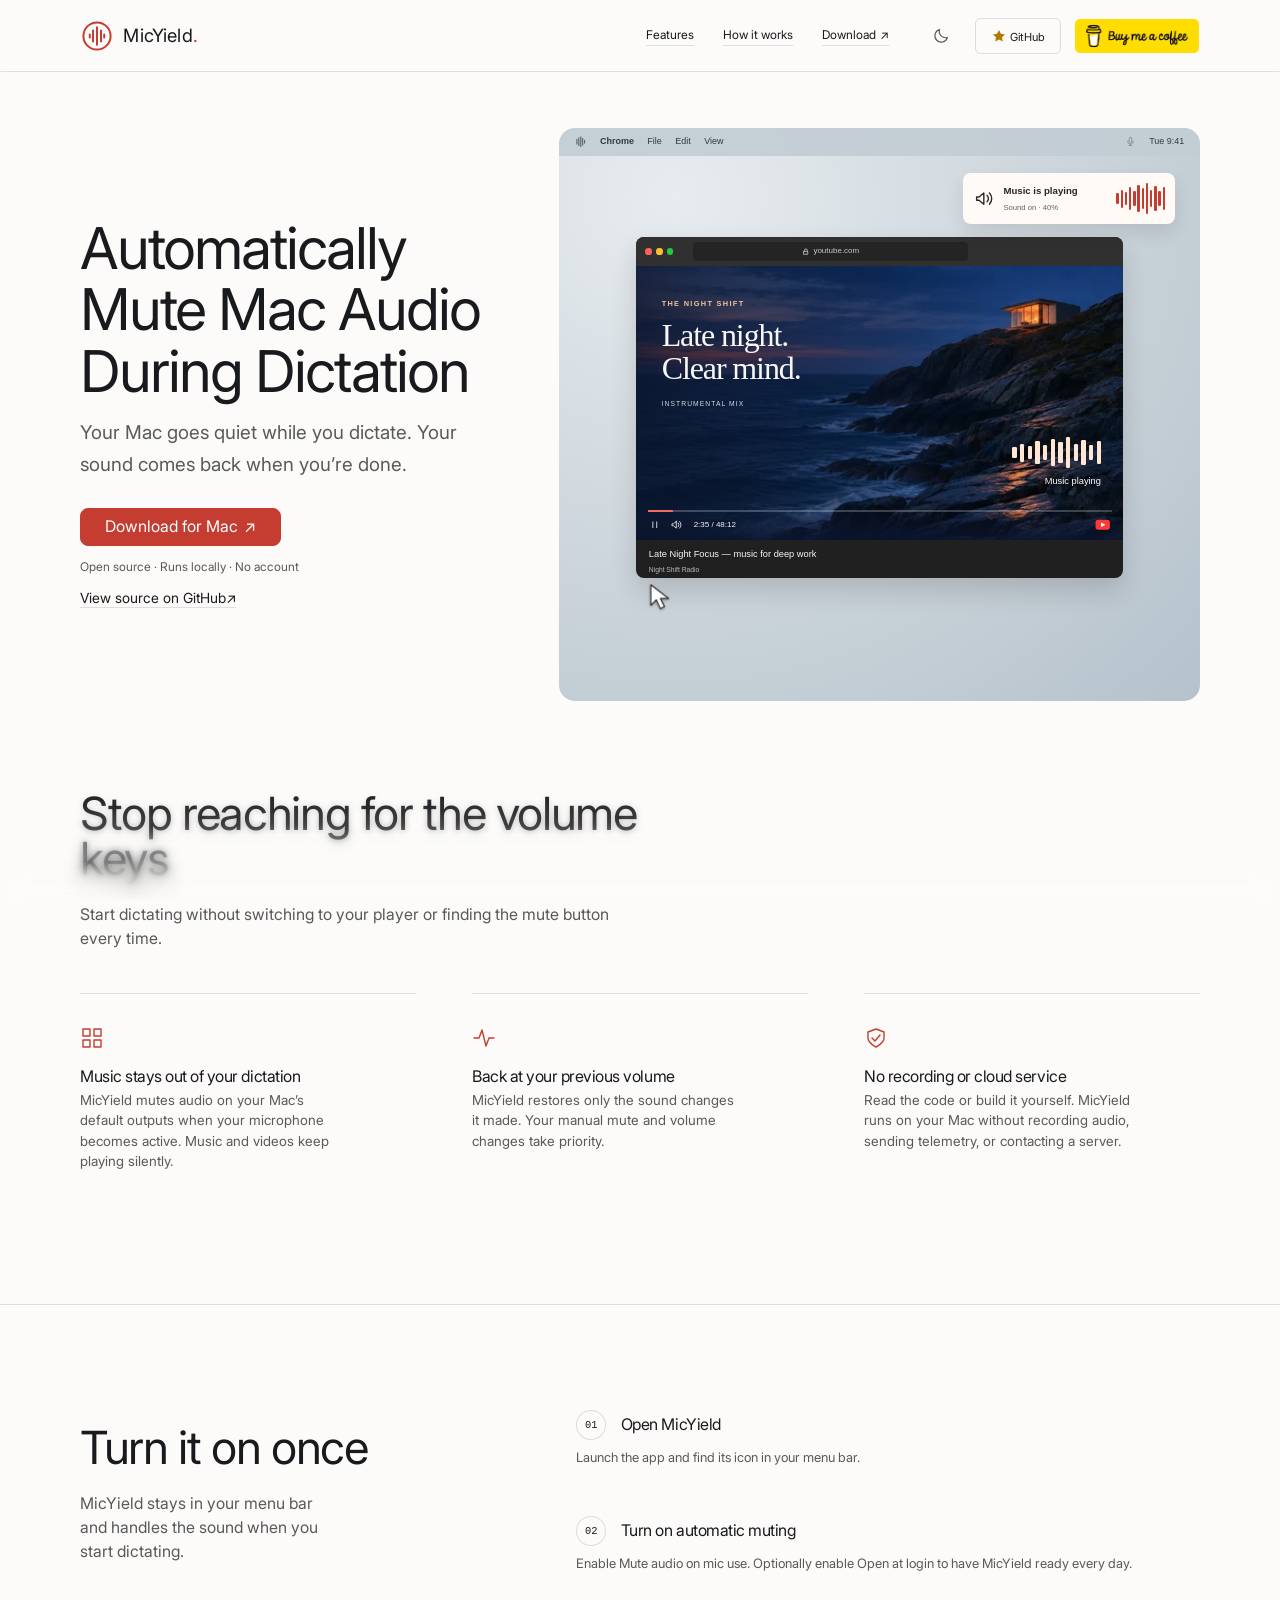
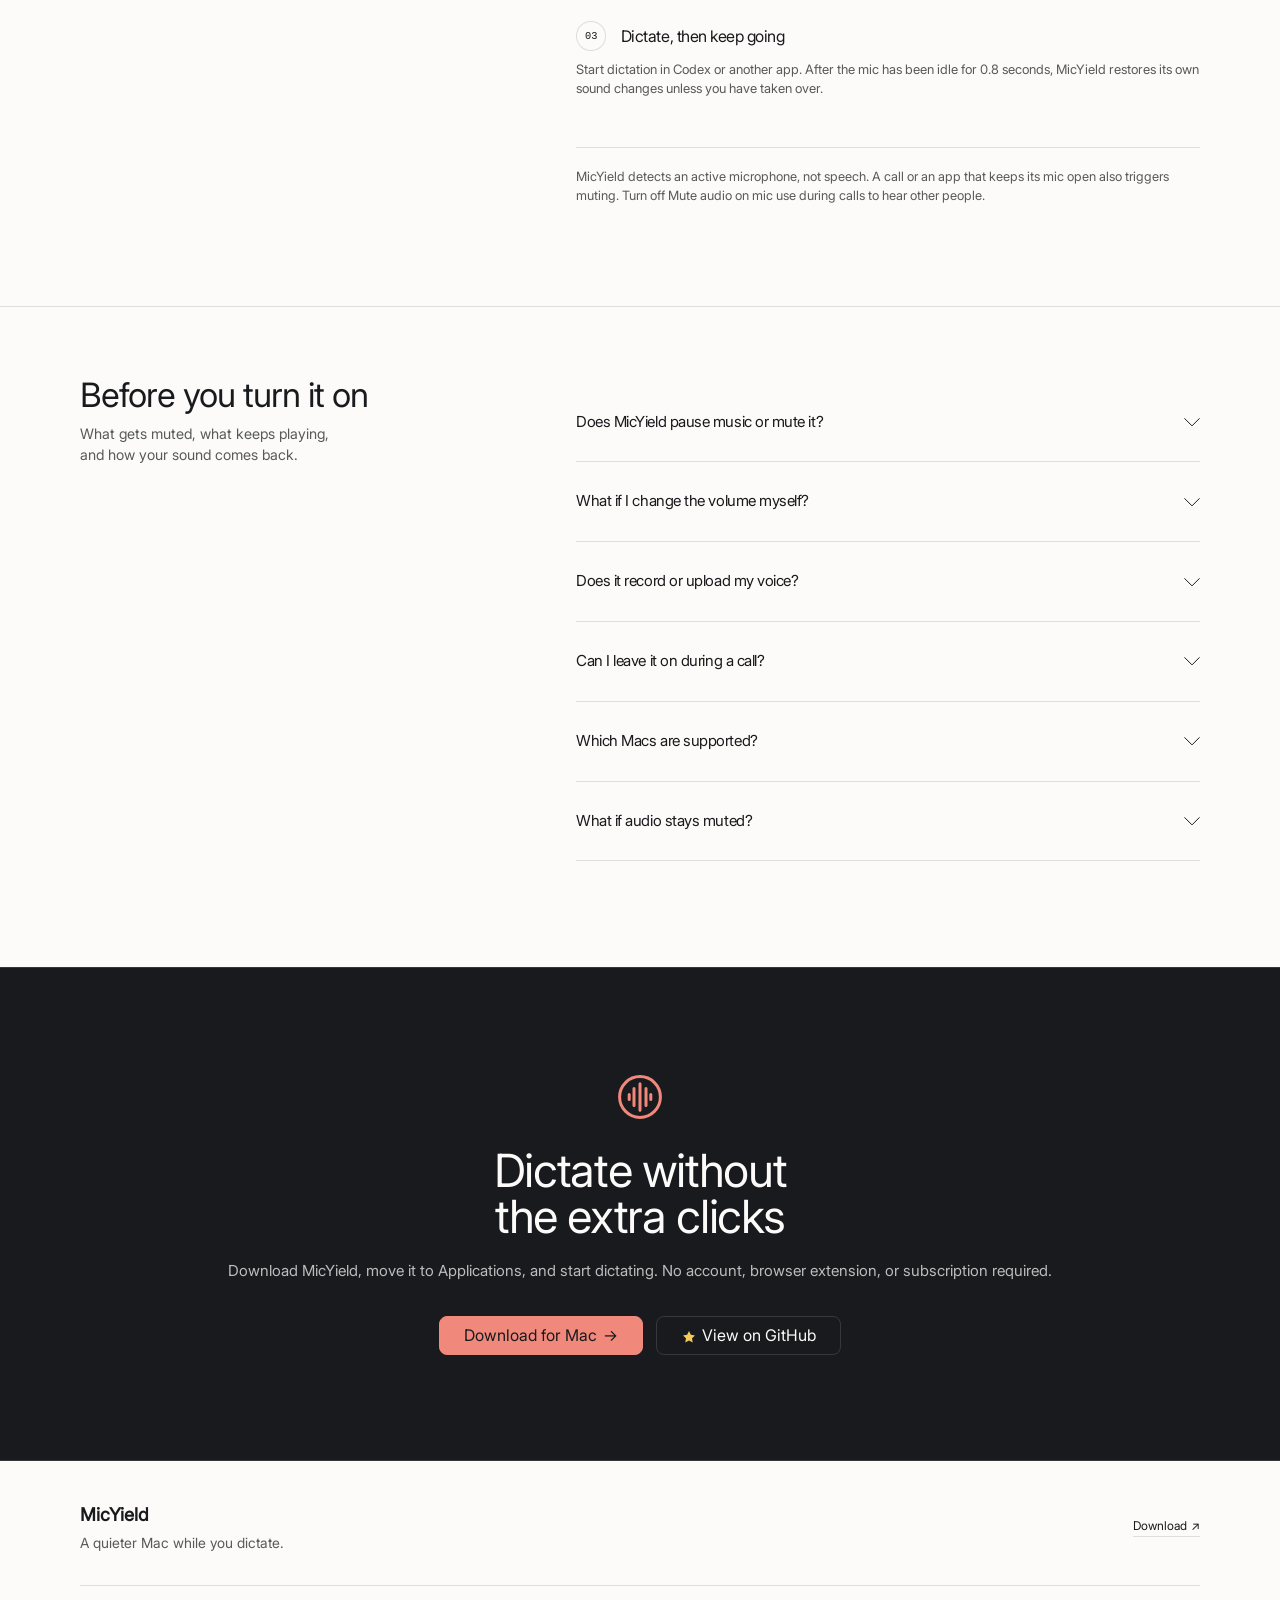
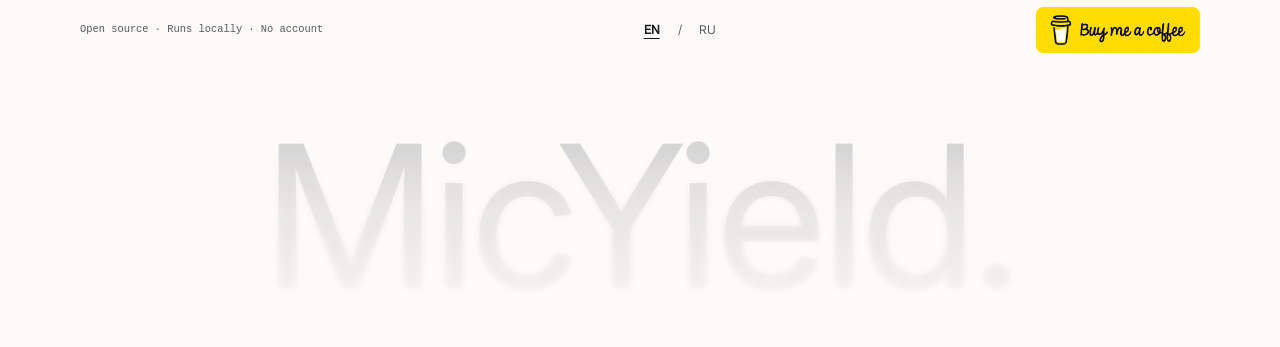
==== commit 96fbe531: "Match English hero text size and spacing to Russian" ====
--- a/index.html
+++ b/index.html
@@ -34,7 +34,7 @@
           document.documentElement.classList.add("theme-" + stored);
         }
       } catch {}
-    </script><link rel="stylesheet" href="/_astro/Heading.B1B6th6Y.css"><link rel="stylesheet" href="/_astro/ProjectHome.n_86F4gw.css"><style>@layer components{.layout{--_visual-ratio:3 / 2;--_alignment:start;--_column-count:1;column-gap:var(--site-gutter);row-gap:var(--space-8);grid-template-columns:repeat(var(--_column-count), minmax(0, 1fr));flex-direction:column;align-items:stretch;width:100%;display:flex}.layout>*{align-items:var(--_alignment,start);text-align:var(--_alignment,start);flex-direction:column;width:100%;max-width:100%;display:flex}.layout>:first-child{align-self:center}.layout>:last-child:not(:has(>:not(.image,.video,.overlay))){border-radius:var(--radius-small);aspect-ratio:var(--_visual-ratio);position:relative}.layout>:last-child:not(:has(>:not(.image,.video,.overlay)))>:is(.image,.video,.overlay){border-radius:inherit;width:100%;height:100%;position:absolute;inset:0}.layout.centered{--_alignment:center}.layout.auto-width{justify-content:space-between;align-items:end;row-gap:var(--space-6);flex-flow:wrap}.layout.auto-width>*{align-self:unset;width:auto}.layout.auto-width>:last-child{min-width:min(4rem,100%)}.layout.columns{column-gap:var(--section-space-small);display:grid}@media (min-width:64rem){.layout.columns{--_column-count:2}.layout.columns.reversed>:last-child{order:-1}}.layout.sticky-content{--_visual-ratio:1 / 1;display:grid}@media (min-width:64rem){.layout.sticky-content{--_column-count:2}.layout.sticky-content>:first-child{top:calc(var(--site-margin) + var(--nav-height));align-self:start;position:sticky}}.layout.sticky-visual{--_visual-ratio:1 / 1;display:grid}@media (min-width:64rem){.layout.sticky-visual{--_column-count:2}.layout.sticky-visual>:first-child{align-self:start}.layout.sticky-visual>:last-child{top:calc(var(--site-margin) + var(--nav-height));max-height:calc(100svh - var(--nav-height) - var(--site-margin) * 2);align-self:start;position:sticky}}.layout.breakout{flex-shrink:0;align-self:center;gap:0;width:100vw;display:grid}.layout.breakout>:first-child{width:var(--site-width);padding-block:var(--section-space-medium);margin-inline:auto}.layout.breakout>:last-child{border-radius:0}@media (min-width:64rem){.layout.breakout{--_column-count:2}.layout.breakout>:first-child{max-width:calc(var(--max-width-main) / 2)}.layout.breakout>:last-child{border-top-left-radius:var(--radius-small);border-bottom-left-radius:var(--radius-small)}.layout.breakout.reversed>:last-child{border-top-left-radius:0;border-bottom-left-radius:0;border-top-right-radius:var(--radius-small);border-bottom-right-radius:var(--radius-small);order:-1}}.layout.contain{background-color:var(--background-2);border-radius:var(--radius-main);gap:0;display:grid;position:relative;overflow:clip}.layout.contain>:first-child{padding:var(--space-6)}.layout.contain>:last-child{border-radius:0}@media (min-width:64rem){.layout.contain{--_column-count:2}.layout.contain.reversed>:last-child{order:-1}}.layout.card-layout{border-radius:var(--radius-main);justify-content:center;min-height:26rem;position:relative;overflow:clip}.layout.card-layout>:first-child{padding:var(--space-6);padding-block:var(--section-space-medium);padding-inline:var(--space-5);z-index:1;--_alignment:center;position:relative}.layout.card-layout>:last-child{width:100%;height:100%;opacity:calc(var(--_media-opacity,70) / 100);pointer-events:none;border-radius:0;position:absolute;inset:0}}
+    </script><link rel="stylesheet" href="/_astro/Heading.B1B6th6Y.css"><link rel="stylesheet" href="/_astro/ProjectHome.CjlcJUIL.css"><style>@layer components{.layout{--_visual-ratio:3 / 2;--_alignment:start;--_column-count:1;column-gap:var(--site-gutter);row-gap:var(--space-8);grid-template-columns:repeat(var(--_column-count), minmax(0, 1fr));flex-direction:column;align-items:stretch;width:100%;display:flex}.layout>*{align-items:var(--_alignment,start);text-align:var(--_alignment,start);flex-direction:column;width:100%;max-width:100%;display:flex}.layout>:first-child{align-self:center}.layout>:last-child:not(:has(>:not(.image,.video,.overlay))){border-radius:var(--radius-small);aspect-ratio:var(--_visual-ratio);position:relative}.layout>:last-child:not(:has(>:not(.image,.video,.overlay)))>:is(.image,.video,.overlay){border-radius:inherit;width:100%;height:100%;position:absolute;inset:0}.layout.centered{--_alignment:center}.layout.auto-width{justify-content:space-between;align-items:end;row-gap:var(--space-6);flex-flow:wrap}.layout.auto-width>*{align-self:unset;width:auto}.layout.auto-width>:last-child{min-width:min(4rem,100%)}.layout.columns{column-gap:var(--section-space-small);display:grid}@media (min-width:64rem){.layout.columns{--_column-count:2}.layout.columns.reversed>:last-child{order:-1}}.layout.sticky-content{--_visual-ratio:1 / 1;display:grid}@media (min-width:64rem){.layout.sticky-content{--_column-count:2}.layout.sticky-content>:first-child{top:calc(var(--site-margin) + var(--nav-height));align-self:start;position:sticky}}.layout.sticky-visual{--_visual-ratio:1 / 1;display:grid}@media (min-width:64rem){.layout.sticky-visual{--_column-count:2}.layout.sticky-visual>:first-child{align-self:start}.layout.sticky-visual>:last-child{top:calc(var(--site-margin) + var(--nav-height));max-height:calc(100svh - var(--nav-height) - var(--site-margin) * 2);align-self:start;position:sticky}}.layout.breakout{flex-shrink:0;align-self:center;gap:0;width:100vw;display:grid}.layout.breakout>:first-child{width:var(--site-width);padding-block:var(--section-space-medium);margin-inline:auto}.layout.breakout>:last-child{border-radius:0}@media (min-width:64rem){.layout.breakout{--_column-count:2}.layout.breakout>:first-child{max-width:calc(var(--max-width-main) / 2)}.layout.breakout>:last-child{border-top-left-radius:var(--radius-small);border-bottom-left-radius:var(--radius-small)}.layout.breakout.reversed>:last-child{border-top-left-radius:0;border-bottom-left-radius:0;border-top-right-radius:var(--radius-small);border-bottom-right-radius:var(--radius-small);order:-1}}.layout.contain{background-color:var(--background-2);border-radius:var(--radius-main);gap:0;display:grid;position:relative;overflow:clip}.layout.contain>:first-child{padding:var(--space-6)}.layout.contain>:last-child{border-radius:0}@media (min-width:64rem){.layout.contain{--_column-count:2}.layout.contain.reversed>:last-child{order:-1}}.layout.card-layout{border-radius:var(--radius-main);justify-content:center;min-height:26rem;position:relative;overflow:clip}.layout.card-layout>:first-child{padding:var(--space-6);padding-block:var(--section-space-medium);padding-inline:var(--space-5);z-index:1;--_alignment:center;position:relative}.layout.card-layout>:last-child{width:100%;height:100%;opacity:calc(var(--_media-opacity,70) / 100);pointer-events:none;border-radius:0;position:absolute;inset:0}}
 </style><link rel="stylesheet" href="/_astro/RichText.DrKk6LuZ.css"></head><body><a href="#main" class="button_wrap skip-link"><span class="button_text text-style-trim">Skip to main content</span></a><header class="nav_wrap" data-locale="en"><div class="nav_inner"><a class="nav_logo" href="/" aria-label="MicYield home"><svg class="project-mark" viewBox="0 0 40 40" aria-hidden="true" fill="none" stroke="currentColor" stroke-width="2.5" stroke-linecap="round"><circle cx="20" cy="20" r="17"></circle><path d="M11 18v4m4-9v14m5-18v22m5-18v14m4-9v4"></path></svg><span>MicYield<span class="nav_logo_dot">.</span></span></a><nav class="nav_links" aria-label="Main"><a href="/#features" class="button_wrap link"><span class="button_text text-style-trim">Features</span></a><a href="/#get-started" class="button_wrap link"><span class="button_text text-style-trim">How it works</span></a><a href="/download/?start=1" class="button_wrap link"><span class="button_text text-style-trim">Download<span class="button_arrow up-right" aria-hidden="true">↗</span></span></a></nav><div class="nav_actions"><button class="nav_theme" type="button" aria-label="Switch to dark theme" data-theme-toggle hidden><svg class="nav_moon" width="18" height="18" viewBox="0 0 24 24" fill="none" stroke="currentColor" stroke-width="1.5" aria-hidden="true"><path d="M20.5 14a8.5 8.5 0 0 1-10.5-10.5A8.5 8.5 0 1 0 20.5 14Z"></path></svg><svg class="nav_sun" width="18" height="18" viewBox="0 0 24 24" fill="none" stroke="currentColor" stroke-width="1.5" stroke-linecap="round" aria-hidden="true"><circle cx="12" cy="12" r="4"></circle><path d="M12 2v2m0 16v2M2 12h2m16 0h2M5 5l1.5 1.5m11 11L19 19M5 19l1.5-1.5m11-11L19 5"></path></svg></button><a aria-label="View on GitHub" href="https://github.com/rrabochiy/MicYield" class="button_wrap secondary nav_github"><span class="button_text text-style-trim"><svg class="star_wrap" viewBox="0 0 24 24" fill="currentColor" stroke="none" stroke-width="1.6" stroke-linejoin="round" aria-hidden="true"><path d="m12 3 2.8 5.7 6.2.9-4.5 4.4 1.1 6.2-5.6-3-5.6 3 1.1-6.2L3 9.6l6.2-.9L12 3Z"></path></svg><span>GitHub</span></span></a><a class="nav_support" href="https://buymeacoffee.com/sosun" target="_blank" rel="noopener noreferrer" aria-label="Support MicYield on Buy Me a Coffee (opens in a new tab)"><img src="/images/buy-me-a-coffee.png" alt="Buy me a coffee" width="124" height="35"></a><button class="nav_menu" type="button" data-modal-open="mobile-navigation" aria-label="Open navigation" aria-controls="mobile-navigation" aria-expanded="false"><svg viewBox="0 0 24 24" width="24" height="24" fill="none" stroke="currentColor" stroke-width="1.5" stroke-linecap="round" aria-hidden="true"><path d="M4 7h16M4 12h16M4 17h16"></path></svg></button></div></div><dialog id="mobile-navigation" class="modal_wrap side-panel nav_drawer" aria-label="Navigation"><div class="modal_content"><button aria-label="Close" type="button" data-modal-close="true" class="button_wrap secondary close modal_close"><svg width="26" height="26" viewBox="0 0 26 26" fill="none" aria-hidden="true" class="icon small button_mark">
 <path d="M2 2L24.6274 24.6274" stroke="currentColor" vector-effect="non-scaling-stroke" style="stroke-width: var(--border-width)" />
 <path d="M2 25.0024L24.6274 2.375" stroke="currentColor" vector-effect="non-scaling-stroke" style="stroke-width: var(--border-width)" />
--- a/_astro/ProjectHome.CjlcJUIL.css
+++ b/_astro/ProjectHome.CjlcJUIL.css
@@ -0,0 +1 @@
+@layer components{.screencast_wrap{width:100%;min-width:0;margin:0;position:relative}.screencast_artboard{aspect-ratio:1.12;border-radius:1rem;position:relative;overflow:clip;container-type:inline-size}.screencast_desktop{color:#f8f7f5;isolation:isolate;background:radial-gradient(at 18% 12%,#e7ecef,#c6d0d7 65%,#b5c2cc);border-radius:2.2cqw;font-family:-apple-system,BlinkMacSystemFont,Segoe UI,sans-serif;position:absolute;inset:0;overflow:hidden}.screencast_desktop svg{fill:none;stroke:currentColor;stroke-width:1.7px;stroke-linecap:round;stroke-linejoin:round;flex:none;width:2.5cqw;height:2.5cqw}.screencast_menubar{color:#303b43;background:#c3cdd5e8;align-items:center;gap:2.1cqw;height:4.3cqw;padding-inline:2.5cqw;font-size:1.4cqw;display:flex}.screencast_menubar strong{font-weight:600}.screencast_system-mark svg{width:1.8cqw;height:2.1cqw}.screencast_menu-spacer{flex:1}.screencast_menubar .screencast_menu-mic{opacity:.5;width:1.7cqw;height:1.7cqw}.screencast_menu-time{font-variant-numeric:tabular-nums}.screencast_music{transform-origin:18% 25%;background:#202020;border-radius:1.25cqw;width:76cqw;position:absolute;top:17cqw;left:12cqw;overflow:hidden;box-shadow:0 2cqw 4cqw #251a1929}.screencast_windowbar{background:#303030;align-items:center;gap:3cqw;height:4.5cqw;padding-inline:1.4cqw;display:flex}.screencast_traffic{gap:.65cqw;display:inline-flex}.screencast_traffic i{background:#ff6057;border-radius:50%;width:1.05cqw;height:1.05cqw}.screencast_traffic i:nth-child(2){background:#ffbd2e}.screencast_traffic i:nth-child(3){background:#28c840}.screencast_address{color:#c9c9c9;background:#242424;border-radius:.6cqw;justify-content:center;align-items:center;gap:.6cqw;width:43cqw;height:2.9cqw;font-size:1.25cqw;display:flex}.screencast_address svg{width:1.2cqw;height:1.2cqw}.screencast_video{height:42.75cqw;position:relative;overflow:hidden}.screencast_video img{object-fit:cover;object-position:center 58%;width:100%;height:100%}.screencast_video-shade{background:linear-gradient(90deg,#0b152dd9,#0b152d00 80%);position:absolute;inset:0}.screencast_video-visualizer{color:#fff;text-shadow:0 .15cqw .5cqw #0009;flex-direction:column;align-items:flex-end;gap:1cqw;font-size:1.45cqw;font-weight:500;display:flex;position:absolute;bottom:8cqw;right:3.5cqw}.screencast_video-visualizer .screencast_music-bars{gap:.55cqw}.screencast_video-visualizer .screencast_music-bars i{background:#ffe5d2;width:.65cqw}.screencast_now-muted,[data-phase=dictating] .screencast_now-playing,[data-phase=restoring] .screencast_now-playing{display:none}[data-phase=dictating] .screencast_now-muted,[data-phase=restoring] .screencast_now-muted{display:block}.screencast_video-copy{flex-direction:column;display:flex;position:absolute;top:5cqw;left:4cqw}.screencast_video-copy>span{letter-spacing:.18em;color:#f1c09e;font-size:1.15cqw;font-weight:600}.screencast_video-copy strong{letter-spacing:-.035em;margin-top:1.5cqw;font-family:Georgia,serif;font-size:5cqw;font-weight:500;line-height:1.05}.screencast_video-copy small{letter-spacing:.16em;color:#d3d9e3;margin-top:2cqw;font-size:1.05cqw}.screencast_playerbar{background:linear-gradient(#0000,#0b142de6);align-items:center;gap:1.7cqw;height:5.2cqw;padding:.6cqw 2cqw 0;display:flex;position:absolute;inset:auto 0 0}.screencast_playerbar>svg{width:1.8cqw;height:1.8cqw}.screencast_playhead{background:#ffffff38;height:.32cqw;position:absolute;top:.5cqw;left:1.8cqw;right:1.8cqw}.screencast_playhead i{transform-origin:0;background:#f16e5e;width:100%;height:100%;display:block;transform:scaleX(.14)}.screencast_player-time{font-variant-numeric:tabular-nums;font-size:1.25cqw}.screencast_player-spacer{flex:1}.screencast_playerbar .screencast_youtube{width:2.4cqw}.screencast_youtube rect{fill:#ff3838;stroke:none}.screencast_youtube path{fill:#fff;stroke:none}.screencast_video-footer{flex-direction:column;gap:.5cqw;height:6cqw;padding:1.3cqw 2cqw;display:flex}.screencast_video-footer strong{font-size:1.45cqw;font-weight:500}.screencast_video-footer>span{color:#bababa;font-size:1.05cqw}.screencast_output{color:#282526;z-index:3;background:#fffaf5;border-radius:1.2cqw;align-items:center;gap:1.2cqw;width:33cqw;height:8cqw;padding:1.5cqw;display:flex;position:absolute;top:7cqw;right:4cqw;box-shadow:0 1.4cqw 3cqw #22170e1a}.screencast_output-icon{place-items:center;width:3.6cqw;height:3.6cqw;display:grid}.screencast_output-icon svg{width:3cqw;height:3cqw}.screencast_output>div:nth-child(2){white-space:nowrap;flex-direction:column;gap:.5cqw;display:flex}.screencast_output strong{font-size:1.5cqw;font-weight:600}.screencast_output>div:nth-child(2)>span{color:#69605b;font-size:1.2cqw}.screencast_music-bars{align-items:center;gap:.28cqw;height:4.9cqw;margin-left:auto;display:flex}.screencast_music-bars i{width:.38cqw;height:var(--bar-height);transform-origin:50%;animation:cast-music .65s ease-in-out var(--bar-delay) infinite alternate;background:#c43d30;border-radius:.2cqw}.screencast_codex{color:#f2f2f2;transform-origin:78% 95%;background:#242424;border-radius:1.4cqw;width:75cqw;height:47cqw;position:absolute;top:32cqw;left:21cqw;overflow:hidden;box-shadow:0 3cqw 6cqw #1c151738}.screencast_codex-titlebar{color:#cdcdcd;background:#2d2d2d;align-items:center;height:4cqw;padding-inline:1.3cqw;font-size:1.1cqw;display:flex}.screencast_codex-titlebar>span:nth-child(2){position:absolute;left:34cqw}.screencast_codex-titlebar .screencast_titlebar-plus{margin-left:auto;font-size:2cqw}.screencast_workspace{height:43cqw;display:flex}.screencast_sidebar{background:#202020;flex-direction:column;align-items:flex-start;gap:1.6cqw;width:19cqw;padding:2cqw 1.5cqw;display:flex}.screencast_codex-logo{align-items:center;gap:.9cqw;font-size:1.7cqw;font-weight:600;display:flex}.screencast_codex-logo svg{width:2cqw;height:2cqw}.screencast_new-thread,.screencast_project-name{align-items:center;gap:.7cqw;font-size:1.2cqw;display:flex}.screencast_new-thread svg,.screencast_project-name svg{width:1.5cqw;height:1.5cqw}.screencast_sidebar-label{letter-spacing:.06em;color:#a2a2a2;margin-top:1.3cqw;font-size:.85cqw}.screencast_thread{color:#b3b3b3;padding-left:2.2cqw;font-size:1.05cqw}.screencast_sidebar-bottom{color:#b8b8b8;align-items:center;gap:.7cqw;margin-top:auto;font-size:.85cqw;display:flex}.screencast_sidebar-bottom i{background:#83b296;border-radius:50%;width:.55cqw;height:.55cqw}.screencast_conversation{flex-direction:column;flex:1;min-width:0;padding:1.6cqw 2.5cqw 1.2cqw;display:flex}.screencast_conversation-top{color:#c9c9c9;justify-content:space-between;align-items:center;font-size:1.05cqw;display:flex}.screencast_conversation-top svg{width:1.4cqw;height:1.4cqw}.screencast_empty{flex-direction:column;flex:1;justify-content:center;align-items:center;gap:1.3cqw;padding-bottom:2cqw;display:flex}.screencast_empty>svg{width:3.8cqw;height:3.8cqw}.screencast_empty strong{letter-spacing:-.025em;font-size:2.25cqw;font-weight:500}.screencast_empty>span{color:#a9a9a9;font-size:1.15cqw}.screencast_composer{background:#343434;border-radius:1.6cqw;flex-direction:column;height:12.7cqw;padding:1.7cqw 1.9cqw 1.2cqw;display:flex;position:relative}.screencast_placeholder,.screencast_transcript{color:#bcbcbc;margin:0;font-size:1.5cqw;line-height:1.5}.screencast_transcript{color:#f4f4f4;display:none}.screencast_composer-tools{color:#dedede;align-items:center;gap:1.4cqw;margin-top:auto;font-size:1.15cqw;display:flex}.screencast_composer-tools>span:first-child{font-size:2.6cqw;font-weight:300;line-height:1}.screencast_composer-spacer{flex:1}.screencast_mic-target{color:#272727;background:#ececec;border-radius:50%;place-items:center;width:3.7cqw;height:3.7cqw;display:grid;position:relative}.screencast_mic-target>svg{grid-area:1/1;width:1.85cqw;height:1.85cqw}.screencast_mic-target .screencast_stop-icon{fill:currentColor;stroke:none;display:none}.screencast_click-ring{opacity:0;border:.18cqw solid #f1b2a8;border-radius:50%;position:absolute;inset:-.9cqw}.screencast_recording{align-items:center;gap:1.2cqw;height:5.1cqw;padding-inline:.5cqw;display:none}.screencast_recording-dot{background:#fa8d80;border-radius:50%;width:.7cqw;height:.7cqw}.screencast_voice-bars{flex:1;justify-content:center;align-items:center;gap:.43cqw;height:4.4cqw;display:flex}.screencast_voice-bars i{width:.35cqw;height:var(--voice-height);animation:cast-voice .43s ease-in-out var(--voice-delay) infinite alternate;background:#f0a298;border-radius:.25cqw}.screencast_record-time{color:#dfb7b1;font-variant-numeric:tabular-nums;font-size:1.25cqw}.screencast_branch{color:#b9b9b9;align-items:center;gap:.5cqw;margin-top:1.3cqw;font-size:.85cqw;display:flex}.screencast_branch>svg{width:1.2cqw;height:1.2cqw}.screencast_branch>span{margin-left:auto}.screencast_notice{z-index:4;color:#2e2523;opacity:0;background:#fffaf5;border-radius:1.2cqw;align-items:center;gap:1.2cqw;width:34cqw;min-height:7cqw;padding:1.25cqw 1.5cqw;display:flex;position:absolute;top:23cqw;left:9cqw;box-shadow:0 1.5cqw 4cqw #24150c29}.screencast_notice-mark{color:#fff;background:#c43d30;border-radius:1.1cqw;place-items:center;width:4cqw;height:4cqw;display:grid}.screencast_notice-mark svg{width:2.7cqw;height:2.7cqw}.screencast_notice>div{flex-direction:column;gap:.5cqw;display:flex}.screencast_notice strong{font-size:1.3cqw;font-weight:600}.screencast_notice>div>span{white-space:nowrap;font-size:1.35cqw}.screencast_notice .screencast_notice-check{color:#c43d30;width:2cqw;height:2cqw;margin-left:auto}.screencast_cursor{z-index:6;pointer-events:none;filter:drop-shadow(0 .3cqw .22cqw #0005);transform-origin:10% 8%;width:3.4cqw;height:4.3cqw;position:absolute;top:0;left:0}.screencast_cursor svg{fill:#fff;stroke:#242424;stroke-width:1.6px;stroke-linecap:round;stroke-linejoin:round;width:100%;height:100%}.screencast_sound-cross{opacity:0}.screencast_controls{color:#303b43;opacity:0;background:#edf1f4e8;border-radius:.5rem;flex:none;gap:.125rem;transition:opacity .18s;display:flex;position:absolute;bottom:.5rem;right:.5rem}.screencast_wrap:hover .screencast_controls,.screencast_controls:focus-within{opacity:1}@media (hover:none){.screencast_controls{opacity:1}}@media (prefers-reduced-motion:reduce){.screencast_controls{transition:none}}.screencast_controls[hidden]{display:none}.screencast_controls button{color:#303b43;cursor:pointer;border-radius:.5rem;place-items:center;width:2.75rem;height:2.75rem;display:grid}.screencast_controls button:hover{color:#1e2c35;background:#d5dfe7}.screencast_controls button:focus-visible{outline:.125rem solid var(--brand-500);outline-offset:.125rem}.screencast_controls svg{fill:none;stroke:currentColor;stroke-width:1.7px;stroke-linecap:round;stroke-linejoin:round;grid-area:1/1;width:1.1rem;height:1.1rem}.screencast_pause-control{display:none}[data-playing=true] .screencast_pause-control{display:block}[data-playing=true] .screencast_play-control{display:none}.screencast_accessible{clip-path:inset(50%);white-space:nowrap;width:.0625rem;height:.0625rem;position:absolute;overflow:hidden}[data-phase=dictating] .screencast_menu-mic{opacity:1;color:#a54a2f}[data-phase=dictating] .screencast_placeholder,[data-phase=restoring] .screencast_placeholder,[data-phase=restored] .screencast_placeholder{display:none}[data-phase=dictating] .screencast_recording{display:flex}[data-phase=dictating] .screencast_mic-icon{display:none}[data-phase=dictating] .screencast_mic-target{background:#eab5ad}[data-phase=dictating] .screencast_mic-target .screencast_stop-icon,[data-phase=restoring] .screencast_transcript,[data-phase=restored] .screencast_transcript{display:block}[data-phase=dictating] .screencast_sound-waves,[data-phase=restoring] .screencast_sound-waves{opacity:0}[data-phase=dictating] .screencast_sound-cross,[data-phase=restoring] .screencast_sound-cross{opacity:1}[data-phase=dictating] .screencast_output .screencast_music-bars i,[data-phase=restoring] .screencast_output .screencast_music-bars i{background:#8d847e;animation:none;transform:scaleY(.08)}[data-playing=false] .screencast_music-bars i,[data-playing=false] .screencast_voice-bars i{animation-play-state:paused}@keyframes cast-music{to{transform:scaleY(.35)}}@keyframes cast-voice{to{transform:scaleY(.28)}}@media (prefers-reduced-motion:reduce){.screencast_music-bars i,.screencast_voice-bars i{animation:none}}.project-hero_wrap{overflow:clip}.project-hero_grid{grid-template-columns:minmax(0,.8fr) minmax(0,1.2fr);align-items:center;gap:clamp(2rem,4vw,4rem);padding-top:3.5rem;display:grid}.project-hero_content{min-width:0;padding-block:1rem}.project-hero_heading{letter-spacing:-.035em;text-wrap:balance;overflow-wrap:normal;word-break:normal;-webkit-hyphens:none;hyphens:none;margin:0 0 2rem;font-size:clamp(2.75rem,4.5vw,4.1rem);line-height:1.07}.project-hero_heading em{color:var(--brand-500);font-family:var(--accent-family);letter-spacing:-.035em;font-style:italic;font-weight:400}.project-hero_intro{max-width:43ch;color:var(--text-2);margin:0;font-size:1.1875rem;line-height:1.65}.project-hero_content .button-wrapper{justify-content:flex-start;margin-top:2.25rem}.project-hero_license{color:var(--text-2);margin:1rem 0 0;font-size:.75rem;line-height:1.5}.project-hero_source{margin:1.3rem 0 0;font-size:.875rem}.project-hero_source a{text-underline-offset:.25em;text-decoration:underline;-webkit-text-decoration-color:var(--border);text-decoration-color:var(--border)}.project-hero_source a:hover{text-decoration-color:currentColor}@media not (min-width:62rem){.project-hero_grid{grid-template-columns:1fr;gap:2rem;max-width:40rem;margin-inline:auto;padding-top:2rem}.project-hero_heading{font-size:clamp(2.4rem,7.5vw,3.5rem)}.project-hero_content{padding:0}}@media not (min-width:30rem){.project-hero_intro{font-size:1.0625rem}.project-hero_content .button-wrapper{margin-top:2rem}}.sso-flow_wrap{width:100%}.sso-flow_wrap .sso-flow_artboard{aspect-ratio:100/59;isolation:isolate;cursor:pointer;position:relative;container-type:inline-size}.sso-flow_wrap .sso-flow_artboard:focus-visible{outline-offset:calc(var(--focus-offset) * -1);border-radius:.6rem}.sso-flow_wrap .sso-flow_paths{width:100%;height:auto;stroke:var(--border);stroke-width:.25px;position:absolute;inset:0}.sso-flow_wrap .sso-flow_provider{font:1.6cqw var(--font-code);letter-spacing:.12em;color:var(--brand-500);position:absolute;top:4cqw;left:29cqw}.sso-flow_wrap .sso-flow_provider span{color:var(--text-2);letter-spacing:0;margin-left:2cqw}.sso-flow_wrap .sso-flow_node{z-index:2;border:var(--border-width) solid var(--border);background:var(--background-2);border-radius:2cqw;flex-direction:column;justify-content:center;gap:.9cqw;width:18cqw;height:15cqw;padding:2cqw;transition:border-color .35s,background .35s,box-shadow .35s;display:flex;position:absolute}.sso-flow_wrap .sso-flow_node strong{font-size:2.4cqw;font-weight:500}.sso-flow_wrap .sso-flow_node small{font:1.65cqw var(--font-code);color:var(--text-2)}.sso-flow_wrap .sso-flow_node.user{top:31.5cqw;left:5cqw}.sso-flow_wrap .sso-flow_node.login{top:9cqw;left:29cqw}.sso-flow_wrap .sso-flow_node.consent{top:9cqw;left:59cqw}.sso-flow_wrap .sso-flow_node.app{top:31.5cqw;left:77cqw}.sso-flow_wrap .sso-flow_symbol{color:var(--brand-500);font-size:3.3cqw;line-height:1}.sso-flow_wrap .sso-flow_field{background:var(--border);border-radius:1cqw;width:100%;height:.6cqw;display:block}.sso-flow_wrap .sso-flow_field.short{width:65%}.sso-flow_wrap .sso-flow_allow{color:var(--brand-500);font-size:1.65cqw}.sso-flow_wrap .sso-flow_app-status{color:var(--brand-500);opacity:0;font-size:1.65cqw;transition:opacity .3s}.sso-flow_wrap .sso-flow_signal{z-index:1;background:var(--brand-500);width:1.25cqw;height:1.25cqw;box-shadow:0 0 2cqw color-mix(in srgb, var(--brand-500) 45%, transparent);opacity:0;border-radius:50%;position:absolute;top:0;left:0;transform:translate(14cqw,39cqw)translate(-50%,-50%)}.sso-flow_wrap .sso-flow_access{background:var(--background-2);font:1.8cqw var(--font-code);color:var(--brand-500);opacity:0;padding-inline:2cqw;transition:opacity .3s;position:absolute;top:50.5cqw;left:35cqw}.sso-flow_wrap.playing .sso-flow_signal{opacity:1;animation:8s linear forwards sso-journey}.sso-flow_wrap[data-step=login] .login,.sso-flow_wrap[data-step=consent] .consent,.sso-flow_wrap[data-step=app] .app,.sso-flow_wrap[data-step=access] :is(.user,.app){border-color:var(--brand-500);background:color-mix(in srgb, var(--brand-500) 9%, var(--background-2));box-shadow:0 0 4cqw color-mix(in srgb, var(--brand-500) 8%, transparent)}.sso-flow_wrap[data-step=access] .sso-flow_access,.sso-flow_wrap[data-step=access] .sso-flow_app-status,.sso-flow_wrap[data-step=app] .sso-flow_app-status{opacity:1}.sso-flow_wrap .sso-flow_caption{text-align:center;color:var(--text-2);justify-content:center;align-items:center;gap:.75rem;padding:0 1.25rem 1rem;font-size:.625rem;display:flex}@media (prefers-reduced-motion:reduce){.sso-flow_wrap *,.sso-flow_wrap .sso-flow_node{transition:none!important;animation:none!important}}@keyframes sso-journey{0%{transform:translate(14cqw,39cqw)}12%{transform:translate(14cqw,15cqw)}25%{transform:translate(38cqw,15cqw)}45%{transform:translate(68cqw,15cqw)}55%{transform:translate(68cqw,39cqw)}65%{transform:translate(86cqw,39cqw)}75%{transform:translate(86cqw,52cqw)}92%{transform:translate(14cqw,52cqw)}to{transform:translate(14cqw,39cqw)}}.browser-frame_wrap{border:var(--border-width) solid color-mix(in srgb, var(--text) 18%, transparent);background:color-mix(in srgb, var(--background-2) 55%, transparent);-webkit-backdrop-filter:blur(1.3rem)saturate(1.3);backdrop-filter:blur(1.3rem)saturate(1.3);width:100%;box-shadow:inset 0 .0625rem 0 color-mix(in srgb, var(--text) 10%, transparent), 0 2rem 5rem -.8rem color-mix(in srgb, var(--brand-500) 13%, transparent);border-radius:1.5rem;padding:.7rem}.browser-frame_wrap .browser-frame_content{border:var(--border-width) solid var(--border);border-radius:.85rem;overflow:hidden}.browser-frame_wrap .browser-frame_toolbar{height:2.5rem;color:var(--text-2);grid-template-columns:1fr minmax(0,40%) 1fr;align-items:center;gap:.75rem;padding:0 .35rem .65rem;display:grid}.browser-frame_wrap .browser-frame_dots{gap:.35rem;display:flex}.browser-frame_wrap .browser-frame_dots i{background:color-mix(in srgb, var(--text-2) 45%, transparent);border-radius:50%;width:.6rem;height:.6rem}.browser-frame_wrap .browser-frame_address{text-overflow:ellipsis;white-space:nowrap;text-align:center;font:.65rem var(--font-code);background:color-mix(in srgb, var(--background) 60%, transparent);border-radius:.4rem;padding:.35rem .5rem;overflow:hidden}.browser-frame_wrap .browser-frame_action{justify-self:end}.browser-frame_wrap.safari{border-radius:.9rem;padding:.35rem}.browser-frame_wrap.safari .browser-frame_content{border-radius:.55rem}.browser-frame_wrap.safari .browser-frame_toolbar{height:2rem;padding:0 .45rem .35rem}.browser-frame_wrap.safari .browser-frame_dots i:first-child{background:#ff5f57}.browser-frame_wrap.safari .browser-frame_dots i:nth-child(2){background:#febc2e}.browser-frame_wrap.safari .browser-frame_dots i:nth-child(3){background:#28c840}@media not (min-width:48rem){.browser-frame_wrap{border-radius:1rem;padding:.4rem}.browser-frame_wrap .browser-frame_content{border-radius:.6rem}.browser-frame_wrap .browser-frame_toolbar{height:2rem;padding-bottom:.4rem}.browser-frame_wrap .browser-frame_address{font-size:.5rem}}.theme-image_wrap{border-radius:inherit;width:100%;overflow:hidden}.theme-image_wrap .theme-image_view{aspect-ratio:var(--image-ratio);position:relative;overflow:hidden}.theme-image_wrap .theme-image_asset{width:var(--image-width);max-width:none;height:auto;left:var(--image-left);top:var(--image-top);position:absolute}.theme-image_wrap .theme-image_view.light,:root:not(.theme-dark) .theme-image_wrap.paired .theme-image_view.dark{display:none}:root:not(.theme-dark) .theme-image_wrap.paired .theme-image_view.light{display:block}.project-highlights_wrap{width:100%}.project-highlights_wrap .project-highlights_row{grid-template-columns:1fr 1fr;gap:5rem;padding-block:3rem}.project-highlights_wrap .project-highlights_row:first-child{padding-top:0}.project-highlights_wrap .project-highlights_row:last-child{padding-bottom:0}.project-highlights_wrap .project-highlights_label{font:.625rem var(--font-code);letter-spacing:.1em;color:var(--brand-500)}.project-highlights_wrap .heading{white-space:pre-line;margin-top:1.2rem;font-size:clamp(2rem,3.5vw,3rem);line-height:1.13}.project-highlights_wrap .text{color:var(--text-2);max-width:43ch;font-size:.9rem}.project-highlights_wrap .project-highlights_visual{aspect-ratio:1.65;background:var(--background-2);border:var(--border-width) solid var(--border);border-radius:.6rem;justify-content:center;width:100%;display:flex;overflow:hidden;container-type:inline-size}.project-highlights_wrap .project-highlights_visual.flow{aspect-ratio:auto}.project-highlights_wrap .project-highlights_visual.screenshot{aspect-ratio:auto;background:0 0;border:0;overflow:visible}.project-highlights_wrap .project-highlights_screenshot{border-radius:.7rem;width:100%;height:auto}.project-highlights_wrap .project-highlights_visual svg{width:100%}.project-highlights_wrap .project-highlights_roles{background:var(--background);border:var(--border-width) solid var(--border);width:85cqw;box-shadow:0 2cqw 5cqw color-mix(in srgb, var(--text) 4%, transparent);border-radius:1.2cqw;margin:auto;padding:2.5cqw;font-size:2.25cqw}.project-highlights_wrap .project-highlights_roles>div{border-bottom:var(--border-width) solid var(--border);justify-content:space-between;padding:2.5cqw 1cqw;display:flex}.project-highlights_wrap .project-highlights_roles>div:nth-child(2){font:1.8cqw var(--font-code);color:var(--text-2)}.project-highlights_wrap .project-highlights_rolehead{font-weight:500}.project-highlights_wrap .project-highlights_rolehead>:last-child{color:var(--text-2);font-size:2cqw;font-weight:400}.project-highlights_wrap .project-highlights_roles b{border:var(--border-width) solid var(--border);border-radius:.8cqw;padding:.3cqw 1.5cqw;font-size:1.8cqw;font-weight:400}.project-highlights_wrap .project-highlights_roles footer{color:var(--text-2);padding:2.5cqw 1cqw 0;font-size:1.75cqw}@media not (min-width:64rem){.project-highlights_wrap .project-highlights_row{grid-template-columns:1fr;gap:2rem}}.project-features_wrap{width:100%}.project-features_wrap .project-features_label{font:.65rem var(--font-code);letter-spacing:.12em;color:var(--brand-500)}.project-features_wrap .project-features_heading{white-space:pre-line;max-width:22ch;margin-top:1.2rem}.project-features_wrap .project-features_intro{color:var(--text-2)}.project-features_wrap .project-features_list{grid-template-columns:repeat(3,minmax(0,1fr));gap:0 3.5rem;margin-top:3rem}.project-features_wrap .project-features_item{border-top:var(--border-width) solid var(--border);padding-block:2rem}.project-features_wrap .project-features_item svg{width:1.5rem;height:1.5rem;color:var(--brand-500);margin-bottom:1.3rem}.project-features_wrap .project-features_item .heading{margin:0 0 .75rem;font-size:1rem}.project-features_wrap .project-features_item .text{color:var(--text-2);max-width:34ch;margin:0;font-size:.85rem}@media (hover:hover) and (prefers-reduced-motion:no-preference){.project-features_wrap .project-features_item svg{transform-origin:50%;transition:transform .35s cubic-bezier(.2,.8,.2,1)}.project-features_wrap .project-features_item:hover svg{transform:translateY(-.3rem)rotate(-8deg)scale(1.12)}.project-features_wrap .project-features_item:nth-child(2n):hover svg{transform:translateY(-.3rem)rotate(8deg)scale(1.12)}}@media not (min-width:48rem){.project-features_wrap .project-features_list{grid-template-columns:1fr;gap:0;margin-top:1.5rem}.project-features_wrap .project-features_item{padding-block:1.5rem}}.command_wrap{--astro-code-foreground:var(--text);--astro-code-background:transparent;--astro-code-token-function:var(--brand-500);--astro-code-token-string:var(--success);--astro-code-token-keyword:var(--brand-500);--astro-code-token-parameter:var(--text-2);--astro-code-token-constant:var(--brand-500);--astro-code-token-punctuation:var(--text-2);--astro-code-token-comment:var(--text-2);border:var(--border-width) solid var(--border);border-radius:var(--radius-small);background:color-mix(in srgb, var(--background) 52%, transparent);-webkit-backdrop-filter:blur(1.2rem)saturate(1.35);backdrop-filter:blur(1.2rem)saturate(1.35);width:100%;box-shadow:inset 0 .0625rem 0 color-mix(in srgb, var(--text) 9%, transparent), 0 .75rem 2rem color-mix(in srgb, var(--text) 4%, transparent);text-align:left;align-items:center;gap:1rem;padding:.65rem .7rem .65rem 1.25rem;display:flex;position:relative}.command_wrap .command_prompt{color:var(--text-2);font-family:var(--font-code)}.command_wrap .command_source{white-space:normal}.command_wrap .command_source code{white-space:pre;display:block}.command_wrap .command_source{min-width:0;font:.8125rem/1.8 var(--font-code);flex:1;padding-block:.25rem;overflow:auto}.command_wrap .command_copy{background:var(--background-2);width:2.5rem;height:2.5rem;color:var(--text-2);border-color:#0000;flex-shrink:0;padding:0;position:relative}.command_wrap .command_copy:hover:not(:disabled){background:var(--background-3);color:var(--text);border-color:#0000}.command_wrap .command_icon{width:1.1rem;height:1.1rem;margin:auto;transition:opacity .22s,transform .28s cubic-bezier(.2,.8,.2,1);position:absolute;inset:0}.command_wrap .command_check-icon{opacity:0;color:var(--success);transform:scale(.6)rotate(-20deg)}.command_wrap .command_copy.copied .command_copy-icon{opacity:0;transform:scale(.6)rotate(20deg)}.command_wrap .command_copy.copied .command_check-icon{opacity:1;transform:scale(1)rotate(0)}@media not (min-width:48rem){.command_wrap{gap:.5rem;padding-left:.75rem}.command_wrap .command_source{font-size:.6875rem}}.project-setup_wrap.layout.sticky-content{grid-template-columns:minmax(0,.8fr) minmax(0,1.2fr)}.project-setup_wrap.layout.sticky-content>*{min-width:0}.project-setup_wrap.layout.sticky-content{gap:5rem}.project-setup_wrap.layout.sticky-content .project-setup_label{font:.65rem var(--font-code);letter-spacing:.12em;color:var(--brand-500)}.project-setup_wrap.layout.sticky-content .heading{max-width:12ch;margin-top:1.2rem}.project-setup_wrap.layout.sticky-content .project-setup_intro{color:var(--text-2);max-width:31ch}.project-setup_wrap.layout.sticky-content .project-setup_link{margin-top:2rem;font-size:.8125rem}.project-setup_wrap.layout.sticky-content .project-setup_steps{width:100%;padding:0;list-style:none}.project-setup_wrap.layout.sticky-content .project-setup_item{padding-bottom:2.3rem}.project-setup_wrap.layout.sticky-content .project-setup_title{align-items:center;gap:.9rem;display:flex}.project-setup_wrap.layout.sticky-content .project-setup_item:is(:hover,:focus-within) .project-setup_title>span{color:var(--brand-500);border-color:var(--brand-500);background:color-mix(in srgb, var(--brand-500) 15%, transparent);box-shadow:0 0 1rem color-mix(in srgb, var(--brand-500) 25%, transparent)}.project-setup_wrap.layout.sticky-content .project-setup_title>span{font:.65rem var(--font-code);border:var(--border-width) solid var(--border);border-radius:50%;padding:.5rem;transition:color .3s,border-color .3s,background .3s,box-shadow .3s}.project-setup_wrap.layout.sticky-content .project-setup_title .heading{max-width:none;margin:0;font-size:1rem}.project-setup_wrap.layout.sticky-content .project-setup_item .text{color:var(--text-2);margin-block:.8rem 1rem;font-size:.8125rem}.project-setup_wrap.layout.sticky-content .project-setup_note{color:var(--text-2);border-top:var(--border-width) solid var(--border);margin:0;padding-top:1.5rem;font-size:.8rem}@media not (min-width:64rem){.project-setup_wrap.layout.sticky-content{grid-template-columns:minmax(0,1fr);gap:2.5rem}}.project-integrations_wrap{width:100%}.project-integrations_wrap .project-integrations_label{font:.65rem var(--font-code);letter-spacing:.12em;color:var(--brand-500)}.project-integrations_wrap .layout .heading{margin-top:1.2rem}.project-integrations_wrap .layout .text{color:var(--text-2);font-size:.95rem}.project-integrations_wrap .project-integrations_tabs.tabs_wrap.side{grid-template-columns:13rem minmax(0,1fr);gap:3rem;margin-top:3rem}.project-integrations_wrap .project-integrations_tabs.side .tabs_bar{border:0}.project-integrations_wrap .project-integrations_tabs.side .tabs_links{gap:.35rem}.project-integrations_wrap .project-integrations_tabs.side .tabs_link{border:var(--border-width) solid transparent;border-radius:.4rem;width:100%;padding:1.1rem;font-size:.85rem}.project-integrations_wrap .project-integrations_tabs.side .tabs_link_text{justify-content:start;align-items:center;gap:.8rem;width:100%;display:flex}.project-integrations_wrap .project-integrations_tabs.side .tabs_link[aria-selected=true]{border-color:var(--border);color:var(--brand-500);background:var(--background-2)}.project-integrations_wrap .project-integrations_tabs.side .tabs_link:after{display:none}.project-integrations_wrap .project-integrations_icon{width:1.6rem;height:1.6rem;color:var(--brand-500)}.project-integrations_wrap .project-integrations_icon,.project-integrations_wrap .project-integrations_icon :is(path,polygon,rect,circle,ellipse){fill:currentColor}.project-integrations_wrap .project-integrations_panel{background:var(--code-background);border:var(--border-width) solid var(--border);border-radius:.7rem;flex-direction:column;height:100%;display:flex;overflow:hidden}.project-integrations_wrap .project-integrations_bar{background:var(--code-background);color:var(--code-text);border-bottom:var(--border-width) solid color-mix(in srgb, var(--code-text) 15%, transparent);font:.7rem var(--font-code);justify-content:space-between;padding:1rem 1.5rem;display:flex}.project-integrations_wrap .project-integrations_bar>:last-child{opacity:.6;letter-spacing:.08em;font-size:.6rem}.project-integrations_wrap .astro-code,.project-integrations_wrap .astro-code span{color:var(--shiki-light)!important}.theme-dark .project-integrations_wrap :is(.astro-code,.astro-code span){color:var(--shiki-dark)!important}.project-integrations_wrap .astro-code{min-height:14rem;max-height:22rem;font:.8rem/1.8 var(--font-code);flex:1;padding:1.5rem;overflow:auto;background:var(--code-background)!important}.project-integrations_wrap .project-integrations_note{background:var(--background-2);margin-top:auto;padding:1.3rem 1.5rem}.project-integrations_wrap .project-integrations_note .text{color:var(--text-2);margin:0 0 .6rem;font-size:.75rem}.project-integrations_wrap .project-integrations_package{font:.65rem var(--font-code);color:var(--text-2);margin-bottom:.8rem;display:block}.project-integrations_wrap .project-integrations_link{margin-right:1.2rem;font-size:.75rem}@media not (min-width:48rem){.project-integrations_wrap .project-integrations_tabs.tabs_wrap.side{grid-template-columns:1fr;gap:1rem}.project-integrations_wrap .project-integrations_tabs.side .tabs_links{flex-flow:wrap}.project-integrations_wrap .project-integrations_tabs.side .tabs_link{width:auto;padding:.7rem}.project-integrations_wrap .astro-code{padding:1rem;font-size:.6875rem}}.project-faq_wrap{width:100%;padding-top:var(--section-space-small);grid-template-columns:.8fr 1.2fr;gap:5rem;display:grid}.project-faq_wrap .project-faq_intro .heading{max-width:14ch;margin:0;font-size:2.1rem}.project-faq_wrap .project-faq_intro .text{max-width:30ch;color:var(--text-2);margin-top:1.2rem;font-size:.9rem}.project-faq_wrap .accordion_title{font-size:.95rem}.project-faq_wrap .accordion_body{color:var(--text-2);font-size:.85rem}@media not (min-width:64rem){.project-faq_wrap{grid-template-columns:1fr;gap:2rem}}.project-cta_wrap{border-block:var(--border-width) solid var(--border)}.project-cta_wrap .project-mark{width:3rem;height:3rem}.project-cta_wrap .heading{max-width:18ch;margin-top:2rem}.project-cta_wrap .text{color:var(--text-2);font-size:.95rem}.project-cta_wrap .button-wrapper{gap:.8rem}}
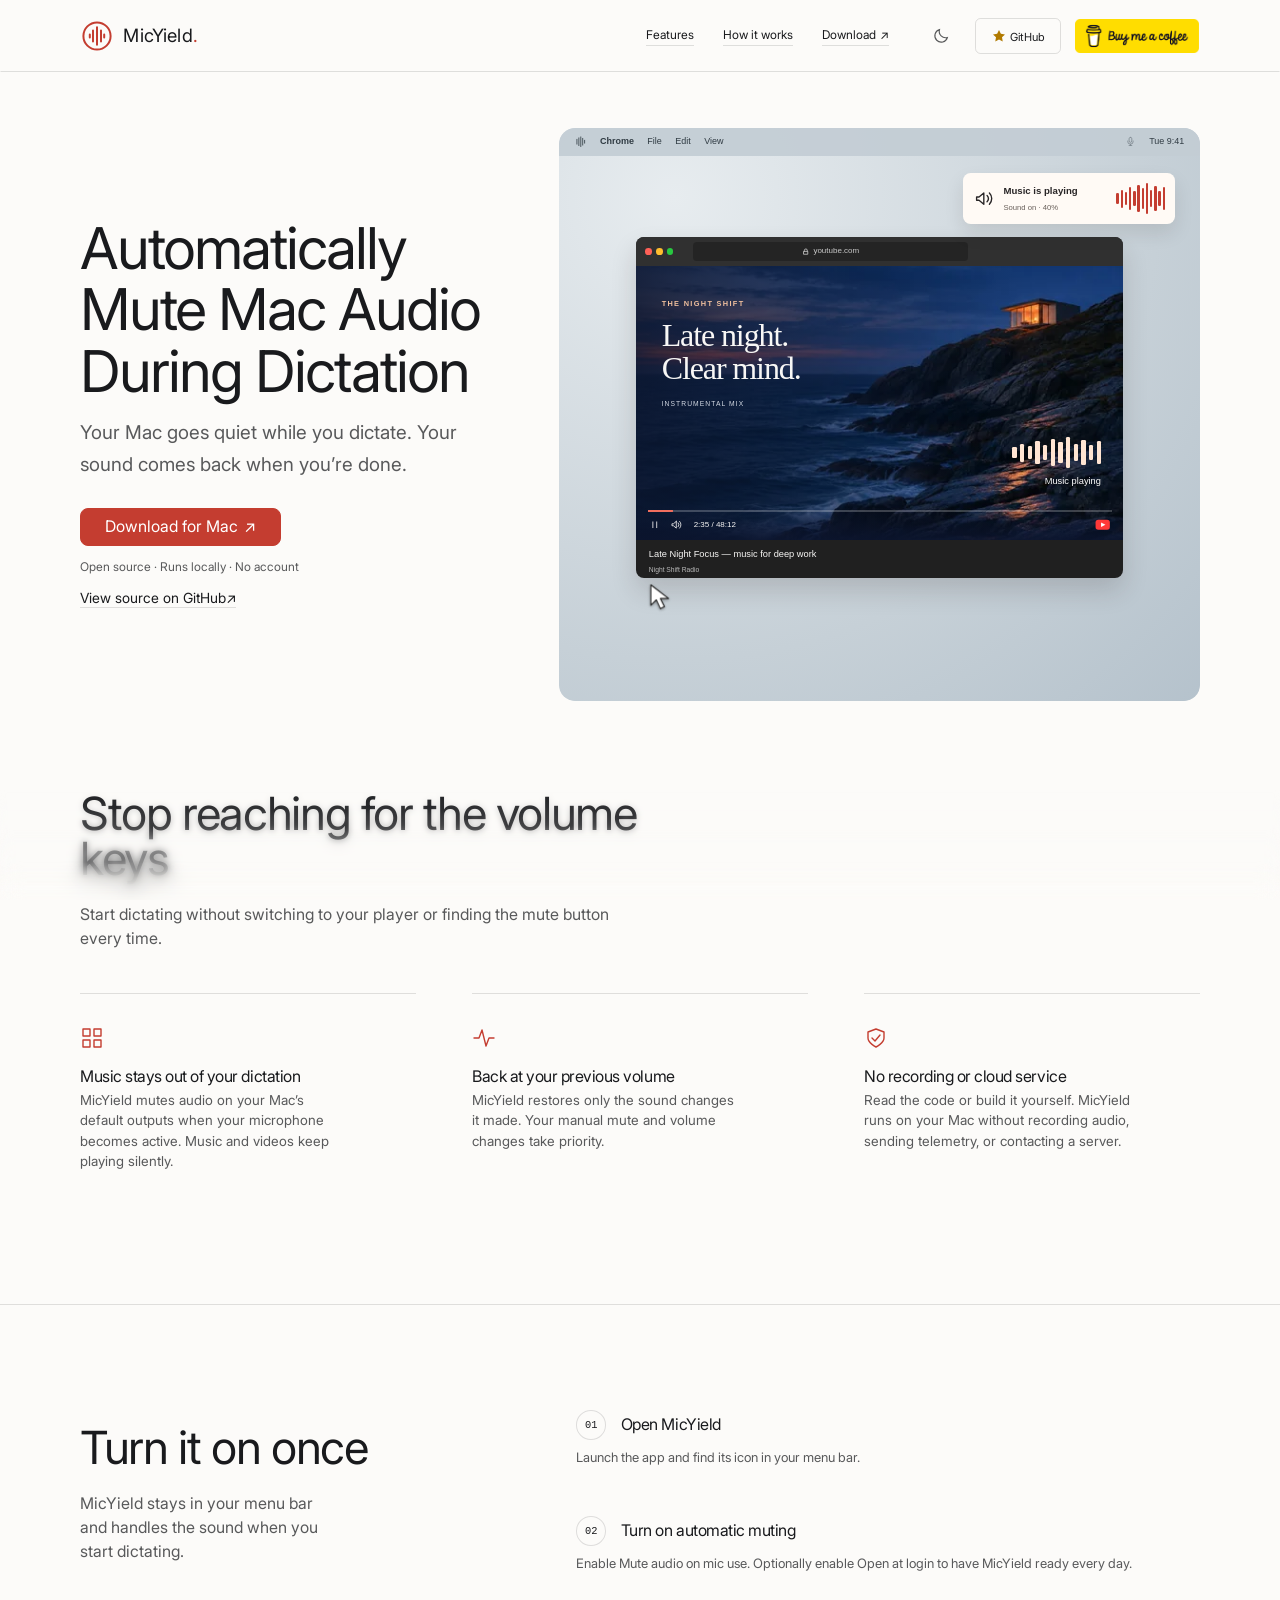
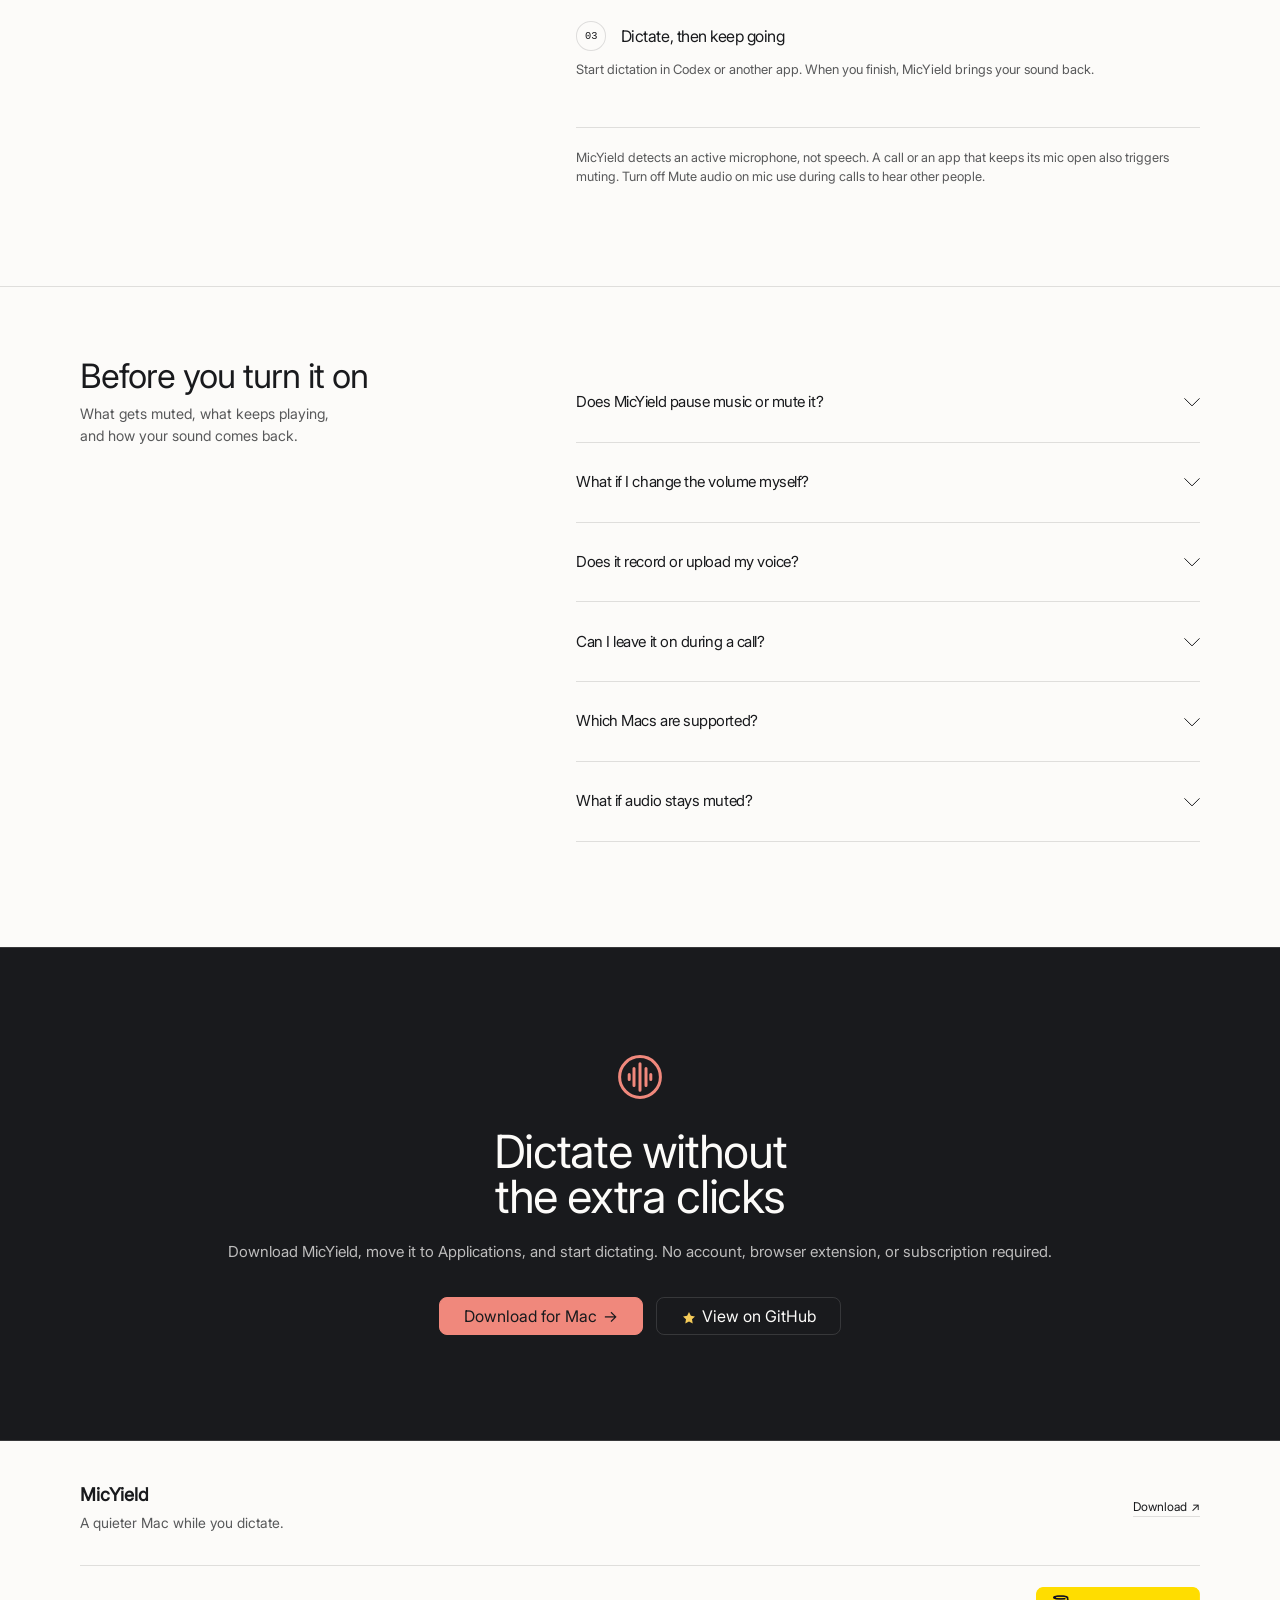
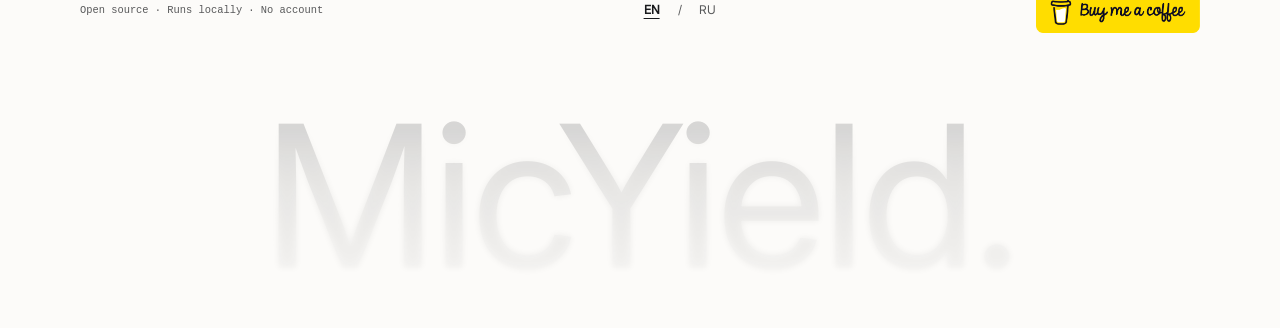
==== commit d403c906: "Remove technical mic idle delay from landing instructions" ====
--- a/index.html
+++ b/index.html
@@ -38,7 +38,7 @@
 </style><link rel="stylesheet" href="/_astro/RichText.DrKk6LuZ.css"></head><body><a href="#main" class="button_wrap skip-link"><span class="button_text text-style-trim">Skip to main content</span></a><header class="nav_wrap" data-locale="en"><div class="nav_inner"><a class="nav_logo" href="/" aria-label="MicYield home"><svg class="project-mark" viewBox="0 0 40 40" aria-hidden="true" fill="none" stroke="currentColor" stroke-width="2.5" stroke-linecap="round"><circle cx="20" cy="20" r="17"></circle><path d="M11 18v4m4-9v14m5-18v22m5-18v14m4-9v4"></path></svg><span>MicYield<span class="nav_logo_dot">.</span></span></a><nav class="nav_links" aria-label="Main"><a href="/#features" class="button_wrap link"><span class="button_text text-style-trim">Features</span></a><a href="/#get-started" class="button_wrap link"><span class="button_text text-style-trim">How it works</span></a><a href="/download/?start=1" class="button_wrap link"><span class="button_text text-style-trim">Download<span class="button_arrow up-right" aria-hidden="true">↗</span></span></a></nav><div class="nav_actions"><button class="nav_theme" type="button" aria-label="Switch to dark theme" data-theme-toggle hidden><svg class="nav_moon" width="18" height="18" viewBox="0 0 24 24" fill="none" stroke="currentColor" stroke-width="1.5" aria-hidden="true"><path d="M20.5 14a8.5 8.5 0 0 1-10.5-10.5A8.5 8.5 0 1 0 20.5 14Z"></path></svg><svg class="nav_sun" width="18" height="18" viewBox="0 0 24 24" fill="none" stroke="currentColor" stroke-width="1.5" stroke-linecap="round" aria-hidden="true"><circle cx="12" cy="12" r="4"></circle><path d="M12 2v2m0 16v2M2 12h2m16 0h2M5 5l1.5 1.5m11 11L19 19M5 19l1.5-1.5m11-11L19 5"></path></svg></button><a aria-label="View on GitHub" href="https://github.com/rrabochiy/MicYield" class="button_wrap secondary nav_github"><span class="button_text text-style-trim"><svg class="star_wrap" viewBox="0 0 24 24" fill="currentColor" stroke="none" stroke-width="1.6" stroke-linejoin="round" aria-hidden="true"><path d="m12 3 2.8 5.7 6.2.9-4.5 4.4 1.1 6.2-5.6-3-5.6 3 1.1-6.2L3 9.6l6.2-.9L12 3Z"></path></svg><span>GitHub</span></span></a><a class="nav_support" href="https://buymeacoffee.com/sosun" target="_blank" rel="noopener noreferrer" aria-label="Support MicYield on Buy Me a Coffee (opens in a new tab)"><img src="/images/buy-me-a-coffee.png" alt="Buy me a coffee" width="124" height="35"></a><button class="nav_menu" type="button" data-modal-open="mobile-navigation" aria-label="Open navigation" aria-controls="mobile-navigation" aria-expanded="false"><svg viewBox="0 0 24 24" width="24" height="24" fill="none" stroke="currentColor" stroke-width="1.5" stroke-linecap="round" aria-hidden="true"><path d="M4 7h16M4 12h16M4 17h16"></path></svg></button></div></div><dialog id="mobile-navigation" class="modal_wrap side-panel nav_drawer" aria-label="Navigation"><div class="modal_content"><button aria-label="Close" type="button" data-modal-close="true" class="button_wrap secondary close modal_close"><svg width="26" height="26" viewBox="0 0 26 26" fill="none" aria-hidden="true" class="icon small button_mark">
 <path d="M2 2L24.6274 24.6274" stroke="currentColor" vector-effect="non-scaling-stroke" style="stroke-width: var(--border-width)" />
 <path d="M2 25.0024L24.6274 2.375" stroke="currentColor" vector-effect="non-scaling-stroke" style="stroke-width: var(--border-width)" />
-</svg></button><div class="modal_scroll" data-modal-scroll><div class="modal_body margin-trim"><span class="nav_drawer-title">MicYield</span><nav class="nav_drawer-links" aria-label="Mobile"><a href="/#features" data-modal-close="true" class="button_wrap link"><span class="button_text text-style-trim">Features</span></a><a href="/#get-started" data-modal-close="true" class="button_wrap link"><span class="button_text text-style-trim">How it works</span></a><a href="/download/?start=1" data-modal-close="true" class="button_wrap link"><span class="button_text text-style-trim">Download<span class="button_arrow up-right" aria-hidden="true">↗</span></span></a><a href="https://github.com/rrabochiy/MicYield" data-modal-close="true" class="button_wrap link"><span class="button_text text-style-trim"><svg class="star_wrap" viewBox="0 0 24 24" fill="currentColor" stroke="none" stroke-width="1.6" stroke-linejoin="round" aria-hidden="true"><path d="m12 3 2.8 5.7 6.2.9-4.5 4.4 1.1 6.2-5.6-3-5.6 3 1.1-6.2L3 9.6l6.2-.9L12 3Z"></path></svg>GitHub</span></a><a class="nav_support_drawer" href="https://buymeacoffee.com/sosun" target="_blank" rel="noopener noreferrer" aria-label="Support MicYield on Buy Me a Coffee (opens in a new tab)" data-modal-close><img src="/images/buy-me-a-coffee.png" alt="Buy me a coffee" width="164" height="46"></a></nav></div></div></div></dialog><script type="module">for(let e of document.querySelectorAll(`.modal_wrap`)){let t=e.querySelector(`[data-modal-scroll]`),n=()=>{e.open||(t&&(t.scrollTop=0),e.showModal(),e.dispatchEvent(new CustomEvent(`modal-open`,{bubbles:!0})))};e.addEventListener(`close`,()=>e.dispatchEvent(new CustomEvent(`modal-close`,{bubbles:!0})));let r=!1;e.addEventListener(`mousedown`,t=>{r=t.target===e}),e.addEventListener(`click`,t=>{let n=t.target;n instanceof Element&&((n.closest(`[data-modal-close]`)||r&&n===e)&&e.close(),r=!1)}),document.addEventListener(`click`,t=>{let r=t.target;r instanceof Element&&r.closest(`[data-modal-open="${e.id}"], a[href="#${e.id}"]`)&&(t.preventDefault(),n())});let i=new URL(location.href);i.searchParams.get(`modal`)===e.id&&(n(),i.searchParams.delete(`modal`),history.replaceState(history.state,``,i))}</script></header><script type="module">var e=document.querySelector(`.nav_wrap`);if(e){let t=document.querySelector(`#mobile-navigation`),n=e.querySelector(`.nav_menu`),r=Math.max(0,window.scrollY),i=!1,a=()=>e.classList.remove(`scroll-hidden`),o=()=>{let n=Math.max(0,Math.min(window.scrollY,document.documentElement.scrollHeight-window.innerHeight));e.classList.toggle(`scrolled`,n>0),n<=e.offsetHeight||n<r||t?.open?a():n>r&&e.classList.add(`scroll-hidden`),r=n,i=!1};o(),window.addEventListener(`scroll`,()=>{i||(i=!0,requestAnimationFrame(o))},{passive:!0}),window.addEventListener(`pageshow`,()=>{r=Math.max(0,window.scrollY),o(),a()}),e.addEventListener(`focusin`,a),t?.addEventListener(`modal-open`,()=>{a(),n?.setAttribute(`aria-expanded`,`true`)}),t?.addEventListener(`modal-close`,()=>{n?.setAttribute(`aria-expanded`,`false`),r=Math.max(0,window.scrollY)});let s=window.matchMedia(`(min-width: 48rem)`);s.addEventListener(`change`,()=>{s.matches&&t?.open&&t.close()})}var t=document.querySelector(`[data-theme-toggle]`);if(t){let e=document.documentElement.lang===`ru`;t.hidden=!1;let n=()=>t.setAttribute(`aria-label`,document.documentElement.classList.contains(`theme-dark`)?e?`Включить светлую тему`:`Switch to light theme`:e?`Включить тёмную тему`:`Switch to dark theme`);n(),t.addEventListener(`click`,()=>{let e=document.documentElement.classList.toggle(`theme-dark`);document.documentElement.classList.toggle(`theme-light`,!e);try{localStorage.setItem(`landpack-theme`,e?`dark`:`light`)}catch{}n()})}</script><main id="main" tabindex="-1"><section class="section padding-top-0 padding-bottom-small project-hero_wrap"><div class="container"><div class="project-hero_grid"><div class="project-hero_content"><h1 class="heading text-style-display project-hero_heading">Automatically Mute Mac Audio During Dictation</h1><p class="text text-style-large project-hero_intro">Your Mac goes quiet while you dictate. Your sound comes back when you’re done.</p><div class="button-wrapper"><a href="/download/?start=1" class="button_wrap"><span class="button_text text-style-trim">Download for Mac<span class="button_arrow up-right" aria-hidden="true">↗</span></span></a></div><p class="project-hero_license">Open source · Runs locally · No account</p><p class="project-hero_source"><a href="https://github.com/rrabochiy/MicYield">View source on GitHub<span aria-hidden="true">↗</span></a></p></div><figure class="screencast_wrap" aria-label="Animated demonstration of automatic Mac audio muting" data-screencast data-locale="en" data-phase="music" data-playing="false"><div class="screencast_artboard" aria-hidden="true"><div class="screencast_desktop"><div class="screencast_menubar"><span class="screencast_system-mark"><svg viewBox="0 0 24 24"><path d="M12 2v20M4 7v10M8 4v16M16 5v14M20 9v6"></path></svg></span><strong data-cast-app>Chrome</strong><span>File</span><span>Edit</span><span>View</span><span class="screencast_menu-spacer"></span><svg class="screencast_menu-mic" viewBox="0 0 24 24"><rect x="9" y="3" width="6" height="11" rx="3"></rect><path d="M6 11v1a6 6 0 0 0 12 0v-1m-6 7v3m-3 0h6"></path></svg><span class="screencast_menu-time">Tue 9:41</span></div><div class="screencast_music" data-cast-music><div class="screencast_windowbar"><span class="screencast_traffic"><i></i><i></i><i></i></span><span class="screencast_address"><svg viewBox="0 0 16 16"><path d="M5 7V5a3 3 0 0 1 6 0v2M4 7h8v6H4Z"></path></svg>youtube.com</span></div><div class="screencast_video"><img src="/images/demo-focus-cover.webp" alt="" width="512" height="512" fetchpriority="high"><div class="screencast_video-shade"></div><div class="screencast_video-visualizer"><div class="screencast_music-bars"><i style="--bar-height: 1.8cqw; --bar-delay: 0s"></i><i style="--bar-height: 2.8cqw; --bar-delay: -0.13s"></i><i style="--bar-height: 2.1cqw; --bar-delay: -0.26s"></i><i style="--bar-height: 3.6cqw; --bar-delay: -0.39s"></i><i style="--bar-height: 2.4cqw; --bar-delay: -0.52s"></i><i style="--bar-height: 4.3cqw; --bar-delay: -0.65s"></i><i style="--bar-height: 3.2cqw; --bar-delay: -0.78s"></i><i style="--bar-height: 4.9cqw; --bar-delay: -0.91s"></i><i style="--bar-height: 2.7cqw; --bar-delay: -1.04s"></i><i style="--bar-height: 4cqw; --bar-delay: -1.17s"></i><i style="--bar-height: 2.3cqw; --bar-delay: -1.3s"></i><i style="--bar-height: 3.5cqw; --bar-delay: -1.4300000000000002s"></i></div><span class="screencast_now-playing">Music playing</span><span class="screencast_now-muted">Playing silently</span></div><div class="screencast_video-copy"><span>THE NIGHT SHIFT</span><strong>Late night.<br>Clear mind.</strong><small>INSTRUMENTAL MIX</small></div><div class="screencast_playerbar"><span class="screencast_playhead"><i data-cast-progress></i></span><svg viewBox="0 0 24 24"><path d="M8 6v12M16 6v12"></path></svg><svg class="screencast_speaker" viewBox="0 0 24 24"><path d="m11 5-6 5H2v4h3l6 5V5Z"></path><path class="screencast_sound-waves" d="M15 8a6 6 0 0 1 0 8m3-11a10 10 0 0 1 0 14"></path><path class="screencast_sound-cross" d="m16 9 6 6m0-6-6 6"></path></svg><span class="screencast_player-time"><span data-cast-time>2:34</span> / 48:12</span><span class="screencast_player-spacer"></span><svg class="screencast_youtube" viewBox="0 0 28 20"><rect x="1" y="1" width="26" height="18" rx="5"></rect><path d="m11 6 8 4-8 4Z"></path></svg></div></div><div class="screencast_video-footer"><strong>Late Night Focus — music for deep work</strong><span>Night Shift Radio</span></div></div><div class="screencast_output" data-cast-output><span class="screencast_output-icon"><svg viewBox="0 0 24 24"><path d="m11 5-6 5H2v4h3l6 5V5Z"></path><path class="screencast_sound-waves" d="M15 8a6 6 0 0 1 0 8m3-11a10 10 0 0 1 0 14"></path><path class="screencast_sound-cross" d="m16 9 6 6m0-6-6 6"></path></svg></span><div><strong data-cast-output-label>Music is playing</strong><span data-cast-volume>Sound on · 40%</span></div><div class="screencast_music-bars"><i style="--bar-height: 1.8cqw; --bar-delay: 0s"></i><i style="--bar-height: 2.8cqw; --bar-delay: -0.13s"></i><i style="--bar-height: 2.1cqw; --bar-delay: -0.26s"></i><i style="--bar-height: 3.6cqw; --bar-delay: -0.39s"></i><i style="--bar-height: 2.4cqw; --bar-delay: -0.52s"></i><i style="--bar-height: 4.3cqw; --bar-delay: -0.65s"></i><i style="--bar-height: 3.2cqw; --bar-delay: -0.78s"></i><i style="--bar-height: 4.9cqw; --bar-delay: -0.91s"></i><i style="--bar-height: 2.7cqw; --bar-delay: -1.04s"></i><i style="--bar-height: 4cqw; --bar-delay: -1.17s"></i><i style="--bar-height: 2.3cqw; --bar-delay: -1.3s"></i><i style="--bar-height: 3.5cqw; --bar-delay: -1.4300000000000002s"></i></div></div><div class="screencast_codex" data-cast-codex><div class="screencast_codex-titlebar"><span class="screencast_traffic"><i></i><i></i><i></i></span><span>MicYield</span><span class="screencast_titlebar-plus">+</span></div><div class="screencast_workspace"><aside class="screencast_sidebar"><span class="screencast_codex-logo"><svg viewBox="0 0 24 24"><path d="m9 5-7 7 7 7m6-14 7 7-7 7"></path></svg>Codex</span><span class="screencast_new-thread"><svg viewBox="0 0 24 24"><path d="M12 5v14M5 12h14"></path></svg>New thread</span><span class="screencast_sidebar-label">PROJECTS</span><span class="screencast_project-name"><svg viewBox="0 0 24 24"><path d="M3 6h7l2 3h9v11H3V6Z"></path></svg>MicYield</span><span class="screencast_thread">Build something useful</span><span class="screencast_thread">Polish the sidebar</span><span class="screencast_sidebar-bottom"><i></i>Local workspace</span></aside><div class="screencast_conversation"><div class="screencast_conversation-top"><span>New thread</span><svg viewBox="0 0 24 24"><path d="M5 7h14M5 12h14M5 17h14"></path></svg></div><div class="screencast_empty"><svg viewBox="0 0 24 24"><path d="m9 5-7 7 7 7m6-14 7 7-7 7"></path></svg><strong>What should we build?</strong><span>Your next idea starts here.</span></div><div class="screencast_composer"><p class="screencast_placeholder">Ask Codex anything…</p><p class="screencast_transcript">Add a search field above<br>the project list.</p><div class="screencast_recording"><span class="screencast_recording-dot"></span><span class="screencast_voice-bars"><i style="--voice-height: 1cqw; --voice-delay: 0s"></i><i style="--voice-height: 1.8cqw; --voice-delay: -0.09s"></i><i style="--voice-height: 2.9cqw; --voice-delay: -0.18s"></i><i style="--voice-height: 1.6cqw; --voice-delay: -0.27s"></i><i style="--voice-height: 3.6cqw; --voice-delay: -0.36s"></i><i style="--voice-height: 2.4cqw; --voice-delay: -0.44999999999999996s"></i><i style="--voice-height: 4.2cqw; --voice-delay: -0.54s"></i><i style="--voice-height: 3cqw; --voice-delay: -0.63s"></i><i style="--voice-height: 1.8cqw; --voice-delay: -0.72s"></i><i style="--voice-height: 3.8cqw; --voice-delay: -0.8099999999999999s"></i><i style="--voice-height: 2.5cqw; --voice-delay: -0.8999999999999999s"></i><i style="--voice-height: 4.4cqw; --voice-delay: -0.99s"></i><i style="--voice-height: 3.1cqw; --voice-delay: -1.08s"></i><i style="--voice-height: 2cqw; --voice-delay: -1.17s"></i><i style="--voice-height: 3.5cqw; --voice-delay: -1.26s"></i><i style="--voice-height: 1.6cqw; --voice-delay: -1.3499999999999999s"></i><i style="--voice-height: 2.5cqw; --voice-delay: -1.44s"></i></span><span class="screencast_record-time" data-cast-record-time>0:00</span></div><div class="screencast_composer-tools"><span>+</span><span>Auto</span><span class="screencast_composer-spacer"></span><span class="screencast_mic-target"><span class="screencast_click-ring" data-cast-ring></span><svg class="screencast_mic-icon" viewBox="0 0 24 24"><rect x="9" y="3" width="6" height="11" rx="3"></rect><path d="M6 11v1a6 6 0 0 0 12 0v-1m-6 7v3m-3 0h6"></path></svg><svg class="screencast_stop-icon" viewBox="0 0 24 24"><rect x="6" y="6" width="12" height="12" rx="2"></rect></svg></span></div></div><span class="screencast_branch"><svg viewBox="0 0 24 24"><circle cx="6" cy="5" r="2"></circle><circle cx="18" cy="6" r="2"></circle><circle cx="6" cy="19" r="2"></circle><path d="M6 7v10m0-3c7 0 12-1 12-6"></path></svg>main<span>On your Mac</span></span></div></div></div><div class="screencast_notice" data-cast-notice><span class="screencast_notice-mark"><svg viewBox="0 0 24 24"><path d="M4 10v4m4-8v12m4-16v20m4-16v12m4-8v4"></path></svg></span><div><strong>MicYield</strong><span data-cast-notice-text>Mic on. Music muted.</span></div><svg class="screencast_notice-check" viewBox="0 0 24 24"><path d="m5 12 4 4L19 6"></path></svg></div><div class="screencast_cursor" data-cast-cursor><svg viewBox="0 0 32 40"><path d="M3 2v30l8-8 6 13 6-3-6-12h12L3 2Z"></path></svg></div></div></div><div class="screencast_controls" data-cast-controls hidden><button type="button" data-cast-toggle aria-label="Play animation"><svg class="screencast_pause-control" viewBox="0 0 24 24" aria-hidden="true"><path d="M9 5v14M15 5v14"></path></svg><svg class="screencast_play-control" viewBox="0 0 24 24" aria-hidden="true"><path d="m8 5 11 7-11 7V5Z"></path></svg></button><button type="button" data-cast-replay aria-label="Replay animation"><svg viewBox="0 0 24 24" aria-hidden="true"><path d="M4 10a8 8 0 1 1 0 5m0-10v5h5"></path></svg></button></div><p class="screencast_accessible">Start dictation in your coding app. MicYield mutes your Mac automatically. Finish dictation and your previous sound level returns after 0.8 seconds.</p></figure><script type="module" src="/_astro/DictationDemo.astro_astro_type_script_index_0_lang.Btey4sWl.js"></script></div></div></section><section class="section padding-top-0" id="features"><div class="container"><div class="project-features_wrap"><div class="layout"><div><h2 class="heading text-style-h2 project-features_heading">Stop reaching for the volume keys</h2><p style="--_mw: 55ch;" class="text project-features_intro">Start dictating without switching to your player or finding the mute button every time.</p></div></div><div class="grid project-features_list"><article class="project-features_item"><svg viewBox="0 0 24 24" fill="none" stroke="currentColor" stroke-width="1.4" stroke-linecap="round" stroke-linejoin="round" aria-hidden="true"><path d="M3 3h7v7H3ZM14 3h7v7h-7ZM3 14h7v7H3ZM14 14h7v7h-7Z"></path></svg><h3 class="heading text-style-h6">Music stays out of your dictation</h3><p class="text text-style-small">MicYield mutes audio on your Mac’s default outputs when your microphone becomes active. Music and videos keep playing silently.</p></article><article class="project-features_item"><svg viewBox="0 0 24 24" fill="none" stroke="currentColor" stroke-width="1.4" stroke-linecap="round" stroke-linejoin="round" aria-hidden="true"><path d="M2 12h5l3-8 4 16 3-8h5"></path></svg><h3 class="heading text-style-h6">Back at your previous volume</h3><p class="text text-style-small">MicYield restores only the sound changes it made. Your manual mute and volume changes take priority.</p></article><article class="project-features_item"><svg viewBox="0 0 24 24" fill="none" stroke="currentColor" stroke-width="1.4" stroke-linecap="round" stroke-linejoin="round" aria-hidden="true"><path d="m12 3 8 3v6c0 5-8 9-8 9s-8-4-8-9V6l8-3Zm-4 9 3 3 5-6"></path></svg><h3 class="heading text-style-h6">No recording or cloud service</h3><p class="text text-style-small">Read the code or build it yourself. MicYield runs on your Mac without recording audio, sending telemetry, or contacting a server.</p></article></div></div></div></section><section class="section project-surface" id="get-started"><div class="container"><div class="layout sticky-content project-setup_wrap"><div><h2 class="heading text-style-h2">Turn it on once</h2><p class="text project-setup_intro">MicYield stays in your menu bar and handles the sound when you start dictating.</p></div><div><ol class="project-setup_steps"><li class="project-setup_item"><div class="project-setup_title"><span>01</span><h3 class="heading text-style-h6">Open MicYield</h3></div><p class="text text-style-small">Launch the app and find its icon in your menu bar.</p></li><li class="project-setup_item"><div class="project-setup_title"><span>02</span><h3 class="heading text-style-h6">Turn on automatic muting</h3></div><p class="text text-style-small">Enable Mute audio on mic use. Optionally enable Open at login to have MicYield ready every day.</p></li><li class="project-setup_item"><div class="project-setup_title"><span>03</span><h3 class="heading text-style-h6">Dictate, then keep going</h3></div><p class="text text-style-small">Start dictation in Codex or another app. After the mic has been idle for 0.8 seconds, MicYield restores its own sound changes unless you have taken over.</p></li></ol><p class="text text-style-small project-setup_note">MicYield detects an active microphone, not speech. A call or an app that keeps its mic open also triggers muting. Turn off Mute audio on mic use during calls to hear other people.</p></div></div></div></section><section class="section padding-top-0" id="faq"><div class="container"><div class="project-faq_wrap"><div class="project-faq_intro"><h2 class="heading text-style-h3">Before you turn it on</h2><p class="text">What gets muted, what keeps playing, and how your sound comes back.</p></div><div class="project-faq_list"><details class="accordion_item" data-accordion-group><summary class="accordion_toggle"><h3 class="heading text-style-h5 accordion_title">Does MicYield pause music or mute it?</h3><svg width="66" height="70" viewBox="0 0 66 70" fill="none" aria-hidden="true" class="icon small accordion_icon">
+</svg></button><div class="modal_scroll" data-modal-scroll><div class="modal_body margin-trim"><span class="nav_drawer-title">MicYield</span><nav class="nav_drawer-links" aria-label="Mobile"><a href="/#features" data-modal-close="true" class="button_wrap link"><span class="button_text text-style-trim">Features</span></a><a href="/#get-started" data-modal-close="true" class="button_wrap link"><span class="button_text text-style-trim">How it works</span></a><a href="/download/?start=1" data-modal-close="true" class="button_wrap link"><span class="button_text text-style-trim">Download<span class="button_arrow up-right" aria-hidden="true">↗</span></span></a><a href="https://github.com/rrabochiy/MicYield" data-modal-close="true" class="button_wrap link"><span class="button_text text-style-trim"><svg class="star_wrap" viewBox="0 0 24 24" fill="currentColor" stroke="none" stroke-width="1.6" stroke-linejoin="round" aria-hidden="true"><path d="m12 3 2.8 5.7 6.2.9-4.5 4.4 1.1 6.2-5.6-3-5.6 3 1.1-6.2L3 9.6l6.2-.9L12 3Z"></path></svg>GitHub</span></a><a class="nav_support_drawer" href="https://buymeacoffee.com/sosun" target="_blank" rel="noopener noreferrer" aria-label="Support MicYield on Buy Me a Coffee (opens in a new tab)" data-modal-close><img src="/images/buy-me-a-coffee.png" alt="Buy me a coffee" width="164" height="46"></a></nav></div></div></div></dialog><script type="module">for(let e of document.querySelectorAll(`.modal_wrap`)){let t=e.querySelector(`[data-modal-scroll]`),n=()=>{e.open||(t&&(t.scrollTop=0),e.showModal(),e.dispatchEvent(new CustomEvent(`modal-open`,{bubbles:!0})))};e.addEventListener(`close`,()=>e.dispatchEvent(new CustomEvent(`modal-close`,{bubbles:!0})));let r=!1;e.addEventListener(`mousedown`,t=>{r=t.target===e}),e.addEventListener(`click`,t=>{let n=t.target;n instanceof Element&&((n.closest(`[data-modal-close]`)||r&&n===e)&&e.close(),r=!1)}),document.addEventListener(`click`,t=>{let r=t.target;r instanceof Element&&r.closest(`[data-modal-open="${e.id}"], a[href="#${e.id}"]`)&&(t.preventDefault(),n())});let i=new URL(location.href);i.searchParams.get(`modal`)===e.id&&(n(),i.searchParams.delete(`modal`),history.replaceState(history.state,``,i))}</script></header><script type="module">var e=document.querySelector(`.nav_wrap`);if(e){let t=document.querySelector(`#mobile-navigation`),n=e.querySelector(`.nav_menu`),r=Math.max(0,window.scrollY),i=!1,a=()=>e.classList.remove(`scroll-hidden`),o=()=>{let n=Math.max(0,Math.min(window.scrollY,document.documentElement.scrollHeight-window.innerHeight));e.classList.toggle(`scrolled`,n>0),n<=e.offsetHeight||n<r||t?.open?a():n>r&&e.classList.add(`scroll-hidden`),r=n,i=!1};o(),window.addEventListener(`scroll`,()=>{i||(i=!0,requestAnimationFrame(o))},{passive:!0}),window.addEventListener(`pageshow`,()=>{r=Math.max(0,window.scrollY),o(),a()}),e.addEventListener(`focusin`,a),t?.addEventListener(`modal-open`,()=>{a(),n?.setAttribute(`aria-expanded`,`true`)}),t?.addEventListener(`modal-close`,()=>{n?.setAttribute(`aria-expanded`,`false`),r=Math.max(0,window.scrollY)});let s=window.matchMedia(`(min-width: 48rem)`);s.addEventListener(`change`,()=>{s.matches&&t?.open&&t.close()})}var t=document.querySelector(`[data-theme-toggle]`);if(t){let e=document.documentElement.lang===`ru`;t.hidden=!1;let n=()=>t.setAttribute(`aria-label`,document.documentElement.classList.contains(`theme-dark`)?e?`Включить светлую тему`:`Switch to light theme`:e?`Включить тёмную тему`:`Switch to dark theme`);n(),t.addEventListener(`click`,()=>{let e=document.documentElement.classList.toggle(`theme-dark`);document.documentElement.classList.toggle(`theme-light`,!e);try{localStorage.setItem(`landpack-theme`,e?`dark`:`light`)}catch{}n()})}</script><main id="main" tabindex="-1"><section class="section padding-top-0 padding-bottom-small project-hero_wrap"><div class="container"><div class="project-hero_grid"><div class="project-hero_content"><h1 class="heading text-style-display project-hero_heading">Automatically Mute Mac Audio During Dictation</h1><p class="text text-style-large project-hero_intro">Your Mac goes quiet while you dictate. Your sound comes back when you’re done.</p><div class="button-wrapper"><a href="/download/?start=1" class="button_wrap"><span class="button_text text-style-trim">Download for Mac<span class="button_arrow up-right" aria-hidden="true">↗</span></span></a></div><p class="project-hero_license">Open source · Runs locally · No account</p><p class="project-hero_source"><a href="https://github.com/rrabochiy/MicYield">View source on GitHub<span aria-hidden="true">↗</span></a></p></div><figure class="screencast_wrap" aria-label="Animated demonstration of automatic Mac audio muting" data-screencast data-locale="en" data-phase="music" data-playing="false"><div class="screencast_artboard" aria-hidden="true"><div class="screencast_desktop"><div class="screencast_menubar"><span class="screencast_system-mark"><svg viewBox="0 0 24 24"><path d="M12 2v20M4 7v10M8 4v16M16 5v14M20 9v6"></path></svg></span><strong data-cast-app>Chrome</strong><span>File</span><span>Edit</span><span>View</span><span class="screencast_menu-spacer"></span><svg class="screencast_menu-mic" viewBox="0 0 24 24"><rect x="9" y="3" width="6" height="11" rx="3"></rect><path d="M6 11v1a6 6 0 0 0 12 0v-1m-6 7v3m-3 0h6"></path></svg><span class="screencast_menu-time">Tue 9:41</span></div><div class="screencast_music" data-cast-music><div class="screencast_windowbar"><span class="screencast_traffic"><i></i><i></i><i></i></span><span class="screencast_address"><svg viewBox="0 0 16 16"><path d="M5 7V5a3 3 0 0 1 6 0v2M4 7h8v6H4Z"></path></svg>youtube.com</span></div><div class="screencast_video"><img src="/images/demo-focus-cover.webp" alt="" width="512" height="512" fetchpriority="high"><div class="screencast_video-shade"></div><div class="screencast_video-visualizer"><div class="screencast_music-bars"><i style="--bar-height: 1.8cqw; --bar-delay: 0s"></i><i style="--bar-height: 2.8cqw; --bar-delay: -0.13s"></i><i style="--bar-height: 2.1cqw; --bar-delay: -0.26s"></i><i style="--bar-height: 3.6cqw; --bar-delay: -0.39s"></i><i style="--bar-height: 2.4cqw; --bar-delay: -0.52s"></i><i style="--bar-height: 4.3cqw; --bar-delay: -0.65s"></i><i style="--bar-height: 3.2cqw; --bar-delay: -0.78s"></i><i style="--bar-height: 4.9cqw; --bar-delay: -0.91s"></i><i style="--bar-height: 2.7cqw; --bar-delay: -1.04s"></i><i style="--bar-height: 4cqw; --bar-delay: -1.17s"></i><i style="--bar-height: 2.3cqw; --bar-delay: -1.3s"></i><i style="--bar-height: 3.5cqw; --bar-delay: -1.4300000000000002s"></i></div><span class="screencast_now-playing">Music playing</span><span class="screencast_now-muted">Playing silently</span></div><div class="screencast_video-copy"><span>THE NIGHT SHIFT</span><strong>Late night.<br>Clear mind.</strong><small>INSTRUMENTAL MIX</small></div><div class="screencast_playerbar"><span class="screencast_playhead"><i data-cast-progress></i></span><svg viewBox="0 0 24 24"><path d="M8 6v12M16 6v12"></path></svg><svg class="screencast_speaker" viewBox="0 0 24 24"><path d="m11 5-6 5H2v4h3l6 5V5Z"></path><path class="screencast_sound-waves" d="M15 8a6 6 0 0 1 0 8m3-11a10 10 0 0 1 0 14"></path><path class="screencast_sound-cross" d="m16 9 6 6m0-6-6 6"></path></svg><span class="screencast_player-time"><span data-cast-time>2:34</span> / 48:12</span><span class="screencast_player-spacer"></span><svg class="screencast_youtube" viewBox="0 0 28 20"><rect x="1" y="1" width="26" height="18" rx="5"></rect><path d="m11 6 8 4-8 4Z"></path></svg></div></div><div class="screencast_video-footer"><strong>Late Night Focus — music for deep work</strong><span>Night Shift Radio</span></div></div><div class="screencast_output" data-cast-output><span class="screencast_output-icon"><svg viewBox="0 0 24 24"><path d="m11 5-6 5H2v4h3l6 5V5Z"></path><path class="screencast_sound-waves" d="M15 8a6 6 0 0 1 0 8m3-11a10 10 0 0 1 0 14"></path><path class="screencast_sound-cross" d="m16 9 6 6m0-6-6 6"></path></svg></span><div><strong data-cast-output-label>Music is playing</strong><span data-cast-volume>Sound on · 40%</span></div><div class="screencast_music-bars"><i style="--bar-height: 1.8cqw; --bar-delay: 0s"></i><i style="--bar-height: 2.8cqw; --bar-delay: -0.13s"></i><i style="--bar-height: 2.1cqw; --bar-delay: -0.26s"></i><i style="--bar-height: 3.6cqw; --bar-delay: -0.39s"></i><i style="--bar-height: 2.4cqw; --bar-delay: -0.52s"></i><i style="--bar-height: 4.3cqw; --bar-delay: -0.65s"></i><i style="--bar-height: 3.2cqw; --bar-delay: -0.78s"></i><i style="--bar-height: 4.9cqw; --bar-delay: -0.91s"></i><i style="--bar-height: 2.7cqw; --bar-delay: -1.04s"></i><i style="--bar-height: 4cqw; --bar-delay: -1.17s"></i><i style="--bar-height: 2.3cqw; --bar-delay: -1.3s"></i><i style="--bar-height: 3.5cqw; --bar-delay: -1.4300000000000002s"></i></div></div><div class="screencast_codex" data-cast-codex><div class="screencast_codex-titlebar"><span class="screencast_traffic"><i></i><i></i><i></i></span><span>MicYield</span><span class="screencast_titlebar-plus">+</span></div><div class="screencast_workspace"><aside class="screencast_sidebar"><span class="screencast_codex-logo"><svg viewBox="0 0 24 24"><path d="m9 5-7 7 7 7m6-14 7 7-7 7"></path></svg>Codex</span><span class="screencast_new-thread"><svg viewBox="0 0 24 24"><path d="M12 5v14M5 12h14"></path></svg>New thread</span><span class="screencast_sidebar-label">PROJECTS</span><span class="screencast_project-name"><svg viewBox="0 0 24 24"><path d="M3 6h7l2 3h9v11H3V6Z"></path></svg>MicYield</span><span class="screencast_thread">Build something useful</span><span class="screencast_thread">Polish the sidebar</span><span class="screencast_sidebar-bottom"><i></i>Local workspace</span></aside><div class="screencast_conversation"><div class="screencast_conversation-top"><span>New thread</span><svg viewBox="0 0 24 24"><path d="M5 7h14M5 12h14M5 17h14"></path></svg></div><div class="screencast_empty"><svg viewBox="0 0 24 24"><path d="m9 5-7 7 7 7m6-14 7 7-7 7"></path></svg><strong>What should we build?</strong><span>Your next idea starts here.</span></div><div class="screencast_composer"><p class="screencast_placeholder">Ask Codex anything…</p><p class="screencast_transcript">Add a search field above<br>the project list.</p><div class="screencast_recording"><span class="screencast_recording-dot"></span><span class="screencast_voice-bars"><i style="--voice-height: 1cqw; --voice-delay: 0s"></i><i style="--voice-height: 1.8cqw; --voice-delay: -0.09s"></i><i style="--voice-height: 2.9cqw; --voice-delay: -0.18s"></i><i style="--voice-height: 1.6cqw; --voice-delay: -0.27s"></i><i style="--voice-height: 3.6cqw; --voice-delay: -0.36s"></i><i style="--voice-height: 2.4cqw; --voice-delay: -0.44999999999999996s"></i><i style="--voice-height: 4.2cqw; --voice-delay: -0.54s"></i><i style="--voice-height: 3cqw; --voice-delay: -0.63s"></i><i style="--voice-height: 1.8cqw; --voice-delay: -0.72s"></i><i style="--voice-height: 3.8cqw; --voice-delay: -0.8099999999999999s"></i><i style="--voice-height: 2.5cqw; --voice-delay: -0.8999999999999999s"></i><i style="--voice-height: 4.4cqw; --voice-delay: -0.99s"></i><i style="--voice-height: 3.1cqw; --voice-delay: -1.08s"></i><i style="--voice-height: 2cqw; --voice-delay: -1.17s"></i><i style="--voice-height: 3.5cqw; --voice-delay: -1.26s"></i><i style="--voice-height: 1.6cqw; --voice-delay: -1.3499999999999999s"></i><i style="--voice-height: 2.5cqw; --voice-delay: -1.44s"></i></span><span class="screencast_record-time" data-cast-record-time>0:00</span></div><div class="screencast_composer-tools"><span>+</span><span>Auto</span><span class="screencast_composer-spacer"></span><span class="screencast_mic-target"><span class="screencast_click-ring" data-cast-ring></span><svg class="screencast_mic-icon" viewBox="0 0 24 24"><rect x="9" y="3" width="6" height="11" rx="3"></rect><path d="M6 11v1a6 6 0 0 0 12 0v-1m-6 7v3m-3 0h6"></path></svg><svg class="screencast_stop-icon" viewBox="0 0 24 24"><rect x="6" y="6" width="12" height="12" rx="2"></rect></svg></span></div></div><span class="screencast_branch"><svg viewBox="0 0 24 24"><circle cx="6" cy="5" r="2"></circle><circle cx="18" cy="6" r="2"></circle><circle cx="6" cy="19" r="2"></circle><path d="M6 7v10m0-3c7 0 12-1 12-6"></path></svg>main<span>On your Mac</span></span></div></div></div><div class="screencast_notice" data-cast-notice><span class="screencast_notice-mark"><svg viewBox="0 0 24 24"><path d="M4 10v4m4-8v12m4-16v20m4-16v12m4-8v4"></path></svg></span><div><strong>MicYield</strong><span data-cast-notice-text>Mic on. Music muted.</span></div><svg class="screencast_notice-check" viewBox="0 0 24 24"><path d="m5 12 4 4L19 6"></path></svg></div><div class="screencast_cursor" data-cast-cursor><svg viewBox="0 0 32 40"><path d="M3 2v30l8-8 6 13 6-3-6-12h12L3 2Z"></path></svg></div></div></div><div class="screencast_controls" data-cast-controls hidden><button type="button" data-cast-toggle aria-label="Play animation"><svg class="screencast_pause-control" viewBox="0 0 24 24" aria-hidden="true"><path d="M9 5v14M15 5v14"></path></svg><svg class="screencast_play-control" viewBox="0 0 24 24" aria-hidden="true"><path d="m8 5 11 7-11 7V5Z"></path></svg></button><button type="button" data-cast-replay aria-label="Replay animation"><svg viewBox="0 0 24 24" aria-hidden="true"><path d="M4 10a8 8 0 1 1 0 5m0-10v5h5"></path></svg></button></div><p class="screencast_accessible">Start dictation in your coding app. MicYield mutes your Mac automatically. Finish dictation and your previous sound level returns.</p></figure><script type="module" src="/_astro/DictationDemo.astro_astro_type_script_index_0_lang.Btey4sWl.js"></script></div></div></section><section class="section padding-top-0" id="features"><div class="container"><div class="project-features_wrap"><div class="layout"><div><h2 class="heading text-style-h2 project-features_heading">Stop reaching for the volume keys</h2><p style="--_mw: 55ch;" class="text project-features_intro">Start dictating without switching to your player or finding the mute button every time.</p></div></div><div class="grid project-features_list"><article class="project-features_item"><svg viewBox="0 0 24 24" fill="none" stroke="currentColor" stroke-width="1.4" stroke-linecap="round" stroke-linejoin="round" aria-hidden="true"><path d="M3 3h7v7H3ZM14 3h7v7h-7ZM3 14h7v7H3ZM14 14h7v7h-7Z"></path></svg><h3 class="heading text-style-h6">Music stays out of your dictation</h3><p class="text text-style-small">MicYield mutes audio on your Mac’s default outputs when your microphone becomes active. Music and videos keep playing silently.</p></article><article class="project-features_item"><svg viewBox="0 0 24 24" fill="none" stroke="currentColor" stroke-width="1.4" stroke-linecap="round" stroke-linejoin="round" aria-hidden="true"><path d="M2 12h5l3-8 4 16 3-8h5"></path></svg><h3 class="heading text-style-h6">Back at your previous volume</h3><p class="text text-style-small">MicYield restores only the sound changes it made. Your manual mute and volume changes take priority.</p></article><article class="project-features_item"><svg viewBox="0 0 24 24" fill="none" stroke="currentColor" stroke-width="1.4" stroke-linecap="round" stroke-linejoin="round" aria-hidden="true"><path d="m12 3 8 3v6c0 5-8 9-8 9s-8-4-8-9V6l8-3Zm-4 9 3 3 5-6"></path></svg><h3 class="heading text-style-h6">No recording or cloud service</h3><p class="text text-style-small">Read the code or build it yourself. MicYield runs on your Mac without recording audio, sending telemetry, or contacting a server.</p></article></div></div></div></section><section class="section project-surface" id="get-started"><div class="container"><div class="layout sticky-content project-setup_wrap"><div><h2 class="heading text-style-h2">Turn it on once</h2><p class="text project-setup_intro">MicYield stays in your menu bar and handles the sound when you start dictating.</p></div><div><ol class="project-setup_steps"><li class="project-setup_item"><div class="project-setup_title"><span>01</span><h3 class="heading text-style-h6">Open MicYield</h3></div><p class="text text-style-small">Launch the app and find its icon in your menu bar.</p></li><li class="project-setup_item"><div class="project-setup_title"><span>02</span><h3 class="heading text-style-h6">Turn on automatic muting</h3></div><p class="text text-style-small">Enable Mute audio on mic use. Optionally enable Open at login to have MicYield ready every day.</p></li><li class="project-setup_item"><div class="project-setup_title"><span>03</span><h3 class="heading text-style-h6">Dictate, then keep going</h3></div><p class="text text-style-small">Start dictation in Codex or another app. When you finish, MicYield brings your sound back.</p></li></ol><p class="text text-style-small project-setup_note">MicYield detects an active microphone, not speech. A call or an app that keeps its mic open also triggers muting. Turn off Mute audio on mic use during calls to hear other people.</p></div></div></div></section><section class="section padding-top-0" id="faq"><div class="container"><div class="project-faq_wrap"><div class="project-faq_intro"><h2 class="heading text-style-h3">Before you turn it on</h2><p class="text">What gets muted, what keeps playing, and how your sound comes back.</p></div><div class="project-faq_list"><details class="accordion_item" data-accordion-group><summary class="accordion_toggle"><h3 class="heading text-style-h5 accordion_title">Does MicYield pause music or mute it?</h3><svg width="66" height="70" viewBox="0 0 66 70" fill="none" aria-hidden="true" class="icon small accordion_icon">
 <path d="M17 2L50 34.9999L17 68" stroke="currentColor" vector-effect="non-scaling-stroke" style="stroke-width: var(--border-width)" />
 </svg></summary><div class="accordion_body margin-trim"><div class="text rich-text"><p>Music and videos keep playing silently. MicYield mutes your Mac’s default audio outputs while the microphone is active; it does not control playback.</p></div></div></details><details class="accordion_item" data-accordion-group><summary class="accordion_toggle"><h3 class="heading text-style-h5 accordion_title">What if I change the volume myself?</h3><svg width="66" height="70" viewBox="0 0 66 70" fill="none" aria-hidden="true" class="icon small accordion_icon">
 <path d="M17 2L50 34.9999L17 68" stroke="currentColor" vector-effect="non-scaling-stroke" style="stroke-width: var(--border-width)" />
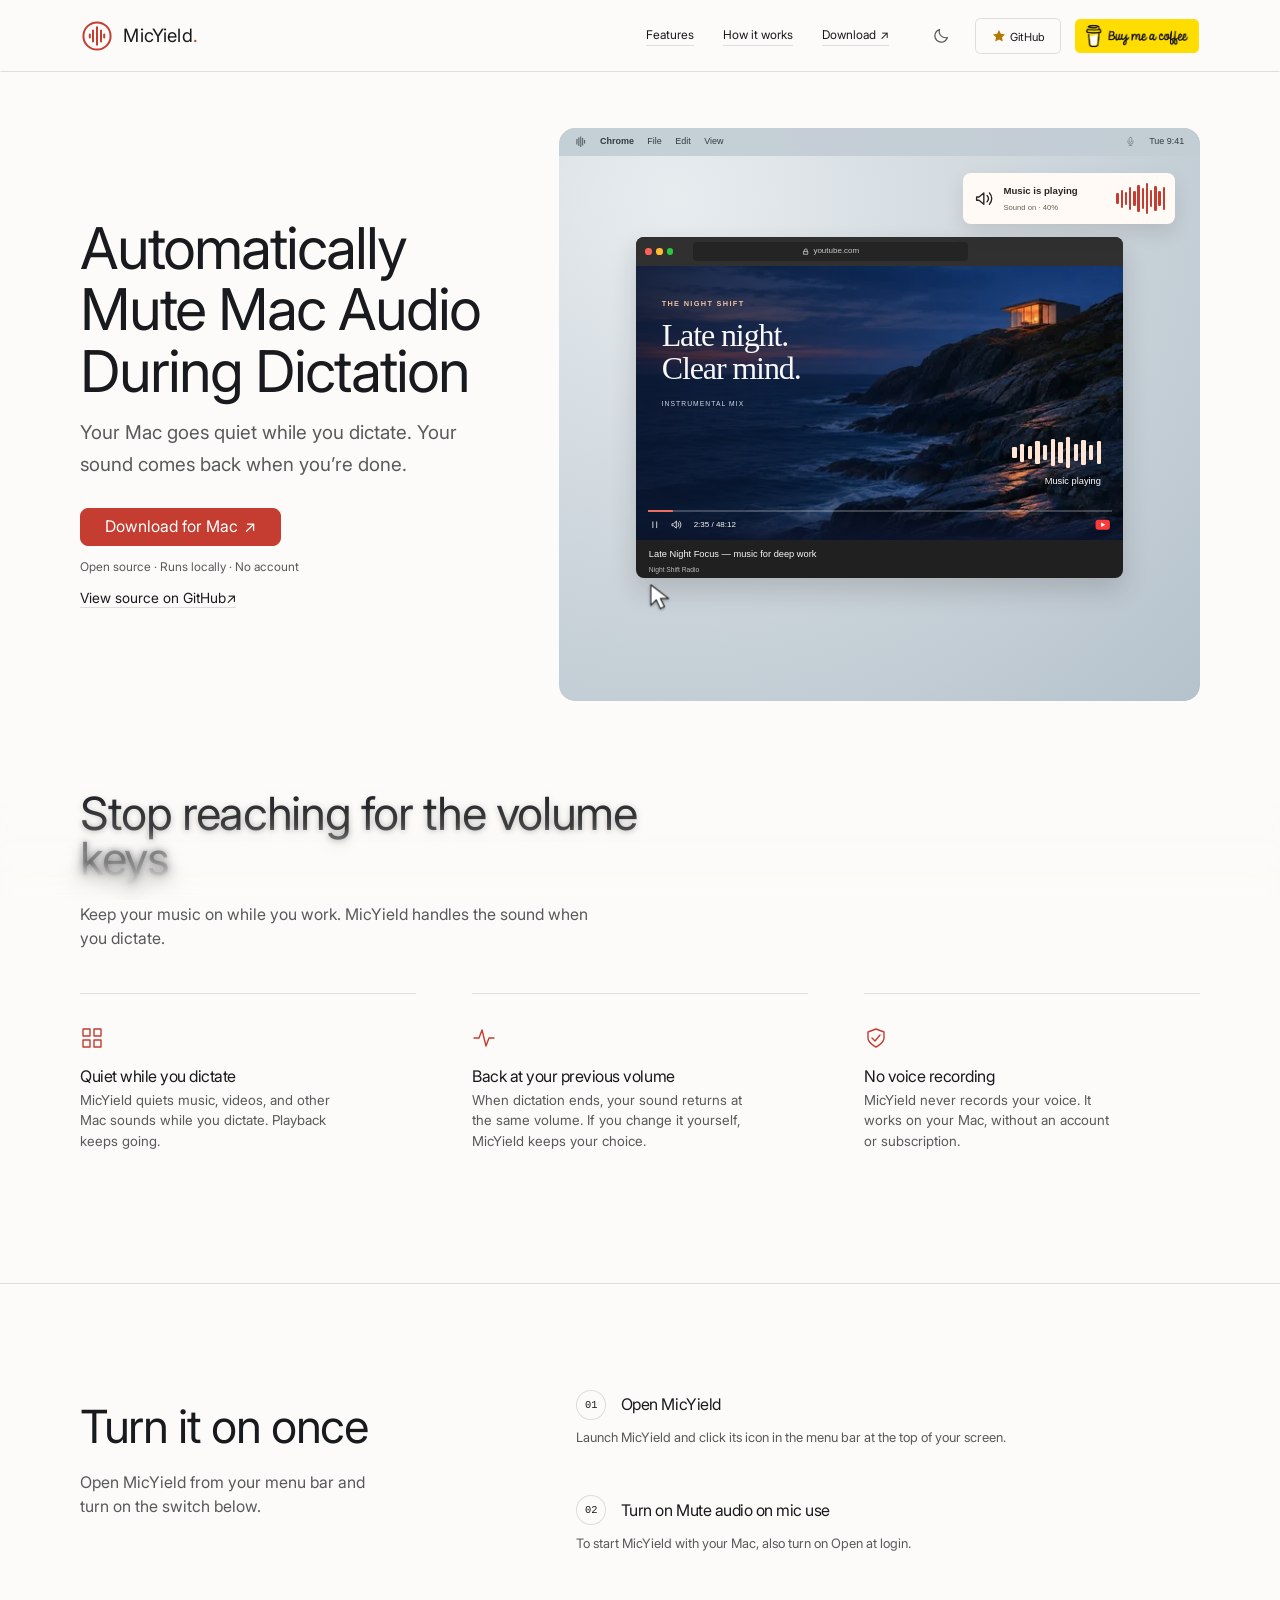
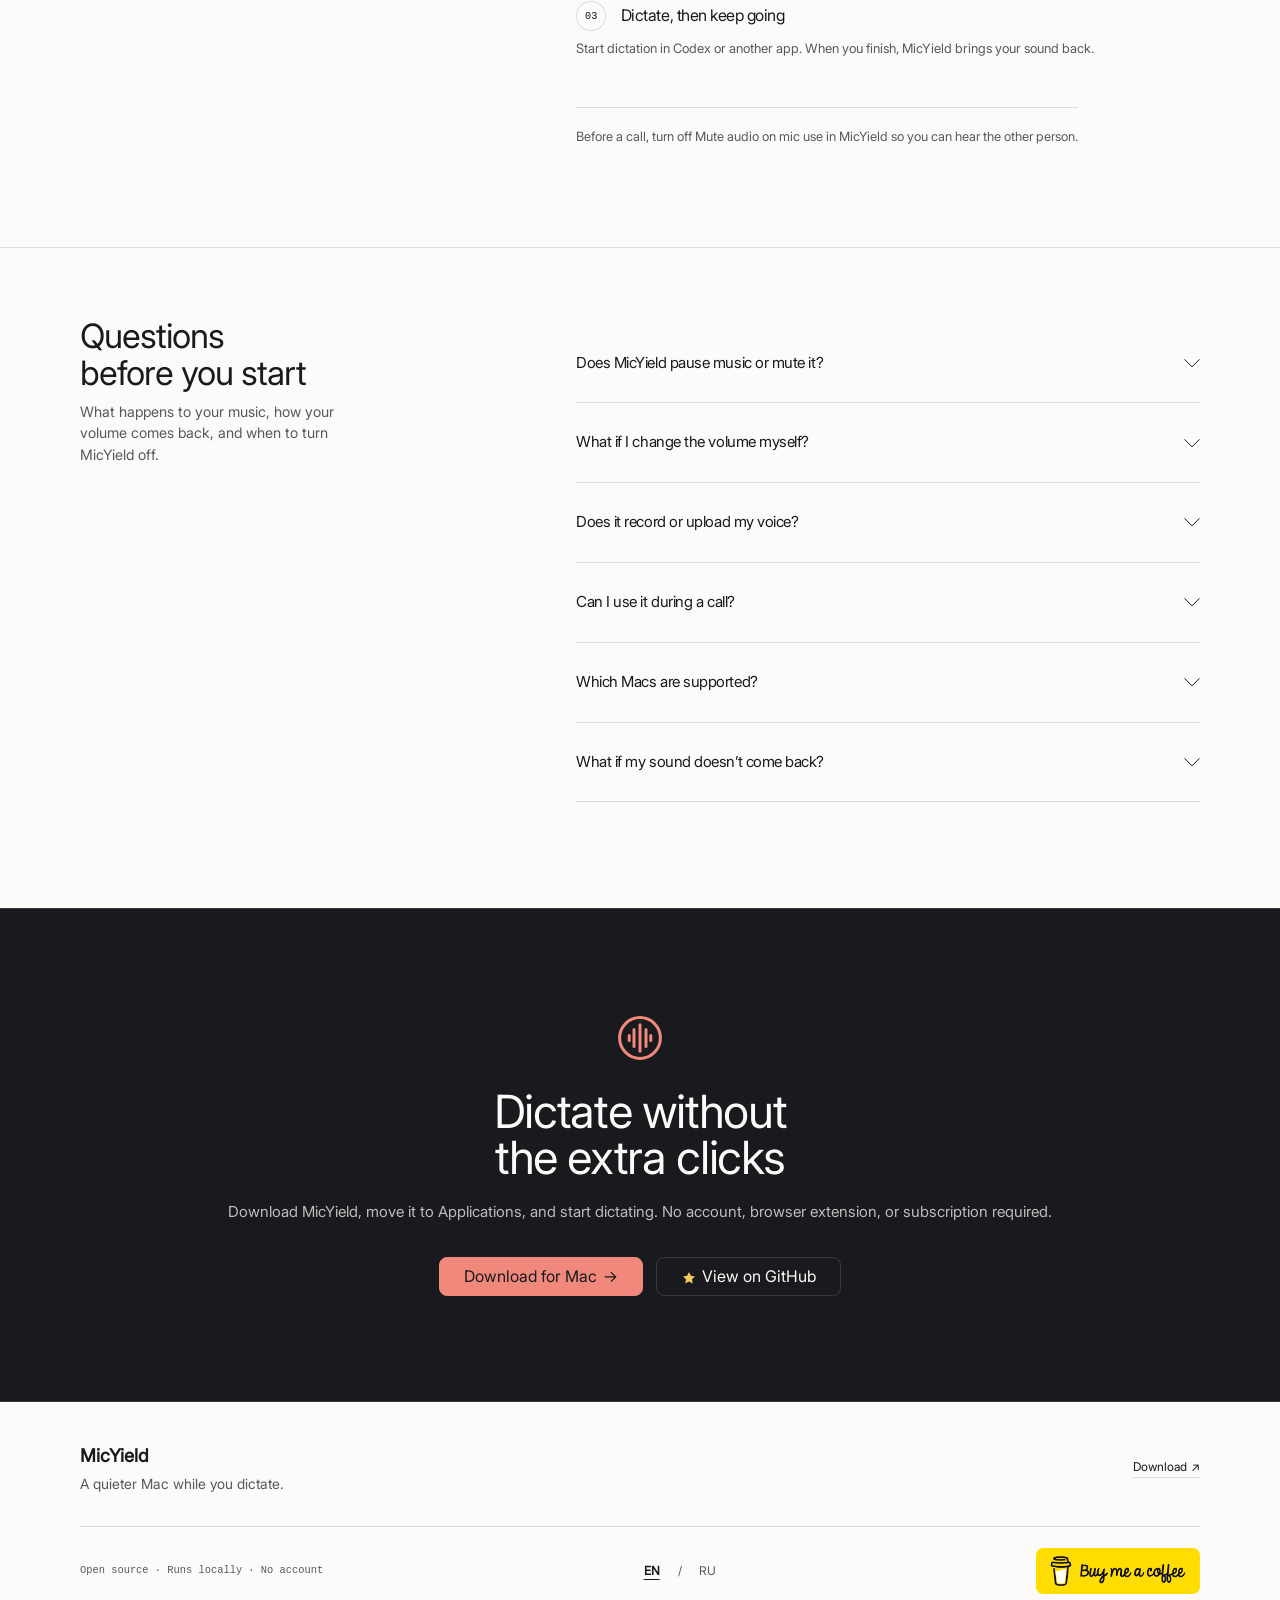
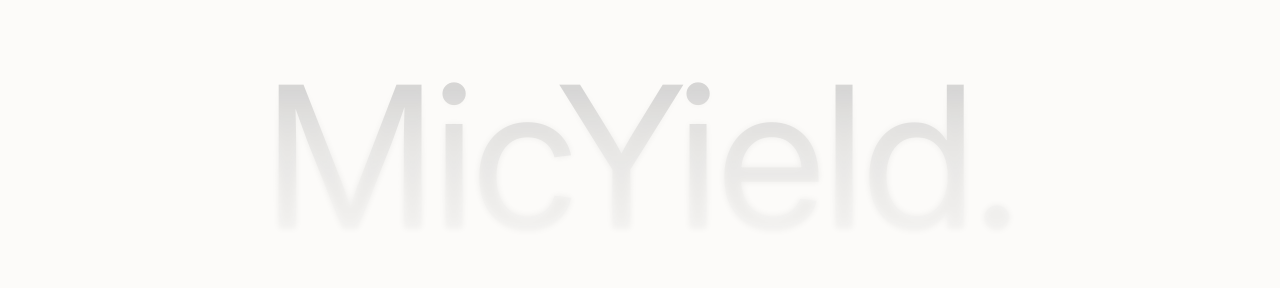
==== commit bc43216f: "Simplify English and Russian website copy" ====
--- a/index.html
+++ b/index.html
@@ -38,20 +38,20 @@
 </style><link rel="stylesheet" href="/_astro/RichText.DrKk6LuZ.css"></head><body><a href="#main" class="button_wrap skip-link"><span class="button_text text-style-trim">Skip to main content</span></a><header class="nav_wrap" data-locale="en"><div class="nav_inner"><a class="nav_logo" href="/" aria-label="MicYield home"><svg class="project-mark" viewBox="0 0 40 40" aria-hidden="true" fill="none" stroke="currentColor" stroke-width="2.5" stroke-linecap="round"><circle cx="20" cy="20" r="17"></circle><path d="M11 18v4m4-9v14m5-18v22m5-18v14m4-9v4"></path></svg><span>MicYield<span class="nav_logo_dot">.</span></span></a><nav class="nav_links" aria-label="Main"><a href="/#features" class="button_wrap link"><span class="button_text text-style-trim">Features</span></a><a href="/#get-started" class="button_wrap link"><span class="button_text text-style-trim">How it works</span></a><a href="/download/?start=1" class="button_wrap link"><span class="button_text text-style-trim">Download<span class="button_arrow up-right" aria-hidden="true">↗</span></span></a></nav><div class="nav_actions"><button class="nav_theme" type="button" aria-label="Switch to dark theme" data-theme-toggle hidden><svg class="nav_moon" width="18" height="18" viewBox="0 0 24 24" fill="none" stroke="currentColor" stroke-width="1.5" aria-hidden="true"><path d="M20.5 14a8.5 8.5 0 0 1-10.5-10.5A8.5 8.5 0 1 0 20.5 14Z"></path></svg><svg class="nav_sun" width="18" height="18" viewBox="0 0 24 24" fill="none" stroke="currentColor" stroke-width="1.5" stroke-linecap="round" aria-hidden="true"><circle cx="12" cy="12" r="4"></circle><path d="M12 2v2m0 16v2M2 12h2m16 0h2M5 5l1.5 1.5m11 11L19 19M5 19l1.5-1.5m11-11L19 5"></path></svg></button><a aria-label="View on GitHub" href="https://github.com/rrabochiy/MicYield" class="button_wrap secondary nav_github"><span class="button_text text-style-trim"><svg class="star_wrap" viewBox="0 0 24 24" fill="currentColor" stroke="none" stroke-width="1.6" stroke-linejoin="round" aria-hidden="true"><path d="m12 3 2.8 5.7 6.2.9-4.5 4.4 1.1 6.2-5.6-3-5.6 3 1.1-6.2L3 9.6l6.2-.9L12 3Z"></path></svg><span>GitHub</span></span></a><a class="nav_support" href="https://buymeacoffee.com/sosun" target="_blank" rel="noopener noreferrer" aria-label="Support MicYield on Buy Me a Coffee (opens in a new tab)"><img src="/images/buy-me-a-coffee.png" alt="Buy me a coffee" width="124" height="35"></a><button class="nav_menu" type="button" data-modal-open="mobile-navigation" aria-label="Open navigation" aria-controls="mobile-navigation" aria-expanded="false"><svg viewBox="0 0 24 24" width="24" height="24" fill="none" stroke="currentColor" stroke-width="1.5" stroke-linecap="round" aria-hidden="true"><path d="M4 7h16M4 12h16M4 17h16"></path></svg></button></div></div><dialog id="mobile-navigation" class="modal_wrap side-panel nav_drawer" aria-label="Navigation"><div class="modal_content"><button aria-label="Close" type="button" data-modal-close="true" class="button_wrap secondary close modal_close"><svg width="26" height="26" viewBox="0 0 26 26" fill="none" aria-hidden="true" class="icon small button_mark">
 <path d="M2 2L24.6274 24.6274" stroke="currentColor" vector-effect="non-scaling-stroke" style="stroke-width: var(--border-width)" />
 <path d="M2 25.0024L24.6274 2.375" stroke="currentColor" vector-effect="non-scaling-stroke" style="stroke-width: var(--border-width)" />
-</svg></button><div class="modal_scroll" data-modal-scroll><div class="modal_body margin-trim"><span class="nav_drawer-title">MicYield</span><nav class="nav_drawer-links" aria-label="Mobile"><a href="/#features" data-modal-close="true" class="button_wrap link"><span class="button_text text-style-trim">Features</span></a><a href="/#get-started" data-modal-close="true" class="button_wrap link"><span class="button_text text-style-trim">How it works</span></a><a href="/download/?start=1" data-modal-close="true" class="button_wrap link"><span class="button_text text-style-trim">Download<span class="button_arrow up-right" aria-hidden="true">↗</span></span></a><a href="https://github.com/rrabochiy/MicYield" data-modal-close="true" class="button_wrap link"><span class="button_text text-style-trim"><svg class="star_wrap" viewBox="0 0 24 24" fill="currentColor" stroke="none" stroke-width="1.6" stroke-linejoin="round" aria-hidden="true"><path d="m12 3 2.8 5.7 6.2.9-4.5 4.4 1.1 6.2-5.6-3-5.6 3 1.1-6.2L3 9.6l6.2-.9L12 3Z"></path></svg>GitHub</span></a><a class="nav_support_drawer" href="https://buymeacoffee.com/sosun" target="_blank" rel="noopener noreferrer" aria-label="Support MicYield on Buy Me a Coffee (opens in a new tab)" data-modal-close><img src="/images/buy-me-a-coffee.png" alt="Buy me a coffee" width="164" height="46"></a></nav></div></div></div></dialog><script type="module">for(let e of document.querySelectorAll(`.modal_wrap`)){let t=e.querySelector(`[data-modal-scroll]`),n=()=>{e.open||(t&&(t.scrollTop=0),e.showModal(),e.dispatchEvent(new CustomEvent(`modal-open`,{bubbles:!0})))};e.addEventListener(`close`,()=>e.dispatchEvent(new CustomEvent(`modal-close`,{bubbles:!0})));let r=!1;e.addEventListener(`mousedown`,t=>{r=t.target===e}),e.addEventListener(`click`,t=>{let n=t.target;n instanceof Element&&((n.closest(`[data-modal-close]`)||r&&n===e)&&e.close(),r=!1)}),document.addEventListener(`click`,t=>{let r=t.target;r instanceof Element&&r.closest(`[data-modal-open="${e.id}"], a[href="#${e.id}"]`)&&(t.preventDefault(),n())});let i=new URL(location.href);i.searchParams.get(`modal`)===e.id&&(n(),i.searchParams.delete(`modal`),history.replaceState(history.state,``,i))}</script></header><script type="module">var e=document.querySelector(`.nav_wrap`);if(e){let t=document.querySelector(`#mobile-navigation`),n=e.querySelector(`.nav_menu`),r=Math.max(0,window.scrollY),i=!1,a=()=>e.classList.remove(`scroll-hidden`),o=()=>{let n=Math.max(0,Math.min(window.scrollY,document.documentElement.scrollHeight-window.innerHeight));e.classList.toggle(`scrolled`,n>0),n<=e.offsetHeight||n<r||t?.open?a():n>r&&e.classList.add(`scroll-hidden`),r=n,i=!1};o(),window.addEventListener(`scroll`,()=>{i||(i=!0,requestAnimationFrame(o))},{passive:!0}),window.addEventListener(`pageshow`,()=>{r=Math.max(0,window.scrollY),o(),a()}),e.addEventListener(`focusin`,a),t?.addEventListener(`modal-open`,()=>{a(),n?.setAttribute(`aria-expanded`,`true`)}),t?.addEventListener(`modal-close`,()=>{n?.setAttribute(`aria-expanded`,`false`),r=Math.max(0,window.scrollY)});let s=window.matchMedia(`(min-width: 48rem)`);s.addEventListener(`change`,()=>{s.matches&&t?.open&&t.close()})}var t=document.querySelector(`[data-theme-toggle]`);if(t){let e=document.documentElement.lang===`ru`;t.hidden=!1;let n=()=>t.setAttribute(`aria-label`,document.documentElement.classList.contains(`theme-dark`)?e?`Включить светлую тему`:`Switch to light theme`:e?`Включить тёмную тему`:`Switch to dark theme`);n(),t.addEventListener(`click`,()=>{let e=document.documentElement.classList.toggle(`theme-dark`);document.documentElement.classList.toggle(`theme-light`,!e);try{localStorage.setItem(`landpack-theme`,e?`dark`:`light`)}catch{}n()})}</script><main id="main" tabindex="-1"><section class="section padding-top-0 padding-bottom-small project-hero_wrap"><div class="container"><div class="project-hero_grid"><div class="project-hero_content"><h1 class="heading text-style-display project-hero_heading">Automatically Mute Mac Audio During Dictation</h1><p class="text text-style-large project-hero_intro">Your Mac goes quiet while you dictate. Your sound comes back when you’re done.</p><div class="button-wrapper"><a href="/download/?start=1" class="button_wrap"><span class="button_text text-style-trim">Download for Mac<span class="button_arrow up-right" aria-hidden="true">↗</span></span></a></div><p class="project-hero_license">Open source · Runs locally · No account</p><p class="project-hero_source"><a href="https://github.com/rrabochiy/MicYield">View source on GitHub<span aria-hidden="true">↗</span></a></p></div><figure class="screencast_wrap" aria-label="Animated demonstration of automatic Mac audio muting" data-screencast data-locale="en" data-phase="music" data-playing="false"><div class="screencast_artboard" aria-hidden="true"><div class="screencast_desktop"><div class="screencast_menubar"><span class="screencast_system-mark"><svg viewBox="0 0 24 24"><path d="M12 2v20M4 7v10M8 4v16M16 5v14M20 9v6"></path></svg></span><strong data-cast-app>Chrome</strong><span>File</span><span>Edit</span><span>View</span><span class="screencast_menu-spacer"></span><svg class="screencast_menu-mic" viewBox="0 0 24 24"><rect x="9" y="3" width="6" height="11" rx="3"></rect><path d="M6 11v1a6 6 0 0 0 12 0v-1m-6 7v3m-3 0h6"></path></svg><span class="screencast_menu-time">Tue 9:41</span></div><div class="screencast_music" data-cast-music><div class="screencast_windowbar"><span class="screencast_traffic"><i></i><i></i><i></i></span><span class="screencast_address"><svg viewBox="0 0 16 16"><path d="M5 7V5a3 3 0 0 1 6 0v2M4 7h8v6H4Z"></path></svg>youtube.com</span></div><div class="screencast_video"><img src="/images/demo-focus-cover.webp" alt="" width="512" height="512" fetchpriority="high"><div class="screencast_video-shade"></div><div class="screencast_video-visualizer"><div class="screencast_music-bars"><i style="--bar-height: 1.8cqw; --bar-delay: 0s"></i><i style="--bar-height: 2.8cqw; --bar-delay: -0.13s"></i><i style="--bar-height: 2.1cqw; --bar-delay: -0.26s"></i><i style="--bar-height: 3.6cqw; --bar-delay: -0.39s"></i><i style="--bar-height: 2.4cqw; --bar-delay: -0.52s"></i><i style="--bar-height: 4.3cqw; --bar-delay: -0.65s"></i><i style="--bar-height: 3.2cqw; --bar-delay: -0.78s"></i><i style="--bar-height: 4.9cqw; --bar-delay: -0.91s"></i><i style="--bar-height: 2.7cqw; --bar-delay: -1.04s"></i><i style="--bar-height: 4cqw; --bar-delay: -1.17s"></i><i style="--bar-height: 2.3cqw; --bar-delay: -1.3s"></i><i style="--bar-height: 3.5cqw; --bar-delay: -1.4300000000000002s"></i></div><span class="screencast_now-playing">Music playing</span><span class="screencast_now-muted">Playing silently</span></div><div class="screencast_video-copy"><span>THE NIGHT SHIFT</span><strong>Late night.<br>Clear mind.</strong><small>INSTRUMENTAL MIX</small></div><div class="screencast_playerbar"><span class="screencast_playhead"><i data-cast-progress></i></span><svg viewBox="0 0 24 24"><path d="M8 6v12M16 6v12"></path></svg><svg class="screencast_speaker" viewBox="0 0 24 24"><path d="m11 5-6 5H2v4h3l6 5V5Z"></path><path class="screencast_sound-waves" d="M15 8a6 6 0 0 1 0 8m3-11a10 10 0 0 1 0 14"></path><path class="screencast_sound-cross" d="m16 9 6 6m0-6-6 6"></path></svg><span class="screencast_player-time"><span data-cast-time>2:34</span> / 48:12</span><span class="screencast_player-spacer"></span><svg class="screencast_youtube" viewBox="0 0 28 20"><rect x="1" y="1" width="26" height="18" rx="5"></rect><path d="m11 6 8 4-8 4Z"></path></svg></div></div><div class="screencast_video-footer"><strong>Late Night Focus — music for deep work</strong><span>Night Shift Radio</span></div></div><div class="screencast_output" data-cast-output><span class="screencast_output-icon"><svg viewBox="0 0 24 24"><path d="m11 5-6 5H2v4h3l6 5V5Z"></path><path class="screencast_sound-waves" d="M15 8a6 6 0 0 1 0 8m3-11a10 10 0 0 1 0 14"></path><path class="screencast_sound-cross" d="m16 9 6 6m0-6-6 6"></path></svg></span><div><strong data-cast-output-label>Music is playing</strong><span data-cast-volume>Sound on · 40%</span></div><div class="screencast_music-bars"><i style="--bar-height: 1.8cqw; --bar-delay: 0s"></i><i style="--bar-height: 2.8cqw; --bar-delay: -0.13s"></i><i style="--bar-height: 2.1cqw; --bar-delay: -0.26s"></i><i style="--bar-height: 3.6cqw; --bar-delay: -0.39s"></i><i style="--bar-height: 2.4cqw; --bar-delay: -0.52s"></i><i style="--bar-height: 4.3cqw; --bar-delay: -0.65s"></i><i style="--bar-height: 3.2cqw; --bar-delay: -0.78s"></i><i style="--bar-height: 4.9cqw; --bar-delay: -0.91s"></i><i style="--bar-height: 2.7cqw; --bar-delay: -1.04s"></i><i style="--bar-height: 4cqw; --bar-delay: -1.17s"></i><i style="--bar-height: 2.3cqw; --bar-delay: -1.3s"></i><i style="--bar-height: 3.5cqw; --bar-delay: -1.4300000000000002s"></i></div></div><div class="screencast_codex" data-cast-codex><div class="screencast_codex-titlebar"><span class="screencast_traffic"><i></i><i></i><i></i></span><span>MicYield</span><span class="screencast_titlebar-plus">+</span></div><div class="screencast_workspace"><aside class="screencast_sidebar"><span class="screencast_codex-logo"><svg viewBox="0 0 24 24"><path d="m9 5-7 7 7 7m6-14 7 7-7 7"></path></svg>Codex</span><span class="screencast_new-thread"><svg viewBox="0 0 24 24"><path d="M12 5v14M5 12h14"></path></svg>New thread</span><span class="screencast_sidebar-label">PROJECTS</span><span class="screencast_project-name"><svg viewBox="0 0 24 24"><path d="M3 6h7l2 3h9v11H3V6Z"></path></svg>MicYield</span><span class="screencast_thread">Build something useful</span><span class="screencast_thread">Polish the sidebar</span><span class="screencast_sidebar-bottom"><i></i>Local workspace</span></aside><div class="screencast_conversation"><div class="screencast_conversation-top"><span>New thread</span><svg viewBox="0 0 24 24"><path d="M5 7h14M5 12h14M5 17h14"></path></svg></div><div class="screencast_empty"><svg viewBox="0 0 24 24"><path d="m9 5-7 7 7 7m6-14 7 7-7 7"></path></svg><strong>What should we build?</strong><span>Your next idea starts here.</span></div><div class="screencast_composer"><p class="screencast_placeholder">Ask Codex anything…</p><p class="screencast_transcript">Add a search field above<br>the project list.</p><div class="screencast_recording"><span class="screencast_recording-dot"></span><span class="screencast_voice-bars"><i style="--voice-height: 1cqw; --voice-delay: 0s"></i><i style="--voice-height: 1.8cqw; --voice-delay: -0.09s"></i><i style="--voice-height: 2.9cqw; --voice-delay: -0.18s"></i><i style="--voice-height: 1.6cqw; --voice-delay: -0.27s"></i><i style="--voice-height: 3.6cqw; --voice-delay: -0.36s"></i><i style="--voice-height: 2.4cqw; --voice-delay: -0.44999999999999996s"></i><i style="--voice-height: 4.2cqw; --voice-delay: -0.54s"></i><i style="--voice-height: 3cqw; --voice-delay: -0.63s"></i><i style="--voice-height: 1.8cqw; --voice-delay: -0.72s"></i><i style="--voice-height: 3.8cqw; --voice-delay: -0.8099999999999999s"></i><i style="--voice-height: 2.5cqw; --voice-delay: -0.8999999999999999s"></i><i style="--voice-height: 4.4cqw; --voice-delay: -0.99s"></i><i style="--voice-height: 3.1cqw; --voice-delay: -1.08s"></i><i style="--voice-height: 2cqw; --voice-delay: -1.17s"></i><i style="--voice-height: 3.5cqw; --voice-delay: -1.26s"></i><i style="--voice-height: 1.6cqw; --voice-delay: -1.3499999999999999s"></i><i style="--voice-height: 2.5cqw; --voice-delay: -1.44s"></i></span><span class="screencast_record-time" data-cast-record-time>0:00</span></div><div class="screencast_composer-tools"><span>+</span><span>Auto</span><span class="screencast_composer-spacer"></span><span class="screencast_mic-target"><span class="screencast_click-ring" data-cast-ring></span><svg class="screencast_mic-icon" viewBox="0 0 24 24"><rect x="9" y="3" width="6" height="11" rx="3"></rect><path d="M6 11v1a6 6 0 0 0 12 0v-1m-6 7v3m-3 0h6"></path></svg><svg class="screencast_stop-icon" viewBox="0 0 24 24"><rect x="6" y="6" width="12" height="12" rx="2"></rect></svg></span></div></div><span class="screencast_branch"><svg viewBox="0 0 24 24"><circle cx="6" cy="5" r="2"></circle><circle cx="18" cy="6" r="2"></circle><circle cx="6" cy="19" r="2"></circle><path d="M6 7v10m0-3c7 0 12-1 12-6"></path></svg>main<span>On your Mac</span></span></div></div></div><div class="screencast_notice" data-cast-notice><span class="screencast_notice-mark"><svg viewBox="0 0 24 24"><path d="M4 10v4m4-8v12m4-16v20m4-16v12m4-8v4"></path></svg></span><div><strong>MicYield</strong><span data-cast-notice-text>Mic on. Music muted.</span></div><svg class="screencast_notice-check" viewBox="0 0 24 24"><path d="m5 12 4 4L19 6"></path></svg></div><div class="screencast_cursor" data-cast-cursor><svg viewBox="0 0 32 40"><path d="M3 2v30l8-8 6 13 6-3-6-12h12L3 2Z"></path></svg></div></div></div><div class="screencast_controls" data-cast-controls hidden><button type="button" data-cast-toggle aria-label="Play animation"><svg class="screencast_pause-control" viewBox="0 0 24 24" aria-hidden="true"><path d="M9 5v14M15 5v14"></path></svg><svg class="screencast_play-control" viewBox="0 0 24 24" aria-hidden="true"><path d="m8 5 11 7-11 7V5Z"></path></svg></button><button type="button" data-cast-replay aria-label="Replay animation"><svg viewBox="0 0 24 24" aria-hidden="true"><path d="M4 10a8 8 0 1 1 0 5m0-10v5h5"></path></svg></button></div><p class="screencast_accessible">Start dictation in your coding app. MicYield mutes your Mac automatically. Finish dictation and your previous sound level returns.</p></figure><script type="module" src="/_astro/DictationDemo.astro_astro_type_script_index_0_lang.Btey4sWl.js"></script></div></div></section><section class="section padding-top-0" id="features"><div class="container"><div class="project-features_wrap"><div class="layout"><div><h2 class="heading text-style-h2 project-features_heading">Stop reaching for the volume keys</h2><p style="--_mw: 55ch;" class="text project-features_intro">Start dictating without switching to your player or finding the mute button every time.</p></div></div><div class="grid project-features_list"><article class="project-features_item"><svg viewBox="0 0 24 24" fill="none" stroke="currentColor" stroke-width="1.4" stroke-linecap="round" stroke-linejoin="round" aria-hidden="true"><path d="M3 3h7v7H3ZM14 3h7v7h-7ZM3 14h7v7H3ZM14 14h7v7h-7Z"></path></svg><h3 class="heading text-style-h6">Music stays out of your dictation</h3><p class="text text-style-small">MicYield mutes audio on your Mac’s default outputs when your microphone becomes active. Music and videos keep playing silently.</p></article><article class="project-features_item"><svg viewBox="0 0 24 24" fill="none" stroke="currentColor" stroke-width="1.4" stroke-linecap="round" stroke-linejoin="round" aria-hidden="true"><path d="M2 12h5l3-8 4 16 3-8h5"></path></svg><h3 class="heading text-style-h6">Back at your previous volume</h3><p class="text text-style-small">MicYield restores only the sound changes it made. Your manual mute and volume changes take priority.</p></article><article class="project-features_item"><svg viewBox="0 0 24 24" fill="none" stroke="currentColor" stroke-width="1.4" stroke-linecap="round" stroke-linejoin="round" aria-hidden="true"><path d="m12 3 8 3v6c0 5-8 9-8 9s-8-4-8-9V6l8-3Zm-4 9 3 3 5-6"></path></svg><h3 class="heading text-style-h6">No recording or cloud service</h3><p class="text text-style-small">Read the code or build it yourself. MicYield runs on your Mac without recording audio, sending telemetry, or contacting a server.</p></article></div></div></div></section><section class="section project-surface" id="get-started"><div class="container"><div class="layout sticky-content project-setup_wrap"><div><h2 class="heading text-style-h2">Turn it on once</h2><p class="text project-setup_intro">MicYield stays in your menu bar and handles the sound when you start dictating.</p></div><div><ol class="project-setup_steps"><li class="project-setup_item"><div class="project-setup_title"><span>01</span><h3 class="heading text-style-h6">Open MicYield</h3></div><p class="text text-style-small">Launch the app and find its icon in your menu bar.</p></li><li class="project-setup_item"><div class="project-setup_title"><span>02</span><h3 class="heading text-style-h6">Turn on automatic muting</h3></div><p class="text text-style-small">Enable Mute audio on mic use. Optionally enable Open at login to have MicYield ready every day.</p></li><li class="project-setup_item"><div class="project-setup_title"><span>03</span><h3 class="heading text-style-h6">Dictate, then keep going</h3></div><p class="text text-style-small">Start dictation in Codex or another app. When you finish, MicYield brings your sound back.</p></li></ol><p class="text text-style-small project-setup_note">MicYield detects an active microphone, not speech. A call or an app that keeps its mic open also triggers muting. Turn off Mute audio on mic use during calls to hear other people.</p></div></div></div></section><section class="section padding-top-0" id="faq"><div class="container"><div class="project-faq_wrap"><div class="project-faq_intro"><h2 class="heading text-style-h3">Before you turn it on</h2><p class="text">What gets muted, what keeps playing, and how your sound comes back.</p></div><div class="project-faq_list"><details class="accordion_item" data-accordion-group><summary class="accordion_toggle"><h3 class="heading text-style-h5 accordion_title">Does MicYield pause music or mute it?</h3><svg width="66" height="70" viewBox="0 0 66 70" fill="none" aria-hidden="true" class="icon small accordion_icon">
+</svg></button><div class="modal_scroll" data-modal-scroll><div class="modal_body margin-trim"><span class="nav_drawer-title">MicYield</span><nav class="nav_drawer-links" aria-label="Mobile"><a href="/#features" data-modal-close="true" class="button_wrap link"><span class="button_text text-style-trim">Features</span></a><a href="/#get-started" data-modal-close="true" class="button_wrap link"><span class="button_text text-style-trim">How it works</span></a><a href="/download/?start=1" data-modal-close="true" class="button_wrap link"><span class="button_text text-style-trim">Download<span class="button_arrow up-right" aria-hidden="true">↗</span></span></a><a href="https://github.com/rrabochiy/MicYield" data-modal-close="true" class="button_wrap link"><span class="button_text text-style-trim"><svg class="star_wrap" viewBox="0 0 24 24" fill="currentColor" stroke="none" stroke-width="1.6" stroke-linejoin="round" aria-hidden="true"><path d="m12 3 2.8 5.7 6.2.9-4.5 4.4 1.1 6.2-5.6-3-5.6 3 1.1-6.2L3 9.6l6.2-.9L12 3Z"></path></svg>GitHub</span></a><a class="nav_support_drawer" href="https://buymeacoffee.com/sosun" target="_blank" rel="noopener noreferrer" aria-label="Support MicYield on Buy Me a Coffee (opens in a new tab)" data-modal-close><img src="/images/buy-me-a-coffee.png" alt="Buy me a coffee" width="164" height="46"></a></nav></div></div></div></dialog><script type="module">for(let e of document.querySelectorAll(`.modal_wrap`)){let t=e.querySelector(`[data-modal-scroll]`),n=()=>{e.open||(t&&(t.scrollTop=0),e.showModal(),e.dispatchEvent(new CustomEvent(`modal-open`,{bubbles:!0})))};e.addEventListener(`close`,()=>e.dispatchEvent(new CustomEvent(`modal-close`,{bubbles:!0})));let r=!1;e.addEventListener(`mousedown`,t=>{r=t.target===e}),e.addEventListener(`click`,t=>{let n=t.target;n instanceof Element&&((n.closest(`[data-modal-close]`)||r&&n===e)&&e.close(),r=!1)}),document.addEventListener(`click`,t=>{let r=t.target;r instanceof Element&&r.closest(`[data-modal-open="${e.id}"], a[href="#${e.id}"]`)&&(t.preventDefault(),n())});let i=new URL(location.href);i.searchParams.get(`modal`)===e.id&&(n(),i.searchParams.delete(`modal`),history.replaceState(history.state,``,i))}</script></header><script type="module">var e=document.querySelector(`.nav_wrap`);if(e){let t=document.querySelector(`#mobile-navigation`),n=e.querySelector(`.nav_menu`),r=Math.max(0,window.scrollY),i=!1,a=()=>e.classList.remove(`scroll-hidden`),o=()=>{let n=Math.max(0,Math.min(window.scrollY,document.documentElement.scrollHeight-window.innerHeight));e.classList.toggle(`scrolled`,n>0),n<=e.offsetHeight||n<r||t?.open?a():n>r&&e.classList.add(`scroll-hidden`),r=n,i=!1};o(),window.addEventListener(`scroll`,()=>{i||(i=!0,requestAnimationFrame(o))},{passive:!0}),window.addEventListener(`pageshow`,()=>{r=Math.max(0,window.scrollY),o(),a()}),e.addEventListener(`focusin`,a),t?.addEventListener(`modal-open`,()=>{a(),n?.setAttribute(`aria-expanded`,`true`)}),t?.addEventListener(`modal-close`,()=>{n?.setAttribute(`aria-expanded`,`false`),r=Math.max(0,window.scrollY)});let s=window.matchMedia(`(min-width: 48rem)`);s.addEventListener(`change`,()=>{s.matches&&t?.open&&t.close()})}var t=document.querySelector(`[data-theme-toggle]`);if(t){let e=document.documentElement.lang===`ru`;t.hidden=!1;let n=()=>t.setAttribute(`aria-label`,document.documentElement.classList.contains(`theme-dark`)?e?`Включить светлую тему`:`Switch to light theme`:e?`Включить тёмную тему`:`Switch to dark theme`);n(),t.addEventListener(`click`,()=>{let e=document.documentElement.classList.toggle(`theme-dark`);document.documentElement.classList.toggle(`theme-light`,!e);try{localStorage.setItem(`landpack-theme`,e?`dark`:`light`)}catch{}n()})}</script><main id="main" tabindex="-1"><section class="section padding-top-0 padding-bottom-small project-hero_wrap"><div class="container"><div class="project-hero_grid"><div class="project-hero_content"><h1 class="heading text-style-display project-hero_heading">Automatically Mute Mac Audio During Dictation</h1><p class="text text-style-large project-hero_intro">Your Mac goes quiet while you dictate. Your sound comes back when you’re done.</p><div class="button-wrapper"><a href="/download/?start=1" class="button_wrap"><span class="button_text text-style-trim">Download for Mac<span class="button_arrow up-right" aria-hidden="true">↗</span></span></a></div><p class="project-hero_license">Open source · Runs locally · No account</p><p class="project-hero_source"><a href="https://github.com/rrabochiy/MicYield">View source on GitHub<span aria-hidden="true">↗</span></a></p></div><figure class="screencast_wrap" aria-label="Animated demonstration of automatic Mac audio muting" data-screencast data-locale="en" data-phase="music" data-playing="false"><div class="screencast_artboard" aria-hidden="true"><div class="screencast_desktop"><div class="screencast_menubar"><span class="screencast_system-mark"><svg viewBox="0 0 24 24"><path d="M12 2v20M4 7v10M8 4v16M16 5v14M20 9v6"></path></svg></span><strong data-cast-app>Chrome</strong><span>File</span><span>Edit</span><span>View</span><span class="screencast_menu-spacer"></span><svg class="screencast_menu-mic" viewBox="0 0 24 24"><rect x="9" y="3" width="6" height="11" rx="3"></rect><path d="M6 11v1a6 6 0 0 0 12 0v-1m-6 7v3m-3 0h6"></path></svg><span class="screencast_menu-time">Tue 9:41</span></div><div class="screencast_music" data-cast-music><div class="screencast_windowbar"><span class="screencast_traffic"><i></i><i></i><i></i></span><span class="screencast_address"><svg viewBox="0 0 16 16"><path d="M5 7V5a3 3 0 0 1 6 0v2M4 7h8v6H4Z"></path></svg>youtube.com</span></div><div class="screencast_video"><img src="/images/demo-focus-cover.webp" alt="" width="512" height="512" fetchpriority="high"><div class="screencast_video-shade"></div><div class="screencast_video-visualizer"><div class="screencast_music-bars"><i style="--bar-height: 1.8cqw; --bar-delay: 0s"></i><i style="--bar-height: 2.8cqw; --bar-delay: -0.13s"></i><i style="--bar-height: 2.1cqw; --bar-delay: -0.26s"></i><i style="--bar-height: 3.6cqw; --bar-delay: -0.39s"></i><i style="--bar-height: 2.4cqw; --bar-delay: -0.52s"></i><i style="--bar-height: 4.3cqw; --bar-delay: -0.65s"></i><i style="--bar-height: 3.2cqw; --bar-delay: -0.78s"></i><i style="--bar-height: 4.9cqw; --bar-delay: -0.91s"></i><i style="--bar-height: 2.7cqw; --bar-delay: -1.04s"></i><i style="--bar-height: 4cqw; --bar-delay: -1.17s"></i><i style="--bar-height: 2.3cqw; --bar-delay: -1.3s"></i><i style="--bar-height: 3.5cqw; --bar-delay: -1.4300000000000002s"></i></div><span class="screencast_now-playing">Music playing</span><span class="screencast_now-muted">Playing silently</span></div><div class="screencast_video-copy"><span>THE NIGHT SHIFT</span><strong>Late night.<br>Clear mind.</strong><small>INSTRUMENTAL MIX</small></div><div class="screencast_playerbar"><span class="screencast_playhead"><i data-cast-progress></i></span><svg viewBox="0 0 24 24"><path d="M8 6v12M16 6v12"></path></svg><svg class="screencast_speaker" viewBox="0 0 24 24"><path d="m11 5-6 5H2v4h3l6 5V5Z"></path><path class="screencast_sound-waves" d="M15 8a6 6 0 0 1 0 8m3-11a10 10 0 0 1 0 14"></path><path class="screencast_sound-cross" d="m16 9 6 6m0-6-6 6"></path></svg><span class="screencast_player-time"><span data-cast-time>2:34</span> / 48:12</span><span class="screencast_player-spacer"></span><svg class="screencast_youtube" viewBox="0 0 28 20"><rect x="1" y="1" width="26" height="18" rx="5"></rect><path d="m11 6 8 4-8 4Z"></path></svg></div></div><div class="screencast_video-footer"><strong>Late Night Focus — music for deep work</strong><span>Night Shift Radio</span></div></div><div class="screencast_output" data-cast-output><span class="screencast_output-icon"><svg viewBox="0 0 24 24"><path d="m11 5-6 5H2v4h3l6 5V5Z"></path><path class="screencast_sound-waves" d="M15 8a6 6 0 0 1 0 8m3-11a10 10 0 0 1 0 14"></path><path class="screencast_sound-cross" d="m16 9 6 6m0-6-6 6"></path></svg></span><div><strong data-cast-output-label>Music is playing</strong><span data-cast-volume>Sound on · 40%</span></div><div class="screencast_music-bars"><i style="--bar-height: 1.8cqw; --bar-delay: 0s"></i><i style="--bar-height: 2.8cqw; --bar-delay: -0.13s"></i><i style="--bar-height: 2.1cqw; --bar-delay: -0.26s"></i><i style="--bar-height: 3.6cqw; --bar-delay: -0.39s"></i><i style="--bar-height: 2.4cqw; --bar-delay: -0.52s"></i><i style="--bar-height: 4.3cqw; --bar-delay: -0.65s"></i><i style="--bar-height: 3.2cqw; --bar-delay: -0.78s"></i><i style="--bar-height: 4.9cqw; --bar-delay: -0.91s"></i><i style="--bar-height: 2.7cqw; --bar-delay: -1.04s"></i><i style="--bar-height: 4cqw; --bar-delay: -1.17s"></i><i style="--bar-height: 2.3cqw; --bar-delay: -1.3s"></i><i style="--bar-height: 3.5cqw; --bar-delay: -1.4300000000000002s"></i></div></div><div class="screencast_codex" data-cast-codex><div class="screencast_codex-titlebar"><span class="screencast_traffic"><i></i><i></i><i></i></span><span>MicYield</span><span class="screencast_titlebar-plus">+</span></div><div class="screencast_workspace"><aside class="screencast_sidebar"><span class="screencast_codex-logo"><svg viewBox="0 0 24 24"><path d="m9 5-7 7 7 7m6-14 7 7-7 7"></path></svg>Codex</span><span class="screencast_new-thread"><svg viewBox="0 0 24 24"><path d="M12 5v14M5 12h14"></path></svg>New thread</span><span class="screencast_sidebar-label">PROJECTS</span><span class="screencast_project-name"><svg viewBox="0 0 24 24"><path d="M3 6h7l2 3h9v11H3V6Z"></path></svg>MicYield</span><span class="screencast_thread">Build something useful</span><span class="screencast_thread">Polish the sidebar</span><span class="screencast_sidebar-bottom"><i></i>Local workspace</span></aside><div class="screencast_conversation"><div class="screencast_conversation-top"><span>New thread</span><svg viewBox="0 0 24 24"><path d="M5 7h14M5 12h14M5 17h14"></path></svg></div><div class="screencast_empty"><svg viewBox="0 0 24 24"><path d="m9 5-7 7 7 7m6-14 7 7-7 7"></path></svg><strong>What should we build?</strong><span>Your next idea starts here.</span></div><div class="screencast_composer"><p class="screencast_placeholder">Ask Codex anything…</p><p class="screencast_transcript">Add a search field above<br>the project list.</p><div class="screencast_recording"><span class="screencast_recording-dot"></span><span class="screencast_voice-bars"><i style="--voice-height: 1cqw; --voice-delay: 0s"></i><i style="--voice-height: 1.8cqw; --voice-delay: -0.09s"></i><i style="--voice-height: 2.9cqw; --voice-delay: -0.18s"></i><i style="--voice-height: 1.6cqw; --voice-delay: -0.27s"></i><i style="--voice-height: 3.6cqw; --voice-delay: -0.36s"></i><i style="--voice-height: 2.4cqw; --voice-delay: -0.44999999999999996s"></i><i style="--voice-height: 4.2cqw; --voice-delay: -0.54s"></i><i style="--voice-height: 3cqw; --voice-delay: -0.63s"></i><i style="--voice-height: 1.8cqw; --voice-delay: -0.72s"></i><i style="--voice-height: 3.8cqw; --voice-delay: -0.8099999999999999s"></i><i style="--voice-height: 2.5cqw; --voice-delay: -0.8999999999999999s"></i><i style="--voice-height: 4.4cqw; --voice-delay: -0.99s"></i><i style="--voice-height: 3.1cqw; --voice-delay: -1.08s"></i><i style="--voice-height: 2cqw; --voice-delay: -1.17s"></i><i style="--voice-height: 3.5cqw; --voice-delay: -1.26s"></i><i style="--voice-height: 1.6cqw; --voice-delay: -1.3499999999999999s"></i><i style="--voice-height: 2.5cqw; --voice-delay: -1.44s"></i></span><span class="screencast_record-time" data-cast-record-time>0:00</span></div><div class="screencast_composer-tools"><span>+</span><span>Auto</span><span class="screencast_composer-spacer"></span><span class="screencast_mic-target"><span class="screencast_click-ring" data-cast-ring></span><svg class="screencast_mic-icon" viewBox="0 0 24 24"><rect x="9" y="3" width="6" height="11" rx="3"></rect><path d="M6 11v1a6 6 0 0 0 12 0v-1m-6 7v3m-3 0h6"></path></svg><svg class="screencast_stop-icon" viewBox="0 0 24 24"><rect x="6" y="6" width="12" height="12" rx="2"></rect></svg></span></div></div><span class="screencast_branch"><svg viewBox="0 0 24 24"><circle cx="6" cy="5" r="2"></circle><circle cx="18" cy="6" r="2"></circle><circle cx="6" cy="19" r="2"></circle><path d="M6 7v10m0-3c7 0 12-1 12-6"></path></svg>main<span>On your Mac</span></span></div></div></div><div class="screencast_notice" data-cast-notice><span class="screencast_notice-mark"><svg viewBox="0 0 24 24"><path d="M4 10v4m4-8v12m4-16v20m4-16v12m4-8v4"></path></svg></span><div><strong>MicYield</strong><span data-cast-notice-text>Mic on. Music muted.</span></div><svg class="screencast_notice-check" viewBox="0 0 24 24"><path d="m5 12 4 4L19 6"></path></svg></div><div class="screencast_cursor" data-cast-cursor><svg viewBox="0 0 32 40"><path d="M3 2v30l8-8 6 13 6-3-6-12h12L3 2Z"></path></svg></div></div></div><div class="screencast_controls" data-cast-controls hidden><button type="button" data-cast-toggle aria-label="Play animation"><svg class="screencast_pause-control" viewBox="0 0 24 24" aria-hidden="true"><path d="M9 5v14M15 5v14"></path></svg><svg class="screencast_play-control" viewBox="0 0 24 24" aria-hidden="true"><path d="m8 5 11 7-11 7V5Z"></path></svg></button><button type="button" data-cast-replay aria-label="Replay animation"><svg viewBox="0 0 24 24" aria-hidden="true"><path d="M4 10a8 8 0 1 1 0 5m0-10v5h5"></path></svg></button></div><p class="screencast_accessible">Start dictation in your coding app. MicYield mutes your Mac automatically. Finish dictation and your previous sound level returns.</p></figure><script type="module" src="/_astro/DictationDemo.astro_astro_type_script_index_0_lang.Btey4sWl.js"></script></div></div></section><section class="section padding-top-0" id="features"><div class="container"><div class="project-features_wrap"><div class="layout"><div><h2 class="heading text-style-h2 project-features_heading">Stop reaching for the volume keys</h2><p style="--_mw: 55ch;" class="text project-features_intro">Keep your music on while you work. MicYield handles the sound when you dictate.</p></div></div><div class="grid project-features_list"><article class="project-features_item"><svg viewBox="0 0 24 24" fill="none" stroke="currentColor" stroke-width="1.4" stroke-linecap="round" stroke-linejoin="round" aria-hidden="true"><path d="M3 3h7v7H3ZM14 3h7v7h-7ZM3 14h7v7H3ZM14 14h7v7h-7Z"></path></svg><h3 class="heading text-style-h6">Quiet while you dictate</h3><p class="text text-style-small">MicYield quiets music, videos, and other Mac sounds while you dictate. Playback keeps going.</p></article><article class="project-features_item"><svg viewBox="0 0 24 24" fill="none" stroke="currentColor" stroke-width="1.4" stroke-linecap="round" stroke-linejoin="round" aria-hidden="true"><path d="M2 12h5l3-8 4 16 3-8h5"></path></svg><h3 class="heading text-style-h6">Back at your previous volume</h3><p class="text text-style-small">When dictation ends, your sound returns at the same volume. If you change it yourself, MicYield keeps your choice.</p></article><article class="project-features_item"><svg viewBox="0 0 24 24" fill="none" stroke="currentColor" stroke-width="1.4" stroke-linecap="round" stroke-linejoin="round" aria-hidden="true"><path d="m12 3 8 3v6c0 5-8 9-8 9s-8-4-8-9V6l8-3Zm-4 9 3 3 5-6"></path></svg><h3 class="heading text-style-h6">No voice recording</h3><p class="text text-style-small">MicYield never records your voice. It works on your Mac, without an account or subscription.</p></article></div></div></div></section><section class="section project-surface" id="get-started"><div class="container"><div class="layout sticky-content project-setup_wrap"><div><h2 class="heading text-style-h2">Turn it on once</h2><p class="text project-setup_intro">Open MicYield from your menu bar and turn on the switch below.</p></div><div><ol class="project-setup_steps"><li class="project-setup_item"><div class="project-setup_title"><span>01</span><h3 class="heading text-style-h6">Open MicYield</h3></div><p class="text text-style-small">Launch MicYield and click its icon in the menu bar at the top of your screen.</p></li><li class="project-setup_item"><div class="project-setup_title"><span>02</span><h3 class="heading text-style-h6">Turn on Mute audio on mic use</h3></div><p class="text text-style-small">To start MicYield with your Mac, also turn on Open at login.</p></li><li class="project-setup_item"><div class="project-setup_title"><span>03</span><h3 class="heading text-style-h6">Dictate, then keep going</h3></div><p class="text text-style-small">Start dictation in Codex or another app. When you finish, MicYield brings your sound back.</p></li></ol><p class="text text-style-small project-setup_note">Before a call, turn off Mute audio on mic use in MicYield so you can hear the other person.</p></div></div></div></section><section class="section padding-top-0" id="faq"><div class="container"><div class="project-faq_wrap"><div class="project-faq_intro"><h2 class="heading text-style-h3">Questions before you start</h2><p class="text">What happens to your music, how your volume comes back, and when to turn MicYield off.</p></div><div class="project-faq_list"><details class="accordion_item" data-accordion-group><summary class="accordion_toggle"><h3 class="heading text-style-h5 accordion_title">Does MicYield pause music or mute it?</h3><svg width="66" height="70" viewBox="0 0 66 70" fill="none" aria-hidden="true" class="icon small accordion_icon">
 <path d="M17 2L50 34.9999L17 68" stroke="currentColor" vector-effect="non-scaling-stroke" style="stroke-width: var(--border-width)" />
-</svg></summary><div class="accordion_body margin-trim"><div class="text rich-text"><p>Music and videos keep playing silently. MicYield mutes your Mac’s default audio outputs while the microphone is active; it does not control playback.</p></div></div></details><details class="accordion_item" data-accordion-group><summary class="accordion_toggle"><h3 class="heading text-style-h5 accordion_title">What if I change the volume myself?</h3><svg width="66" height="70" viewBox="0 0 66 70" fill="none" aria-hidden="true" class="icon small accordion_icon">
+</svg></summary><div class="accordion_body margin-trim"><div class="text rich-text"><p>It mutes sound. Music and videos keep playing silently while you dictate. When you finish, you can hear them again.</p></div></div></details><details class="accordion_item" data-accordion-group><summary class="accordion_toggle"><h3 class="heading text-style-h5 accordion_title">What if I change the volume myself?</h3><svg width="66" height="70" viewBox="0 0 66 70" fill="none" aria-hidden="true" class="icon small accordion_icon">
 <path d="M17 2L50 34.9999L17 68" stroke="currentColor" vector-effect="non-scaling-stroke" style="stroke-width: var(--border-width)" />
-</svg></summary><div class="accordion_body margin-trim"><div class="text rich-text"><p>Your manual sound changes take priority. MicYield restores only the mute or volume changes it made, so it will not overwrite your changes after dictation.</p></div></div></details><details class="accordion_item" data-accordion-group><summary class="accordion_toggle"><h3 class="heading text-style-h5 accordion_title">Does it record or upload my voice?</h3><svg width="66" height="70" viewBox="0 0 66 70" fill="none" aria-hidden="true" class="icon small accordion_icon">
+</svg></summary><div class="accordion_body margin-trim"><div class="text rich-text"><p>If you change the volume or mute your Mac during dictation, MicYield keeps that choice afterward.</p></div></div></details><details class="accordion_item" data-accordion-group><summary class="accordion_toggle"><h3 class="heading text-style-h5 accordion_title">Does it record or upload my voice?</h3><svg width="66" height="70" viewBox="0 0 66 70" fill="none" aria-hidden="true" class="icon small accordion_icon">
 <path d="M17 2L50 34.9999L17 68" stroke="currentColor" vector-effect="non-scaling-stroke" style="stroke-width: var(--border-width)" />
-</svg></summary><div class="accordion_body margin-trim"><div class="text rich-text"><p>No. MicYield checks whether a microphone input is active without recording audio. The app makes no network requests and needs no account or browser extension.</p></div></div></details><details class="accordion_item" data-accordion-group><summary class="accordion_toggle"><h3 class="heading text-style-h5 accordion_title">Can I leave it on during a call?</h3><svg width="66" height="70" viewBox="0 0 66 70" fill="none" aria-hidden="true" class="icon small accordion_icon">
+</svg></summary><div class="accordion_body margin-trim"><div class="text rich-text"><p>No. MicYield never records your voice or uploads audio. It works locally on your Mac.</p></div></div></details><details class="accordion_item" data-accordion-group><summary class="accordion_toggle"><h3 class="heading text-style-h5 accordion_title">Can I use it during a call?</h3><svg width="66" height="70" viewBox="0 0 66 70" fill="none" aria-hidden="true" class="icon small accordion_icon">
 <path d="M17 2L50 34.9999L17 68" stroke="currentColor" vector-effect="non-scaling-stroke" style="stroke-width: var(--border-width)" />
-</svg></summary><div class="accordion_body margin-trim"><div class="text rich-text"><p>An open microphone in a call triggers the same behavior as dictation. <strong>Automatic audio muting can silence the people you are speaking with.</strong> Turn it off in the menu to hear the call. An app that keeps its input open can keep muting active.</p></div></div></details><details class="accordion_item" data-accordion-group><summary class="accordion_toggle"><h3 class="heading text-style-h5 accordion_title">Which Macs are supported?</h3><svg width="66" height="70" viewBox="0 0 66 70" fill="none" aria-hidden="true" class="icon small accordion_icon">
+</svg></summary><div class="accordion_body margin-trim"><div class="text rich-text"><p>Turn off <strong>Mute audio on mic use</strong> in MicYield during calls so you can hear the other person. Sound stays muted for as long as an app uses your microphone.</p></div></div></details><details class="accordion_item" data-accordion-group><summary class="accordion_toggle"><h3 class="heading text-style-h5 accordion_title">Which Macs are supported?</h3><svg width="66" height="70" viewBox="0 0 66 70" fill="none" aria-hidden="true" class="icon small accordion_icon">
 <path d="M17 2L50 34.9999L17 68" stroke="currentColor" vector-effect="non-scaling-stroke" style="stroke-width: var(--border-width)" />
-</svg></summary><div class="accordion_body margin-trim"><div class="text rich-text"><p>MicYield requires macOS 14.2 or later. The Universal download works on both Apple Silicon and Intel Macs, so you do not need to choose a processor version.</p>
-<p>Some outputs, including certain HDMI devices, have no software mute or volume control. Custom per-app routing to other devices is not changed.</p></div></div></details><details class="accordion_item" data-accordion-group><summary class="accordion_toggle"><h3 class="heading text-style-h5 accordion_title">What if audio stays muted?</h3><svg width="66" height="70" viewBox="0 0 66 70" fill="none" aria-hidden="true" class="icon small accordion_icon">
+</svg></summary><div class="accordion_body margin-trim"><div class="text rich-text"><p>MicYield works with macOS 14.2 or later, on both Apple Silicon and Intel Macs. There is just one download.</p>
+<p>Some external monitors and speakers control volume separately, so their sound may stay on.</p></div></div></details><details class="accordion_item" data-accordion-group><summary class="accordion_toggle"><h3 class="heading text-style-h5 accordion_title">What if my sound doesn’t come back?</h3><svg width="66" height="70" viewBox="0 0 66 70" fill="none" aria-hidden="true" class="icon small accordion_icon">
 <path d="M17 2L50 34.9999L17 68" stroke="currentColor" vector-effect="non-scaling-stroke" style="stroke-width: var(--border-width)" />
-</svg></summary><div class="accordion_body margin-trim"><div class="text rich-text"><p>Turn off <strong>Automatic audio muting</strong> or quit MicYield to restore its changes, then check the Mac sound output. Recovery after a forced termination may wait until the next launch. Very short microphone sessions may be missed.</p></div></div></details></div></div></div></section><section class="section theme-dark project-cta_wrap"><div class="container"><div class="layout centered"><div><svg class="project-mark" viewBox="0 0 40 40" aria-hidden="true" fill="none" stroke="currentColor" stroke-width="2.5" stroke-linecap="round"><circle cx="20" cy="20" r="17"></circle><path d="M11 18v4m4-9v14m5-18v22m5-18v14m4-9v4"></path></svg><h2 class="heading text-style-h2">Dictate without the extra clicks</h2><p class="text">Download MicYield, move it to Applications, and start dictating. No account, browser extension, or subscription required.</p><div class="button-wrapper"><a href="/download/?start=1" class="button_wrap"><span class="button_text text-style-trim">Download for Mac<span class="button_arrow right" aria-hidden="true">→</span></span></a><a href="https://github.com/rrabochiy/MicYield" class="button_wrap secondary"><span class="button_text text-style-trim"><svg class="star_wrap" viewBox="0 0 24 24" fill="currentColor" stroke="none" stroke-width="1.6" stroke-linejoin="round" aria-hidden="true"><path d="m12 3 2.8 5.7 6.2.9-4.5 4.4 1.1 6.2-5.6-3-5.6 3 1.1-6.2L3 9.6l6.2-.9L12 3Z"></path></svg>View on GitHub</span></a></div></div></div></div></section></main><footer class="footer_wrap"><div class="footer_inner"><div class="footer_identity"><strong class="footer_name">MicYield</strong><span class="footer_label">A quieter Mac while you dictate.</span></div><nav class="footer_links" aria-label="Footer"><a href="/download/?start=1" class="button_wrap link"><span class="button_text text-style-trim">Download<span class="button_arrow up-right" aria-hidden="true">↗</span></span></a></nav></div><div class="footer_bottom"><span>Open source · Runs locally · No account</span><nav class="footer_languages" aria-label="Site language"><a href="/?lang=en" hreflang="en" lang="en" data-locale-choice="en" aria-label="English version" aria-current="page">EN</a><span aria-hidden="true">/</span><a href="/ru/" hreflang="ru" lang="ru" data-locale-choice="ru" aria-label="Russian version">RU</a></nav><a class="support_badge" href="https://buymeacoffee.com/sosun" target="_blank" rel="noopener noreferrer" aria-label="Support MicYield on Buy Me a Coffee"><img src="/images/buy-me-a-coffee.png" width="164" height="46" alt="Buy me a coffee" loading="lazy" decoding="async"></a></div><div class="footer_wordmark" aria-hidden="true"><span>MicYield.</span><span class="footer_wordmark-haze">MicYield.</span></div></footer><script data-locale-navigation>
+</svg></summary><div class="accordion_body margin-trim"><div class="text rich-text"><p>Choose <strong>Quit &amp; restore sound</strong> in the MicYield menu. If sound is still off, reopen MicYield and check your Mac’s volume.</p></div></div></details></div></div></div></section><section class="section theme-dark project-cta_wrap"><div class="container"><div class="layout centered"><div><svg class="project-mark" viewBox="0 0 40 40" aria-hidden="true" fill="none" stroke="currentColor" stroke-width="2.5" stroke-linecap="round"><circle cx="20" cy="20" r="17"></circle><path d="M11 18v4m4-9v14m5-18v22m5-18v14m4-9v4"></path></svg><h2 class="heading text-style-h2">Dictate without the extra clicks</h2><p class="text">Download MicYield, move it to Applications, and start dictating. No account, browser extension, or subscription required.</p><div class="button-wrapper"><a href="/download/?start=1" class="button_wrap"><span class="button_text text-style-trim">Download for Mac<span class="button_arrow right" aria-hidden="true">→</span></span></a><a href="https://github.com/rrabochiy/MicYield" class="button_wrap secondary"><span class="button_text text-style-trim"><svg class="star_wrap" viewBox="0 0 24 24" fill="currentColor" stroke="none" stroke-width="1.6" stroke-linejoin="round" aria-hidden="true"><path d="m12 3 2.8 5.7 6.2.9-4.5 4.4 1.1 6.2-5.6-3-5.6 3 1.1-6.2L3 9.6l6.2-.9L12 3Z"></path></svg>View on GitHub</span></a></div></div></div></div></section></main><footer class="footer_wrap"><div class="footer_inner"><div class="footer_identity"><strong class="footer_name">MicYield</strong><span class="footer_label">A quieter Mac while you dictate.</span></div><nav class="footer_links" aria-label="Footer"><a href="/download/?start=1" class="button_wrap link"><span class="button_text text-style-trim">Download<span class="button_arrow up-right" aria-hidden="true">↗</span></span></a></nav></div><div class="footer_bottom"><span>Open source · Runs locally · No account</span><nav class="footer_languages" aria-label="Site language"><a href="/?lang=en" hreflang="en" lang="en" data-locale-choice="en" aria-label="English version" aria-current="page">EN</a><span aria-hidden="true">/</span><a href="/ru/" hreflang="ru" lang="ru" data-locale-choice="ru" aria-label="Russian version">RU</a></nav><a class="support_badge" href="https://buymeacoffee.com/sosun" target="_blank" rel="noopener noreferrer" aria-label="Support MicYield on Buy Me a Coffee"><img src="/images/buy-me-a-coffee.png" width="164" height="46" alt="Buy me a coffee" loading="lazy" decoding="async"></a></div><div class="footer_wordmark" aria-hidden="true"><span>MicYield.</span><span class="footer_wordmark-haze">MicYield.</span></div></footer><script data-locale-navigation>
   (() => {
     const current = new URL(location.href);
     for (const link of document.querySelectorAll("[data-locale-choice]")) {
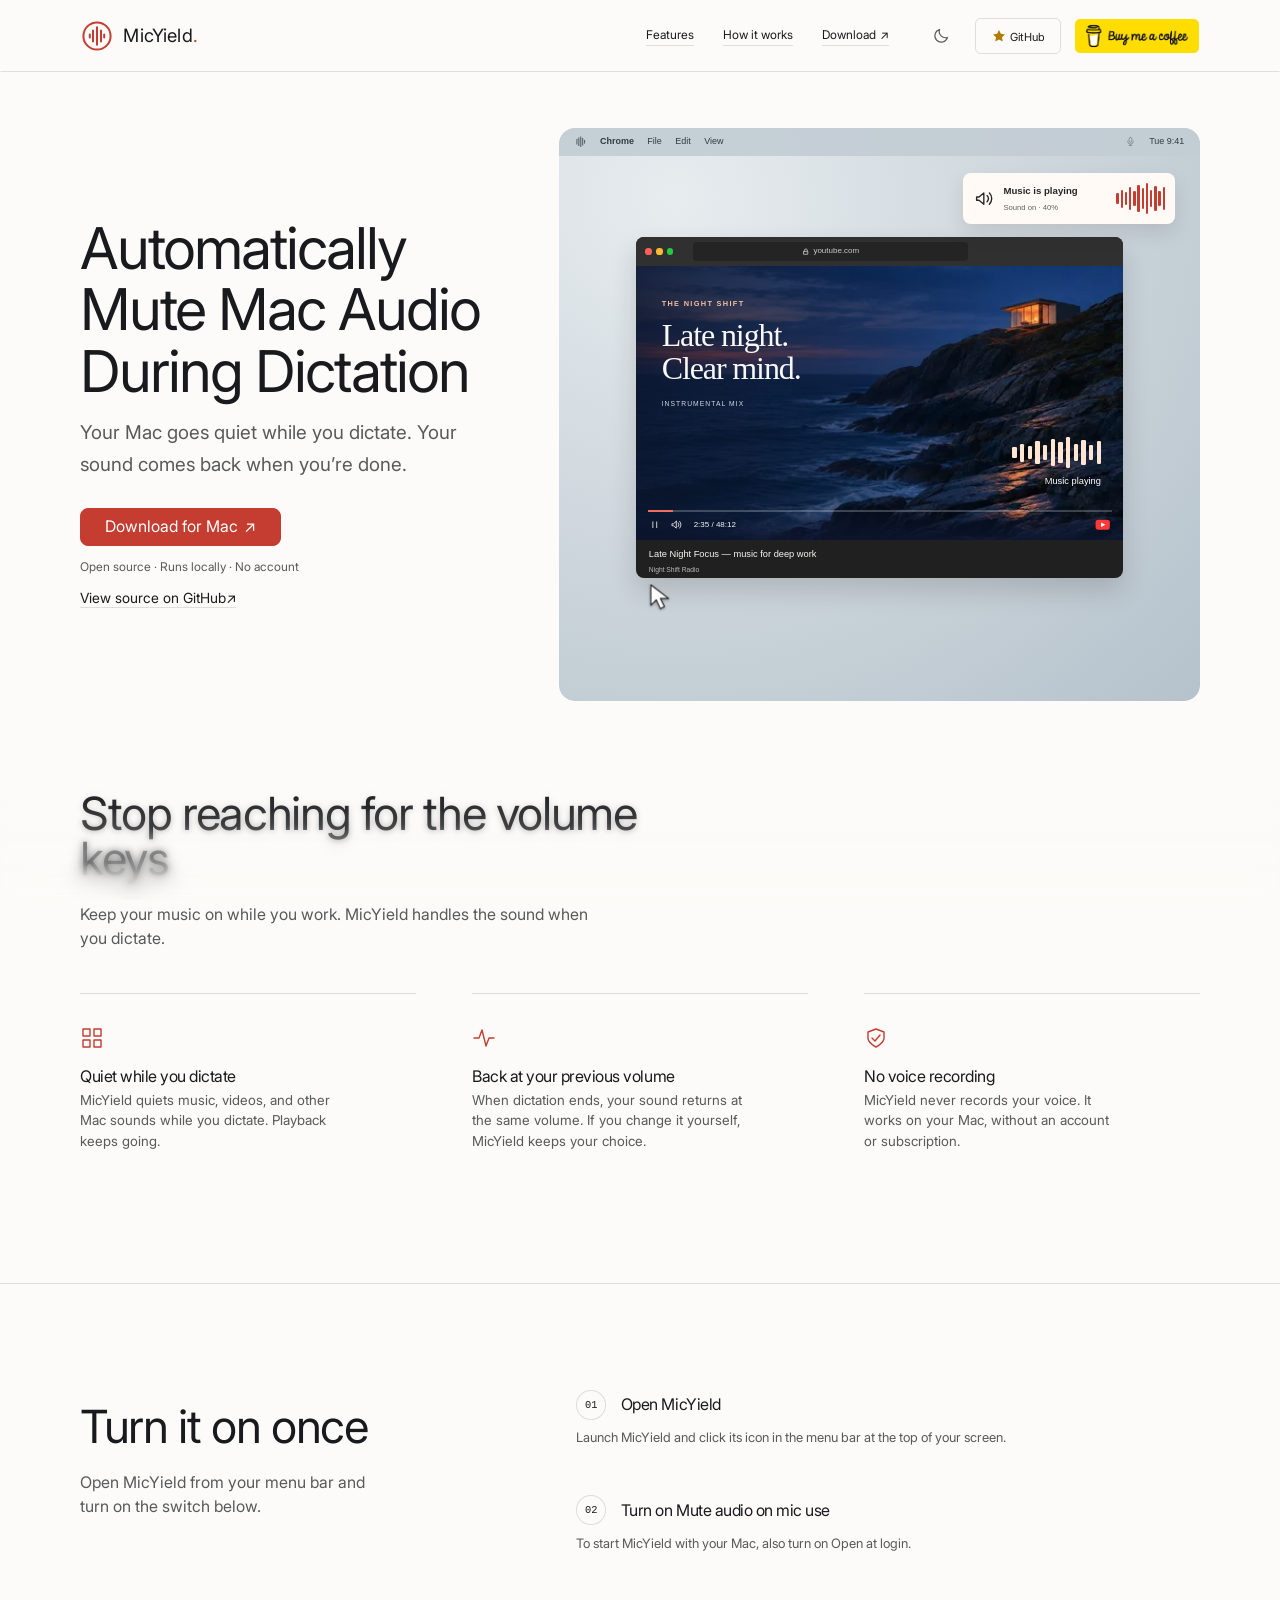
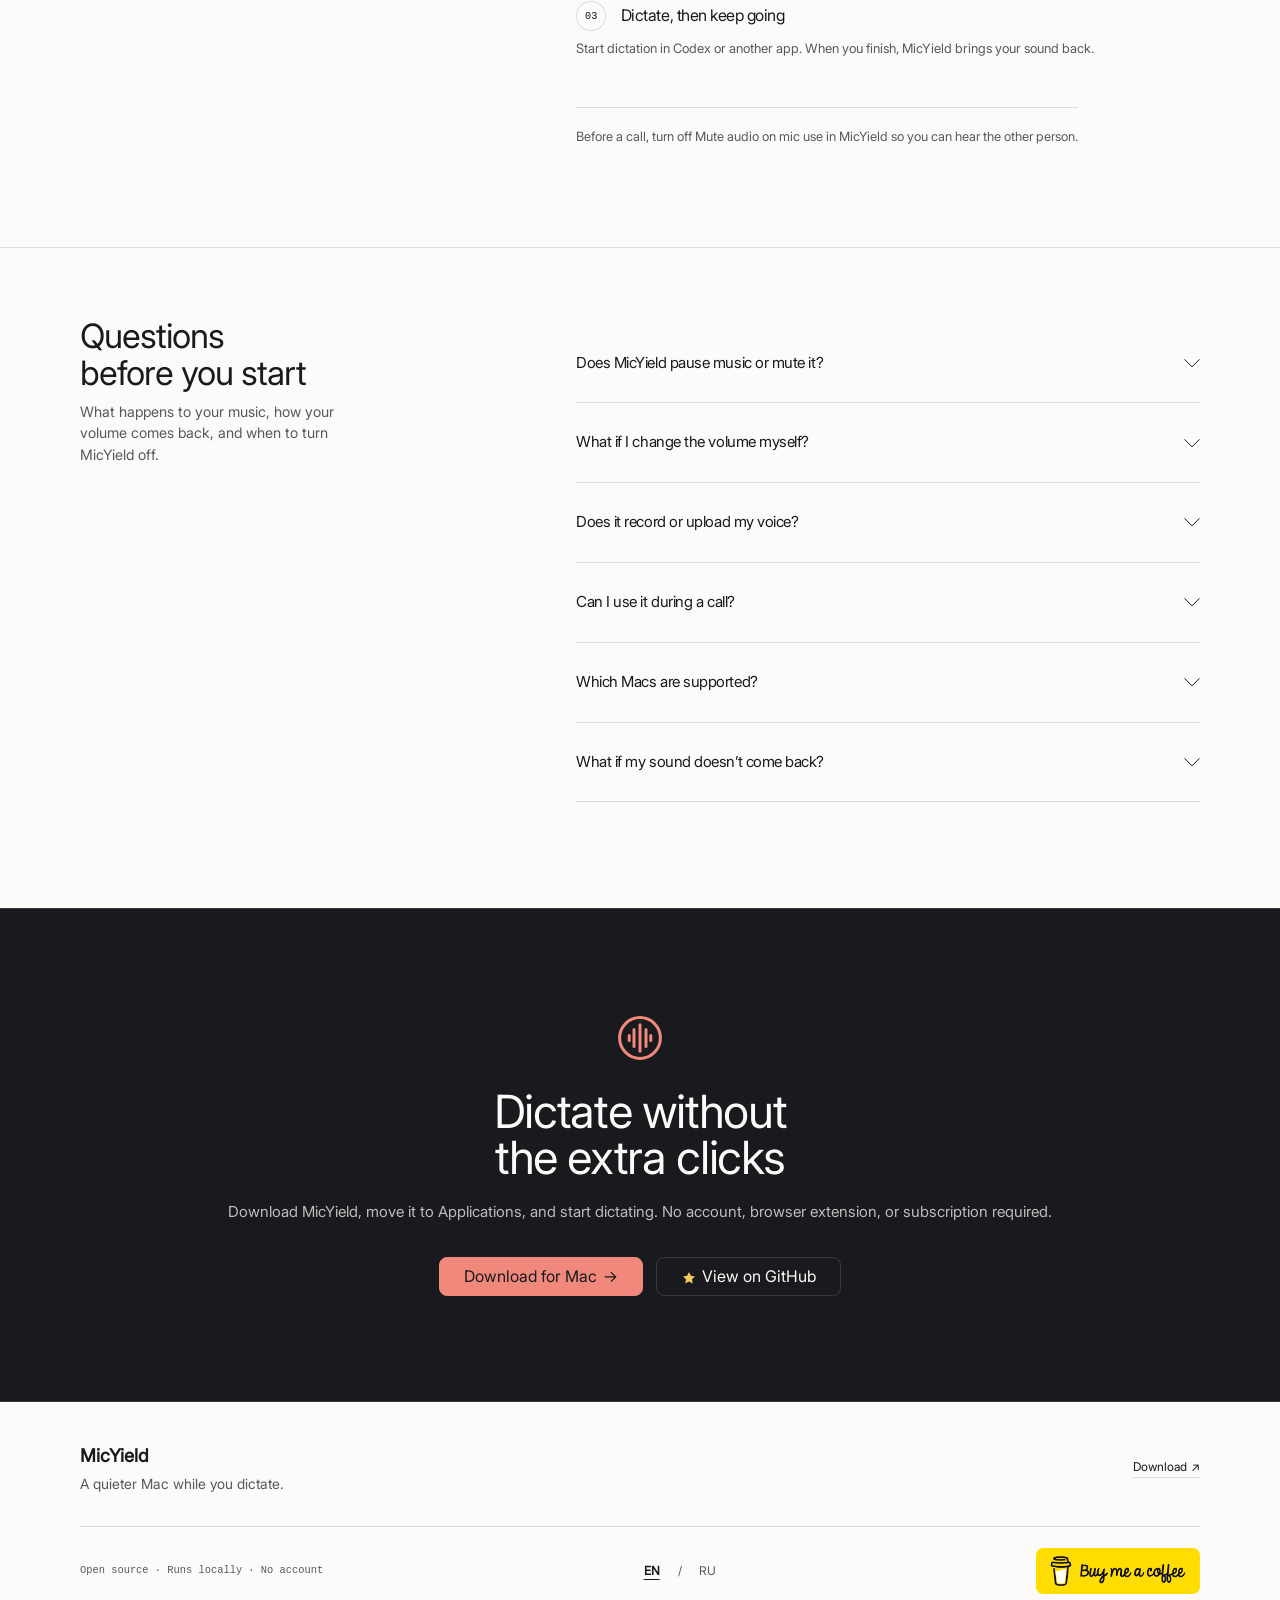
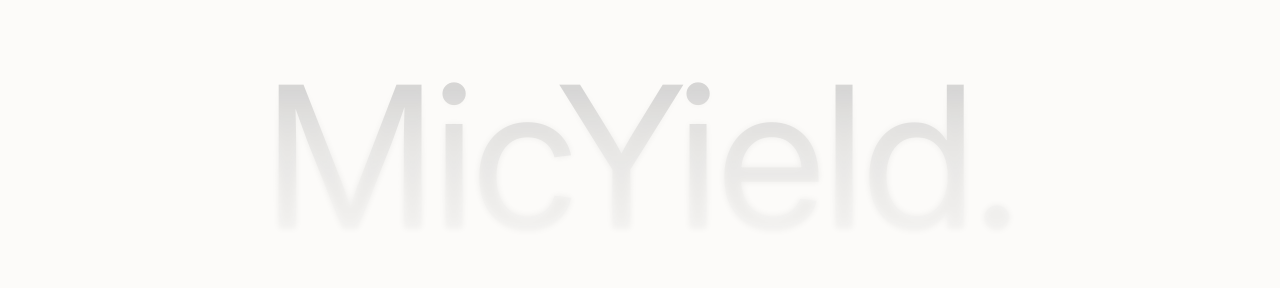
==== commit ff81b08a: "Update all website GitHub links to rnovikov1" ====
--- a/index.html
+++ b/index.html
@@ -35,10 +35,10 @@
         }
       } catch {}
     </script><link rel="stylesheet" href="/_astro/Heading.B1B6th6Y.css"><link rel="stylesheet" href="/_astro/ProjectHome.CjlcJUIL.css"><style>@layer components{.layout{--_visual-ratio:3 / 2;--_alignment:start;--_column-count:1;column-gap:var(--site-gutter);row-gap:var(--space-8);grid-template-columns:repeat(var(--_column-count), minmax(0, 1fr));flex-direction:column;align-items:stretch;width:100%;display:flex}.layout>*{align-items:var(--_alignment,start);text-align:var(--_alignment,start);flex-direction:column;width:100%;max-width:100%;display:flex}.layout>:first-child{align-self:center}.layout>:last-child:not(:has(>:not(.image,.video,.overlay))){border-radius:var(--radius-small);aspect-ratio:var(--_visual-ratio);position:relative}.layout>:last-child:not(:has(>:not(.image,.video,.overlay)))>:is(.image,.video,.overlay){border-radius:inherit;width:100%;height:100%;position:absolute;inset:0}.layout.centered{--_alignment:center}.layout.auto-width{justify-content:space-between;align-items:end;row-gap:var(--space-6);flex-flow:wrap}.layout.auto-width>*{align-self:unset;width:auto}.layout.auto-width>:last-child{min-width:min(4rem,100%)}.layout.columns{column-gap:var(--section-space-small);display:grid}@media (min-width:64rem){.layout.columns{--_column-count:2}.layout.columns.reversed>:last-child{order:-1}}.layout.sticky-content{--_visual-ratio:1 / 1;display:grid}@media (min-width:64rem){.layout.sticky-content{--_column-count:2}.layout.sticky-content>:first-child{top:calc(var(--site-margin) + var(--nav-height));align-self:start;position:sticky}}.layout.sticky-visual{--_visual-ratio:1 / 1;display:grid}@media (min-width:64rem){.layout.sticky-visual{--_column-count:2}.layout.sticky-visual>:first-child{align-self:start}.layout.sticky-visual>:last-child{top:calc(var(--site-margin) + var(--nav-height));max-height:calc(100svh - var(--nav-height) - var(--site-margin) * 2);align-self:start;position:sticky}}.layout.breakout{flex-shrink:0;align-self:center;gap:0;width:100vw;display:grid}.layout.breakout>:first-child{width:var(--site-width);padding-block:var(--section-space-medium);margin-inline:auto}.layout.breakout>:last-child{border-radius:0}@media (min-width:64rem){.layout.breakout{--_column-count:2}.layout.breakout>:first-child{max-width:calc(var(--max-width-main) / 2)}.layout.breakout>:last-child{border-top-left-radius:var(--radius-small);border-bottom-left-radius:var(--radius-small)}.layout.breakout.reversed>:last-child{border-top-left-radius:0;border-bottom-left-radius:0;border-top-right-radius:var(--radius-small);border-bottom-right-radius:var(--radius-small);order:-1}}.layout.contain{background-color:var(--background-2);border-radius:var(--radius-main);gap:0;display:grid;position:relative;overflow:clip}.layout.contain>:first-child{padding:var(--space-6)}.layout.contain>:last-child{border-radius:0}@media (min-width:64rem){.layout.contain{--_column-count:2}.layout.contain.reversed>:last-child{order:-1}}.layout.card-layout{border-radius:var(--radius-main);justify-content:center;min-height:26rem;position:relative;overflow:clip}.layout.card-layout>:first-child{padding:var(--space-6);padding-block:var(--section-space-medium);padding-inline:var(--space-5);z-index:1;--_alignment:center;position:relative}.layout.card-layout>:last-child{width:100%;height:100%;opacity:calc(var(--_media-opacity,70) / 100);pointer-events:none;border-radius:0;position:absolute;inset:0}}
-</style><link rel="stylesheet" href="/_astro/RichText.DrKk6LuZ.css"></head><body><a href="#main" class="button_wrap skip-link"><span class="button_text text-style-trim">Skip to main content</span></a><header class="nav_wrap" data-locale="en"><div class="nav_inner"><a class="nav_logo" href="/" aria-label="MicYield home"><svg class="project-mark" viewBox="0 0 40 40" aria-hidden="true" fill="none" stroke="currentColor" stroke-width="2.5" stroke-linecap="round"><circle cx="20" cy="20" r="17"></circle><path d="M11 18v4m4-9v14m5-18v22m5-18v14m4-9v4"></path></svg><span>MicYield<span class="nav_logo_dot">.</span></span></a><nav class="nav_links" aria-label="Main"><a href="/#features" class="button_wrap link"><span class="button_text text-style-trim">Features</span></a><a href="/#get-started" class="button_wrap link"><span class="button_text text-style-trim">How it works</span></a><a href="/download/?start=1" class="button_wrap link"><span class="button_text text-style-trim">Download<span class="button_arrow up-right" aria-hidden="true">↗</span></span></a></nav><div class="nav_actions"><button class="nav_theme" type="button" aria-label="Switch to dark theme" data-theme-toggle hidden><svg class="nav_moon" width="18" height="18" viewBox="0 0 24 24" fill="none" stroke="currentColor" stroke-width="1.5" aria-hidden="true"><path d="M20.5 14a8.5 8.5 0 0 1-10.5-10.5A8.5 8.5 0 1 0 20.5 14Z"></path></svg><svg class="nav_sun" width="18" height="18" viewBox="0 0 24 24" fill="none" stroke="currentColor" stroke-width="1.5" stroke-linecap="round" aria-hidden="true"><circle cx="12" cy="12" r="4"></circle><path d="M12 2v2m0 16v2M2 12h2m16 0h2M5 5l1.5 1.5m11 11L19 19M5 19l1.5-1.5m11-11L19 5"></path></svg></button><a aria-label="View on GitHub" href="https://github.com/rrabochiy/MicYield" class="button_wrap secondary nav_github"><span class="button_text text-style-trim"><svg class="star_wrap" viewBox="0 0 24 24" fill="currentColor" stroke="none" stroke-width="1.6" stroke-linejoin="round" aria-hidden="true"><path d="m12 3 2.8 5.7 6.2.9-4.5 4.4 1.1 6.2-5.6-3-5.6 3 1.1-6.2L3 9.6l6.2-.9L12 3Z"></path></svg><span>GitHub</span></span></a><a class="nav_support" href="https://buymeacoffee.com/sosun" target="_blank" rel="noopener noreferrer" aria-label="Support MicYield on Buy Me a Coffee (opens in a new tab)"><img src="/images/buy-me-a-coffee.png" alt="Buy me a coffee" width="124" height="35"></a><button class="nav_menu" type="button" data-modal-open="mobile-navigation" aria-label="Open navigation" aria-controls="mobile-navigation" aria-expanded="false"><svg viewBox="0 0 24 24" width="24" height="24" fill="none" stroke="currentColor" stroke-width="1.5" stroke-linecap="round" aria-hidden="true"><path d="M4 7h16M4 12h16M4 17h16"></path></svg></button></div></div><dialog id="mobile-navigation" class="modal_wrap side-panel nav_drawer" aria-label="Navigation"><div class="modal_content"><button aria-label="Close" type="button" data-modal-close="true" class="button_wrap secondary close modal_close"><svg width="26" height="26" viewBox="0 0 26 26" fill="none" aria-hidden="true" class="icon small button_mark">
+</style><link rel="stylesheet" href="/_astro/RichText.DrKk6LuZ.css"></head><body><a href="#main" class="button_wrap skip-link"><span class="button_text text-style-trim">Skip to main content</span></a><header class="nav_wrap" data-locale="en"><div class="nav_inner"><a class="nav_logo" href="/" aria-label="MicYield home"><svg class="project-mark" viewBox="0 0 40 40" aria-hidden="true" fill="none" stroke="currentColor" stroke-width="2.5" stroke-linecap="round"><circle cx="20" cy="20" r="17"></circle><path d="M11 18v4m4-9v14m5-18v22m5-18v14m4-9v4"></path></svg><span>MicYield<span class="nav_logo_dot">.</span></span></a><nav class="nav_links" aria-label="Main"><a href="/#features" class="button_wrap link"><span class="button_text text-style-trim">Features</span></a><a href="/#get-started" class="button_wrap link"><span class="button_text text-style-trim">How it works</span></a><a href="/download/?start=1" class="button_wrap link"><span class="button_text text-style-trim">Download<span class="button_arrow up-right" aria-hidden="true">↗</span></span></a></nav><div class="nav_actions"><button class="nav_theme" type="button" aria-label="Switch to dark theme" data-theme-toggle hidden><svg class="nav_moon" width="18" height="18" viewBox="0 0 24 24" fill="none" stroke="currentColor" stroke-width="1.5" aria-hidden="true"><path d="M20.5 14a8.5 8.5 0 0 1-10.5-10.5A8.5 8.5 0 1 0 20.5 14Z"></path></svg><svg class="nav_sun" width="18" height="18" viewBox="0 0 24 24" fill="none" stroke="currentColor" stroke-width="1.5" stroke-linecap="round" aria-hidden="true"><circle cx="12" cy="12" r="4"></circle><path d="M12 2v2m0 16v2M2 12h2m16 0h2M5 5l1.5 1.5m11 11L19 19M5 19l1.5-1.5m11-11L19 5"></path></svg></button><a aria-label="View on GitHub" href="https://github.com/rnovikov1/MicYield" class="button_wrap secondary nav_github"><span class="button_text text-style-trim"><svg class="star_wrap" viewBox="0 0 24 24" fill="currentColor" stroke="none" stroke-width="1.6" stroke-linejoin="round" aria-hidden="true"><path d="m12 3 2.8 5.7 6.2.9-4.5 4.4 1.1 6.2-5.6-3-5.6 3 1.1-6.2L3 9.6l6.2-.9L12 3Z"></path></svg><span>GitHub</span></span></a><a class="nav_support" href="https://buymeacoffee.com/sosun" target="_blank" rel="noopener noreferrer" aria-label="Support MicYield on Buy Me a Coffee (opens in a new tab)"><img src="/images/buy-me-a-coffee.png" alt="Buy me a coffee" width="124" height="35"></a><button class="nav_menu" type="button" data-modal-open="mobile-navigation" aria-label="Open navigation" aria-controls="mobile-navigation" aria-expanded="false"><svg viewBox="0 0 24 24" width="24" height="24" fill="none" stroke="currentColor" stroke-width="1.5" stroke-linecap="round" aria-hidden="true"><path d="M4 7h16M4 12h16M4 17h16"></path></svg></button></div></div><dialog id="mobile-navigation" class="modal_wrap side-panel nav_drawer" aria-label="Navigation"><div class="modal_content"><button aria-label="Close" type="button" data-modal-close="true" class="button_wrap secondary close modal_close"><svg width="26" height="26" viewBox="0 0 26 26" fill="none" aria-hidden="true" class="icon small button_mark">
 <path d="M2 2L24.6274 24.6274" stroke="currentColor" vector-effect="non-scaling-stroke" style="stroke-width: var(--border-width)" />
 <path d="M2 25.0024L24.6274 2.375" stroke="currentColor" vector-effect="non-scaling-stroke" style="stroke-width: var(--border-width)" />
-</svg></button><div class="modal_scroll" data-modal-scroll><div class="modal_body margin-trim"><span class="nav_drawer-title">MicYield</span><nav class="nav_drawer-links" aria-label="Mobile"><a href="/#features" data-modal-close="true" class="button_wrap link"><span class="button_text text-style-trim">Features</span></a><a href="/#get-started" data-modal-close="true" class="button_wrap link"><span class="button_text text-style-trim">How it works</span></a><a href="/download/?start=1" data-modal-close="true" class="button_wrap link"><span class="button_text text-style-trim">Download<span class="button_arrow up-right" aria-hidden="true">↗</span></span></a><a href="https://github.com/rrabochiy/MicYield" data-modal-close="true" class="button_wrap link"><span class="button_text text-style-trim"><svg class="star_wrap" viewBox="0 0 24 24" fill="currentColor" stroke="none" stroke-width="1.6" stroke-linejoin="round" aria-hidden="true"><path d="m12 3 2.8 5.7 6.2.9-4.5 4.4 1.1 6.2-5.6-3-5.6 3 1.1-6.2L3 9.6l6.2-.9L12 3Z"></path></svg>GitHub</span></a><a class="nav_support_drawer" href="https://buymeacoffee.com/sosun" target="_blank" rel="noopener noreferrer" aria-label="Support MicYield on Buy Me a Coffee (opens in a new tab)" data-modal-close><img src="/images/buy-me-a-coffee.png" alt="Buy me a coffee" width="164" height="46"></a></nav></div></div></div></dialog><script type="module">for(let e of document.querySelectorAll(`.modal_wrap`)){let t=e.querySelector(`[data-modal-scroll]`),n=()=>{e.open||(t&&(t.scrollTop=0),e.showModal(),e.dispatchEvent(new CustomEvent(`modal-open`,{bubbles:!0})))};e.addEventListener(`close`,()=>e.dispatchEvent(new CustomEvent(`modal-close`,{bubbles:!0})));let r=!1;e.addEventListener(`mousedown`,t=>{r=t.target===e}),e.addEventListener(`click`,t=>{let n=t.target;n instanceof Element&&((n.closest(`[data-modal-close]`)||r&&n===e)&&e.close(),r=!1)}),document.addEventListener(`click`,t=>{let r=t.target;r instanceof Element&&r.closest(`[data-modal-open="${e.id}"], a[href="#${e.id}"]`)&&(t.preventDefault(),n())});let i=new URL(location.href);i.searchParams.get(`modal`)===e.id&&(n(),i.searchParams.delete(`modal`),history.replaceState(history.state,``,i))}</script></header><script type="module">var e=document.querySelector(`.nav_wrap`);if(e){let t=document.querySelector(`#mobile-navigation`),n=e.querySelector(`.nav_menu`),r=Math.max(0,window.scrollY),i=!1,a=()=>e.classList.remove(`scroll-hidden`),o=()=>{let n=Math.max(0,Math.min(window.scrollY,document.documentElement.scrollHeight-window.innerHeight));e.classList.toggle(`scrolled`,n>0),n<=e.offsetHeight||n<r||t?.open?a():n>r&&e.classList.add(`scroll-hidden`),r=n,i=!1};o(),window.addEventListener(`scroll`,()=>{i||(i=!0,requestAnimationFrame(o))},{passive:!0}),window.addEventListener(`pageshow`,()=>{r=Math.max(0,window.scrollY),o(),a()}),e.addEventListener(`focusin`,a),t?.addEventListener(`modal-open`,()=>{a(),n?.setAttribute(`aria-expanded`,`true`)}),t?.addEventListener(`modal-close`,()=>{n?.setAttribute(`aria-expanded`,`false`),r=Math.max(0,window.scrollY)});let s=window.matchMedia(`(min-width: 48rem)`);s.addEventListener(`change`,()=>{s.matches&&t?.open&&t.close()})}var t=document.querySelector(`[data-theme-toggle]`);if(t){let e=document.documentElement.lang===`ru`;t.hidden=!1;let n=()=>t.setAttribute(`aria-label`,document.documentElement.classList.contains(`theme-dark`)?e?`Включить светлую тему`:`Switch to light theme`:e?`Включить тёмную тему`:`Switch to dark theme`);n(),t.addEventListener(`click`,()=>{let e=document.documentElement.classList.toggle(`theme-dark`);document.documentElement.classList.toggle(`theme-light`,!e);try{localStorage.setItem(`landpack-theme`,e?`dark`:`light`)}catch{}n()})}</script><main id="main" tabindex="-1"><section class="section padding-top-0 padding-bottom-small project-hero_wrap"><div class="container"><div class="project-hero_grid"><div class="project-hero_content"><h1 class="heading text-style-display project-hero_heading">Automatically Mute Mac Audio During Dictation</h1><p class="text text-style-large project-hero_intro">Your Mac goes quiet while you dictate. Your sound comes back when you’re done.</p><div class="button-wrapper"><a href="/download/?start=1" class="button_wrap"><span class="button_text text-style-trim">Download for Mac<span class="button_arrow up-right" aria-hidden="true">↗</span></span></a></div><p class="project-hero_license">Open source · Runs locally · No account</p><p class="project-hero_source"><a href="https://github.com/rrabochiy/MicYield">View source on GitHub<span aria-hidden="true">↗</span></a></p></div><figure class="screencast_wrap" aria-label="Animated demonstration of automatic Mac audio muting" data-screencast data-locale="en" data-phase="music" data-playing="false"><div class="screencast_artboard" aria-hidden="true"><div class="screencast_desktop"><div class="screencast_menubar"><span class="screencast_system-mark"><svg viewBox="0 0 24 24"><path d="M12 2v20M4 7v10M8 4v16M16 5v14M20 9v6"></path></svg></span><strong data-cast-app>Chrome</strong><span>File</span><span>Edit</span><span>View</span><span class="screencast_menu-spacer"></span><svg class="screencast_menu-mic" viewBox="0 0 24 24"><rect x="9" y="3" width="6" height="11" rx="3"></rect><path d="M6 11v1a6 6 0 0 0 12 0v-1m-6 7v3m-3 0h6"></path></svg><span class="screencast_menu-time">Tue 9:41</span></div><div class="screencast_music" data-cast-music><div class="screencast_windowbar"><span class="screencast_traffic"><i></i><i></i><i></i></span><span class="screencast_address"><svg viewBox="0 0 16 16"><path d="M5 7V5a3 3 0 0 1 6 0v2M4 7h8v6H4Z"></path></svg>youtube.com</span></div><div class="screencast_video"><img src="/images/demo-focus-cover.webp" alt="" width="512" height="512" fetchpriority="high"><div class="screencast_video-shade"></div><div class="screencast_video-visualizer"><div class="screencast_music-bars"><i style="--bar-height: 1.8cqw; --bar-delay: 0s"></i><i style="--bar-height: 2.8cqw; --bar-delay: -0.13s"></i><i style="--bar-height: 2.1cqw; --bar-delay: -0.26s"></i><i style="--bar-height: 3.6cqw; --bar-delay: -0.39s"></i><i style="--bar-height: 2.4cqw; --bar-delay: -0.52s"></i><i style="--bar-height: 4.3cqw; --bar-delay: -0.65s"></i><i style="--bar-height: 3.2cqw; --bar-delay: -0.78s"></i><i style="--bar-height: 4.9cqw; --bar-delay: -0.91s"></i><i style="--bar-height: 2.7cqw; --bar-delay: -1.04s"></i><i style="--bar-height: 4cqw; --bar-delay: -1.17s"></i><i style="--bar-height: 2.3cqw; --bar-delay: -1.3s"></i><i style="--bar-height: 3.5cqw; --bar-delay: -1.4300000000000002s"></i></div><span class="screencast_now-playing">Music playing</span><span class="screencast_now-muted">Playing silently</span></div><div class="screencast_video-copy"><span>THE NIGHT SHIFT</span><strong>Late night.<br>Clear mind.</strong><small>INSTRUMENTAL MIX</small></div><div class="screencast_playerbar"><span class="screencast_playhead"><i data-cast-progress></i></span><svg viewBox="0 0 24 24"><path d="M8 6v12M16 6v12"></path></svg><svg class="screencast_speaker" viewBox="0 0 24 24"><path d="m11 5-6 5H2v4h3l6 5V5Z"></path><path class="screencast_sound-waves" d="M15 8a6 6 0 0 1 0 8m3-11a10 10 0 0 1 0 14"></path><path class="screencast_sound-cross" d="m16 9 6 6m0-6-6 6"></path></svg><span class="screencast_player-time"><span data-cast-time>2:34</span> / 48:12</span><span class="screencast_player-spacer"></span><svg class="screencast_youtube" viewBox="0 0 28 20"><rect x="1" y="1" width="26" height="18" rx="5"></rect><path d="m11 6 8 4-8 4Z"></path></svg></div></div><div class="screencast_video-footer"><strong>Late Night Focus — music for deep work</strong><span>Night Shift Radio</span></div></div><div class="screencast_output" data-cast-output><span class="screencast_output-icon"><svg viewBox="0 0 24 24"><path d="m11 5-6 5H2v4h3l6 5V5Z"></path><path class="screencast_sound-waves" d="M15 8a6 6 0 0 1 0 8m3-11a10 10 0 0 1 0 14"></path><path class="screencast_sound-cross" d="m16 9 6 6m0-6-6 6"></path></svg></span><div><strong data-cast-output-label>Music is playing</strong><span data-cast-volume>Sound on · 40%</span></div><div class="screencast_music-bars"><i style="--bar-height: 1.8cqw; --bar-delay: 0s"></i><i style="--bar-height: 2.8cqw; --bar-delay: -0.13s"></i><i style="--bar-height: 2.1cqw; --bar-delay: -0.26s"></i><i style="--bar-height: 3.6cqw; --bar-delay: -0.39s"></i><i style="--bar-height: 2.4cqw; --bar-delay: -0.52s"></i><i style="--bar-height: 4.3cqw; --bar-delay: -0.65s"></i><i style="--bar-height: 3.2cqw; --bar-delay: -0.78s"></i><i style="--bar-height: 4.9cqw; --bar-delay: -0.91s"></i><i style="--bar-height: 2.7cqw; --bar-delay: -1.04s"></i><i style="--bar-height: 4cqw; --bar-delay: -1.17s"></i><i style="--bar-height: 2.3cqw; --bar-delay: -1.3s"></i><i style="--bar-height: 3.5cqw; --bar-delay: -1.4300000000000002s"></i></div></div><div class="screencast_codex" data-cast-codex><div class="screencast_codex-titlebar"><span class="screencast_traffic"><i></i><i></i><i></i></span><span>MicYield</span><span class="screencast_titlebar-plus">+</span></div><div class="screencast_workspace"><aside class="screencast_sidebar"><span class="screencast_codex-logo"><svg viewBox="0 0 24 24"><path d="m9 5-7 7 7 7m6-14 7 7-7 7"></path></svg>Codex</span><span class="screencast_new-thread"><svg viewBox="0 0 24 24"><path d="M12 5v14M5 12h14"></path></svg>New thread</span><span class="screencast_sidebar-label">PROJECTS</span><span class="screencast_project-name"><svg viewBox="0 0 24 24"><path d="M3 6h7l2 3h9v11H3V6Z"></path></svg>MicYield</span><span class="screencast_thread">Build something useful</span><span class="screencast_thread">Polish the sidebar</span><span class="screencast_sidebar-bottom"><i></i>Local workspace</span></aside><div class="screencast_conversation"><div class="screencast_conversation-top"><span>New thread</span><svg viewBox="0 0 24 24"><path d="M5 7h14M5 12h14M5 17h14"></path></svg></div><div class="screencast_empty"><svg viewBox="0 0 24 24"><path d="m9 5-7 7 7 7m6-14 7 7-7 7"></path></svg><strong>What should we build?</strong><span>Your next idea starts here.</span></div><div class="screencast_composer"><p class="screencast_placeholder">Ask Codex anything…</p><p class="screencast_transcript">Add a search field above<br>the project list.</p><div class="screencast_recording"><span class="screencast_recording-dot"></span><span class="screencast_voice-bars"><i style="--voice-height: 1cqw; --voice-delay: 0s"></i><i style="--voice-height: 1.8cqw; --voice-delay: -0.09s"></i><i style="--voice-height: 2.9cqw; --voice-delay: -0.18s"></i><i style="--voice-height: 1.6cqw; --voice-delay: -0.27s"></i><i style="--voice-height: 3.6cqw; --voice-delay: -0.36s"></i><i style="--voice-height: 2.4cqw; --voice-delay: -0.44999999999999996s"></i><i style="--voice-height: 4.2cqw; --voice-delay: -0.54s"></i><i style="--voice-height: 3cqw; --voice-delay: -0.63s"></i><i style="--voice-height: 1.8cqw; --voice-delay: -0.72s"></i><i style="--voice-height: 3.8cqw; --voice-delay: -0.8099999999999999s"></i><i style="--voice-height: 2.5cqw; --voice-delay: -0.8999999999999999s"></i><i style="--voice-height: 4.4cqw; --voice-delay: -0.99s"></i><i style="--voice-height: 3.1cqw; --voice-delay: -1.08s"></i><i style="--voice-height: 2cqw; --voice-delay: -1.17s"></i><i style="--voice-height: 3.5cqw; --voice-delay: -1.26s"></i><i style="--voice-height: 1.6cqw; --voice-delay: -1.3499999999999999s"></i><i style="--voice-height: 2.5cqw; --voice-delay: -1.44s"></i></span><span class="screencast_record-time" data-cast-record-time>0:00</span></div><div class="screencast_composer-tools"><span>+</span><span>Auto</span><span class="screencast_composer-spacer"></span><span class="screencast_mic-target"><span class="screencast_click-ring" data-cast-ring></span><svg class="screencast_mic-icon" viewBox="0 0 24 24"><rect x="9" y="3" width="6" height="11" rx="3"></rect><path d="M6 11v1a6 6 0 0 0 12 0v-1m-6 7v3m-3 0h6"></path></svg><svg class="screencast_stop-icon" viewBox="0 0 24 24"><rect x="6" y="6" width="12" height="12" rx="2"></rect></svg></span></div></div><span class="screencast_branch"><svg viewBox="0 0 24 24"><circle cx="6" cy="5" r="2"></circle><circle cx="18" cy="6" r="2"></circle><circle cx="6" cy="19" r="2"></circle><path d="M6 7v10m0-3c7 0 12-1 12-6"></path></svg>main<span>On your Mac</span></span></div></div></div><div class="screencast_notice" data-cast-notice><span class="screencast_notice-mark"><svg viewBox="0 0 24 24"><path d="M4 10v4m4-8v12m4-16v20m4-16v12m4-8v4"></path></svg></span><div><strong>MicYield</strong><span data-cast-notice-text>Mic on. Music muted.</span></div><svg class="screencast_notice-check" viewBox="0 0 24 24"><path d="m5 12 4 4L19 6"></path></svg></div><div class="screencast_cursor" data-cast-cursor><svg viewBox="0 0 32 40"><path d="M3 2v30l8-8 6 13 6-3-6-12h12L3 2Z"></path></svg></div></div></div><div class="screencast_controls" data-cast-controls hidden><button type="button" data-cast-toggle aria-label="Play animation"><svg class="screencast_pause-control" viewBox="0 0 24 24" aria-hidden="true"><path d="M9 5v14M15 5v14"></path></svg><svg class="screencast_play-control" viewBox="0 0 24 24" aria-hidden="true"><path d="m8 5 11 7-11 7V5Z"></path></svg></button><button type="button" data-cast-replay aria-label="Replay animation"><svg viewBox="0 0 24 24" aria-hidden="true"><path d="M4 10a8 8 0 1 1 0 5m0-10v5h5"></path></svg></button></div><p class="screencast_accessible">Start dictation in your coding app. MicYield mutes your Mac automatically. Finish dictation and your previous sound level returns.</p></figure><script type="module" src="/_astro/DictationDemo.astro_astro_type_script_index_0_lang.Btey4sWl.js"></script></div></div></section><section class="section padding-top-0" id="features"><div class="container"><div class="project-features_wrap"><div class="layout"><div><h2 class="heading text-style-h2 project-features_heading">Stop reaching for the volume keys</h2><p style="--_mw: 55ch;" class="text project-features_intro">Keep your music on while you work. MicYield handles the sound when you dictate.</p></div></div><div class="grid project-features_list"><article class="project-features_item"><svg viewBox="0 0 24 24" fill="none" stroke="currentColor" stroke-width="1.4" stroke-linecap="round" stroke-linejoin="round" aria-hidden="true"><path d="M3 3h7v7H3ZM14 3h7v7h-7ZM3 14h7v7H3ZM14 14h7v7h-7Z"></path></svg><h3 class="heading text-style-h6">Quiet while you dictate</h3><p class="text text-style-small">MicYield quiets music, videos, and other Mac sounds while you dictate. Playback keeps going.</p></article><article class="project-features_item"><svg viewBox="0 0 24 24" fill="none" stroke="currentColor" stroke-width="1.4" stroke-linecap="round" stroke-linejoin="round" aria-hidden="true"><path d="M2 12h5l3-8 4 16 3-8h5"></path></svg><h3 class="heading text-style-h6">Back at your previous volume</h3><p class="text text-style-small">When dictation ends, your sound returns at the same volume. If you change it yourself, MicYield keeps your choice.</p></article><article class="project-features_item"><svg viewBox="0 0 24 24" fill="none" stroke="currentColor" stroke-width="1.4" stroke-linecap="round" stroke-linejoin="round" aria-hidden="true"><path d="m12 3 8 3v6c0 5-8 9-8 9s-8-4-8-9V6l8-3Zm-4 9 3 3 5-6"></path></svg><h3 class="heading text-style-h6">No voice recording</h3><p class="text text-style-small">MicYield never records your voice. It works on your Mac, without an account or subscription.</p></article></div></div></div></section><section class="section project-surface" id="get-started"><div class="container"><div class="layout sticky-content project-setup_wrap"><div><h2 class="heading text-style-h2">Turn it on once</h2><p class="text project-setup_intro">Open MicYield from your menu bar and turn on the switch below.</p></div><div><ol class="project-setup_steps"><li class="project-setup_item"><div class="project-setup_title"><span>01</span><h3 class="heading text-style-h6">Open MicYield</h3></div><p class="text text-style-small">Launch MicYield and click its icon in the menu bar at the top of your screen.</p></li><li class="project-setup_item"><div class="project-setup_title"><span>02</span><h3 class="heading text-style-h6">Turn on Mute audio on mic use</h3></div><p class="text text-style-small">To start MicYield with your Mac, also turn on Open at login.</p></li><li class="project-setup_item"><div class="project-setup_title"><span>03</span><h3 class="heading text-style-h6">Dictate, then keep going</h3></div><p class="text text-style-small">Start dictation in Codex or another app. When you finish, MicYield brings your sound back.</p></li></ol><p class="text text-style-small project-setup_note">Before a call, turn off Mute audio on mic use in MicYield so you can hear the other person.</p></div></div></div></section><section class="section padding-top-0" id="faq"><div class="container"><div class="project-faq_wrap"><div class="project-faq_intro"><h2 class="heading text-style-h3">Questions before you start</h2><p class="text">What happens to your music, how your volume comes back, and when to turn MicYield off.</p></div><div class="project-faq_list"><details class="accordion_item" data-accordion-group><summary class="accordion_toggle"><h3 class="heading text-style-h5 accordion_title">Does MicYield pause music or mute it?</h3><svg width="66" height="70" viewBox="0 0 66 70" fill="none" aria-hidden="true" class="icon small accordion_icon">
+</svg></button><div class="modal_scroll" data-modal-scroll><div class="modal_body margin-trim"><span class="nav_drawer-title">MicYield</span><nav class="nav_drawer-links" aria-label="Mobile"><a href="/#features" data-modal-close="true" class="button_wrap link"><span class="button_text text-style-trim">Features</span></a><a href="/#get-started" data-modal-close="true" class="button_wrap link"><span class="button_text text-style-trim">How it works</span></a><a href="/download/?start=1" data-modal-close="true" class="button_wrap link"><span class="button_text text-style-trim">Download<span class="button_arrow up-right" aria-hidden="true">↗</span></span></a><a href="https://github.com/rnovikov1/MicYield" data-modal-close="true" class="button_wrap link"><span class="button_text text-style-trim"><svg class="star_wrap" viewBox="0 0 24 24" fill="currentColor" stroke="none" stroke-width="1.6" stroke-linejoin="round" aria-hidden="true"><path d="m12 3 2.8 5.7 6.2.9-4.5 4.4 1.1 6.2-5.6-3-5.6 3 1.1-6.2L3 9.6l6.2-.9L12 3Z"></path></svg>GitHub</span></a><a class="nav_support_drawer" href="https://buymeacoffee.com/sosun" target="_blank" rel="noopener noreferrer" aria-label="Support MicYield on Buy Me a Coffee (opens in a new tab)" data-modal-close><img src="/images/buy-me-a-coffee.png" alt="Buy me a coffee" width="164" height="46"></a></nav></div></div></div></dialog><script type="module">for(let e of document.querySelectorAll(`.modal_wrap`)){let t=e.querySelector(`[data-modal-scroll]`),n=()=>{e.open||(t&&(t.scrollTop=0),e.showModal(),e.dispatchEvent(new CustomEvent(`modal-open`,{bubbles:!0})))};e.addEventListener(`close`,()=>e.dispatchEvent(new CustomEvent(`modal-close`,{bubbles:!0})));let r=!1;e.addEventListener(`mousedown`,t=>{r=t.target===e}),e.addEventListener(`click`,t=>{let n=t.target;n instanceof Element&&((n.closest(`[data-modal-close]`)||r&&n===e)&&e.close(),r=!1)}),document.addEventListener(`click`,t=>{let r=t.target;r instanceof Element&&r.closest(`[data-modal-open="${e.id}"], a[href="#${e.id}"]`)&&(t.preventDefault(),n())});let i=new URL(location.href);i.searchParams.get(`modal`)===e.id&&(n(),i.searchParams.delete(`modal`),history.replaceState(history.state,``,i))}</script></header><script type="module">var e=document.querySelector(`.nav_wrap`);if(e){let t=document.querySelector(`#mobile-navigation`),n=e.querySelector(`.nav_menu`),r=Math.max(0,window.scrollY),i=!1,a=()=>e.classList.remove(`scroll-hidden`),o=()=>{let n=Math.max(0,Math.min(window.scrollY,document.documentElement.scrollHeight-window.innerHeight));e.classList.toggle(`scrolled`,n>0),n<=e.offsetHeight||n<r||t?.open?a():n>r&&e.classList.add(`scroll-hidden`),r=n,i=!1};o(),window.addEventListener(`scroll`,()=>{i||(i=!0,requestAnimationFrame(o))},{passive:!0}),window.addEventListener(`pageshow`,()=>{r=Math.max(0,window.scrollY),o(),a()}),e.addEventListener(`focusin`,a),t?.addEventListener(`modal-open`,()=>{a(),n?.setAttribute(`aria-expanded`,`true`)}),t?.addEventListener(`modal-close`,()=>{n?.setAttribute(`aria-expanded`,`false`),r=Math.max(0,window.scrollY)});let s=window.matchMedia(`(min-width: 48rem)`);s.addEventListener(`change`,()=>{s.matches&&t?.open&&t.close()})}var t=document.querySelector(`[data-theme-toggle]`);if(t){let e=document.documentElement.lang===`ru`;t.hidden=!1;let n=()=>t.setAttribute(`aria-label`,document.documentElement.classList.contains(`theme-dark`)?e?`Включить светлую тему`:`Switch to light theme`:e?`Включить тёмную тему`:`Switch to dark theme`);n(),t.addEventListener(`click`,()=>{let e=document.documentElement.classList.toggle(`theme-dark`);document.documentElement.classList.toggle(`theme-light`,!e);try{localStorage.setItem(`landpack-theme`,e?`dark`:`light`)}catch{}n()})}</script><main id="main" tabindex="-1"><section class="section padding-top-0 padding-bottom-small project-hero_wrap"><div class="container"><div class="project-hero_grid"><div class="project-hero_content"><h1 class="heading text-style-display project-hero_heading">Automatically Mute Mac Audio During Dictation</h1><p class="text text-style-large project-hero_intro">Your Mac goes quiet while you dictate. Your sound comes back when you’re done.</p><div class="button-wrapper"><a href="/download/?start=1" class="button_wrap"><span class="button_text text-style-trim">Download for Mac<span class="button_arrow up-right" aria-hidden="true">↗</span></span></a></div><p class="project-hero_license">Open source · Runs locally · No account</p><p class="project-hero_source"><a href="https://github.com/rnovikov1/MicYield">View source on GitHub<span aria-hidden="true">↗</span></a></p></div><figure class="screencast_wrap" aria-label="Animated demonstration of automatic Mac audio muting" data-screencast data-locale="en" data-phase="music" data-playing="false"><div class="screencast_artboard" aria-hidden="true"><div class="screencast_desktop"><div class="screencast_menubar"><span class="screencast_system-mark"><svg viewBox="0 0 24 24"><path d="M12 2v20M4 7v10M8 4v16M16 5v14M20 9v6"></path></svg></span><strong data-cast-app>Chrome</strong><span>File</span><span>Edit</span><span>View</span><span class="screencast_menu-spacer"></span><svg class="screencast_menu-mic" viewBox="0 0 24 24"><rect x="9" y="3" width="6" height="11" rx="3"></rect><path d="M6 11v1a6 6 0 0 0 12 0v-1m-6 7v3m-3 0h6"></path></svg><span class="screencast_menu-time">Tue 9:41</span></div><div class="screencast_music" data-cast-music><div class="screencast_windowbar"><span class="screencast_traffic"><i></i><i></i><i></i></span><span class="screencast_address"><svg viewBox="0 0 16 16"><path d="M5 7V5a3 3 0 0 1 6 0v2M4 7h8v6H4Z"></path></svg>youtube.com</span></div><div class="screencast_video"><img src="/images/demo-focus-cover.webp" alt="" width="512" height="512" fetchpriority="high"><div class="screencast_video-shade"></div><div class="screencast_video-visualizer"><div class="screencast_music-bars"><i style="--bar-height: 1.8cqw; --bar-delay: 0s"></i><i style="--bar-height: 2.8cqw; --bar-delay: -0.13s"></i><i style="--bar-height: 2.1cqw; --bar-delay: -0.26s"></i><i style="--bar-height: 3.6cqw; --bar-delay: -0.39s"></i><i style="--bar-height: 2.4cqw; --bar-delay: -0.52s"></i><i style="--bar-height: 4.3cqw; --bar-delay: -0.65s"></i><i style="--bar-height: 3.2cqw; --bar-delay: -0.78s"></i><i style="--bar-height: 4.9cqw; --bar-delay: -0.91s"></i><i style="--bar-height: 2.7cqw; --bar-delay: -1.04s"></i><i style="--bar-height: 4cqw; --bar-delay: -1.17s"></i><i style="--bar-height: 2.3cqw; --bar-delay: -1.3s"></i><i style="--bar-height: 3.5cqw; --bar-delay: -1.4300000000000002s"></i></div><span class="screencast_now-playing">Music playing</span><span class="screencast_now-muted">Playing silently</span></div><div class="screencast_video-copy"><span>THE NIGHT SHIFT</span><strong>Late night.<br>Clear mind.</strong><small>INSTRUMENTAL MIX</small></div><div class="screencast_playerbar"><span class="screencast_playhead"><i data-cast-progress></i></span><svg viewBox="0 0 24 24"><path d="M8 6v12M16 6v12"></path></svg><svg class="screencast_speaker" viewBox="0 0 24 24"><path d="m11 5-6 5H2v4h3l6 5V5Z"></path><path class="screencast_sound-waves" d="M15 8a6 6 0 0 1 0 8m3-11a10 10 0 0 1 0 14"></path><path class="screencast_sound-cross" d="m16 9 6 6m0-6-6 6"></path></svg><span class="screencast_player-time"><span data-cast-time>2:34</span> / 48:12</span><span class="screencast_player-spacer"></span><svg class="screencast_youtube" viewBox="0 0 28 20"><rect x="1" y="1" width="26" height="18" rx="5"></rect><path d="m11 6 8 4-8 4Z"></path></svg></div></div><div class="screencast_video-footer"><strong>Late Night Focus — music for deep work</strong><span>Night Shift Radio</span></div></div><div class="screencast_output" data-cast-output><span class="screencast_output-icon"><svg viewBox="0 0 24 24"><path d="m11 5-6 5H2v4h3l6 5V5Z"></path><path class="screencast_sound-waves" d="M15 8a6 6 0 0 1 0 8m3-11a10 10 0 0 1 0 14"></path><path class="screencast_sound-cross" d="m16 9 6 6m0-6-6 6"></path></svg></span><div><strong data-cast-output-label>Music is playing</strong><span data-cast-volume>Sound on · 40%</span></div><div class="screencast_music-bars"><i style="--bar-height: 1.8cqw; --bar-delay: 0s"></i><i style="--bar-height: 2.8cqw; --bar-delay: -0.13s"></i><i style="--bar-height: 2.1cqw; --bar-delay: -0.26s"></i><i style="--bar-height: 3.6cqw; --bar-delay: -0.39s"></i><i style="--bar-height: 2.4cqw; --bar-delay: -0.52s"></i><i style="--bar-height: 4.3cqw; --bar-delay: -0.65s"></i><i style="--bar-height: 3.2cqw; --bar-delay: -0.78s"></i><i style="--bar-height: 4.9cqw; --bar-delay: -0.91s"></i><i style="--bar-height: 2.7cqw; --bar-delay: -1.04s"></i><i style="--bar-height: 4cqw; --bar-delay: -1.17s"></i><i style="--bar-height: 2.3cqw; --bar-delay: -1.3s"></i><i style="--bar-height: 3.5cqw; --bar-delay: -1.4300000000000002s"></i></div></div><div class="screencast_codex" data-cast-codex><div class="screencast_codex-titlebar"><span class="screencast_traffic"><i></i><i></i><i></i></span><span>MicYield</span><span class="screencast_titlebar-plus">+</span></div><div class="screencast_workspace"><aside class="screencast_sidebar"><span class="screencast_codex-logo"><svg viewBox="0 0 24 24"><path d="m9 5-7 7 7 7m6-14 7 7-7 7"></path></svg>Codex</span><span class="screencast_new-thread"><svg viewBox="0 0 24 24"><path d="M12 5v14M5 12h14"></path></svg>New thread</span><span class="screencast_sidebar-label">PROJECTS</span><span class="screencast_project-name"><svg viewBox="0 0 24 24"><path d="M3 6h7l2 3h9v11H3V6Z"></path></svg>MicYield</span><span class="screencast_thread">Build something useful</span><span class="screencast_thread">Polish the sidebar</span><span class="screencast_sidebar-bottom"><i></i>Local workspace</span></aside><div class="screencast_conversation"><div class="screencast_conversation-top"><span>New thread</span><svg viewBox="0 0 24 24"><path d="M5 7h14M5 12h14M5 17h14"></path></svg></div><div class="screencast_empty"><svg viewBox="0 0 24 24"><path d="m9 5-7 7 7 7m6-14 7 7-7 7"></path></svg><strong>What should we build?</strong><span>Your next idea starts here.</span></div><div class="screencast_composer"><p class="screencast_placeholder">Ask Codex anything…</p><p class="screencast_transcript">Add a search field above<br>the project list.</p><div class="screencast_recording"><span class="screencast_recording-dot"></span><span class="screencast_voice-bars"><i style="--voice-height: 1cqw; --voice-delay: 0s"></i><i style="--voice-height: 1.8cqw; --voice-delay: -0.09s"></i><i style="--voice-height: 2.9cqw; --voice-delay: -0.18s"></i><i style="--voice-height: 1.6cqw; --voice-delay: -0.27s"></i><i style="--voice-height: 3.6cqw; --voice-delay: -0.36s"></i><i style="--voice-height: 2.4cqw; --voice-delay: -0.44999999999999996s"></i><i style="--voice-height: 4.2cqw; --voice-delay: -0.54s"></i><i style="--voice-height: 3cqw; --voice-delay: -0.63s"></i><i style="--voice-height: 1.8cqw; --voice-delay: -0.72s"></i><i style="--voice-height: 3.8cqw; --voice-delay: -0.8099999999999999s"></i><i style="--voice-height: 2.5cqw; --voice-delay: -0.8999999999999999s"></i><i style="--voice-height: 4.4cqw; --voice-delay: -0.99s"></i><i style="--voice-height: 3.1cqw; --voice-delay: -1.08s"></i><i style="--voice-height: 2cqw; --voice-delay: -1.17s"></i><i style="--voice-height: 3.5cqw; --voice-delay: -1.26s"></i><i style="--voice-height: 1.6cqw; --voice-delay: -1.3499999999999999s"></i><i style="--voice-height: 2.5cqw; --voice-delay: -1.44s"></i></span><span class="screencast_record-time" data-cast-record-time>0:00</span></div><div class="screencast_composer-tools"><span>+</span><span>Auto</span><span class="screencast_composer-spacer"></span><span class="screencast_mic-target"><span class="screencast_click-ring" data-cast-ring></span><svg class="screencast_mic-icon" viewBox="0 0 24 24"><rect x="9" y="3" width="6" height="11" rx="3"></rect><path d="M6 11v1a6 6 0 0 0 12 0v-1m-6 7v3m-3 0h6"></path></svg><svg class="screencast_stop-icon" viewBox="0 0 24 24"><rect x="6" y="6" width="12" height="12" rx="2"></rect></svg></span></div></div><span class="screencast_branch"><svg viewBox="0 0 24 24"><circle cx="6" cy="5" r="2"></circle><circle cx="18" cy="6" r="2"></circle><circle cx="6" cy="19" r="2"></circle><path d="M6 7v10m0-3c7 0 12-1 12-6"></path></svg>main<span>On your Mac</span></span></div></div></div><div class="screencast_notice" data-cast-notice><span class="screencast_notice-mark"><svg viewBox="0 0 24 24"><path d="M4 10v4m4-8v12m4-16v20m4-16v12m4-8v4"></path></svg></span><div><strong>MicYield</strong><span data-cast-notice-text>Mic on. Music muted.</span></div><svg class="screencast_notice-check" viewBox="0 0 24 24"><path d="m5 12 4 4L19 6"></path></svg></div><div class="screencast_cursor" data-cast-cursor><svg viewBox="0 0 32 40"><path d="M3 2v30l8-8 6 13 6-3-6-12h12L3 2Z"></path></svg></div></div></div><div class="screencast_controls" data-cast-controls hidden><button type="button" data-cast-toggle aria-label="Play animation"><svg class="screencast_pause-control" viewBox="0 0 24 24" aria-hidden="true"><path d="M9 5v14M15 5v14"></path></svg><svg class="screencast_play-control" viewBox="0 0 24 24" aria-hidden="true"><path d="m8 5 11 7-11 7V5Z"></path></svg></button><button type="button" data-cast-replay aria-label="Replay animation"><svg viewBox="0 0 24 24" aria-hidden="true"><path d="M4 10a8 8 0 1 1 0 5m0-10v5h5"></path></svg></button></div><p class="screencast_accessible">Start dictation in your coding app. MicYield mutes your Mac automatically. Finish dictation and your previous sound level returns.</p></figure><script type="module" src="/_astro/DictationDemo.astro_astro_type_script_index_0_lang.Btey4sWl.js"></script></div></div></section><section class="section padding-top-0" id="features"><div class="container"><div class="project-features_wrap"><div class="layout"><div><h2 class="heading text-style-h2 project-features_heading">Stop reaching for the volume keys</h2><p style="--_mw: 55ch;" class="text project-features_intro">Keep your music on while you work. MicYield handles the sound when you dictate.</p></div></div><div class="grid project-features_list"><article class="project-features_item"><svg viewBox="0 0 24 24" fill="none" stroke="currentColor" stroke-width="1.4" stroke-linecap="round" stroke-linejoin="round" aria-hidden="true"><path d="M3 3h7v7H3ZM14 3h7v7h-7ZM3 14h7v7H3ZM14 14h7v7h-7Z"></path></svg><h3 class="heading text-style-h6">Quiet while you dictate</h3><p class="text text-style-small">MicYield quiets music, videos, and other Mac sounds while you dictate. Playback keeps going.</p></article><article class="project-features_item"><svg viewBox="0 0 24 24" fill="none" stroke="currentColor" stroke-width="1.4" stroke-linecap="round" stroke-linejoin="round" aria-hidden="true"><path d="M2 12h5l3-8 4 16 3-8h5"></path></svg><h3 class="heading text-style-h6">Back at your previous volume</h3><p class="text text-style-small">When dictation ends, your sound returns at the same volume. If you change it yourself, MicYield keeps your choice.</p></article><article class="project-features_item"><svg viewBox="0 0 24 24" fill="none" stroke="currentColor" stroke-width="1.4" stroke-linecap="round" stroke-linejoin="round" aria-hidden="true"><path d="m12 3 8 3v6c0 5-8 9-8 9s-8-4-8-9V6l8-3Zm-4 9 3 3 5-6"></path></svg><h3 class="heading text-style-h6">No voice recording</h3><p class="text text-style-small">MicYield never records your voice. It works on your Mac, without an account or subscription.</p></article></div></div></div></section><section class="section project-surface" id="get-started"><div class="container"><div class="layout sticky-content project-setup_wrap"><div><h2 class="heading text-style-h2">Turn it on once</h2><p class="text project-setup_intro">Open MicYield from your menu bar and turn on the switch below.</p></div><div><ol class="project-setup_steps"><li class="project-setup_item"><div class="project-setup_title"><span>01</span><h3 class="heading text-style-h6">Open MicYield</h3></div><p class="text text-style-small">Launch MicYield and click its icon in the menu bar at the top of your screen.</p></li><li class="project-setup_item"><div class="project-setup_title"><span>02</span><h3 class="heading text-style-h6">Turn on Mute audio on mic use</h3></div><p class="text text-style-small">To start MicYield with your Mac, also turn on Open at login.</p></li><li class="project-setup_item"><div class="project-setup_title"><span>03</span><h3 class="heading text-style-h6">Dictate, then keep going</h3></div><p class="text text-style-small">Start dictation in Codex or another app. When you finish, MicYield brings your sound back.</p></li></ol><p class="text text-style-small project-setup_note">Before a call, turn off Mute audio on mic use in MicYield so you can hear the other person.</p></div></div></div></section><section class="section padding-top-0" id="faq"><div class="container"><div class="project-faq_wrap"><div class="project-faq_intro"><h2 class="heading text-style-h3">Questions before you start</h2><p class="text">What happens to your music, how your volume comes back, and when to turn MicYield off.</p></div><div class="project-faq_list"><details class="accordion_item" data-accordion-group><summary class="accordion_toggle"><h3 class="heading text-style-h5 accordion_title">Does MicYield pause music or mute it?</h3><svg width="66" height="70" viewBox="0 0 66 70" fill="none" aria-hidden="true" class="icon small accordion_icon">
 <path d="M17 2L50 34.9999L17 68" stroke="currentColor" vector-effect="non-scaling-stroke" style="stroke-width: var(--border-width)" />
 </svg></summary><div class="accordion_body margin-trim"><div class="text rich-text"><p>It mutes sound. Music and videos keep playing silently while you dictate. When you finish, you can hear them again.</p></div></div></details><details class="accordion_item" data-accordion-group><summary class="accordion_toggle"><h3 class="heading text-style-h5 accordion_title">What if I change the volume myself?</h3><svg width="66" height="70" viewBox="0 0 66 70" fill="none" aria-hidden="true" class="icon small accordion_icon">
 <path d="M17 2L50 34.9999L17 68" stroke="currentColor" vector-effect="non-scaling-stroke" style="stroke-width: var(--border-width)" />
@@ -51,7 +51,7 @@
 </svg></summary><div class="accordion_body margin-trim"><div class="text rich-text"><p>MicYield works with macOS 14.2 or later, on both Apple Silicon and Intel Macs. There is just one download.</p>
 <p>Some external monitors and speakers control volume separately, so their sound may stay on.</p></div></div></details><details class="accordion_item" data-accordion-group><summary class="accordion_toggle"><h3 class="heading text-style-h5 accordion_title">What if my sound doesn’t come back?</h3><svg width="66" height="70" viewBox="0 0 66 70" fill="none" aria-hidden="true" class="icon small accordion_icon">
 <path d="M17 2L50 34.9999L17 68" stroke="currentColor" vector-effect="non-scaling-stroke" style="stroke-width: var(--border-width)" />
-</svg></summary><div class="accordion_body margin-trim"><div class="text rich-text"><p>Choose <strong>Quit &amp; restore sound</strong> in the MicYield menu. If sound is still off, reopen MicYield and check your Mac’s volume.</p></div></div></details></div></div></div></section><section class="section theme-dark project-cta_wrap"><div class="container"><div class="layout centered"><div><svg class="project-mark" viewBox="0 0 40 40" aria-hidden="true" fill="none" stroke="currentColor" stroke-width="2.5" stroke-linecap="round"><circle cx="20" cy="20" r="17"></circle><path d="M11 18v4m4-9v14m5-18v22m5-18v14m4-9v4"></path></svg><h2 class="heading text-style-h2">Dictate without the extra clicks</h2><p class="text">Download MicYield, move it to Applications, and start dictating. No account, browser extension, or subscription required.</p><div class="button-wrapper"><a href="/download/?start=1" class="button_wrap"><span class="button_text text-style-trim">Download for Mac<span class="button_arrow right" aria-hidden="true">→</span></span></a><a href="https://github.com/rrabochiy/MicYield" class="button_wrap secondary"><span class="button_text text-style-trim"><svg class="star_wrap" viewBox="0 0 24 24" fill="currentColor" stroke="none" stroke-width="1.6" stroke-linejoin="round" aria-hidden="true"><path d="m12 3 2.8 5.7 6.2.9-4.5 4.4 1.1 6.2-5.6-3-5.6 3 1.1-6.2L3 9.6l6.2-.9L12 3Z"></path></svg>View on GitHub</span></a></div></div></div></div></section></main><footer class="footer_wrap"><div class="footer_inner"><div class="footer_identity"><strong class="footer_name">MicYield</strong><span class="footer_label">A quieter Mac while you dictate.</span></div><nav class="footer_links" aria-label="Footer"><a href="/download/?start=1" class="button_wrap link"><span class="button_text text-style-trim">Download<span class="button_arrow up-right" aria-hidden="true">↗</span></span></a></nav></div><div class="footer_bottom"><span>Open source · Runs locally · No account</span><nav class="footer_languages" aria-label="Site language"><a href="/?lang=en" hreflang="en" lang="en" data-locale-choice="en" aria-label="English version" aria-current="page">EN</a><span aria-hidden="true">/</span><a href="/ru/" hreflang="ru" lang="ru" data-locale-choice="ru" aria-label="Russian version">RU</a></nav><a class="support_badge" href="https://buymeacoffee.com/sosun" target="_blank" rel="noopener noreferrer" aria-label="Support MicYield on Buy Me a Coffee"><img src="/images/buy-me-a-coffee.png" width="164" height="46" alt="Buy me a coffee" loading="lazy" decoding="async"></a></div><div class="footer_wordmark" aria-hidden="true"><span>MicYield.</span><span class="footer_wordmark-haze">MicYield.</span></div></footer><script data-locale-navigation>
+</svg></summary><div class="accordion_body margin-trim"><div class="text rich-text"><p>Choose <strong>Quit &amp; restore sound</strong> in the MicYield menu. If sound is still off, reopen MicYield and check your Mac’s volume.</p></div></div></details></div></div></div></section><section class="section theme-dark project-cta_wrap"><div class="container"><div class="layout centered"><div><svg class="project-mark" viewBox="0 0 40 40" aria-hidden="true" fill="none" stroke="currentColor" stroke-width="2.5" stroke-linecap="round"><circle cx="20" cy="20" r="17"></circle><path d="M11 18v4m4-9v14m5-18v22m5-18v14m4-9v4"></path></svg><h2 class="heading text-style-h2">Dictate without the extra clicks</h2><p class="text">Download MicYield, move it to Applications, and start dictating. No account, browser extension, or subscription required.</p><div class="button-wrapper"><a href="/download/?start=1" class="button_wrap"><span class="button_text text-style-trim">Download for Mac<span class="button_arrow right" aria-hidden="true">→</span></span></a><a href="https://github.com/rnovikov1/MicYield" class="button_wrap secondary"><span class="button_text text-style-trim"><svg class="star_wrap" viewBox="0 0 24 24" fill="currentColor" stroke="none" stroke-width="1.6" stroke-linejoin="round" aria-hidden="true"><path d="m12 3 2.8 5.7 6.2.9-4.5 4.4 1.1 6.2-5.6-3-5.6 3 1.1-6.2L3 9.6l6.2-.9L12 3Z"></path></svg>View on GitHub</span></a></div></div></div></div></section></main><footer class="footer_wrap"><div class="footer_inner"><div class="footer_identity"><strong class="footer_name">MicYield</strong><span class="footer_label">A quieter Mac while you dictate.</span></div><nav class="footer_links" aria-label="Footer"><a href="/download/?start=1" class="button_wrap link"><span class="button_text text-style-trim">Download<span class="button_arrow up-right" aria-hidden="true">↗</span></span></a></nav></div><div class="footer_bottom"><span>Open source · Runs locally · No account</span><nav class="footer_languages" aria-label="Site language"><a href="/?lang=en" hreflang="en" lang="en" data-locale-choice="en" aria-label="English version" aria-current="page">EN</a><span aria-hidden="true">/</span><a href="/ru/" hreflang="ru" lang="ru" data-locale-choice="ru" aria-label="Russian version">RU</a></nav><a class="support_badge" href="https://buymeacoffee.com/sosun" target="_blank" rel="noopener noreferrer" aria-label="Support MicYield on Buy Me a Coffee"><img src="/images/buy-me-a-coffee.png" width="164" height="46" alt="Buy me a coffee" loading="lazy" decoding="async"></a></div><div class="footer_wordmark" aria-hidden="true"><span>MicYield.</span><span class="footer_wordmark-haze">MicYield.</span></div></footer><script data-locale-navigation>
   (() => {
     const current = new URL(location.href);
     for (const link of document.querySelectorAll("[data-locale-choice]")) {
